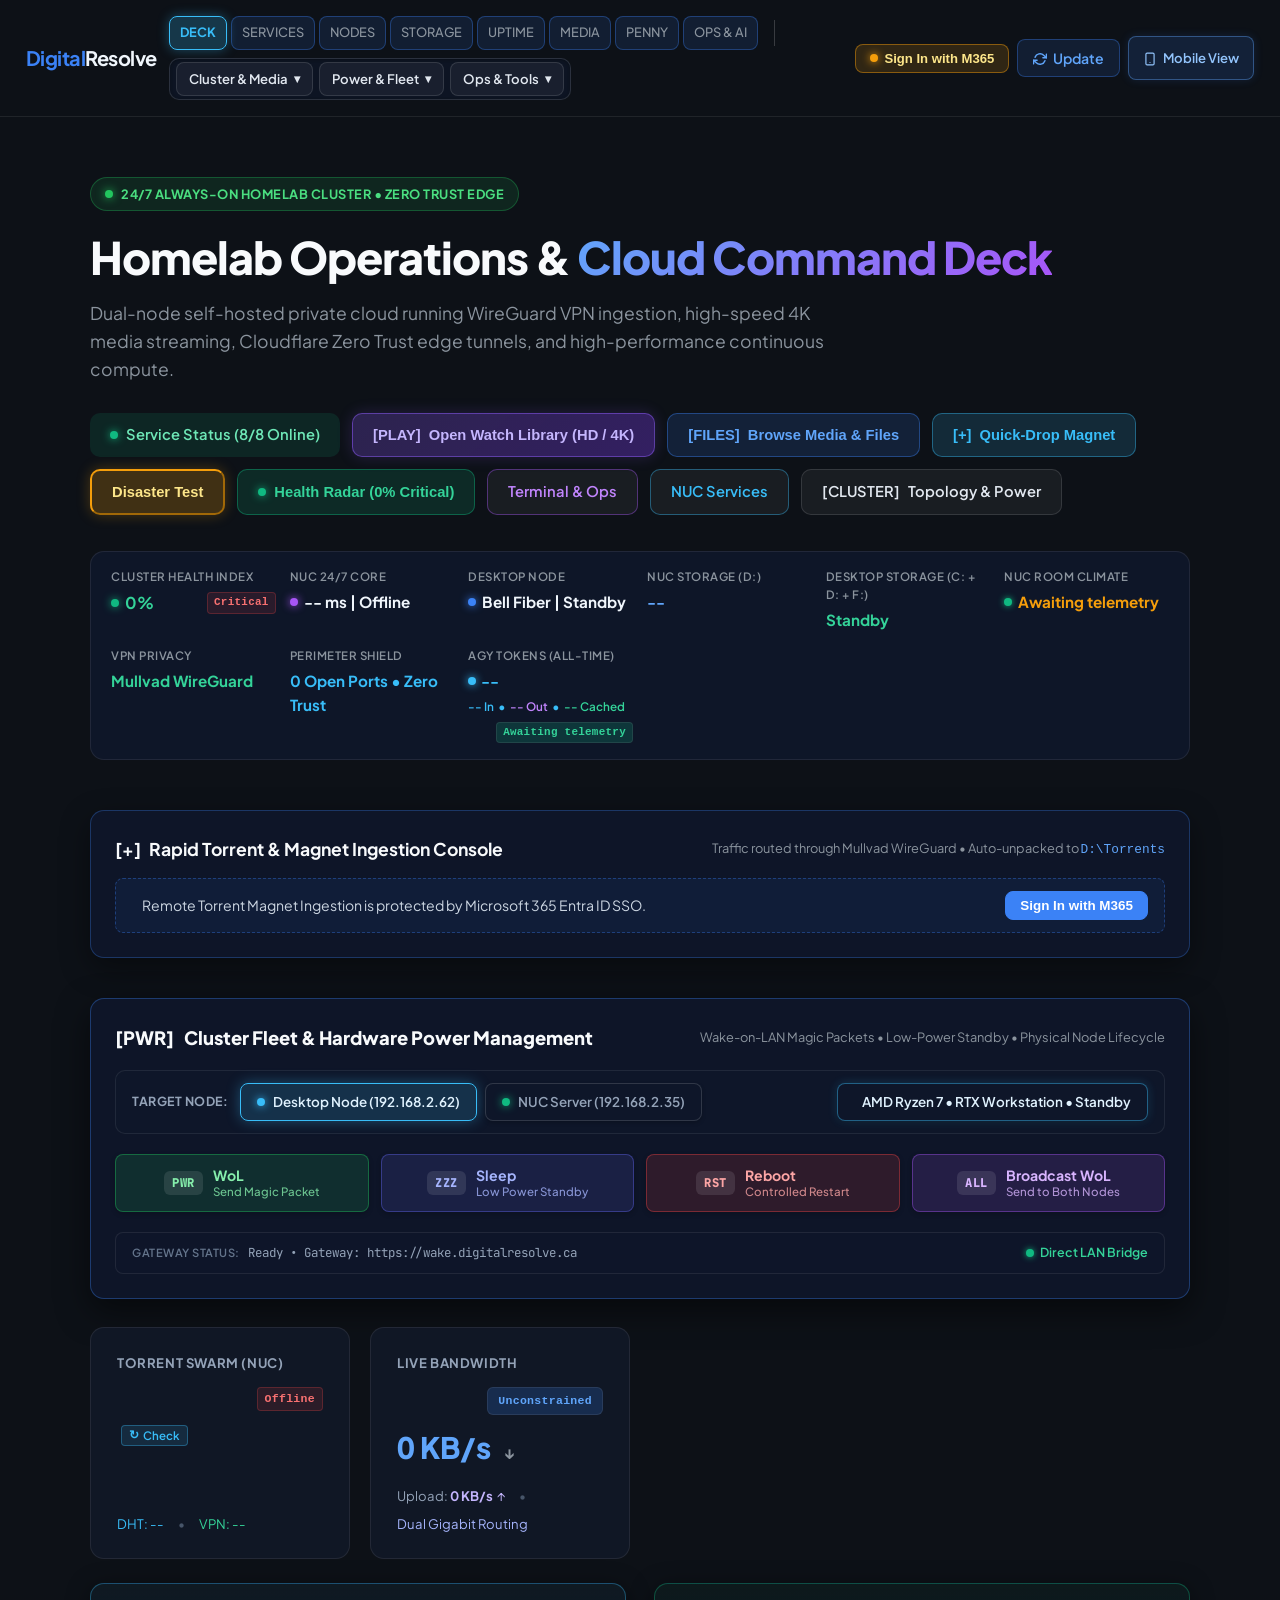
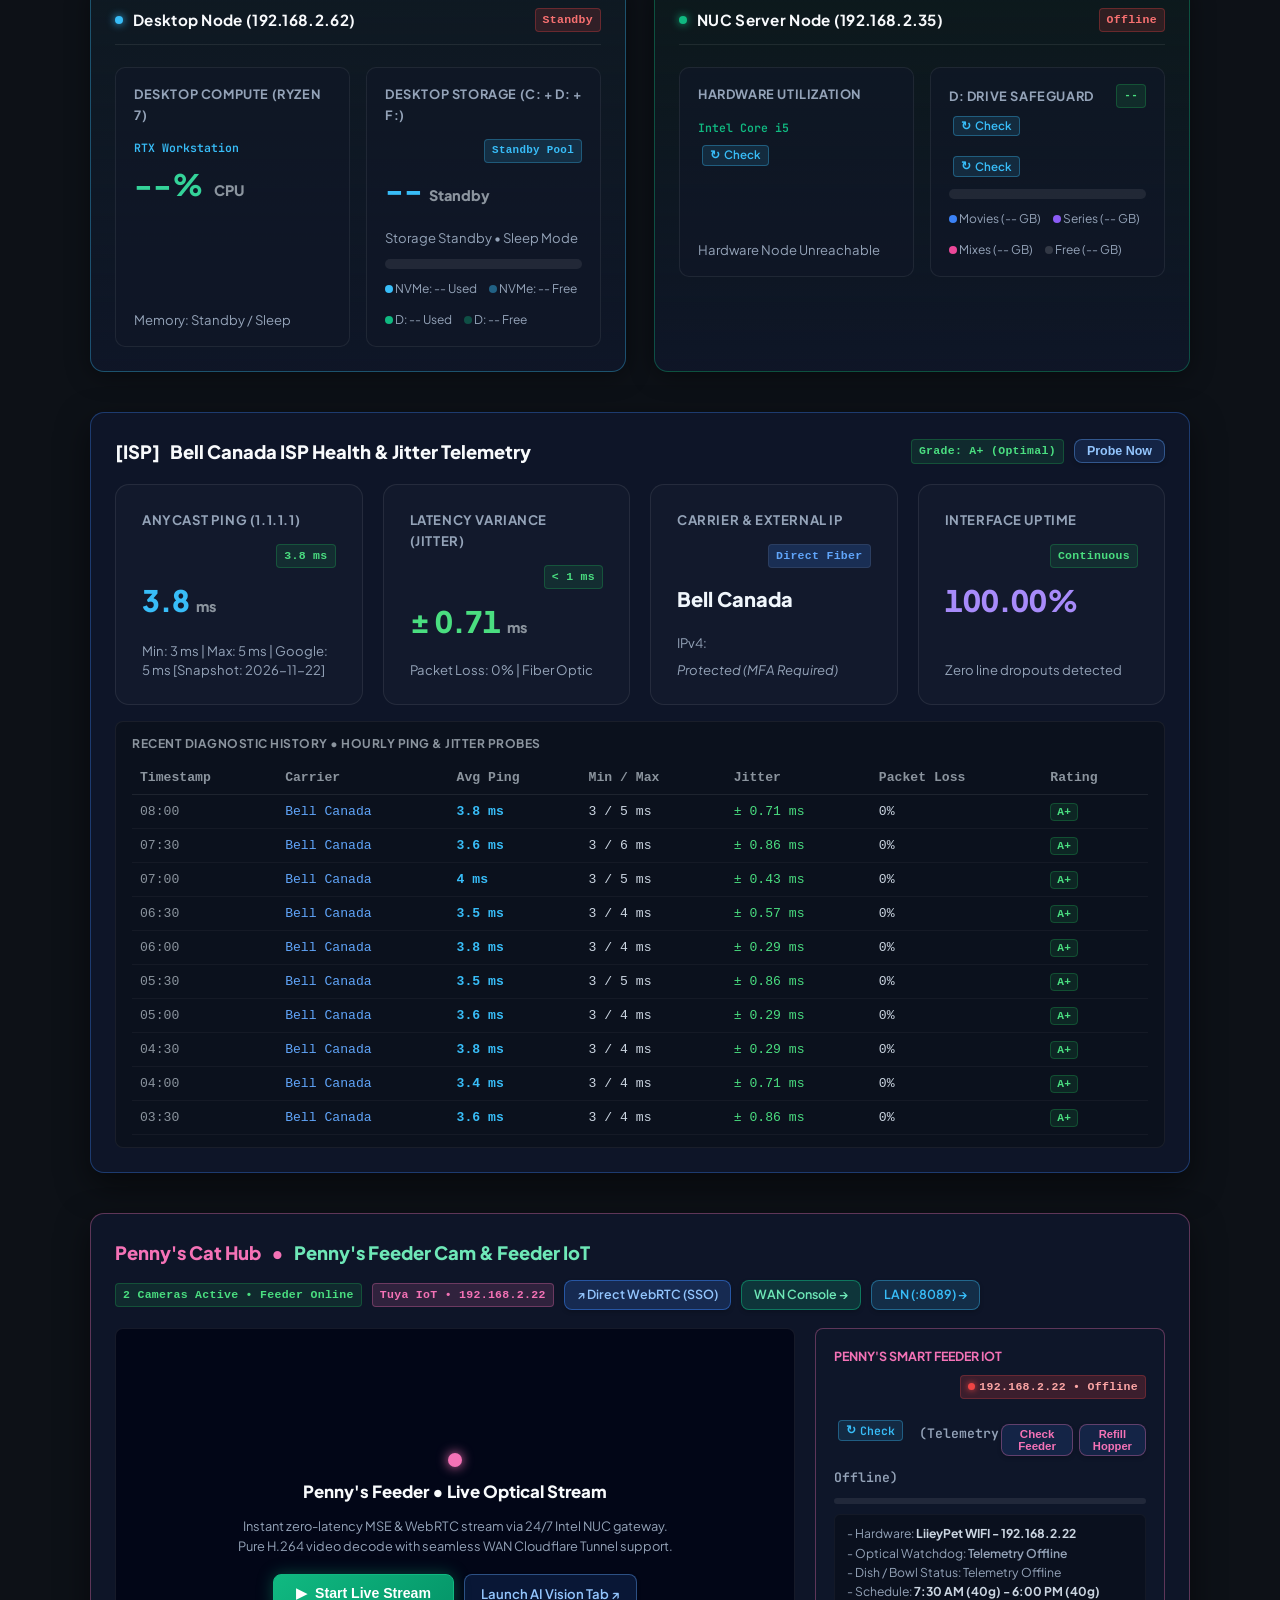
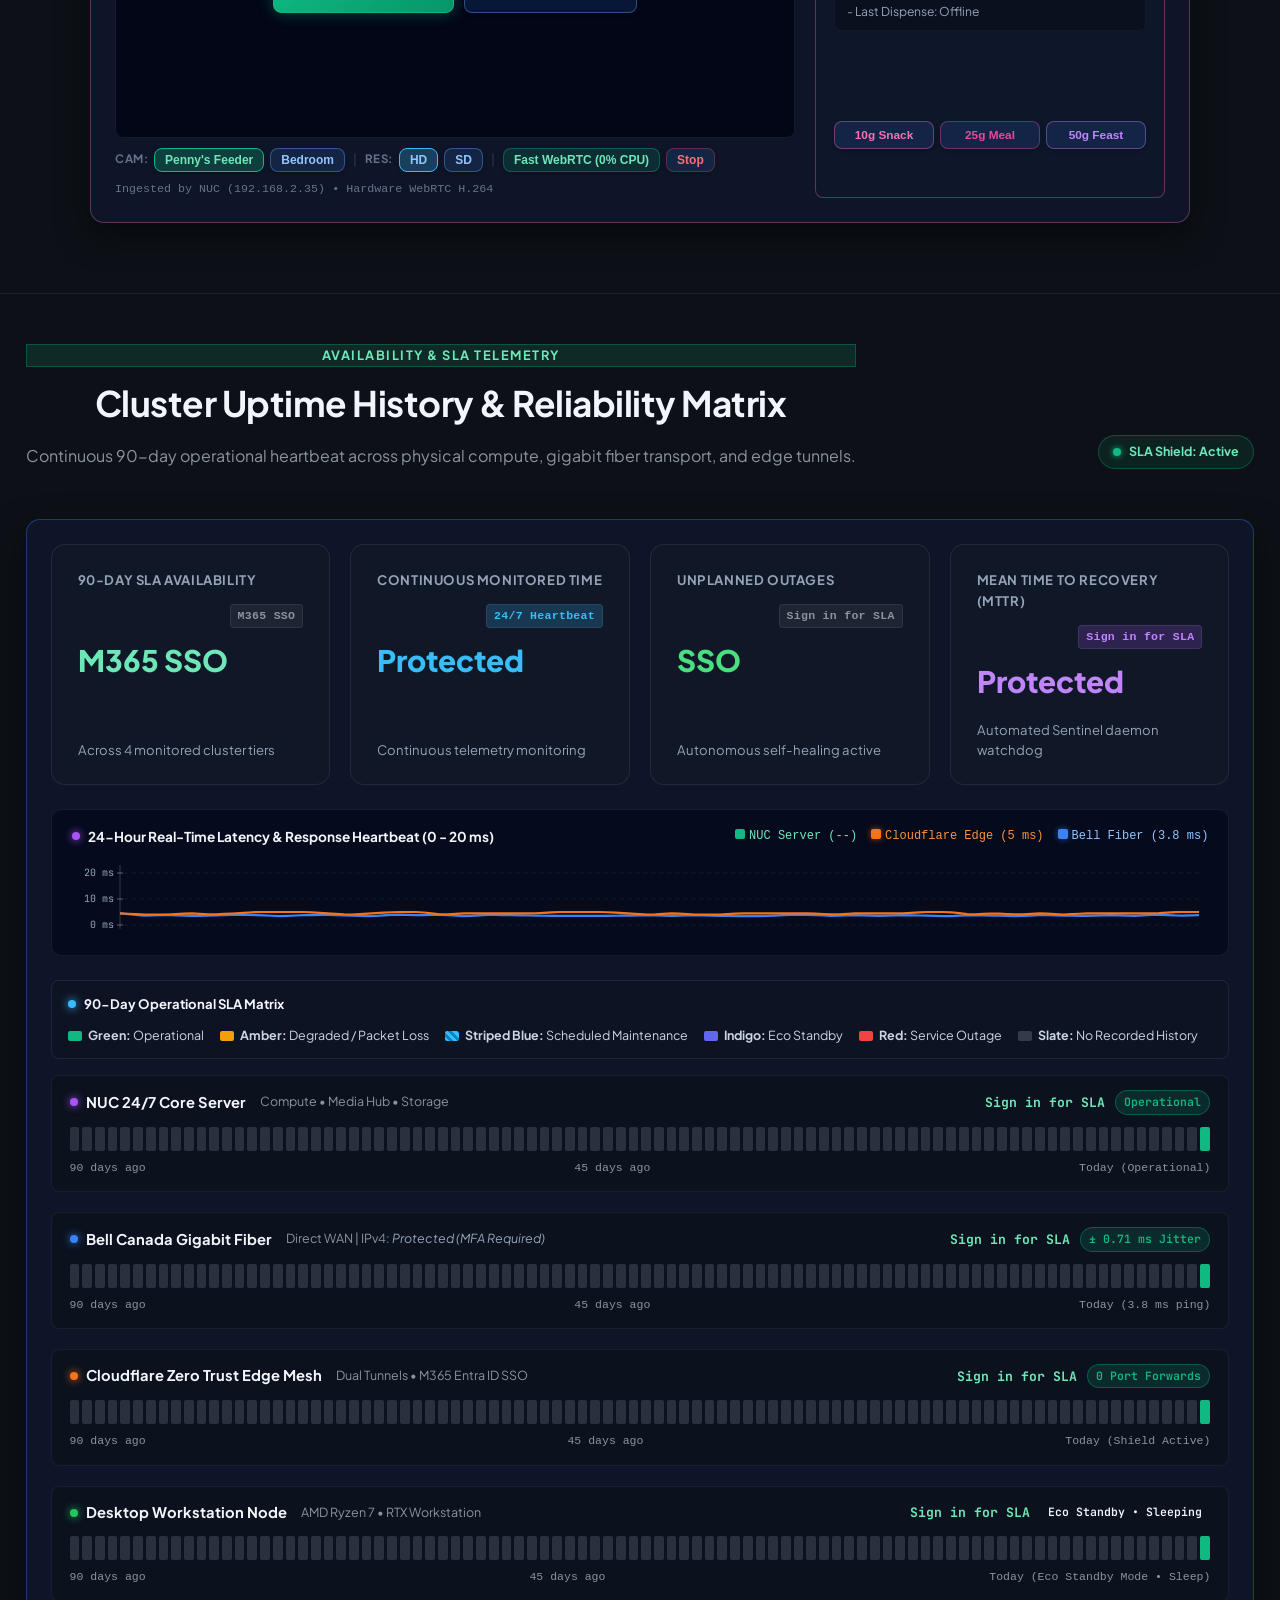
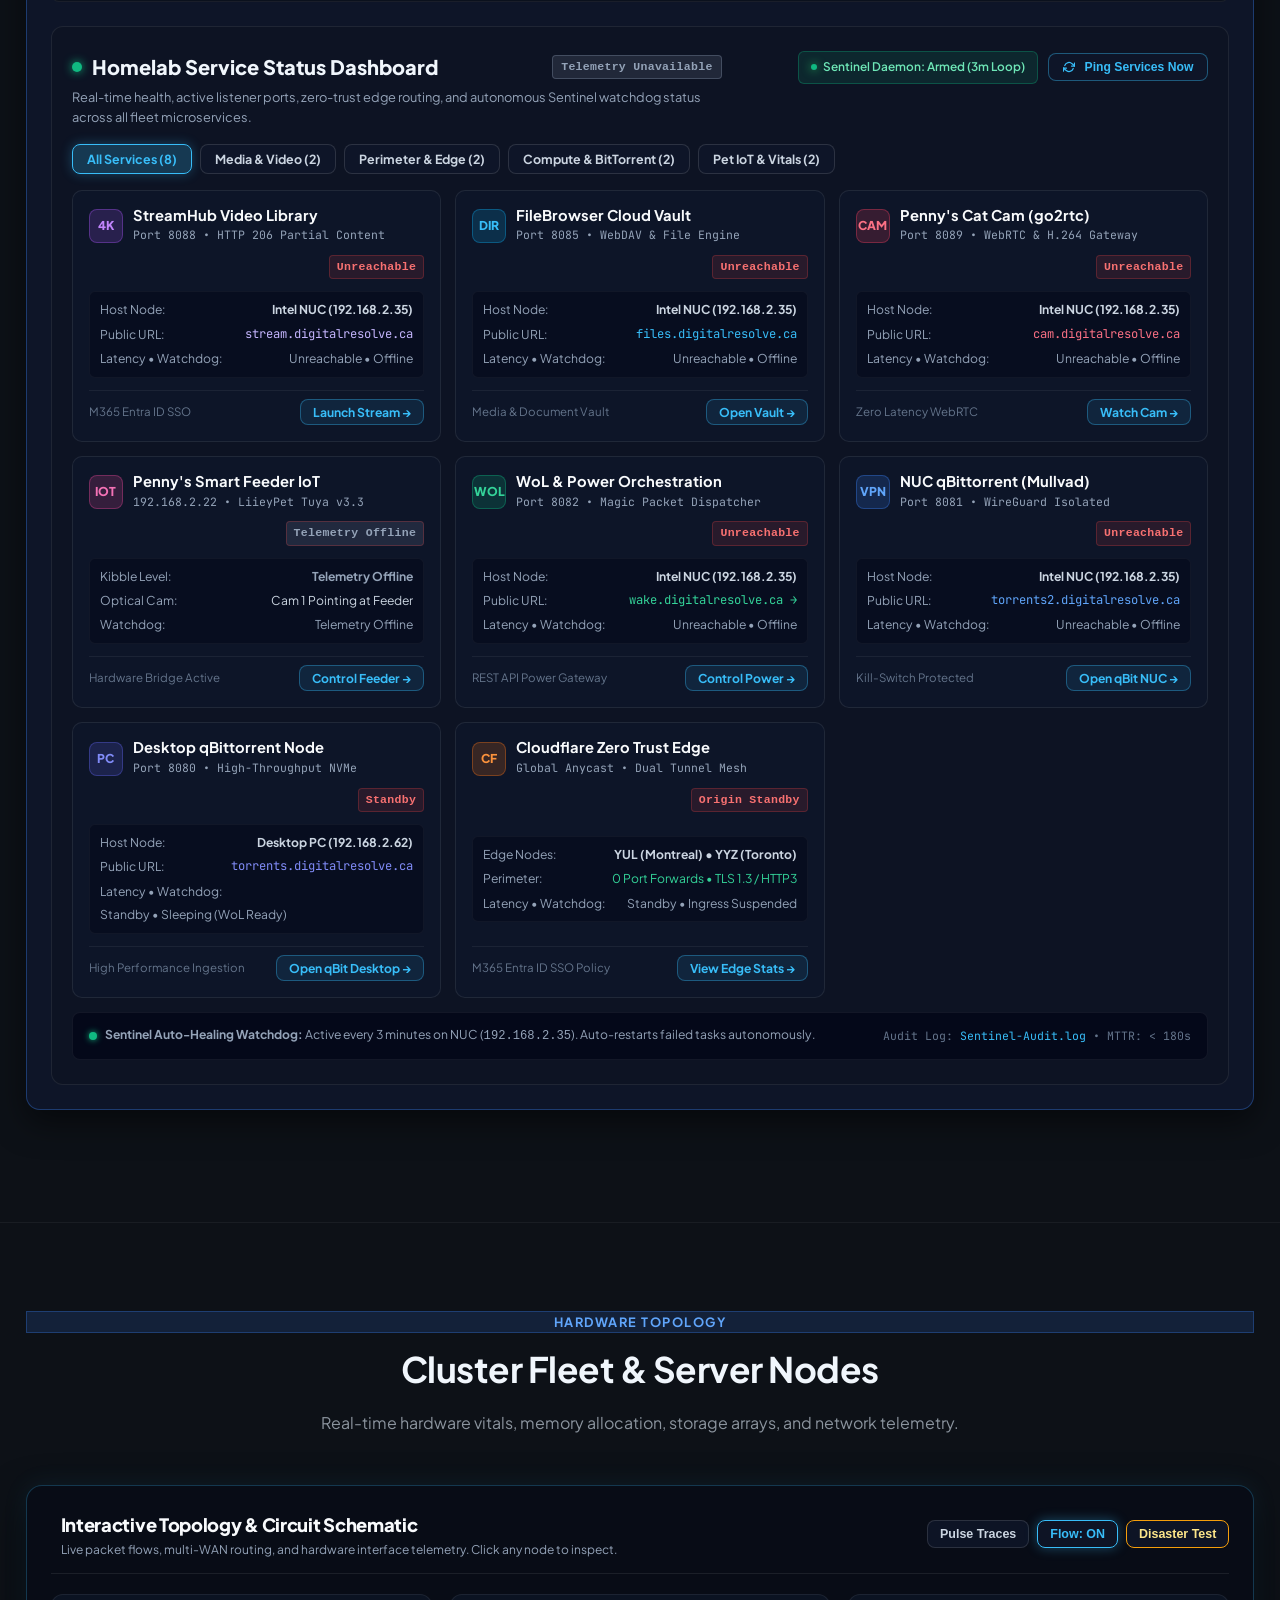
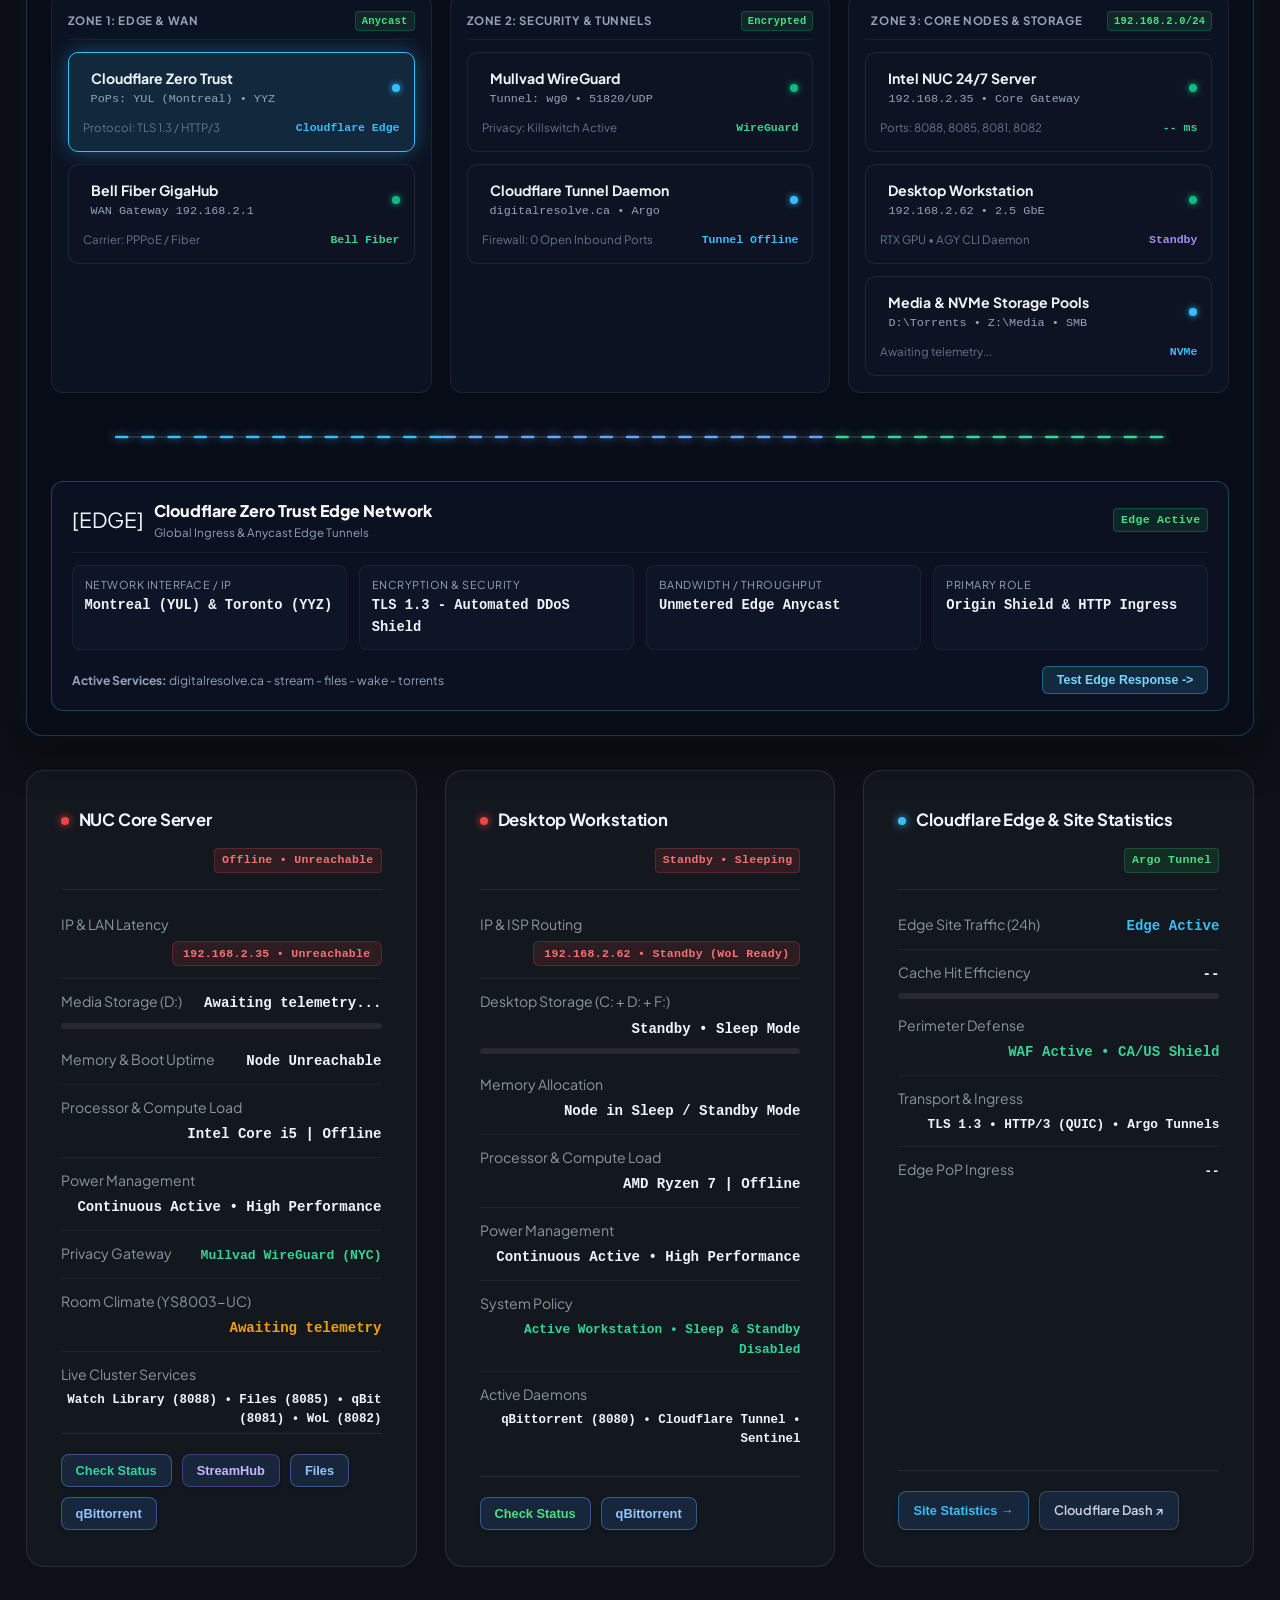
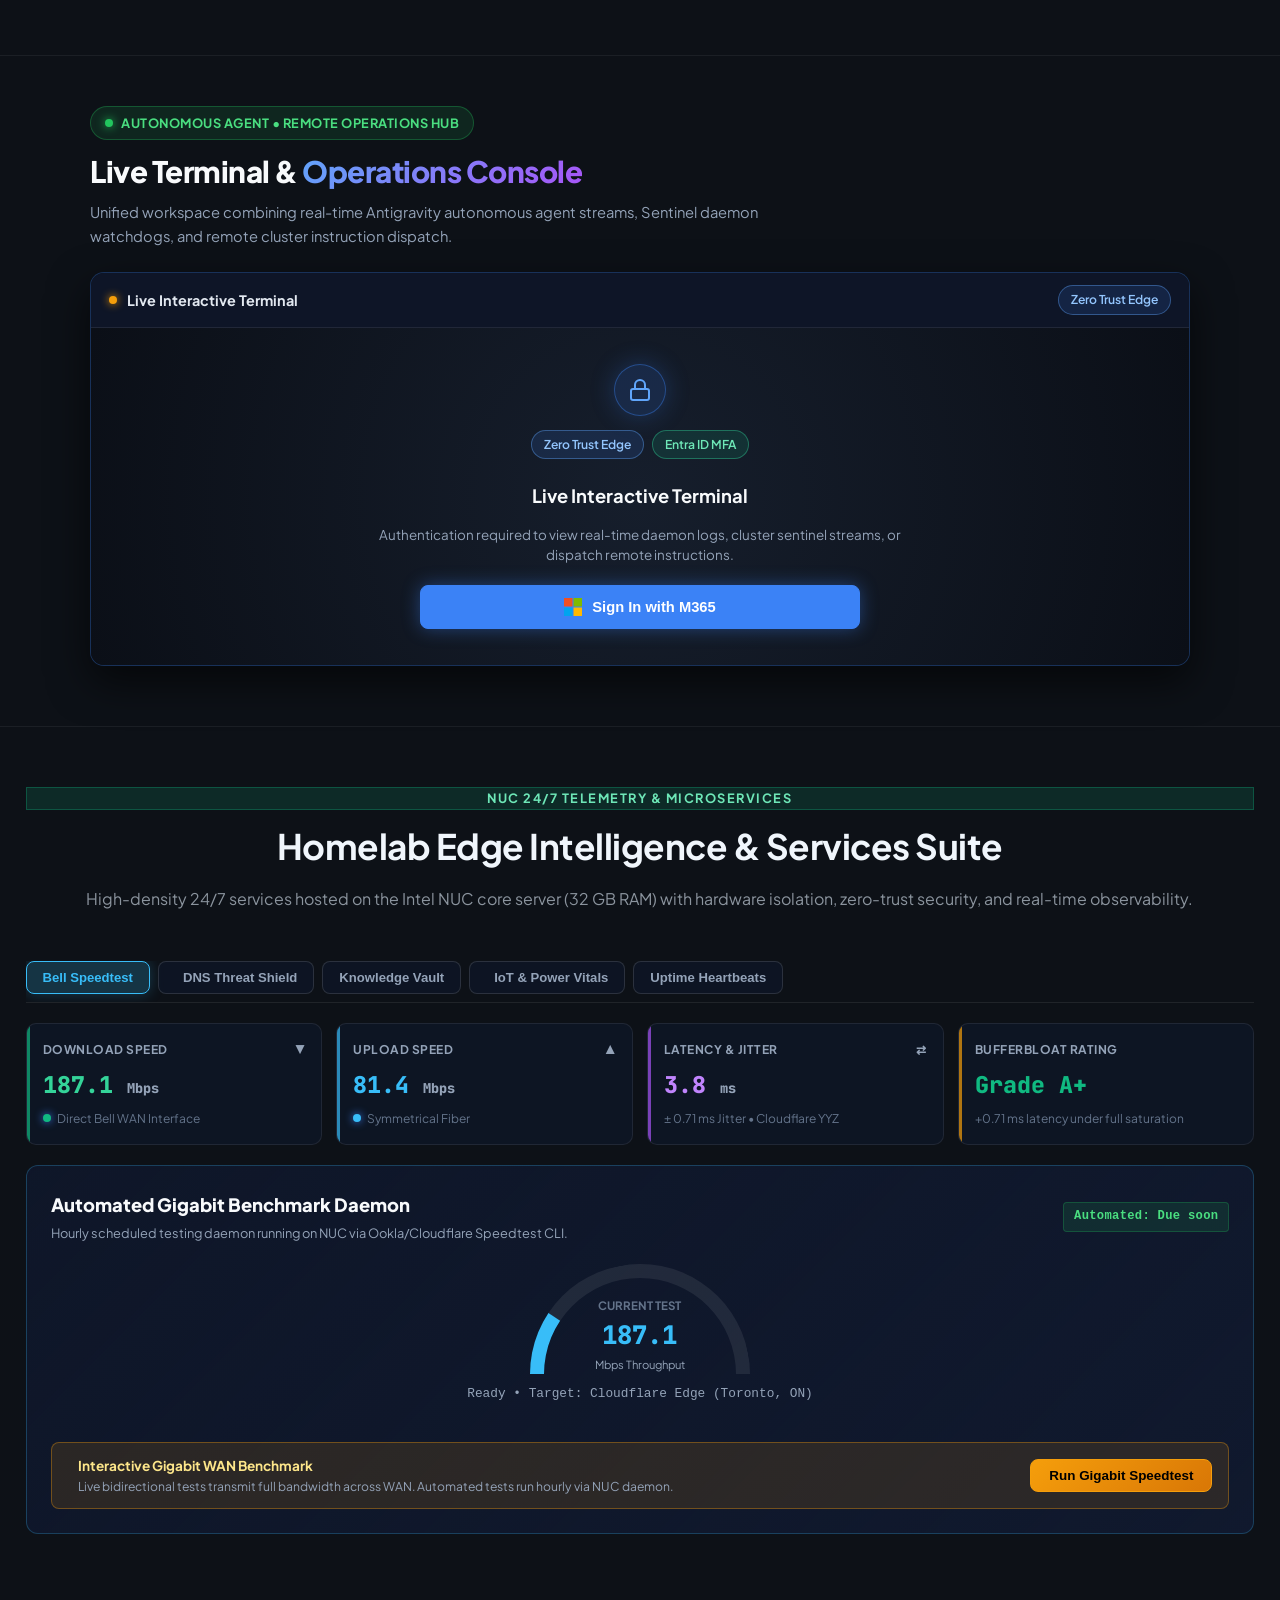
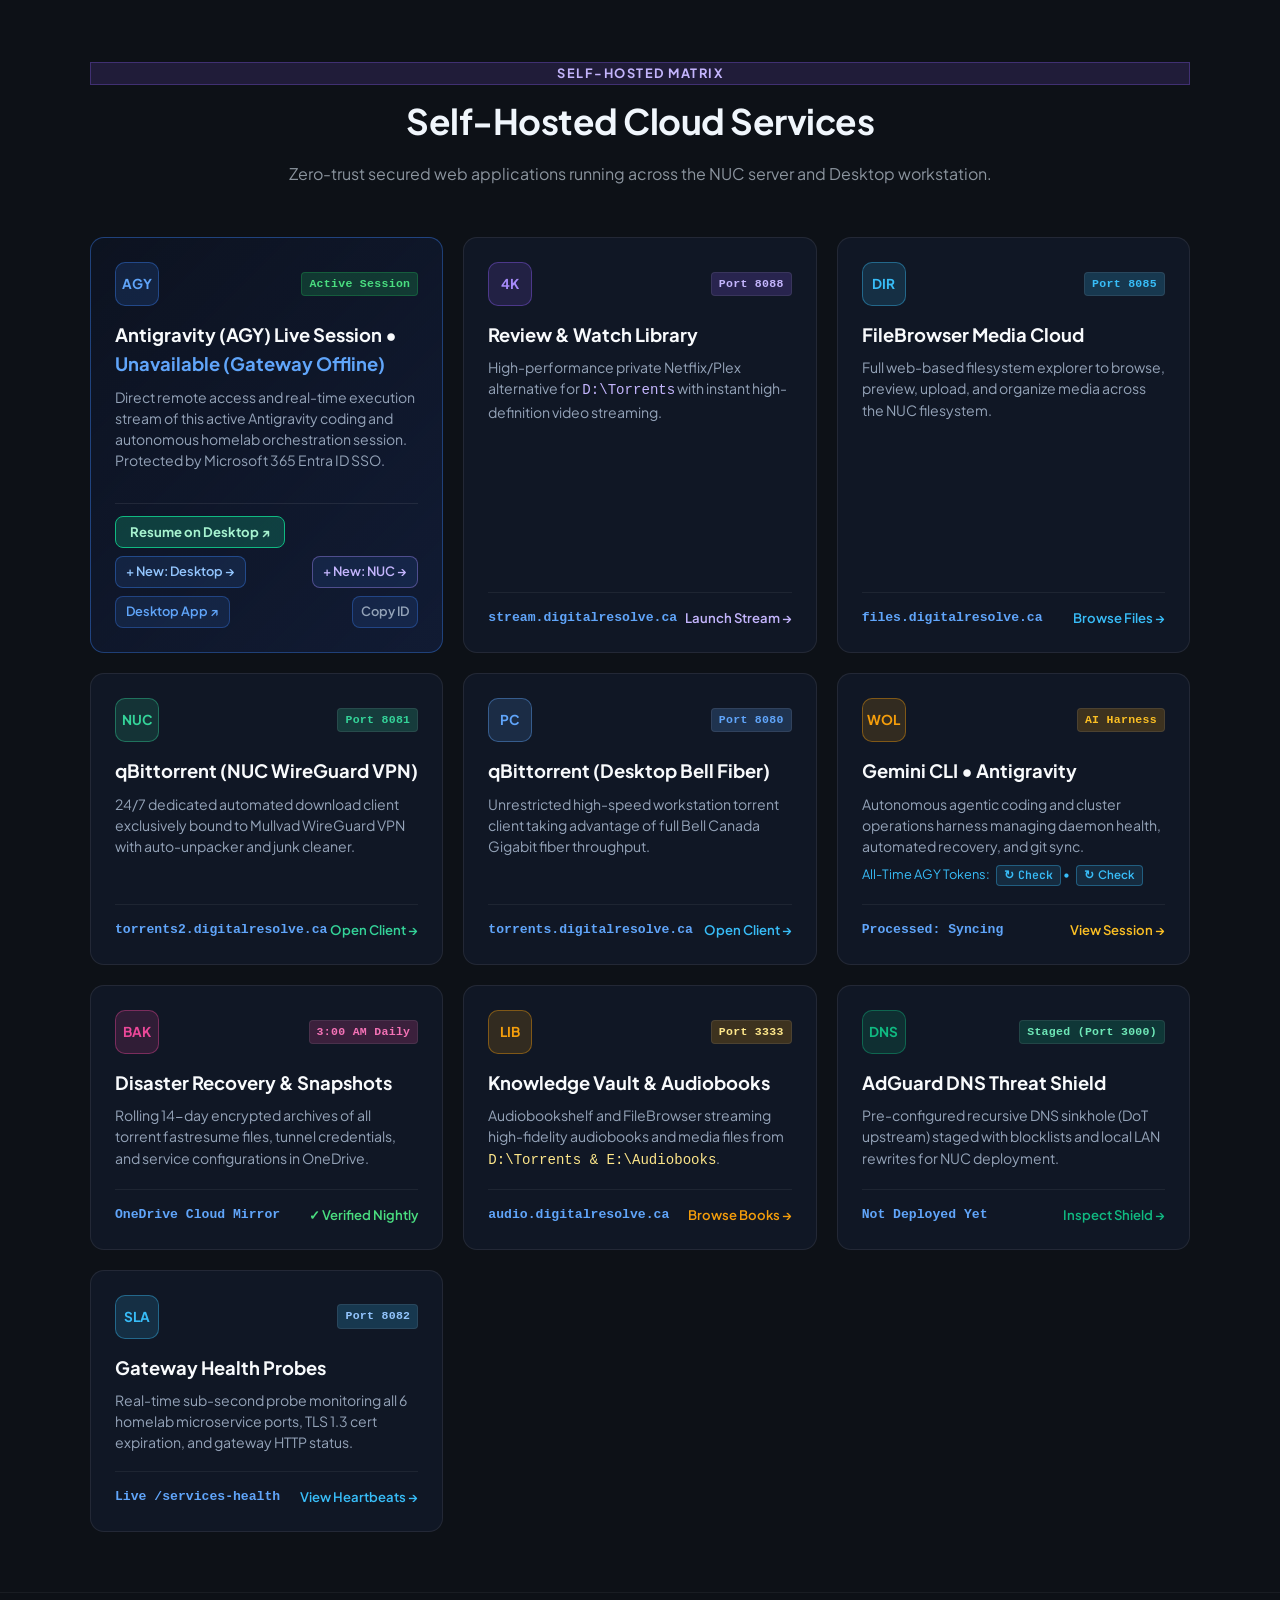
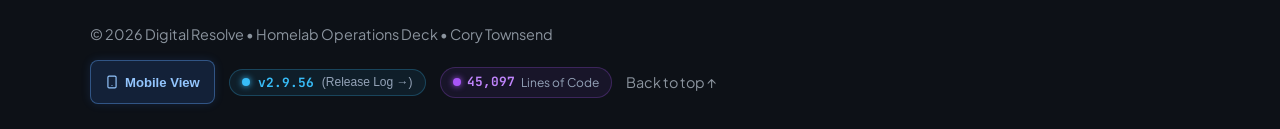
==== index.html @ cc06e2b1 "v2.9.56: Harden AdGuard deploy scripts & repo hygiene" ====
<!DOCTYPE html>
<html lang="en">
<head>
  <meta charset="UTF-8">
  <meta name="viewport" content="width=device-width, initial-scale=1.0">
  <meta http-equiv="Cache-Control" content="no-cache, no-store, must-revalidate, max-age=0">
  <meta http-equiv="Pragma" content="no-cache">
  <meta http-equiv="Expires" content="0">
  <title>Digital Resolve - Homelab Operations Deck</title>
  <link rel="icon" type="image/svg+xml" href="data:image/svg+xml,%3Csvg xmlns='http://www.w3.org/2000/svg' viewBox='0 0 32 32'%3E%3Crect width='32' height='32' rx='8' fill='%230b0f17'/%3E%3Cpath d='M8 22V10h7a6 6 0 0 1 0 12H8zm4-3.5h3a2.5 2.5 0 0 0 0-5h-3v5z' fill='%2338bdf8'/%3E%3C/svg%3E">
  <meta name="description" content="Digital Resolve Homelab Operations Deck v2.9.56 - Digital Resolve - Homelab Operations Deck">
  <link rel="stylesheet" href="styles.css?v=2.9.56">
  <link rel="preconnect" href="https://fonts.googleapis.com">
  <link rel="preconnect" href="https://fonts.gstatic.com" crossorigin>
  <link rel="preconnect" href="https://wake.digitalresolve.ca">
  <link rel="preconnect" href="https://cam.digitalresolve.ca">
  <link href="https://fonts.googleapis.com/css2?family=JetBrains+Mono:wght@400;500;600;700&family=Plus+Jakarta+Sans:wght@400;500;600;700;800&display=swap" rel="stylesheet">
  <link rel="canonical" href="https://digitalresolve.ca/" />
  <script>
    (function() {
      try {
        var stored = localStorage.getItem('dr_layout_mode');
        var isMobile = false;
        if (stored === 'mobile') {
          isMobile = true;
        } else if (stored === 'desktop') {
          isMobile = false;
        } else {
          isMobile = (window.innerWidth <= 768);
        }
        var doc = document.documentElement;
        if (isMobile) {
          doc.setAttribute('data-layout-mode', 'mobile');
          doc.classList.add('mobile-layout');
        } else {
          doc.setAttribute('data-layout-mode', 'desktop');
          doc.classList.add('desktop-layout');
        }
      } catch(e) {}
    })();
  </script>
</head>
<body id="top">
  <a href="#main-content" class="skip-to-content">Skip to main content</a>
  <header class="header" id="site-header">
    <div class="container nav-container">
      <a href="index.html#deck" class="logo" title="DigitalResolve Homelab Deck">
        <span class="logo-text-group"><span class="logo-accent">Digital</span>Resolve</span>
        </a>
      <nav class="nav-links">
        <!-- Primary Category Pages Navigation -->
        <div class="nav-pages-group">
          <a href="index.html" class="btn-nav active" aria-current="page">DECK</a>
          <a href="services.html" class="btn-nav">SERVICES</a>
          <a href="fleet.html" class="btn-nav">NODES</a>
          <a href="storage.html" class="btn-nav">STORAGE</a>
          <a href="uptime.html" class="btn-nav">UPTIME</a>
          <a href="media.html" class="btn-nav">MEDIA</a>
          <a href="penny.html" class="btn-nav">PENNY</a>
          <a href="ops.html" class="btn-nav">OPS &amp; AI</a>
        </div>

        <div class="nav-divider" aria-hidden="true"></div>

        <!-- Contextual Quick-Action Tool Menus -->
        <div class="nav-tools-group">

        <!-- Consolidated Menu 1: Cluster & Media -->
        <div class="dropdown">
          <button type="button" class="btn-nav" id="cluster-menu-btn" aria-haspopup="true" aria-expanded="false" title="Cluster Nodes, Media Streaming, and NUC Microservices">
            <span>Cluster &amp; Media</span> <span class="dropdown-arrow">&#9662;</span>
          </button>
          <div class="dropdown-menu">
            <a href="uptime.html#service-status" class="btn-action-item" title="Open Live Homelab Service Status Dashboard">
              <span class="dropdown-dot" style="background-color: #10b981; box-shadow: 0 0 8px #10b981;"></span>
              <span>Live Service Status Dashboard</span>
              <span class="item-tag online">Live</span>
            </a>
            <a href="storage.html" class="btn-action-item" title="Open Tiered Storage &amp; Live Data Flow Schematic">
              <span class="dropdown-dot" style="background-color: #38bdf8; box-shadow: 0 0 8px #38bdf8;"></span>
              <span>Tiered Storage Live Flow</span>
              <span class="item-tag online">4 Tiers</span>
            </a>
            <a href="ops.html#nuc-services" class="btn-action-item" title="Open NUC 24/7 Telemetry &amp; Microservices Suite">
              <span class="dropdown-dot" style="background-color: #10b981; box-shadow: 0 0 8px #10b981;"></span>
              <span>NUC 24/7 Services Suite</span>
              <span class="item-tag online">Active</span>
            </a>
            <a href="javascript:void(0)" onclick="launchProtectedService('https://stream.digitalresolve.ca', 'Watch Library &amp; StreamHub (stream.digitalresolve.ca)')" class="btn-action-item" title="Open Watch Library (stream.digitalresolve.ca)">
              <span class="dropdown-dot" style="background-color: #38bdf8; box-shadow: 0 0 8px #38bdf8;"></span>
              <span>Watch Library (Stream 4K/HD)</span>
              <span class="item-tag online">Live</span>
            </a>
            <a href="javascript:void(0)" onclick="launchProtectedService('https://jellyfin.digitalresolve.ca', 'Jellyfin Media Server (jellyfin.digitalresolve.ca)')" class="btn-action-item" title="Open Jellyfin Media Server">
              <span class="dropdown-dot" style="background-color: #a855f7; box-shadow: 0 0 8px #a855f7;"></span>
              <span>Jellyfin Media Server</span>
              <span class="item-tag online">Port 8096</span>
            </a>
            <a href="javascript:void(0)" onclick="launchProtectedService('https://files.digitalresolve.ca/files/', 'Media &amp; File Vault (files.digitalresolve.ca)')" class="btn-action-item" title="Open File Vault (files.digitalresolve.ca)">
              <span class="dropdown-dot dot-2"></span>
              <span>Browse Media &amp; Files (NUC)</span>
              <span class="item-tag">Vault</span>
            </a>
            <a href="javascript:void(0)" onclick="launchProtectedService('https://audiobooks.digitalresolve.ca', 'Audiobook Server (Audiobookshelf)')" class="btn-action-item" title="Open Audiobook Server (audiobooks.digitalresolve.ca)">
              <span class="dropdown-dot" style="background-color: #fbbf24; box-shadow: 0 0 8px #fbbf24;"></span>
              <span>Audiobook Server (Audiobookshelf)</span>
              <span class="item-tag online">Port 3333</span>
            </a>
            <a href="javascript:void(0)" onclick="openTailscaleModal()" class="btn-action-item" title="Connect Tailscale Mesh VPN to access LAN services directly anywhere">
              <span class="dropdown-dot" style="background-color: #06b6d4; box-shadow: 0 0 8px #06b6d4;"></span>
              <span>⚡ Connect LAN Mesh (Tailscale)</span>
              <span class="item-tag" style="background: rgba(6, 182, 212, 0.15); color: #06b6d4; border: 1px solid rgba(6, 182, 212, 0.3);">Mesh VPN</span>
            </a>
            <div class="dropdown-divider"></div>
            <a href="penny.html#camera-feed-card" class="btn-action-item" title="Penny's Cat Hub - Live Optical Stream &amp; Smart Feeder IoT">
              <span class="dropdown-dot" style="background-color: #f472b6; box-shadow: 0 0 8px #f472b6;"></span>
              <span>Penny's Cat Hub (Stream &amp; Feeder)</span>
              <span class="item-tag feeder-nav-status-badge">Checking &bull; 192.168.2.22</span>
            </a>
            <div class="dropdown-divider"></div>
            <a href="javascript:void(0)" onclick="launchProtectedService('https://torrents.digitalresolve.ca', 'qBittorrent Workstation (torrents.digitalresolve.ca)')" class="btn-action-item" title="Open Workstation qBittorrent">
              <span class="dropdown-dot dot-1"></span>
              <span>Torrents (Desktop qBit)</span>
              <span class="item-tag" id="desktop-disk-tag">--</span>
            </a>
            <a href="javascript:void(0)" onclick="launchProtectedService('https://torrents2.digitalresolve.ca', 'qBittorrent NUC (torrents2.digitalresolve.ca)')" class="btn-action-item" title="Open NUC qBittorrent">
              <span class="dropdown-dot dot-2"></span>
              <span>Torrents (NUC qBit)</span>
              <span class="item-tag" id="nuc-disk-tag">--</span>
            </a>
            <a href="javascript:void(0)" onclick="openMagnetModal()" class="btn-action-item" title="Open Rapid Torrent &amp; Magnet Ingestion Console">
              <span class="dropdown-dot" style="background-color: #38bdf8; box-shadow: 0 0 8px #38bdf8;"></span>
              <span>+ Quick-Drop Magnet Link</span>
              <span class="item-tag">Inject</span>
            </a>
            <div class="dropdown-divider"></div>
            <a href="javascript:void(0)" onclick="launchProtectedService('https://sonarr.digitalresolve.ca', 'Sonarr (TV Automation)')" class="btn-action-item" title="Open Sonarr TV Automation">
              <span class="dropdown-dot" style="background-color: #38bdf8; box-shadow: 0 0 8px #38bdf8;"></span>
              <span>Sonarr (TV Automation)</span>
              <span class="item-tag online">Port 8990</span>
            </a>
            <a href="javascript:void(0)" onclick="launchProtectedService('https://radarr.digitalresolve.ca', 'Radarr (Movie Automation)')" class="btn-action-item" title="Open Radarr Movie Automation">
              <span class="dropdown-dot" style="background-color: #fb923c; box-shadow: 0 0 8px #fb923c;"></span>
              <span>Radarr (Movie Automation)</span>
              <span class="item-tag online">Port 7878</span>
            </a>
            <a href="javascript:void(0)" onclick="launchProtectedService('https://prowlarr.digitalresolve.ca', 'Prowlarr (Indexer Swarm)')" class="btn-action-item" title="Open Prowlarr Indexer Swarm">
              <span class="dropdown-dot" style="background-color: #f87171; box-shadow: 0 0 8px #f87171;"></span>
              <span>Prowlarr (Indexers)</span>
              <span class="item-tag online">Port 9696</span>
            </a>
            <a href="javascript:void(0)" onclick="launchProtectedService('https://readarr.digitalresolve.ca', 'Readarr (Book Automation)')" class="btn-action-item" title="Open Readarr Book Automation">
              <span class="dropdown-dot" style="background-color: #34d399; box-shadow: 0 0 8px #34d399;"></span>
              <span>Readarr (Book Automation)</span>
              <span class="item-tag online">Port 8787</span>
            </a>
            <div class="dropdown-divider"></div>
            <div class="disk-widget" id="nuc-disk-widget">
              <div class="disk-widget-header">
                <span class="disk-label">NUC Storage (D:)</span>
                <span class="disk-val" id="nuc-disk-val">--</span>
              </div>
              <div class="disk-bar-bg">
                <div class="disk-bar-fill" id="nuc-disk-bar" style="width: 0%;"></div>
              </div>
              <div class="disk-subtext" id="nuc-disk-sub">Awaiting telemetry...</div>
            </div>
            <div class="disk-widget" id="desktop-disk-widget" style="margin-top: 10px;">
              <div class="disk-widget-header">
                <span class="disk-label">Desktop Storage (C: + D: + F:)</span>
                <span class="disk-val" id="desktop-disk-val">--</span>
              </div>
              <div class="disk-bar-bg">
                <div class="disk-bar-fill" id="desktop-disk-bar" style="width: 0%; background: linear-gradient(90deg, #38bdf8, #10b981);"></div>
              </div>
              <div class="disk-subtext" id="desktop-disk-sub">Awaiting telemetry...</div>
            </div>
          </div>
        </div>

        <!-- Consolidated Menu 2: Power & Fleet -->
        <div class="dropdown">
          <button type="button" class="btn-nav" id="wol-btn" aria-haspopup="true" aria-expanded="false" title="Wake-on-LAN, Remote Power, and Hardware Topology">
            <span>Power &amp; Fleet</span> <span class="dropdown-arrow">&#9662;</span>
          </button>
          <div class="dropdown-menu">
            <button type="button" class="btn-action-item" onclick="sendWol('desktop')" title="Send Wake-on-LAN Magic Packet to Desktop">
              <span class="dropdown-dot dot-1" id="badge-desktop"></span>
              <span>Wake Desktop</span>
              <span class="item-tag online" id="status-tag-desktop">Active</span>
            </button>
            <button type="button" class="btn-action-item btn-sleep" onclick="sendSleep('desktop')" title="Put Desktop PC into Sleep Standby">
              <span class="dropdown-dot dot-sleep"></span>
              <span>Sleep Desktop</span>
              <span class="item-tag">Standby</span>
            </button>
            <button type="button" class="btn-action-item" onclick="sendWol('nuc')" title="Send Wake-on-LAN Magic Packet to NUC Server">
              <span class="dropdown-dot dot-2" id="badge-nuc"></span>
              <span>Wake NUC</span>
              <span class="item-tag online" id="status-tag-nuc">24/7 Core</span>
            </button>
            <button type="button" class="btn-action-item" onclick="sendWol('both')" title="Broadcast Wake-on-LAN Magic Packets to Both Desktop and NUC">
              <span class="dropdown-dot dot-1"></span>
              <span>Wake Both</span>
            </button>
            <div class="dropdown-divider"></div>
            <a href="fleet.html#fleet" class="btn-action-item" title="Jump to Cluster Hardware Topology &amp; Circuit Schematic">
              <span class="dropdown-dot" style="background-color: #38bdf8; box-shadow: 0 0 8px #38bdf8;"></span>
              <span>Hardware Topology &amp; Schematic</span>
              <span class="item-tag">Schematic</span>
            </a>
            <a href="uptime.html#uptime" class="btn-action-item" title="Jump to Cluster Availability &amp; 90-Day SLA History">
              <span class="dropdown-dot" style="background-color: #10b981; box-shadow: 0 0 8px #10b981;"></span>
              <span>90-Day SLA &amp; Uptime History</span>
              <span class="item-tag online nav-sla-tag">--</span>
            </a>
            <button type="button" class="btn-action-item" onclick="openCloudflareStatsModal()" title="View Cloudflare Edge Traffic, Cache &amp; Security Statistics">
              <span class="dropdown-dot" style="background-color: #38bdf8; box-shadow: 0 0 8px #38bdf8;"></span>
              <span>Cloudflare Site Statistics</span>
              <span class="item-tag" style="background: rgba(56, 189, 248, 0.15); color: #38bdf8;">Edge Analytics</span>
            </button>
            <div class="dropdown-divider"></div>
            <button type="button" class="btn-action-item" onclick="checkStatus('nuc')" title="Query Live Status and Latency for NUC Server">
              <span class="dropdown-dot dot-2"></span>
              <span>Ping NUC Server</span>
              <span class="item-tag online" id="latency-nuc">-- ms</span>
            </button>
            <button type="button" class="btn-action-item" onclick="checkStatus('desktop')" title="Query Live Status and Latency for Desktop">
              <span class="dropdown-dot dot-1"></span>
              <span>Ping Desktop Node</span>
              <span class="item-tag online" id="latency-desktop">-- ms</span>
            </button>
          </div>
        </div>

        <!-- Consolidated Menu 3: Ops, AI & Resilience -->
        <div class="dropdown">
          <button type="button" class="btn-nav" id="ops-menu-btn" aria-haspopup="true" aria-expanded="false" title="Antigravity Autonomous Agent, Disaster Resilience Test, and AI Telemetry">
            <span>Ops &amp; Tools</span> <span class="dropdown-arrow">&#9662;</span>
          </button>
          <div class="dropdown-menu">
            <button type="button" class="btn-action-item agy-session-link-btn" onclick="openEmbeddedConsole()" title="Open Live Interactive Terminal for Active AGY Session">
              <span class="dropdown-dot" style="background-color: #38bdf8; box-shadow: 0 0 8px #38bdf8;"></span>
              <span>Open AGY Terminal (Auto-Detect)</span>
              <span class="item-tag online">Live</span>
            </button>
            <a href="ops.html#ops-ai" class="btn-action-item" title="Jump to In-Page Compute &amp; Live Terminal Operations Console">
              <span class="dropdown-dot dot-1"></span>
              <span>In-Page Live Terminal</span>
              <span class="item-tag">Ops Hub</span>
            </a>
            <button type="button" class="btn-action-item" onclick="openEmbeddedConsole(true)" title="Open Fullscreen Antigravity Command &amp; Telemetry Console">
              <span class="dropdown-dot dot-1"></span>
              <span>Fullscreen AGY Console</span>
              <span class="item-tag online">Active</span>
            </button>
            <div class="dropdown-divider"></div>
            <button type="button" class="btn-action-item" onclick="openDisasterModal()" title="Launch Disaster Recovery Test Workbench">
              <span class="dropdown-dot" style="background-color: #f59e0b; box-shadow: 0 0 8px #f59e0b;"></span>
              <span>Disaster Test &amp; Chaos Lab</span>
              <span class="item-tag">Chaos Lab</span>
            </button>
            <button type="button" class="btn-action-item" onclick="openChangelogModal()" title="View System Release History">
              <span class="dropdown-dot dot-2"></span>
              <span>Release Changelog (<span id="menu-changelog-ver">v2.9.56</span>)</span>
            </button>
            <button type="button" class="btn-action-item" id="menu-sso-auth-btn" onclick="lockSSO(true, event)" title="Sign out and refresh deck behind Microsoft 365 SSO">
              <span class="dropdown-dot" style="background-color: #ef4444; box-shadow: 0 0 6px #ef4444;"></span>
              <span>Sign Out (M365)</span>
              <span class="item-tag">Sign Out</span>
            </button>
            <div class="dropdown-divider"></div>
            <!-- Embedded AI Token Widget -->
            <div style="padding: 8px 14px 6px; font-size: 0.78rem;">
              <div style="display: flex; justify-content: space-between; align-items: center; margin-bottom: 4px;">
                <span style="color: #94a3b8; font-weight: 600;">Antigravity Quota:</span>
                <span id="menu-token-val" class="mono" style="font-weight: 700; color: #38bdf8;">--% Weekly</span>
              </div>
              <!-- Weekly Limit Progress Bar -->
              <div style="font-size: 0.7rem; color: #cbd5e1; margin-bottom: 2px; display: flex; justify-content: space-between;">
                <span>Gemini Weekly Limit</span>
                <span style="color: #34d399; font-weight: 700;" id="menu-pct-flash">--% Remaining</span>
              </div>
              <div class="model-progress-bar" id="menu-progress-bar" title="Gemini Weekly Limit">
                <div class="model-segment flash" id="menu-bar-flash" style="width: 0%; background: #38bdf8;"></div>
                <div class="model-segment pro" id="menu-bar-pro" style="width: 0%; display: block; background: rgba(255,255,255,0.15);"></div>
              </div>
              <!-- 5-Hour Limit Progress Bar -->
              <div style="font-size: 0.7rem; color: #cbd5e1; margin-top: 6px; margin-bottom: 2px; display: flex; justify-content: space-between;">
                <span>5-Hour Rolling Limit</span>
                <span style="color: #f59e0b; font-weight: 700;" id="menu-pct-5h">--% (--)</span>
              </div>
              <div class="model-progress-bar" id="menu-progress-bar-5h" title="5-Hour Rolling Limit">
                <div class="model-segment" id="menu-bar-5h" style="width: 0%; background: #f59e0b;"></div>
              </div>
              <div style="margin-top: 6px; font-size: 0.68rem; color: #64748b; display: flex; justify-content: space-between; flex-wrap: wrap; gap: 4px 10px;">
                <span>Account: <span id="menu-account-user" style="color: #cbd5e1;">--</span></span>
                <span style="white-space: nowrap;">Claude/GPT: <span id="menu-claude-pct" style="color: #34d399; font-weight: 700;">--</span></span>
              </div>
            </div>
          </div>
        </div>
        </div>
      </nav>

      <!-- Top Right Actions: Dedicated SSO Login / Logout Controls & Layout Toggle -->
      <div class="nav-mobile-actions">
        <!-- Top Dedicated SSO Controls -->
        <div id="top-sso-container" class="top-sso-container">
          <!-- Logged Out: SSO Login Button -->
          <button type="button" class="btn-sso-login" id="top-sso-login-btn" onclick="unlockSSO('m365')" title="Sign in with Microsoft 365 Entra ID SSO">
            <span class="dropdown-dot" style="background-color: #f59e0b; box-shadow: 0 0 8px #f59e0b;"></span>
            <span>Sign In with M365</span>
          </button>

          <!-- Logged In: User Profile Badge & Dedicated Logout Button -->
          <div id="top-sso-authed-group" class="top-sso-authed-group" style="display: none;">
            <div class="top-sso-user-pill" title="Authenticated via Microsoft 365 Entra ID">
              <span class="dropdown-dot" style="background-color: #10b981; box-shadow: 0 0 6px #10b981;"></span>
              <span id="top-sso-user-name">Cory Townsend</span>
            </div>
            <button type="button" class="btn-sso-logout" id="top-sso-logout-btn" onclick="lockSSO(true, event)" title="Sign out of Microsoft 365 Admin Session">
              <span>Sign Out (M365)</span>
            </button>
          </div>
        </div>

                <button type="button" class="btn-nav poll-data-btn" id="btn-poll-real-data" onclick="pollRealData(this)" title="Poll real live telemetry from NUC &amp; Desktop cluster" aria-label="Poll Real Telemetry">
          <span id="poll-data-icon"><svg width="14" height="14" viewBox="0 0 24 24" fill="none" stroke="currentColor" stroke-width="2.5" stroke-linecap="round" stroke-linejoin="round" style="vertical-align: -2px;"><polyline points="23 4 23 10 17 10"></polyline><polyline points="1 20 1 14 7 14"></polyline><path d="M3.51 9a9 9 0 0 1 14.85-3.36L23 10M1 14l4.64 4.36A9 9 0 0 0 20.49 15"></path></svg></span>
          <span class="poll-data-text" id="poll-data-text">Update</span>
        </button>
        <button type="button" class="btn-nav layout-toggle-btn" id="layout-toggle-nav" onclick="toggleLayoutMode()" title="Switch layout mode (Mobile / Desktop)" aria-label="Toggle Layout Mode">
          <span class="layout-toggle-icon" id="layout-toggle-nav-icon"><svg width="14" height="14" viewBox="0 0 24 24" fill="none" stroke="currentColor" stroke-width="2" stroke-linecap="round" stroke-linejoin="round" style="vertical-align: -2px;"><rect x="5" y="2" width="14" height="20" rx="2" ry="2"></rect><line x1="12" y1="18" x2="12.01" y2="18"></line></svg></span>
          <span class="layout-toggle-text" id="layout-toggle-nav-text">Mobile View</span>
        </button>
        <button type="button" class="btn-nav nav-menu-toggle" id="nav-menu-toggle" onclick="toggleMobileNav()" aria-label="Toggle navigation menu" aria-expanded="false">
          <span id="nav-toggle-icon">&#9776;</span>
        </button>
      </div>
    </div>
  </header>

  <main id="main-content">
    <section class="homelab-hero" id="deck">
      <div class="container">
        <div class="homelab-badge">
          <span class="pulse-dot"></span>
          <span>24/7 Always-On Homelab Cluster &bull; Zero Trust Edge</span>
        </div>
        <h1 class="hero-homelab-title">
          Homelab Operations &amp; <span class="gradient-text">Cloud Command Deck</span>
        </h1>
        <p class="hero-homelab-subtitle">
          Dual-node self-hosted private cloud running WireGuard VPN ingestion, high-speed 4K media streaming, Cloudflare Zero Trust edge tunnels, and high-performance continuous compute.
        </p>

        <!-- Command Launch Pills -->
        <div class="command-pills">
          <a href="#service-status" class="pill-btn pill-status" style="border-color: rgba(16, 185, 129, 0.45); color: #6ee7b7; background: rgba(16, 185, 129, 0.12); cursor: pointer;" title="Jump to Live Homelab Service Status Dashboard">
            <span class="dropdown-dot" style="background-color: #10b981; box-shadow: 0 0 8px #10b981;"></span>
            <span id="hero-service-status-pill">Service Status (8/8 Online)</span>
          </a>
          <button type="button" onclick="launchProtectedService('https://stream.digitalresolve.ca', 'Watch Library (HD / 4K)')" class="pill-btn pill-stream" style="cursor: pointer;">
            <span>[PLAY]</span> Open Watch Library (HD / 4K)
          </button>
          <button type="button" onclick="launchProtectedService('https://files.digitalresolve.ca/files/', 'File Vault &amp; Explorer')" class="pill-btn pill-files" style="cursor: pointer;">
            <span>[FILES]</span> Browse Media &amp; Files
          </button>
          <button type="button" onclick="openMagnetModal()" class="pill-btn pill-magnet" title="Open 1-Click Remote Magnet Ingestion Modal">
            <span>[+]</span> Quick-Drop Magnet
          </button>
          <button type="button" onclick="openDisasterModal()" class="pill-btn pill-disaster pill-chaos" id="hero-disaster-btn" style="border-color: #f59e0b; background: rgba(245, 158, 11, 0.25); color: #fde68a; font-weight: 700; cursor: pointer; box-shadow: 0 0 14px rgba(245, 158, 11, 0.3);" title="Open Homelab Disaster Recovery & Resilience Test Workbench">
            Disaster Test
          </button>
          <button type="button" onclick="openHealthModal()" class="pill-btn pill-health" id="hero-health-btn" title="Open Homelab Health Radar &amp; Scorecard Modal">
            <span class="dropdown-dot" style="background-color: #10b981; box-shadow: 0 0 8px #10b981;"></span>
            <span id="hero-health-radar-text">Health Radar (Checking...)</span>
          </button>
          <a href="#ops-ai" onclick="return scrollToSection('ops-ai', event);" class="pill-btn pill-outline" style="border-color: rgba(168, 85, 247, 0.4); color: #c084fc;">
            Terminal &amp; Ops
          </a>
          <a href="#nuc-services" onclick="return scrollToSection('nuc-services', event);" class="pill-btn pill-outline" style="border-color: rgba(56, 189, 248, 0.4); color: #38bdf8;">
            NUC Services
          </a>
          <a href="#fleet" onclick="return scrollToSection('fleet', event);" class="pill-btn pill-outline">
            <span>[CLUSTER]</span> Topology &amp; Power
          </a>
        </div>

        <!-- Live Status Ribbon -->
        <div class="status-ribbon">
          <div class="ribbon-item" id="ribbon-health-card">
            <span class="ribbon-label">Cluster Health Index</span>
            <span class="ribbon-value" id="ribbon-health-val" style="color: #34d399; display: inline-flex; align-items: center; gap: 6px;">
              <span class="pulse-dot" style="background-color: #10b981; box-shadow: 0 0 8px #10b981;"></span>
              <strong style="font-weight: 700; font-size: 1.02rem;" id="health-index-pct">--</strong>
              <span class="item-tag online" id="health-index-status" style="font-size: 0.68rem; padding: 1px 6px;">Checking...</span>
            </span>
          </div>
          <div class="ribbon-item">
            <span class="ribbon-label">NUC 24/7 Core</span>
            <span class="ribbon-value" id="ribbon-nuc"><span class="dropdown-dot dot-2"></span> -- ms | Online</span>
          </div>
          <div class="ribbon-item">
            <span class="ribbon-label">Desktop Node</span>
            <span class="ribbon-value" id="ribbon-desktop"><span class="dropdown-dot dot-1"></span> Bell Fiber | Online</span>
          </div>
          <div class="ribbon-item">
            <span class="ribbon-label">NUC Storage (D:)</span>
            <span class="ribbon-value" id="ribbon-storage" style="color: #60a5fa;">--</span>
          </div>
          <div class="ribbon-item">
            <span class="ribbon-label">Desktop Storage (C: + D: + F:)</span>
            <span class="ribbon-value" id="ribbon-desktop-storage" style="color: #34d399;">--</span>
          </div>
          <div class="ribbon-item">
            <span class="ribbon-label">NUC Room Climate</span>
            <span class="ribbon-value" id="ribbon-climate" style="color: #f59e0b;"><span class="dropdown-dot" style="background-color: #10b981; box-shadow: 0 0 6px #10b981;"></span> Awaiting telemetry</span>
          </div>
          <div class="ribbon-item">
            <span class="ribbon-label">VPN Privacy</span>
            <span class="ribbon-value" style="color: #34d399;">Mullvad WireGuard</span>
          </div>
          <div class="ribbon-item">
            <span class="ribbon-label">Perimeter Shield</span>
            <span class="ribbon-value" style="color: #38bdf8;">0 Open Ports &bull; Zero Trust</span>
          </div>
          <div class="ribbon-item" id="ribbon-token-card">
            <span class="ribbon-label">AGY Tokens (All-Time)</span>
            <span class="ribbon-value" id="ribbon-tokens" style="color: #38bdf8; display: inline-flex; align-items: center; gap: 5px; flex-wrap: wrap;">
              <span class="dropdown-dot" style="background-color: #38bdf8; box-shadow: 0 0 8px #38bdf8;"></span>
              <span id="ribbon-token-val">--</span>
              <span id="ribbon-token-breakdown" style="font-size: 0.73rem; display: inline-flex; align-items: center; gap: 4px;">
                <span style="color: #38bdf8; font-weight: 600;" id="ribbon-flash">-- In</span> &bull;
                <span style="color: #c084fc; font-weight: 600;" id="ribbon-pro">-- Out</span> &bull;
                <span style="color: #34d399; font-weight: 600;" id="ribbon-cache">-- Cached</span>
              </span>
              <span class="item-tag tag-savings" id="ribbon-token-savings" title="Awaiting AI telemetry">Awaiting telemetry</span>
            </span>
          </div>
        </div>

        <!-- Quick Drop Magnet Bar (Ops Console) -->
        <div id="ops" class="quick-drop-inline">
          <div class="quick-drop-header">
            <div class="quick-drop-title">
              <span>[+]</span> Rapid Torrent &amp; Magnet Ingestion Console
            </div>
            <div style="font-size: 0.8rem; color: #8b949e;">
              Traffic routed through Mullvad WireGuard &bull; Auto-unpacked to <code style="color: #60a5fa;">D:\Torrents</code>
            </div>
          </div>
          <!-- Unlocked Form (Shown when authenticated) -->
          <div class="quick-drop-form" id="quick-drop-unlocked-form">
            <input type="text" id="quick-magnet-input" class="quick-drop-input" aria-label="Magnet link or torrent URL" placeholder="Paste magnet:?xt=... or .torrent link here">
            <select id="quick-magnet-target" aria-label="Target node for magnet download" style="background: rgba(11, 15, 23, 0.9); border: 1px solid rgba(255, 255, 255, 0.15); border-radius: 8px; color: #f0f6fc; padding: 10px 14px; font-weight: 600; font-size: 0.88rem;">
              <option value="nuc">NUC Server (24/7 &bull; D:\Torrents)</option>
              <option value="desktop">Desktop Workstation</option>
            </select>
            <button type="button" class="quick-drop-btn" onclick="submitQuickMagnet()" title="Inject Torrent Magnet into NUC qBittorrent via Mullvad VPN">Start Remote Download</button>
          </div>
          <!-- Locked SSO Gate (Shown when logged out) -->
          <div id="quick-drop-sso-gate" style="display: none; align-items: center; justify-content: space-between; gap: 14px; flex-wrap: wrap; background: rgba(59, 130, 246, 0.08); border: 1px dashed rgba(59, 130, 246, 0.35); border-radius: 8px; padding: 12px 16px;">
            <div style="display: flex; align-items: center; gap: 10px;">
              <span style="font-size: 1.2rem;"></span>
              <span style="font-size: 0.88rem; color: #cbd5e1;">Remote Torrent Magnet Ingestion is protected by Microsoft 365 Entra ID SSO.</span>
            </div>
            <button type="button" class="btn btn-primary" onclick="unlockSSO('m365')" style="font-size: 0.84rem; padding: 6px 14px;">Sign In with M365</button>
          </div>
        </div>

      <!-- Hardware Fleet Lifecycle & Remote Power Operations -->
      <div class="control-matrix-card" id="fleet-quick-controls" style="margin-bottom: 28px;">
        <div class="control-matrix-header">
          <div class="control-matrix-title">
            <span>[PWR]</span> Cluster Fleet &amp; Hardware Power Management
          </div>
          <div style="font-size: 0.8rem; color: #8b949e;">
            Wake-on-LAN Magic Packets &bull; Low-Power Standby &bull; Physical Node Lifecycle
          </div>
        </div>

        <!-- Top Target Node Selector Bar -->
        <div class="control-node-bar">
          <div style="display: flex; align-items: center; gap: 12px; flex-wrap: wrap;">
            <span style="font-size: 0.78rem; text-transform: uppercase; font-weight: 700; color: #94a3b8; letter-spacing: 0.5px;">Target Node:</span>
            <div class="target-node-pill-group" id="power-target-group">
              <button type="button" class="btn btn-secondary btn-node-pill active" id="btn-target-desktop" onclick="onPowerTargetChange('desktop')">
                <span class="dropdown-dot dot-1"></span>
                <span>Desktop Node (192.168.2.62)</span>
              </button>
              <button type="button" class="btn btn-secondary btn-node-pill" id="btn-target-nuc" onclick="onPowerTargetChange('nuc')">
                <span class="dropdown-dot dot-2"></span>
                <span>NUC Server (192.168.2.35)</span>
              </button>
            </div>
          </div>
          <button type="button" class="btn btn-secondary node-state-pill target-desktop" id="power-target-status-pill" onclick="togglePowerTarget()" title="Click to toggle target between Desktop Node and NUC Server">
            <span class="status-indicator online" id="power-target-dot" style="background-color: #38bdf8; box-shadow: 0 0 8px #38bdf8;"></span>
            <span id="power-target-desc">AMD Ryzen 7 &bull; RTX Workstation</span>
          </button>
        </div>

        <!-- Consolidated Action Button Grid -->
        <div class="power-btn-grid" style="display: grid; grid-template-columns: repeat(auto-fit, minmax(200px, 1fr)); gap: 12px; margin-bottom: 20px;">
          <!-- Action 1: WoL -->
          <button type="button" class="btn-control action-wake" id="pwr-btn-wake" onclick="triggerNodePower('wake')">
            <span class="btn-control-icon">PWR</span>
            <div class="btn-control-body">
              <div class="btn-control-title">WoL</div>
              <div class="btn-control-sub">Send Magic Packet</div>
            </div>
          </button>

          <!-- Action 2: Sleep -->
          <button type="button" class="btn-control action-sleep" id="pwr-btn-sleep" onclick="triggerNodePower('sleep')">
            <span class="btn-control-icon">ZZZ</span>
            <div class="btn-control-body">
              <div class="btn-control-title">Sleep</div>
              <div class="btn-control-sub">Low Power Standby</div>
            </div>
          </button>

          <!-- Action 3: Reboot -->
          <button type="button" class="btn-control action-reboot" id="pwr-btn-reboot" onclick="triggerNodePower('reboot')">
            <span class="btn-control-icon">RST</span>
            <div class="btn-control-body">
              <div class="btn-control-title">Reboot</div>
              <div class="btn-control-sub">Controlled Restart</div>
            </div>
          </button>

          <!-- Action 4: Broadcast WoL -->
          <button type="button" class="btn-control action-broadcast" id="pwr-btn-broadcast" onclick="triggerBroadcastWoL()">
            <span class="btn-control-icon">ALL</span>
            <div class="btn-control-body">
              <div class="btn-control-title">Broadcast WoL</div>
              <div class="btn-control-sub">Send to Both Nodes</div>
            </div>
          </button>
        </div>

        <!-- Gateway Status Feedback Bar -->
        <div class="power-gateway-bar" style="background: rgba(15, 23, 42, 0.6); border: 1px solid rgba(255, 255, 255, 0.08); border-radius: 8px; padding: 10px 16px; display: flex; align-items: center; justify-content: space-between; font-size: 0.78rem;">
          <div style="display: flex; align-items: center; gap: 8px;">
            <span style="color: #64748b; font-weight: 600; text-transform: uppercase; font-size: 0.7rem; letter-spacing: 0.5px;">Gateway Status:</span>
            <span id="pwr-feedback-text" style="color: #94a3b8; font-family: 'JetBrains Mono', monospace;">Ready &bull; Gateway: https://wake.digitalresolve.ca</span>
          </div>
          <div style="display: flex; align-items: center; gap: 6px;">
            <span class="dropdown-dot" style="background-color: #10b981; box-shadow: 0 0 6px #10b981;"></span>
            <span style="color: #34d399; font-weight: 600;">Direct LAN Bridge</span>
          </div>
        </div>
      </div>
        <div class="homelab-stats-section">
          <div class="stats-grid-row">
            <!-- Swarm Activity Tile -->
            <div class="stat-metric-card">
              <div>
                <div class="stat-card-header">
                  <span class="stat-card-title">Torrent Swarm (NUC)</span>
                  <span class="item-tag online" id="swarm-tag">Checking...</span>
                </div>
                <div class="stat-big-val" id="stat-swarm-active">--</div>
              </div>
              <div class="stat-subtext">
                <span style="color: #38bdf8;" id="stat-dht">DHT: --</span>
                <span style="color: #475569; padding: 0 2px;">&bull;</span> 
                <span style="color: #34d399;" id="stat-vpn-ip">VPN: --</span>
              </div>
            </div>

            <!-- Bandwidth Meter Tile -->
            <div class="stat-metric-card stat-bandwidth-card">
              <div>
                <div class="stat-card-header">
                  <span class="stat-card-title">Live Bandwidth</span>
                  <span class="item-tag" style="background: rgba(59, 130, 246, 0.2); color: #60a5fa; padding: 4px 10px; border-radius: 6px;" id="stat-throttle-tag">Unconstrained</span>
                </div>
                <div class="stat-big-val" id="stat-dl-speed" style="color: #60a5fa;">0 KB/s <span style="font-size: 0.95rem; color: #8b949e; margin-left: 6px;">&darr;</span></div>
              </div>
              <div class="stat-subtext">
                <span>Upload: <strong id="stat-up-speed" style="color: #c4b5fd;">0 KB/s</strong> <span style="color: #c4b5fd; margin-left: 2px;">&uarr;</span></span>
                <span style="color: #475569; padding: 0 2px;">&bull;</span> 
                <span style="color: #a5b4fc;">Dual Gigabit Routing</span>
              </div>
            </div>
          </div>

          <!-- Consolidated Node Hardware Decks (Desktop & NUC) -->
          <div class="node-decks-grid">
            <!-- Desktop Workstation Node Deck -->
            <div class="node-deck-card desktop-deck">
              <div class="stat-card-header" style="padding-bottom: 12px; border-bottom: 1px solid rgba(255, 255, 255, 0.08); margin-bottom: 4px;">
                <div style="display: flex; align-items: center; gap: 10px;">
                  <span class="dropdown-dot" style="background-color: #38bdf8; box-shadow: 0 0 8px #38bdf8;"></span>
                  <span style="font-weight: 700; font-size: 0.95rem; color: #f8fafc; letter-spacing: 0.3px;">Desktop Node (192.168.2.62)</span>
                </div>
                <span class="item-tag online" id="stat-desktop-hw-tag" style="background: rgba(56, 189, 248, 0.15); color: #38bdf8; border-color: rgba(56, 189, 248, 0.3);">Checking...</span>
              </div>
              <div class="node-deck-metrics">
                <!-- Desktop Compute Subcard -->
                <div class="node-metric-subcard">
                  <div>
                    <div class="stat-card-header" style="margin-bottom: 8px;">
                      <span class="stat-card-title" style="font-size: 0.8rem; color: #94a3b8;">Desktop Compute (Ryzen 7)</span>
                      <span style="font-size: 0.72rem; color: #38bdf8; font-weight: 600; font-family: 'JetBrains Mono', monospace;">RTX Workstation</span>
                    </div>
                    <div class="stat-big-val" id="stat-desktop-cpu-val" style="color: #34d399;">-- <span style="font-size: 0.85rem; color: #8b949e; margin-left: 4px;">CPU</span></div>
                  </div>
                  <div class="stat-subtext" id="stat-desktop-ram-sub" style="margin-top: 10px;">
                    Memory: Awaiting telemetry...
                  </div>
                </div>

                <!-- Desktop Storage Safeguard Subcard (C: + F: NVMe + D: HDD) -->
                <div class="node-metric-subcard">
                  <div>
                    <div class="stat-card-header" style="margin-bottom: 8px;">
                      <span class="stat-card-title" style="font-size: 0.8rem; color: #94a3b8;">Desktop Storage (C: + D: + F:)</span>
                      <span class="item-tag online" id="stat-desktop-pool-tag" style="font-size: 0.68rem; padding: 2px 7px; background: rgba(56, 189, 248, 0.15); color: #38bdf8; border-color: rgba(56, 189, 248, 0.3);">3-Drive Pool</span>
                    </div>
                    <div class="stat-big-val" id="stat-desktop-disk-free" style="color: #38bdf8;">-- <span style="font-size: 0.85rem; color: #8b949e;">Free</span></div>
                    <div class="stat-subtext" id="stat-desktop-disk-sub" style="margin-top: 4px;">
                      <span>Calculating storage...</span>
                    </div>
                  </div>
                  <!-- Multi-Segment Storage Bar showing NVMe (C:+F:) and D: HDD drives -->
                  <div class="storage-segments-wrap" style="margin-top: 12px;">
                    <div class="storage-segments-bar">
                      <div style="width: 0%; background: #38bdf8;" title="NVMe (C:+F:) Used: -- GB"></div>
                      <div style="width: 0%; background: rgba(56, 189, 248, 0.35);" title="NVMe (C:+F:) Free: -- GB"></div>
                      <div style="width: 0%; background: #10b981;" title="D: HDD Used: -- GB"></div>
                      <div style="width: 0%; background: rgba(16, 185, 129, 0.25);" title="D: HDD Free: -- GB"></div>
                    </div>
                    <div class="storage-legend">
                      <span id="stat-desktop-c-used"><span class="legend-dot" style="background: #38bdf8;"></span> NVMe: -- Used</span>
                      <span id="stat-desktop-c-free"><span class="legend-dot" style="background: rgba(56, 189, 248, 0.45);"></span> NVMe: -- Free</span>
                      <span id="stat-desktop-d-used"><span class="legend-dot" style="background: #10b981;"></span> D: -- Used</span>
                      <span id="stat-desktop-d-free"><span class="legend-dot" style="background: rgba(16, 185, 129, 0.35);"></span> D: -- Free</span>
                    </div>
                  </div>
                </div>
              </div>
            </div>

            <!-- NUC Server Node Deck -->
            <div class="node-deck-card nuc-deck">
              <div class="stat-card-header" style="padding-bottom: 12px; border-bottom: 1px solid rgba(255, 255, 255, 0.08); margin-bottom: 4px;">
                <div style="display: flex; align-items: center; gap: 10px;">
                  <span class="dropdown-dot" style="background-color: #10b981; box-shadow: 0 0 8px #10b981;"></span>
                  <span style="font-weight: 700; font-size: 0.95rem; color: #f8fafc; letter-spacing: 0.3px;">NUC Server Node (192.168.2.35)</span>
                </div>
                <span class="item-tag online" id="stat-hw-tag">Online</span>
              </div>
              <div class="node-deck-metrics">
                <!-- NUC Compute Subcard -->
                <div class="node-metric-subcard">
                  <div>
                    <div class="stat-card-header" style="margin-bottom: 8px;">
                      <span class="stat-card-title" style="font-size: 0.8rem; color: #94a3b8;">Hardware Utilization</span>
                      <span style="font-size: 0.72rem; color: #10b981; font-weight: 600; font-family: 'JetBrains Mono', monospace;">Intel Core i5</span>
                    </div>
                    <div class="stat-big-val" id="stat-cpu-val" style="color: #4ade80;">-- <span style="font-size: 0.85rem; color: #8b949e; margin-left: 4px;">CPU</span></div>
                  </div>
                  <div class="stat-subtext" id="stat-ram-sub" style="margin-top: 10px;">
                    Memory: Awaiting telemetry...
                  </div>
                </div>

                <!-- NUC Storage Safeguard Subcard -->
                <div class="node-metric-subcard">
                  <div>
                    <div class="stat-card-header" style="margin-bottom: 8px;">
                      <span class="stat-card-title" style="font-size: 0.8rem; color: #94a3b8;">D: Drive Safeguard</span>
                      <span class="item-tag online" id="stat-disk-safeguard-tag" style="font-size: 0.68rem; padding: 2px 7px;">--</span>
                    </div>
                    <div class="stat-big-val" id="stat-disk-free" style="color: #38bdf8;">-- <span style="font-size: 0.85rem; color: #8b949e;">Free</span></div>
                    <div class="stat-subtext" id="stat-disk-sub" style="margin-top: 4px;">
                      <span>Calculating storage...</span>
                    </div>
                  </div>
                  <div class="storage-segments-wrap" style="margin-top: 12px;">
                    <div class="storage-segments-bar">
                      <div class="seg-movies" style="width: 0%;" title="Movies: -- GB"></div>
                      <div class="seg-tv" style="width: 0%;" title="TV Series: -- GB"></div>
                      <div class="seg-mixes" style="width: 0%;" title="Media Mixes: -- GB"></div>
                      <div class="seg-free" style="width: 0%;" title="Free Space: -- GB"></div>
                    </div>
                    <div class="storage-legend">
                      <span id="stat-nuc-movies-legend"><span class="legend-dot seg-movies"></span> Movies (-- GB)</span>
                      <span id="stat-nuc-tv-legend"><span class="legend-dot seg-tv"></span> Series (-- GB)</span>
                      <span id="stat-nuc-mixes-legend"><span class="legend-dot seg-mixes"></span> Mixes (-- GB)</span>
                      <span id="stat-nuc-free-legend"><span class="legend-dot seg-free"></span> Free (-- GB)</span>
                    </div>
                  </div>
                </div>
              </div>
            </div>
          </div></div>



        <!-- ISP Health, Jitter, Packet Loss & Throughput Monitor -->
        <div class="control-matrix-card" id="isp-health-card" style="margin-bottom: 40px;">
          <div class="control-matrix-header">
            <div class="control-matrix-title">
              <span>[ISP]</span> Bell Canada ISP Health &amp; Jitter Telemetry
            </div>
            <div style="display: flex; gap: 10px; align-items: center;">
              <span class="item-tag" id="isp-grade-tag" title="Calculated from live ping, jitter, and packet loss probes">Grade: --</span>
              <button type="button" class="btn btn-secondary" id="btn-probe-now" title="Probe Bell Canada Gigabit Fiber Diagnostics Now" style="font-size: 0.78rem; padding: 4px 12px; cursor: pointer; display: inline-flex; align-items: center; gap: 6px; font-weight: 600;" onclick="testISPNow()">Probe Now</button>
            </div>
          </div>

          <div class="stats-grid-row" style="margin-bottom: 16px;">
            <!-- Ping Latency -->
            <div class="stat-metric-card" style="background: rgba(255, 255, 255, 0.02);">
              <div class="stat-card-header">
                <span class="stat-card-title">Anycast Ping (1.1.1.1)</span>
                <span class="item-tag online" id="isp-ping-tag">Measuring...</span>
              </div>
              <div class="stat-big-val" id="isp-ping-val" style="color: #38bdf8;">--</div>
              <div class="stat-subtext" id="isp-ping-sub">Measuring latency &amp; route telemetry...</div>
            </div>

            <!-- Jitter & Stability -->
            <div class="stat-metric-card" style="background: rgba(255, 255, 255, 0.02);">
              <div class="stat-card-header">
                <span class="stat-card-title">Latency Variance (Jitter)</span>
                <span class="item-tag online" id="isp-jitter-tag">--</span>
              </div>
              <div class="stat-big-val" id="isp-jitter-val" style="color: #4ade80;">--</div>
              <div class="stat-subtext" id="isp-loss-sub">Analyzing packet stream...</div>
            </div>

            <!-- Carrier & Route -->
            <div class="stat-metric-card" style="background: rgba(255, 255, 255, 0.02);">
              <div class="stat-card-header">
                <span class="stat-card-title">Carrier &amp; External IP</span>
                <span class="item-tag" style="background: rgba(59, 130, 246, 0.2); color: #60a5fa;">Direct Fiber</span>
              </div>
              <div class="stat-big-val" style="font-size: 1.25rem; color: #f0f6fc; margin-top: 4px;" id="isp-carrier-val">Bell Canada</div>
              <div class="stat-subtext" id="isp-ip-sub">IPv4: <span id="isp-ip-text" style="color: #94a3b8; font-style: italic;">Protected (MFA Required)</span></div>
            </div>

            <!-- Throughput Uptime -->
            <div class="stat-metric-card" style="background: rgba(255, 255, 255, 0.02);">
              <div class="stat-card-header">
                <span class="stat-card-title">Interface Uptime</span>
                <span class="item-tag online">Continuous</span>
              </div>
              <div class="stat-big-val" style="color: #a78bfa;" id="isp-uptime-val">--</div>
              <div class="stat-subtext">Zero line dropouts detected</div>
            </div>
          </div>

          <!-- History Table Drawer -->
          <div style="background: rgba(11, 15, 23, 0.6); border-radius: 8px; border: 1px solid rgba(255, 255, 255, 0.06); padding: 12px 16px;">
            <div style="font-size: 0.75rem; color: #8b949e; text-transform: uppercase; letter-spacing: 0.5px; font-weight: 700; margin-bottom: 8px;">
              Recent Diagnostic History &bull; Hourly Ping &amp; Jitter Probes
            </div>
            <div style="overflow-x: auto;">
              <table style="width: 100%; border-collapse: collapse; font-size: 0.82rem; font-family: monospace; color: #cbd5e1;">
                <thead>
                  <tr style="border-bottom: 1px solid rgba(255, 255, 255, 0.08); text-align: left; color: #8b949e;">
                    <th style="padding: 6px 8px;">Timestamp</th>
                    <th style="padding: 6px 8px;">Carrier</th>
                    <th style="padding: 6px 8px;">Avg Ping</th>
                    <th style="padding: 6px 8px;">Min / Max</th>
                    <th style="padding: 6px 8px;">Jitter</th>
                    <th style="padding: 6px 8px;">Packet Loss</th>
                    <th style="padding: 6px 8px;">Rating</th>
                  </tr>
                </thead>
                <tbody id="isp-history-tbody">
                  <tr><td colspan="7" style="padding: 12px 8px; text-align: center; color: #94a3b8;">Awaiting live ISP telemetry...</td></tr>
                </tbody>
              </table>
            </div>
          </div>
        </div>

        <!-- Unified Penny's Cat Hub (Stream & Smart Feeder IoT) -->
        <div class="control-matrix-card" id="camera-feed-card" style="margin-top: 24px; margin-bottom: 40px; border-color: rgba(244, 114, 182, 0.35);">
            <div class="control-matrix-header">
              <div class="control-matrix-title" style="color: #f472b6;">
                <span>Penny's Cat Hub</span> &bull; <span id="cam-header-active-name" style="color: #6ee7b7;">Penny's Feeder Cam &amp; Feeder IoT</span>
              </div>
              <div style="display: flex; gap: 10px; align-items: center; flex-wrap: wrap;">
                <span class="item-tag online" id="camera-status-tag">
                  <span class="dropdown-dot" style="background-color: #10b981; box-shadow: 0 0 8px #10b981;"></span> 2 Cameras Active &bull; Feeder Online
                </span>
                <span class="item-tag" style="background: rgba(244, 114, 182, 0.15); color: #f472b6; border: 1px solid rgba(244, 114, 182, 0.3);">
                  Tuya IoT &bull; 192.168.2.22
                </span>
                <a href="https://cam.digitalresolve.ca/webrtc.html?src=pennys_feeder" id="cam-direct-link" target="_blank" rel="noopener noreferrer" class="btn btn-secondary" style="font-size: 0.78rem; padding: 4px 12px; background: rgba(59, 130, 246, 0.2); color: #93c5fd !important; border-color: rgba(59, 130, 246, 0.5);" title="Open live camera feed via Cloudflare Access SSO in a top-level tab">
                  &#x2197; Direct WebRTC (SSO)
                </a>
                <a href="https://cam.digitalresolve.ca" target="_blank" rel="noopener noreferrer" class="btn btn-secondary" style="font-size: 0.78rem; padding: 4px 12px; background: rgba(16, 185, 129, 0.2); color: #6ee7b7 !important; border-color: rgba(16, 185, 129, 0.5);" title="Open full streaming console in new tab">
                  WAN Console &rarr;
                </a>
                <a href="http://192.168.2.35:8089/webrtc.html?src=pennys_feeder" id="cam-lan-link" target="_blank" rel="noopener noreferrer" class="btn btn-secondary" style="font-size: 0.78rem; padding: 4px 12px; background: rgba(56, 189, 248, 0.15); color: #38bdf8 !important; border-color: rgba(56, 189, 248, 0.4);" title="Direct LAN Cat Cam Gateway (NUC port 8089)">
                  LAN (:8089) &rarr;
                </a>
              </div>
            </div>

            <div class="penny-hub-grid">
              <!-- Left Column: Live Optical Stream Player -->
              <div class="penny-hub-stream-col">
                <div id="camera-stream-wrapper" style="position: relative; width: 100%; height: 410px; background: #020617; border-radius: 8px; overflow: hidden; border: 1px solid rgba(255, 255, 255, 0.08); margin-bottom: 10px; display: flex; align-items: center; justify-content: center;">
                  <iframe id="camera-live-frame" style="width: 100%; height: 100%; border: none; display: none;" allow="autoplay; fullscreen; picture-in-picture" title="Live Camera Feed"></iframe>
                  <div id="camera-placeholder" style="text-align: center; padding: 24px; display: flex; flex-direction: column; align-items: center; gap: 12px;">
                    <span class="dropdown-dot" style="background: #f472b6; width: 14px; height: 14px; display: inline-block; box-shadow: 0 0 12px #f472b6;"></span>
                    <div style="font-weight: 800; color: #f8fafc; font-size: 1.05rem;">Penny's Feeder &bull; Live Optical Stream</div>
                    <div style="font-size: 0.8rem; color: #94a3b8; max-width: 440px; line-height: 1.5;">
                      Instant zero-latency MSE &amp; WebRTC stream via 24/7 Intel NUC gateway. Pure H.264 video decode with seamless WAN Cloudflare Tunnel support.
                    </div>
                    <div style="display: flex; gap: 10px; flex-wrap: wrap; justify-content: center; margin-top: 6px;">
                      <button type="button" class="btn btn-primary" id="btn-start-stream" onclick="loadLiveCameraFeed()" style="font-size: 0.88rem; padding: 8px 22px; display: inline-flex; align-items: center; gap: 8px; font-weight: 700; background: linear-gradient(135deg, #10b981, #059669); border-color: #10b981; box-shadow: 0 0 16px rgba(16, 185, 129, 0.35); cursor: pointer;">
                        <span>&#9654;</span> Start Live Stream
                      </button>
                      <a href="ai.html?src=pennys_feeder" id="cam-ai-tab-link" target="_blank" rel="noopener noreferrer" class="btn btn-secondary" style="font-size: 0.82rem; padding: 8px 16px;" title="Open live feed with TensorFlow AI object detection in an isolated tab">
                        Launch AI Vision Tab &nearr;
                      </a>
                    </div>
                  </div>
                </div>

                <!-- Stream Switcher Toolbar -->
                <div style="display: flex; justify-content: space-between; align-items: center; flex-wrap: wrap; gap: 8px; font-size: 0.8rem; color: #94a3b8;">
                  <div style="display: flex; gap: 6px; align-items: center; flex-wrap: wrap;">
                    <span style="font-size: 0.72rem; text-transform: uppercase; letter-spacing: 0.5px; color: #64748b; font-weight: 700;">Cam:</span>
                    <button type="button" class="btn btn-secondary cam-active-green" id="btn-cam-feeder" aria-pressed="true" style="font-size: 0.75rem; padding: 4px 10px; background: rgba(16, 185, 129, 0.25); border-color: #10b981; color: #6ee7b7;" onclick="selectCamera('pennys_feeder')">Penny's Feeder</button>
                    <button type="button" class="btn btn-secondary" id="btn-cam-bedroom" aria-pressed="false" style="font-size: 0.75rem; padding: 4px 10px;" onclick="selectCamera('bedroom')">Bedroom</button>
                    <span style="color: rgba(255,255,255,0.15); margin: 0 2px;">|</span>
                    <span style="font-size: 0.72rem; text-transform: uppercase; letter-spacing: 0.5px; color: #64748b; font-weight: 700;">Res:</span>
                    <button type="button" class="btn btn-secondary cam-active-cyan" id="btn-cam-hd" aria-pressed="true" style="font-size: 0.75rem; padding: 4px 10px; background: rgba(56, 189, 248, 0.25); border-color: #38bdf8; color: #93c5fd;" onclick="selectCamQuality('hd')">HD</button>
                    <button type="button" class="btn btn-secondary" id="btn-cam-sd" aria-pressed="false" style="font-size: 0.75rem; padding: 4px 10px;" onclick="selectCamQuality('sd')">SD</button>
                    <span style="color: rgba(255,255,255,0.15); margin: 0 2px;">|</span>
                    <button type="button" class="btn btn-secondary cam-active-webrtc" id="btn-cam-ai" aria-pressed="false" style="font-size: 0.75rem; padding: 4px 10px; background: rgba(16, 185, 129, 0.15); border-color: rgba(16, 185, 129, 0.35); color: #6ee7b7;" onclick="toggleCamAi()" title="Toggle WebRTC stream mode">Fast WebRTC (0% CPU)</button>
                    <button type="button" class="btn btn-secondary" id="btn-cam-stop" style="font-size: 0.75rem; padding: 4px 10px; border-color: rgba(239, 68, 68, 0.35); color: #f87171;" onclick="stopLiveCameraFeed()" title="Unload WebRTC stream to save bandwidth">Stop</button>
                  </div>
                  <div style="font-family: monospace; font-size: 0.73rem; color: #64748b;">
                    Ingested by NUC (192.168.2.35) &bull; Hardware WebRTC H.264
                  </div>
                </div>
              </div>

              <!-- Right Column: Smart Feeder IoT Controls & Telemetry -->
              <div class="penny-hub-feeder-col">
                <div class="iot-card" id="cat-feeder-suite" style="border-color: rgba(244, 114, 182, 0.35); height: 100%; display: flex; flex-direction: column; justify-content: space-between; background: rgba(15, 23, 42, 0.75); padding: 18px; border-radius: 8px;">
                  <div>
                    <div style="display: flex; justify-content: space-between; align-items: center; gap: 8px; flex-wrap: wrap;">
                      <span style="font-size: 0.78rem; text-transform: uppercase; color: #f472b6; font-weight: 700; display: flex; align-items: center; gap: 6px;">
                        Penny's Smart Feeder IoT
                      </span>
                      <span class="item-tag online feeder-live-status-badge" style="background: rgba(16, 185, 129, 0.2); color: #34d399;"><span style="display: inline-block; width: 7px; height: 7px; border-radius: 50%; background: #10b981; margin-right: 4px; box-shadow: 0 0 6px #10b981;"></span>192.168.2.22 &bull; Checking...</span>
                    </div>
                    <!-- Live Dynamic Hopper Telemetry & Optical Watchdog -->
                    <div style="display: flex; justify-content: space-between; align-items: baseline; margin: 8px 0 4px 0;">
                      <div style="font-size: 1.7rem; font-weight: 800; color: #f472b6; font-family: 'JetBrains Mono', monospace;">
                        <span id="feeder-hopper-pct">--%</span> <span id="feeder-hopper-sub" style="font-size: 0.82rem; color: #94a3b8; font-weight: 600;">(Awaiting telemetry)</span>
                      </div>
                      <button type="button" class="btn btn-secondary" style="font-size: 0.72rem; padding: 3px 8px; color: #f472b6 !important; border-color: rgba(244, 114, 182, 0.35); margin-right: 6px;" onclick="fetchFeederStatus()" title="Poll Smart Feeder Telemetry">
                        Check Feeder
                      </button>
                      <button type="button" class="btn btn-secondary" onclick="refillFeederHopper()" style="font-size: 0.7rem; padding: 3px 8px; border-color: rgba(244, 114, 182, 0.35); color: #f472b6;" title="Mark hopper refilled to 100% (1,500g)">
                        Refill Hopper
                      </button>
                    </div>
                    <div class="disk-bar-bg" style="margin-bottom: 10px;">
                      <div class="disk-bar-fill" id="feeder-hopper-bar" style="width: 0%; background: linear-gradient(90deg, #ef4444, #f87171); transition: width 0.4s ease;"></div>
                    </div>
                    <div id="feeder-low-warning" style="display: none; background: rgba(239, 68, 68, 0.15); border: 1px solid rgba(239, 68, 68, 0.4); border-radius: 6px; padding: 6px 10px; margin-bottom: 10px; font-size: 0.74rem; color: #fca5a5; font-weight: 700; align-items: center; gap: 6px;">
                      <span class="badge-alert">[ALERT]</span> Feeder Empty Warning: Refill Hopper Immediately (0g Remaining)
                    </div>
                    <div style="font-size: 0.76rem; color: #94a3b8; line-height: 1.6; background: rgba(0, 0, 0, 0.25); padding: 9px 12px; border-radius: 6px; border: 1px solid rgba(255, 255, 255, 0.04); margin-bottom: 12px;">
                      <div>- Hardware: <strong style="color: #cbd5e1;">LiieyPet WIFI - 192.168.2.22</strong></div>
                      <div>- Optical Watchdog: <span id="feeder-watchdog-status" style="color: #cbd5e1; font-weight: 600;">Armed &amp; Active</span></div>
                      <div>- Dish / Bowl Status: <span id="feeder-dish-status" style="color: #cbd5e1;">Querying...</span></div>
                      <div>- Schedule: <strong style="color: #cbd5e1;">7:30 AM (40g) - 6:00 PM (40g)</strong></div>
                      <div>- Last Dispense: <span id="feeder-last-time" style="color: #cbd5e1;">Querying...</span></div>
                    </div>
                  </div>

                  <div>
                    
                    <div style="display: grid; grid-template-columns: repeat(3, 1fr); gap: 6px; margin-bottom: 10px;">
                      <button type="button" class="btn btn-secondary" onclick="triggerCatTreat('10g Snack')" style="font-size: 0.74rem; padding: 6px 4px; color: #f472b6 !important; border-color: rgba(244, 114, 182, 0.4); text-align: center; justify-content: center; width: 100%;" title="Dispense 10g small snack">
                        10g Snack
                      </button>
                      <button type="button" class="btn btn-secondary" onclick="triggerCatTreat('25g Meal')" style="font-size: 0.74rem; padding: 6px 4px; color: #ec4899 !important; border-color: rgba(236, 72, 153, 0.4); text-align: center; justify-content: center; width: 100%;" title="Dispense 25g regular meal">
                        25g Meal
                      </button>
                      <button type="button" class="btn btn-secondary" onclick="triggerCatTreat('50g Feast')" style="font-size: 0.74rem; padding: 6px 4px; color: #c084fc !important; border-color: rgba(192, 132, 252, 0.4); text-align: center; justify-content: center; width: 100%;" title="Dispense 50g double portion">
                        50g Feast
                      </button>
                    </div>
                    <div id="feeder-log-list" style="font-size: 0.72rem; color: #64748b; min-height: 20px;"></div>
                  </div>
                </div>
              </div>
            </div>
        </div>
          </div>
    </section>

        <!-- Uptime History & SLA Matrix Section -->
    <section id="uptime" class="fleet-section" style="border-top: 1px solid rgba(255, 255, 255, 0.06); padding-top: 50px;">
      <div class="container">
        <div class="section-header" style="display: flex; justify-content: space-between; align-items: flex-end; flex-wrap: wrap; gap: 14px;">
          <div>
            <span class="section-tag" style="background: rgba(16, 185, 129, 0.15); color: #6ee7b7; border: 1px solid rgba(16, 185, 129, 0.3);">Availability &amp; SLA Telemetry</span>
            <h2>Cluster Uptime History &amp; Reliability Matrix</h2>
            <p>Continuous 90-day operational heartbeat across physical compute, gigabit fiber transport, and edge tunnels.</p>
          </div>
          <div>
            <div class="sla-status-indicator" id="btn-maint-sla-status" title="Active 90-Day SLA Protection Status">
              <span class="pulse-dot" id="maint-chip-dot" style="background-color: #10b981; box-shadow: 0 0 6px #10b981; width: 8px; height: 8px;"></span>
              <span id="maint-chip-text">SLA Shield: Active</span>
            </div>
          </div>
        </div>

        <div class="control-matrix-card" style="margin-bottom: 24px;">
          <!-- SLA Top KPI Cards -->
          <div class="stats-grid-row" style="margin-bottom: 24px;">
            <div class="stat-metric-card">
              <div class="stat-card-header">
                <span class="stat-card-title">90-Day SLA Availability</span>
                <span class="item-tag" id="uptime-sla-grade-tag">SLA Active</span>
              </div>
              <div class="stat-big-val" id="uptime-sla-val" style="color: #6ee7b7;">--</div>
              <div class="stat-subtext">Across 4 monitored cluster tiers</div>
            </div>

            <div class="stat-metric-card">
              <div class="stat-card-header">
                <span class="stat-card-title">Continuous Monitored Time</span>
                <span class="item-tag" style="background: rgba(56, 189, 248, 0.2); color: #38bdf8;">24/7 Heartbeat</span>
              </div>
              <div class="stat-big-val" id="uptime-hours-val" style="color: #38bdf8;">-- <span style="font-size: 0.9rem; color: #8b949e;">Hours</span></div>
              <div class="stat-subtext" id="uptime-hours-sub">Continuous telemetry monitoring</div>
            </div>

            <div class="stat-metric-card">
              <div class="stat-card-header">
                <span class="stat-card-title">Unplanned Outages</span>
                <span class="item-tag" id="uptime-outages-tag">0 Active</span>
              </div>
              <div class="stat-big-val" id="uptime-outages-val" style="color: #4ade80;">-- <span style="font-size: 0.9rem; color: #8b949e;">Incidents</span></div>
              <div class="stat-subtext" id="uptime-outages-sub">Autonomous self-healing active</div>
            </div>

            <div class="stat-metric-card">
              <div class="stat-card-header">
                <span class="stat-card-title">Mean Time to Recovery (MTTR)</span>
                <span class="item-tag" id="uptime-mttr-tag" style="background: rgba(168, 85, 247, 0.2); color: #c084fc;">Instant</span>
              </div>
              <div class="stat-big-val" id="uptime-mttr-val" style="color: #c084fc;">-- <span style="font-size: 0.9rem; color: #8b949e;">sec</span></div>
              <div class="stat-subtext">Automated Sentinel daemon watchdog</div>
            </div>
          </div>

          <!-- 24-Hour Latency & Uptime Sparkline Wave -->
          <div style="background: rgba(2, 6, 23, 0.7); border: 1px solid rgba(255, 255, 255, 0.08); border-radius: 10px; padding: 16px 20px; margin-bottom: 24px;">
            <div style="display: flex; justify-content: space-between; align-items: center; margin-bottom: 12px; flex-wrap: wrap; gap: 8px;">
              <div style="font-size: 0.85rem; font-weight: 700; color: #f0f6fc; display: flex; align-items: center; gap: 8px;">
                <span class="dropdown-dot dot-2"></span>
                <span>24-Hour Real-Time Latency &amp; Response Heartbeat (<span id="spark-scale-range">0 - 20 ms</span>)</span>
              </div>
              <div style="display: flex; gap: 14px; font-size: 0.75rem; font-family: monospace;">
                <span style="color: #6ee7b7;"><span style="display:inline-block; width:10px; height:10px; background:#10b981; border-radius:2px; margin-right:4px;"></span>NUC Server (<span id="spark-leg-nuc">-- ms</span>)</span>
                <span style="color: #fb923c;"><span style="display:inline-block; width:10px; height:10px; background:#f97316; border-radius:2px; margin-right:4px; box-shadow: 0 0 6px rgba(249, 115, 22, 0.6);"></span>Cloudflare Edge (<span id="spark-leg-edge">-- ms</span>)</span>
                <span style="color: #93c5fd;"><span style="display:inline-block; width:10px; height:10px; background:#3b82f6; border-radius:2px; margin-right:4px; box-shadow: 0 0 6px rgba(59, 130, 246, 0.6);"></span>Bell Fiber (<span id="spark-leg-bell">-- ms</span>)</span>
              </div>
            </div>
            <div style="position: relative; width: 100%; height: 80px;">
              <canvas id="uptimeSparkline" width="960" height="80" role="img" aria-label="24-hour network latency graph" style="width: 100%; height: 100%; display: block;"></canvas>
            </div>
          </div>

          <!-- 90-Day Status Bar Matrix & Colour Legend -->
          <div class="uptime-legend-bar" style="display: flex; justify-content: space-between; align-items: center; flex-wrap: wrap; gap: 12px; margin-bottom: 16px; padding: 12px 16px; background: rgba(13, 19, 33, 0.7); border: 1px solid rgba(255, 255, 255, 0.08); border-radius: 8px;">
            <div style="font-size: 0.82rem; font-weight: 700; color: #f0f6fc; display: flex; align-items: center; gap: 8px;">
              <span class="dropdown-dot" style="background-color: #38bdf8; box-shadow: 0 0 8px #38bdf8;"></span>
              <span>90-Day Operational SLA Matrix</span>
            </div>
            <div class="uptime-legend-items" style="display: flex; gap: 16px; align-items: center; flex-wrap: wrap; font-size: 0.78rem;">
              <div style="display: flex; align-items: center; gap: 6px;">
                <span style="display: inline-block; width: 14px; height: 10px; border-radius: 2px; background-color: #10b981;"></span>
                <span style="color: #cbd5e1;"><strong>Green:</strong> Operational</span>
              </div>
              <div style="display: flex; align-items: center; gap: 6px;">
                <span style="display: inline-block; width: 14px; height: 10px; border-radius: 2px; background-color: #f59e0b;"></span>
                <span style="color: #cbd5e1;"><strong>Amber:</strong> Degraded / Packet Loss</span>
              </div>
              <div style="display: flex; align-items: center; gap: 6px;">
                <span style="display: inline-block; width: 14px; height: 10px; border-radius: 2px; background: repeating-linear-gradient(45deg,#38bdf8,#38bdf8 3px,#0284c7 3px,#0284c7 6px);"></span>
                <span style="color: #cbd5e1;"><strong>Striped Blue:</strong> Scheduled Maintenance</span>
              </div>
              <div style="display: flex; align-items: center; gap: 6px;">
                <span style="display: inline-block; width: 14px; height: 10px; border-radius: 2px; background-color: #6366f1;"></span>
                <span style="color: #cbd5e1;"><strong>Indigo:</strong> Eco Standby</span>
              </div>
              <div style="display: flex; align-items: center; gap: 6px;">
                <span style="display: inline-block; width: 14px; height: 10px; border-radius: 2px; background-color: #ef4444;"></span>
                <span style="color: #cbd5e1;"><strong>Red:</strong> Service Outage</span>
              </div>
              <div style="display: flex; align-items: center; gap: 6px;">
                <span style="display: inline-block; width: 14px; height: 10px; border-radius: 2px; background-color: rgba(148, 163, 184, 0.28);"></span>
                <span style="color: #cbd5e1;"><strong>Slate:</strong> No Recorded History</span>
              </div>
            </div>
          </div>
          <div class="uptime-matrix" id="uptimeMatrix">
            <!-- Tier 1: NUC -->
            <div class="uptime-tier-row">
              <div class="uptime-tier-header">
                <div class="uptime-tier-title">
                  <span class="dropdown-dot dot-2"></span>
                  <strong>NUC 24/7 Core Server</strong>
                  <span class="tier-role">Compute &bull; Media Hub &bull; Storage</span>
                </div>
                <div class="uptime-tier-sla">
                  <span class="tier-val" id="uptime-nuc-sla-val">Online (24/7 Core)</span>
                  <span class="tier-status online" id="nuc-tier-status-badge">Operational</span>
                </div>
              </div>
              <div class="uptime-bars" id="bars-nuc"></div>
              <div class="uptime-scale">
                <span>90 days ago</span>
                <span>45 days ago</span>
                <span id="uptime-nuc-scale-today">Today (Checking...)</span>
              </div>
            </div>

            <!-- Tier 2: Bell Fiber -->
            <div class="uptime-tier-row">
              <div class="uptime-tier-header">
                <div class="uptime-tier-title">
                  <span class="dropdown-dot" style="background:#3b82f6; box-shadow:0 0 8px #3b82f6;"></span>
                  <strong>Bell Canada Gigabit Fiber</strong>
                  <span class="tier-role" id="uptime-bell-role">Direct WAN | IPv4: <span id="tier-bell-ip-text" style="color: #94a3b8; font-style: italic;">Protected (MFA Required)</span></span>
                </div>
                <div class="uptime-tier-sla">
                  <span class="tier-val" id="uptime-isp-sla-val">Bell FTTH Active</span>
                  <span class="tier-status online" id="uptime-isp-jitter-status">--</span>
                </div>
              </div>
              <div class="uptime-bars" id="bars-isp"></div>
              <div class="uptime-scale">
                <span>90 days ago</span>
                <span>45 days ago</span>
                <span id="uptime-scale-bell-today">Today (-- ms ping)</span>
              </div>
            </div>

            <!-- Tier 3: Cloudflare Edge -->
            <div class="uptime-tier-row">
              <div class="uptime-tier-header">
                <div class="uptime-tier-title">
                  <span class="dropdown-dot" style="background:#f97316; box-shadow:0 0 8px #f97316;"></span>
                  <strong>Cloudflare Zero Trust Edge Mesh</strong>
                  <span class="tier-role">Dual Tunnels &bull; M365 Entra ID SSO</span>
                </div>
                <div class="uptime-tier-sla">
                  <span class="tier-val" id="uptime-edge-sla-val">Argo Ingress Active</span>
                  <span class="tier-status online">0 Port Forwards</span>
                </div>
              </div>
              <div class="uptime-bars" id="bars-edge"></div>
              <div class="uptime-scale">
                <span>90 days ago</span>
                <span>45 days ago</span>
                <span id="uptime-edge-scale-today">Today (Shield Active)</span>
              </div>
            </div>

            <!-- Tier 4: Desktop Workstation -->
            <div class="uptime-tier-row">
              <div class="uptime-tier-header">
                <div class="uptime-tier-title">
                  <span class="dropdown-dot dot-1" style="background:#22c55e; box-shadow:0 0 8px #22c55e;"></span>
                  <strong>Desktop Workstation Node</strong>
                  <span class="tier-role">AMD Ryzen 7 &bull; RTX Workstation</span>
                </div>
                <div class="uptime-tier-sla">
                  <span class="tier-val" id="uptime-desktop-sla-val">Standby / Ready</span>
                  <span class="tier-status online" id="uptime-desktop-status">Online &bull; Active Session</span>
                </div>
              </div>
              <div class="uptime-bars" id="bars-desktop"></div>
              <div class="uptime-scale">
                <span>90 days ago</span>
                <span>45 days ago</span>
                <span id="uptime-desktop-scale-today">Today</span>
              </div>
            </div>
          </div>

          <!-- Live Homelab Service Status Dashboard -->
          <div class="service-status-dashboard" id="service-status" style="margin-top: 24px;">
            <div style="display: flex; justify-content: space-between; align-items: flex-start; flex-wrap: wrap; gap: 14px; margin-bottom: 16px;">
              <div>
                <div style="display: flex; align-items: center; gap: 10px; margin-bottom: 4px; flex-wrap: wrap;">
                  <span class="dropdown-dot" style="background-color: #10b981; box-shadow: 0 0 10px #10b981; width: 10px; height: 10px;"></span>
                  <h3 style="font-size: 1.25rem; font-weight: 800; color: #f0f6fc; margin: 0;">Homelab Service Status Dashboard</h3>
                  <span class="item-tag online" id="dash-global-status" style="font-size: 0.72rem; padding: 2px 8px;">Checking Services...</span>
                </div>
                <div style="font-size: 0.8rem; color: #94a3b8; max-width: 650px;">
                  Real-time health, active listener ports, zero-trust edge routing, and autonomous Sentinel watchdog status across all fleet microservices.
                </div>
              </div>
              <div style="display: flex; align-items: center; gap: 10px; flex-wrap: wrap;">
                <span class="sentinel-badge" style="display: inline-flex; align-items: center; gap: 6px; padding: 6px 12px; background: rgba(16, 185, 129, 0.12); border: 1px solid rgba(16, 185, 129, 0.3); border-radius: 6px; font-size: 0.74rem; color: #6ee7b7; font-weight: 600;">
                  <span class="pulse-dot" style="background-color: #10b981; width: 6px; height: 6px;"></span> Sentinel Daemon: Armed (3m Loop)
                </span>
                <button type="button" class="btn-schematic-chip" onclick="refreshServiceDashboard(this)" style="display: inline-flex; align-items: center; gap: 6px; padding: 6px 14px; font-size: 0.76rem; border-color: rgba(56, 189, 248, 0.4); color: #38bdf8;" title="Query all microservice ports and refresh status">
                  <svg id="dash-refresh-icon" width="12" height="12" viewBox="0 0 24 24" fill="none" stroke="currentColor" stroke-width="2.5" stroke-linecap="round" stroke-linejoin="round" style="vertical-align:middle; margin-right:4px;"><polyline points="23 4 23 10 17 10"></polyline><polyline points="1 20 1 14 7 14"></polyline><path d="M3.51 9a9 9 0 0 1 14.85-3.36L23 10M1 14l4.64 4.36A9 9 0 0 0 20.49 15"></path></svg>Ping Services Now
                </button>
              </div>
            </div>

            <!-- Service Filter Tabs -->
            <div class="dash-filter-bar" style="margin-bottom: 16px;">
              <button type="button" class="btn-schematic-chip dash-filter-btn active" aria-pressed="true" onclick="filterServiceDashboard('all', this)">All Services (8)</button>
              <button type="button" class="btn-schematic-chip dash-filter-btn" aria-pressed="false" onclick="filterServiceDashboard('media', this)">Media &amp; Video (2)</button>
              <button type="button" class="btn-schematic-chip dash-filter-btn" aria-pressed="false" onclick="filterServiceDashboard('security', this)">Perimeter &amp; Edge (2)</button>
              <button type="button" class="btn-schematic-chip dash-filter-btn" aria-pressed="false" onclick="filterServiceDashboard('compute', this)">Compute &amp; BitTorrent (2)</button>
              <button type="button" class="btn-schematic-chip dash-filter-btn" aria-pressed="false" onclick="filterServiceDashboard('iot', this)">Pet IoT &amp; Vitals (2)</button>
            </div>

            <!-- Service Cards Grid -->
            <div class="dash-service-grid" id="dashServiceGrid">
              <!-- Service 1: StreamHub -->
              <div class="dash-card" data-category="media" id="scard-streamhub">
                <div class="dash-card-header">
                  <div class="dash-card-title-group">
                    <div class="dash-card-icon" style="background: rgba(168, 85, 247, 0.18); color: #c084fc; border: 1px solid rgba(168, 85, 247, 0.35);">4K</div>
                    <div>
                      <div class="dash-card-name">StreamHub Video Library</div>
                      <div class="dash-card-port">Port 8088 &bull; HTTP 206 Partial Content</div>
                    </div>
                  </div>
                  <span class="item-tag online" id="stag-streamhub">Operational</span>
                </div>
                <div class="dash-card-meta">
                  <div class="dash-card-meta-row">
                    <span>Host Node:</span>
                    <strong style="color: #cbd5e1;">Intel NUC (192.168.2.35)</strong>
                  </div>
                  <div class="dash-card-meta-row">
                    <span>Public URL:</span>
                    <span class="mono" style="color: #c4b5fd;">stream.digitalresolve.ca</span>
                  </div>
                  <div class="dash-card-meta-row">
                    <span>Latency &bull; Watchdog:</span>
                    <span id="meta-watch-streamhub" style="color: #34d399;">Checking sentinel...</span>
                  </div>
                </div>
                <div class="dash-card-footer">
                  <span style="font-size: 0.72rem; color: #64748b;">M365 Entra ID SSO</span>
                  <a href="javascript:void(0)" onclick="launchProtectedService('https://stream.digitalresolve.ca', 'Watch Library &amp; StreamHub (Port 8088)')" class="btn-schematic-chip dash-btn-action">Launch Stream &rarr;</a>
                </div>
              </div>

              <!-- Service 2: FileBrowser -->
              <div class="dash-card" data-category="media" id="scard-filebrowser">
                <div class="dash-card-header">
                  <div class="dash-card-title-group">
                    <div class="dash-card-icon" style="background: rgba(14, 165, 233, 0.18); color: #38bdf8; border: 1px solid rgba(14, 165, 233, 0.35);">DIR</div>
                    <div>
                      <div class="dash-card-name">FileBrowser Cloud Vault</div>
                      <div class="dash-card-port">Port 8085 &bull; WebDAV &amp; File Engine</div>
                    </div>
                  </div>
                  <span class="item-tag online" id="stag-files">Operational</span>
                </div>
                <div class="dash-card-meta">
                  <div class="dash-card-meta-row">
                    <span>Host Node:</span>
                    <strong style="color: #cbd5e1;">Intel NUC (192.168.2.35)</strong>
                  </div>
                  <div class="dash-card-meta-row">
                    <span>Public URL:</span>
                    <span class="mono" style="color: #38bdf8;">files.digitalresolve.ca</span>
                  </div>
                  <div class="dash-card-meta-row">
                    <span>Latency &bull; Watchdog:</span>
                    <span id="meta-watch-files" style="color: #34d399;">Checking vault...</span>
                  </div>
                </div>
                <div class="dash-card-footer">
                  <span style="font-size: 0.72rem; color: #64748b;">Media &amp; Document Vault</span>
                  <a href="javascript:void(0)" onclick="launchProtectedService('https://files.digitalresolve.ca/files/', 'FileBrowser Media Cloud (Port 8085)')" class="btn-schematic-chip dash-btn-action">Open Vault &rarr;</a>
                </div>
              </div>

              <!-- Service 3: Cat Cam Suite -->
              <div class="dash-card" data-category="iot" id="scard-cam">
                <div class="dash-card-header">
                  <div class="dash-card-title-group">
                    <div class="dash-card-icon" style="background: rgba(244, 63, 94, 0.18); color: #fb7185; border: 1px solid rgba(244, 63, 94, 0.35);">CAM</div>
                    <div>
                      <div class="dash-card-name">Penny's Cat Cam (go2rtc)</div>
                      <div class="dash-card-port">Port 8089 &bull; WebRTC &amp; H.264 Gateway</div>
                    </div>
                  </div>
                  <span class="item-tag online" id="stag-cam">Operational</span>
                </div>
                <div class="dash-card-meta">
                  <div class="dash-card-meta-row">
                    <span>Host Node:</span>
                    <strong style="color: #cbd5e1;">Intel NUC (192.168.2.35)</strong>
                  </div>
                  <div class="dash-card-meta-row">
                    <span>Public URL:</span>
                    <span class="mono" style="color: #fb7185;">cam.digitalresolve.ca</span>
                  </div>
                  <div class="dash-card-meta-row">
                    <span>Latency &bull; Watchdog:</span>
                    <span id="meta-watch-cam" style="color: #34d399;">Checking stream...</span>
                  </div>
                </div>
                <div class="dash-card-footer">
                  <span style="font-size: 0.72rem; color: #64748b;">Zero Latency WebRTC</span>
                  <a href="penny.html#camera-feed-card" class="btn-schematic-chip dash-btn-action">Watch Cam &rarr;</a>
                </div>
              </div>

              <!-- Service 4: Smart Feeder IoT -->
              <div class="dash-card" data-category="iot" id="scard-feeder">
                <div class="dash-card-header">
                  <div class="dash-card-title-group">
                    <div class="dash-card-icon" style="background: rgba(236, 72, 153, 0.18); color: #f472b6; border: 1px solid rgba(236, 72, 153, 0.35);">IOT</div>
                    <div>
                      <div class="dash-card-name">Penny's Smart Feeder IoT</div>
                      <div class="dash-card-port">192.168.2.22 &bull; LiieyPet Tuya v3.3</div>
                    </div>
                  </div>
                  <span class="item-tag online" id="stag-feeder">Armed &amp; Active</span>
                </div>
                <div class="dash-card-meta">
                  <div class="dash-card-meta-row">
                    <span>Kibble Level:</span>
                    <strong id="feeder-card-kibble" style="color: #cbd5e1;">--% (Awaiting telemetry)</strong>
                  </div>
                  <div class="dash-card-meta-row">
                    <span>Optical Cam:</span>
                    <span style="color: #cbd5e1;">Cam 1 Pointing at Feeder</span>
                  </div>
                  <div class="dash-card-meta-row">
                    <span>Watchdog:</span>
                    <span id="feeder-card-watchdog" style="color: #cbd5e1;">Armed &amp; Active</span>
                  </div>
                </div>
                <div class="dash-card-footer">
                  <span style="font-size: 0.72rem; color: #64748b;">Hardware Bridge Active</span>
                  <a href="penny.html#camera-feed-card" class="btn-schematic-chip dash-btn-action">Control Feeder &rarr;</a>
                </div>
              </div>

              <!-- Service 5: WoL & Power Gateway -->
              <div class="dash-card" data-category="security" id="scard-wol">
                <div class="dash-card-header">
                  <div class="dash-card-title-group">
                    <div class="dash-card-icon" style="background: rgba(16, 185, 129, 0.18); color: #34d399; border: 1px solid rgba(16, 185, 129, 0.35);">WOL</div>
                    <div>
                      <div class="dash-card-name">WoL &amp; Power Orchestration</div>
                      <div class="dash-card-port">Port 8082 &bull; Magic Packet Dispatcher</div>
                    </div>
                  </div>
                  <span class="item-tag online" id="stag-wol">Operational</span>
                </div>
                <div class="dash-card-meta">
                  <div class="dash-card-meta-row">
                    <span>Host Node:</span>
                    <strong style="color: #cbd5e1;">Intel NUC (192.168.2.35)</strong>
                  </div>
                  <div class="dash-card-meta-row">
                    <span>Public URL:</span>
                    <a href="javascript:void(0)" onclick="launchProtectedService('https://wake.digitalresolve.ca', 'Wake-on-LAN Power Gateway (Port 8082)')" class="mono" style="color: #34d399; text-decoration: none;" title="Open Wake-on-LAN REST API Gateway">wake.digitalresolve.ca &rarr;</a>
                  </div>
                  <div class="dash-card-meta-row">
                    <span>Latency &bull; Watchdog:</span>
                    <span id="meta-watch-wol" style="color: #34d399;">Checking gateway...</span>
                  </div>
                </div>
                <div class="dash-card-footer">
                  <span style="font-size: 0.72rem; color: #64748b;">REST API Power Gateway</span>
                  <a href="#fleet-quick-controls" onclick="if(typeof scrollToPowerControls==='function'){scrollToPowerControls();return false;}" class="btn-schematic-chip dash-btn-action" title="Jump to Cluster Fleet &amp; Hardware Power Management Controls">Control Power &rarr;</a>
                </div>
              </div>

              <!-- Service 6: NUC qBittorrent (VPN) -->
              <div class="dash-card" data-category="compute" id="scard-qbit-nuc">
                <div class="dash-card-header">
                  <div class="dash-card-title-group">
                    <div class="dash-card-icon" style="background: rgba(59, 130, 246, 0.18); color: #60a5fa; border: 1px solid rgba(59, 130, 246, 0.35);">VPN</div>
                    <div>
                      <div class="dash-card-name">NUC qBittorrent (Mullvad)</div>
                      <div class="dash-card-port">Port 8081 &bull; WireGuard Isolated</div>
                    </div>
                  </div>
                  <span class="item-tag online" id="stag-torrents2">Operational</span>
                </div>
                <div class="dash-card-meta">
                  <div class="dash-card-meta-row">
                    <span>Host Node:</span>
                    <strong style="color: #cbd5e1;">Intel NUC (192.168.2.35)</strong>
                  </div>
                  <div class="dash-card-meta-row">
                    <span>Public URL:</span>
                    <span class="mono" style="color: #60a5fa;">torrents2.digitalresolve.ca</span>
                  </div>
                  <div class="dash-card-meta-row">
                    <span>Latency &bull; Watchdog:</span>
                    <span id="meta-watch-torrents2" style="color: #34d399;">Checking swarm...</span>
                  </div>
                </div>
                <div class="dash-card-footer">
                  <span style="font-size: 0.72rem; color: #64748b;">Kill-Switch Protected</span>
                  <a href="javascript:void(0)" onclick="launchProtectedService('https://torrents2.digitalresolve.ca', 'qBittorrent NUC (Port 8081)')" class="btn-schematic-chip dash-btn-action">Open qBit NUC &rarr;</a>
                </div>
              </div>

              <!-- Service 7: Desktop qBittorrent -->
              <div class="dash-card" data-category="compute" id="scard-qbit-desktop">
                <div class="dash-card-header">
                  <div class="dash-card-title-group">
                    <div class="dash-card-icon" style="background: rgba(99, 102, 241, 0.18); color: #818cf8; border: 1px solid rgba(99, 102, 241, 0.35);">PC</div>
                    <div>
                      <div class="dash-card-name">Desktop qBittorrent Node</div>
                      <div class="dash-card-port">Port 8080 &bull; High-Throughput NVMe</div>
                    </div>
                  </div>
                  <span class="item-tag online" id="stag-torrents">Operational</span>
                </div>
                <div class="dash-card-meta">
                  <div class="dash-card-meta-row">
                    <span>Host Node:</span>
                    <strong style="color: #cbd5e1;">Desktop PC (192.168.2.62)</strong>
                  </div>
                  <div class="dash-card-meta-row">
                    <span>Public URL:</span>
                    <span class="mono" style="color: #818cf8;">torrents.digitalresolve.ca</span>
                  </div>
                  <div class="dash-card-meta-row">
                    <span>Latency &bull; Watchdog:</span>
                    <span id="meta-watch-torrents" style="color: #34d399;">-- ms &bull; Active Node</span>
                  </div>
                </div>
                <div class="dash-card-footer">
                  <span style="font-size: 0.72rem; color: #64748b;">High Performance Ingestion</span>
                  <a href="javascript:void(0)" onclick="launchProtectedService('https://torrents.digitalresolve.ca', 'qBittorrent Desktop (Port 8080)')" class="btn-schematic-chip dash-btn-action">Open qBit Desktop &rarr;</a>
                </div>
              </div>

              <!-- Service 8: Cloudflare Zero Trust Mesh -->
              <div class="dash-card" data-category="security" id="scard-cf">
                <div class="dash-card-header">
                  <div class="dash-card-title-group">
                    <div class="dash-card-icon" style="background: rgba(249, 115, 22, 0.18); color: #fb923c; border: 1px solid rgba(249, 115, 22, 0.35);">CF</div>
                    <div>
                      <div class="dash-card-name">Cloudflare Zero Trust Edge</div>
                      <div class="dash-card-port">Global Anycast &bull; Dual Tunnel Mesh</div>
                    </div>
                  </div>
                  <span class="item-tag online" style="background: rgba(249, 115, 22, 0.2); color: #fb923c;" id="stag-cf">Shield Active</span>
                </div>
                <div class="dash-card-meta">
                  <div class="dash-card-meta-row">
                    <span>Edge Nodes:</span>
                    <strong style="color: #cbd5e1;">YUL (Montreal) &bull; YYZ (Toronto)</strong>
                  </div>
                  <div class="dash-card-meta-row">
                    <span>Perimeter:</span>
                    <span style="color: #34d399;">0 Port Forwards &bull; TLS 1.3 / HTTP3</span>
                  </div>
                  <div class="dash-card-meta-row">
                    <span>Latency &bull; Watchdog:</span>
                    <span id="meta-watch-cf" style="color: #fb923c;">Checking anycast...</span>
                  </div>
                </div>
                <div class="dash-card-footer">
                  <span style="font-size: 0.72rem; color: #64748b;">M365 Entra ID SSO Policy</span>
                  <a href="javascript:void(0)" onclick="openCloudflareStatsModal()" class="btn-schematic-chip dash-btn-action">View Edge Stats &rarr;</a>
                </div>
              </div>
            </div>

            <!-- Bottom Watchdog Sentinel Audit Bar -->
            <div style="background: rgba(2, 6, 23, 0.75); border: 1px solid rgba(255, 255, 255, 0.06); border-radius: 8px; padding: 12px 16px; margin-top: 14px; display: flex; justify-content: space-between; align-items: center; flex-wrap: wrap; gap: 10px; font-size: 0.76rem; color: #94a3b8;">
              <div style="display: flex; align-items: center; gap: 8px;">
                <span class="dropdown-dot" style="background-color: #10b981; box-shadow: 0 0 6px #10b981;"></span>
                <span><strong>Sentinel Auto-Healing Watchdog:</strong> Active every 3 minutes on NUC (<code>192.168.2.35</code>). Auto-restarts failed tasks autonomously.</span>
              </div>
              <div style="font-family: 'JetBrains Mono', monospace; font-size: 0.72rem; color: #64748b;">
                Audit Log: <span style="color: #38bdf8;">Sentinel-Audit.log</span> &bull; MTTR: &lt; 180s
              </div>
            </div>
          </div>
        </div>
      </div>
    </section>


    <!-- Hardware Fleet & Server Topology -->
    <section id="fleet" class="fleet-section">
      <div class="container">
        <div class="section-header">
          <span class="section-tag" style="background: rgba(59, 130, 246, 0.15); color: #60a5fa; border: 1px solid rgba(59, 130, 246, 0.3);">Hardware Topology</span>
          <h2>Cluster Fleet &amp; Server Nodes</h2>
          <p>Real-time hardware vitals, memory allocation, storage arrays, and network telemetry.</p>
        </div>

        <!-- Interactive Topology & Circuit Schematic Map -->
        <div class="schematic-section-container" id="topology-schematic">
          <div class="schematic-top-bar">
            <div class="schematic-title-group">
              <span style="font-size: 1.4rem;"></span>
              <div>
                <div class="schematic-main-title">Interactive Topology &amp; Circuit Schematic</div>
                <div class="schematic-sub-title">Live packet flows, multi-WAN routing, and hardware interface telemetry. Click any node to inspect.</div>
              </div>
            </div>
            <div class="schematic-actions">
              <button type="button" class="btn-schematic-chip" id="btn-pulse-traces" onclick="pulseSchematicTraces()" title="Send ICMP test pulse wave across all circuit traces">
                Pulse Traces
              </button>
              <button type="button" class="btn-schematic-chip pulse-active" id="btn-toggle-flow" aria-pressed="true" onclick="toggleCircuitFlow()" title="Toggle live animated packet flow stream">
                Flow: ON
              </button>
              <button type="button" class="btn-schematic-chip" onclick="openDisasterModal()" style="border-color: #f59e0b; color: #fde68a;" title="Open Disaster Recovery Test Workbench">
                Disaster Test
              </button>
            </div>
          </div>

          <div class="schematic-board">
            <div class="schematic-zones-grid">
              <!-- Zone 1: Global Edge & WAN Ingress -->
              <div class="schematic-zone">
                <div class="schematic-zone-header">
                  <span class="schematic-zone-title">Zone 1: Edge &amp; WAN</span>
                  <span class="item-tag online" style="font-size: 0.65rem; padding: 1px 6px;">Anycast</span>
                </div>

                <!-- Node: Cloudflare Edge -->
                <div class="schematic-node-card selected" id="s-node-cf" role="button" tabindex="0" onclick="selectSchematicNode('cf')" onkeydown="if(event.key==='Enter'||event.key===' '){event.preventDefault();this.click();}">
                  <div class="schematic-node-top">
                    <div class="schematic-node-title-group">
                      <span class="schematic-node-icon"></span>
                      <div>
                        <div class="schematic-node-name">Cloudflare Zero Trust</div>
                        <div class="schematic-node-ip">PoPs: YUL (Montreal) &bull; YYZ</div>
                      </div>
                    </div>
                    <span class="pulse-dot" style="background-color: #38bdf8; box-shadow: 0 0 6px #38bdf8;"></span>
                  </div>
                  <div class="schematic-node-meta">
                    <span>Protocol: TLS 1.3 / HTTP/3</span>
                    <span class="schematic-node-throughput" id="schematic-cf-throughput">--</span>
                  </div>
                </div>

                <!-- Node: Bell Gigabit Fiber -->
                <div class="schematic-node-card" id="s-node-bell" role="button" tabindex="0" onclick="selectSchematicNode('bell')" onkeydown="if(event.key==='Enter'||event.key===' '){event.preventDefault();this.click();}">
                  <div class="schematic-node-top">
                    <div class="schematic-node-title-group">
                      <span class="schematic-node-icon"></span>
                      <div>
                        <div class="schematic-node-name">Bell Fiber GigaHub</div>
                        <div class="schematic-node-ip">WAN Gateway 192.168.2.1</div>
                      </div>
                    </div>
                    <span class="pulse-dot" style="background-color: #10b981; box-shadow: 0 0 6px #10b981;"></span>
                  </div>
                  <div class="schematic-node-meta">
                    <span>Carrier: PPPoE / Fiber</span>
                    <span class="schematic-node-throughput" style="color: #34d399;" id="schematic-bell-throughput">--</span>
                  </div>
                </div>
              </div>

              <!-- Zone 2: Transport & Security Perimeter -->
              <div class="schematic-zone">
                <div class="schematic-zone-header">
                  <span class="schematic-zone-title">Zone 2: Security &amp; Tunnels</span>
                  <span class="item-tag online" style="font-size: 0.65rem; padding: 1px 6px;">Encrypted</span>
                </div>

                <!-- Node: Mullvad WireGuard -->
                <div class="schematic-node-card" id="s-node-vpn" role="button" tabindex="0" onclick="selectSchematicNode('vpn')" onkeydown="if(event.key==='Enter'||event.key===' '){event.preventDefault();this.click();}">
                  <div class="schematic-node-top">
                    <div class="schematic-node-title-group">
                      <span class="schematic-node-icon"></span>
                      <div>
                        <div class="schematic-node-name">Mullvad WireGuard</div>
                        <div class="schematic-node-ip">Tunnel: wg0 &bull; 51820/UDP</div>
                      </div>
                    </div>
                    <span class="pulse-dot" style="background-color: #10b981; box-shadow: 0 0 6px #10b981;"></span>
                  </div>
                  <div class="schematic-node-meta">
                    <span>Privacy: Killswitch Active</span>
                    <span class="schematic-node-throughput" style="color: #34d399;" id="schematic-vpn-throughput">WireGuard</span>
                  </div>
                </div>

                <!-- Node: Zero Trust Tunnel Relay -->
                <div class="schematic-node-card" id="s-node-tunnel" role="button" tabindex="0" onclick="selectSchematicNode('tunnel')" onkeydown="if(event.key==='Enter'||event.key===' '){event.preventDefault();this.click();}">
                  <div class="schematic-node-top">
                    <div class="schematic-node-title-group">
                      <span class="schematic-node-icon"></span>
                      <div>
                        <div class="schematic-node-name">Cloudflare Tunnel Daemon</div>
                        <div class="schematic-node-ip">digitalresolve.ca &bull; Argo</div>
                      </div>
                    </div>
                    <span class="pulse-dot" style="background-color: #38bdf8; box-shadow: 0 0 6px #38bdf8;"></span>
                  </div>
                  <div class="schematic-node-meta">
                    <span>Firewall: 0 Open Inbound Ports</span>
                    <span class="schematic-node-throughput" id="schematic-tunnel-throughput">Tunnel OK</span>
                  </div>
                </div>
              </div>

              <!-- Zone 3: Core Homelab Compute Cluster -->
              <div class="schematic-zone">
                <div class="schematic-zone-header">
                  <span class="schematic-zone-title"><span></span> Zone 3: Core Nodes &amp; Storage</span>
                  <span class="item-tag online" style="font-size: 0.65rem; padding: 1px 6px;">192.168.2.0/24</span>
                </div>

                <!-- Node: Intel NUC Core Server -->
                <div class="schematic-node-card" id="s-node-nuc" role="button" tabindex="0" onclick="selectSchematicNode('nuc')" onkeydown="if(event.key==='Enter'||event.key===' '){event.preventDefault();this.click();}">
                  <div class="schematic-node-top">
                    <div class="schematic-node-title-group">
                      <span class="schematic-node-icon"></span>
                      <div>
                        <div class="schematic-node-name">Intel NUC 24/7 Server</div>
                        <div class="schematic-node-ip">192.168.2.35 &bull; Core Gateway</div>
                      </div>
                    </div>
                    <span class="pulse-dot" style="background-color: #10b981; box-shadow: 0 0 6px #10b981;"></span>
                  </div>
                  <div class="schematic-node-meta">
                    <span>Ports: 8088, 8085, 8081, 8082</span>
                    <span class="schematic-node-throughput" style="color: #34d399;" id="schematic-nuc-throughput">-- ms</span>
                  </div>
                </div>

                <!-- Node: Desktop Workstation -->
                <div class="schematic-node-card" id="s-node-desktop" role="button" tabindex="0" onclick="selectSchematicNode('desktop')" onkeydown="if(event.key==='Enter'||event.key===' '){event.preventDefault();this.click();}">
                  <div class="schematic-node-top">
                    <div class="schematic-node-title-group">
                      <span class="schematic-node-icon"></span>
                      <div>
                        <div class="schematic-node-name">Desktop Workstation</div>
                        <div class="schematic-node-ip">192.168.2.62 &bull; 2.5 GbE</div>
                      </div>
                    </div>
                    <span class="pulse-dot" style="background-color: #10b981; box-shadow: 0 0 6px #10b981;"></span>
                  </div>
                  <div class="schematic-node-meta">
                    <span>RTX GPU &bull; AGY CLI Daemon</span>
                    <span class="schematic-node-throughput" style="color: #a78bfa;" id="schematic-desktop-throughput">2.5 Gbps</span>
                  </div>
                </div>

                <!-- Node: Storage Pools -->
                <div class="schematic-node-card" id="s-node-storage" role="button" tabindex="0" onclick="selectSchematicNode('storage')" onkeydown="if(event.key==='Enter'||event.key===' '){event.preventDefault();this.click();}">
                  <div class="schematic-node-top">
                    <div class="schematic-node-title-group">
                      <span class="schematic-node-icon"></span>
                      <div>
                        <div class="schematic-node-name">Media &amp; NVMe Storage Pools</div>
                        <div class="schematic-node-ip">D:\Torrents &bull; Z:\Media &bull; SMB</div>
                      </div>
                    </div>
                    <span class="pulse-dot" style="background-color: #38bdf8; box-shadow: 0 0 6px #38bdf8;"></span>
                  </div>
                  <div class="schematic-node-meta">
                    <span id="schematic-storage-capacity">Capacity: Awaiting telemetry...</span>
                    <span class="schematic-node-throughput" id="schematic-storage-throughput" style="color: #38bdf8;">--</span>
                  </div>
                </div>
              </div>
            </div>

            <!-- SVG Circuit Traces Diagram -->
            <svg class="schematic-circuits-svg" viewBox="0 0 900 60" preserveAspectRatio="none" aria-hidden="true">
              <!-- Background Circuit Track -->
              <path class="circuit-wire" id="trace-main-wire" d="M 50,30 L 250,30 Q 300,30 350,30 L 550,30 Q 600,30 650,30 L 850,30" />
              <!-- Animated Glowing Packet Flow Lines -->
              <path class="circuit-stream edge" id="flow-edge" d="M 50,30 L 300,30" />
              <path class="circuit-stream fiber" id="flow-fiber" d="M 300,30 L 600,30" />
              <path class="circuit-stream vpn" id="flow-vpn" d="M 600,30 L 850,30" />
            </svg>

            <!-- Dynamic Node Telemetry Inspector -->
            <div class="schematic-inspector-panel" id="schematic-inspector">
              <div class="inspector-header">
                <div class="inspector-title-row">
                  <span style="font-size: 1.3rem;" id="insp-icon"></span>
                  <div>
                    <div class="inspector-node-title" id="insp-title">Cloudflare Zero Trust Edge Network</div>
                    <div style="font-size: 0.72rem; color: #94a3b8;" id="insp-subtitle">Global Ingress &bull; Anycast Edge Tunnels</div>
                  </div>
                </div>
                <span class="item-tag online" id="insp-status-badge">Awaiting telemetry</span>
              </div>

              <div class="inspector-grid">
                <div class="inspector-stat-box">
                  <div class="inspector-stat-lbl">Network Interface / IP</div>
                  <div class="inspector-stat-val" id="insp-val-net">Montreal (YUL) &bull; Anycast</div>
                </div>
                <div class="inspector-stat-box">
                  <div class="inspector-stat-lbl">Encryption &amp; Security</div>
                  <div class="inspector-stat-val" id="insp-val-sec">TLS 1.3 &bull; DDoS Shield</div>
                </div>
                <div class="inspector-stat-box">
                  <div class="inspector-stat-lbl">Bandwidth / Throughput</div>
                  <div class="inspector-stat-val" id="insp-val-speed">Unmetered Edge Routing</div>
                </div>
                <div class="inspector-stat-box">
                  <div class="inspector-stat-lbl">Primary Role</div>
                  <div class="inspector-stat-val" id="insp-val-role">Origin Protection &amp; SSL</div>
                </div>
              </div>

              <div class="inspector-footer">
                <div class="inspector-services" id="insp-services">
                  <strong>Active Routes:</strong> digitalresolve.ca &bull; stream.digitalresolve.ca &bull; files.digitalresolve.ca &bull; wake.digitalresolve.ca
                </div>
                <button type="button" class="inspector-btn-action" id="insp-btn-action" onclick="schematicNodeAction()">
                  Run Live Diagnostic &rarr;
                </button>
              </div>
            </div>
          </div>
        </div>

        <div class="fleet-grid">
          <!-- NUC Server Card -->
          <div class="fleet-card">
            <div class="fleet-card-header">
              <div class="fleet-title-group">
                <span class="dropdown-dot dot-2" id="fleet-dot-nuc"></span>
                <span class="fleet-title">NUC Core Server</span>
              </div>
              <span class="item-tag online" id="fleet-badge-nuc">Online &bull; 24/7 Core</span>
            </div>
            <div class="fleet-metrics">
              <div class="metric-row">
                <span class="metric-name">IP &amp; LAN Latency</span>
                <span class="metric-val" id="fleet-latency-nuc">192.168.2.35 &bull; -- ms</span>
              </div>
              <div class="metric-row">
                <span class="metric-name">Media Storage (D:)</span>
                <span class="metric-val" id="fleet-storage-nuc">Awaiting telemetry...</span>
              </div>
              <div class="disk-bar-bg">
                <div class="disk-bar-fill" id="fleet-bar-nuc" style="width: 0%;"></div>
              </div>
              <div class="metric-row">
                <span class="metric-name">Memory &amp; Boot Uptime</span>
                <span class="metric-val" id="fleet-vitals-nuc">Awaiting telemetry...</span>
              </div>
              <div class="metric-row">
                <span class="metric-name">Processor &amp; Compute Load</span>
                <span class="metric-val" id="fleet-cpu-nuc">Awaiting telemetry...</span>
              </div>
              <div class="metric-row">
                <span class="metric-name">Power Management</span>
                <span class="metric-val">Continuous Active &bull; High Performance</span>
              </div>
              <div class="metric-row">
                <span class="metric-name">Privacy Gateway</span>
                <span class="metric-val" id="fleet-vpn-nuc" style="font-size: 0.82rem; color: #34d399;">Mullvad WireGuard (NYC)</span>
              </div>
              <div class="metric-row">
                <span class="metric-name">Room Climate (YS8003-UC)</span>
                <span class="metric-val" id="fleet-climate-nuc" style="color: #f59e0b;">Awaiting telemetry</span>
              </div>
              <div class="metric-row">
                <span class="metric-name">Live Cluster Services</span>
                <span class="metric-val" style="font-size: 0.78rem;">Watch Library (8088) &bull; Files (8085) &bull; qBit (8081) &bull; WoL (8082)</span>
              </div>
            </div>
            <div style="margin-top: 16px; padding-top: 14px; border-top: 1px solid rgba(255, 255, 255, 0.08); display: flex; gap: 8px; flex-wrap: wrap;">
              <button type="button" class="btn btn-secondary" style="font-size: 0.8rem; padding: 6px 12px; color: #34d399 !important;" onclick="checkStatus('nuc')" title="Query live telemetry for NUC Server">Check Status</button>
              <button type="button" onclick="launchProtectedService('https://stream.digitalresolve.ca', 'StreamHub (Port 8088)')" class="btn btn-secondary" style="font-size: 0.8rem; padding: 6px 12px; color: #c4b5fd !important; border-color: rgba(139, 92, 246, 0.4); cursor: pointer;">StreamHub</button>
              <button type="button" onclick="launchProtectedService('https://files.digitalresolve.ca/files/', 'File Server (Port 8085)')" class="btn btn-secondary" style="font-size: 0.8rem; padding: 6px 12px; cursor: pointer;">Files</button>
              <button type="button" onclick="launchProtectedService('https://torrents2.digitalresolve.ca', 'qBittorrent NUC (Port 8081)')" class="btn btn-secondary" style="font-size: 0.8rem; padding: 6px 12px; cursor: pointer;">qBittorrent</button>
            </div>
          </div>

          <!-- Desktop Workstation Card -->
          <div class="fleet-card">
            <div class="fleet-card-header">
              <div class="fleet-title-group">
                <span class="dropdown-dot dot-1" id="fleet-dot-desktop"></span>
                <span class="fleet-title">Desktop Workstation</span>
              </div>
              <span class="item-tag online" id="fleet-badge-desktop">Online &bull; Active</span>
            </div>
            <div class="fleet-metrics">
              <div class="metric-row">
                <span class="metric-name">IP &amp; ISP Routing</span>
                <span class="metric-val" id="fleet-latency-desktop">192.168.2.62 &bull; -- ms (Bell Gigabit)</span>
              </div>
              <div class="metric-row">
                <span class="metric-name">Desktop Storage (C: + D: + F:)</span>
                <span class="metric-val" id="fleet-storage-desktop">Awaiting telemetry...</span>
              </div>
              <div class="disk-bar-bg">
                <div class="disk-bar-fill" id="fleet-bar-desktop" style="width: 0%; background: linear-gradient(90deg, #10b981, #34d399);"></div>
              </div>
              <div class="metric-row">
                <span class="metric-name">Memory Allocation</span>
                <span class="metric-val" id="fleet-vitals-desktop">Awaiting telemetry...</span>
              </div>
              <div class="metric-row">
                <span class="metric-name">Processor &amp; Compute Load</span>
                <span class="metric-val" id="fleet-cpu-desktop">Awaiting telemetry...</span>
              </div>
              <div class="metric-row">
                <span class="metric-name">Power Management</span>
                <span class="metric-val">Continuous Active &bull; High Performance</span>
              </div>
              <div class="metric-row">
                <span class="metric-name">System Policy</span>
                <span class="metric-val" style="font-size: 0.8rem; color: #34d399;">Active Workstation &bull; Sleep &amp; Standby Disabled</span>
              </div>
              <div class="metric-row">
                <span class="metric-name">Active Daemons</span>
                <span class="metric-val" style="font-size: 0.78rem;">qBittorrent (8080) &bull; Cloudflare Tunnel &bull; Sentinel</span>
              </div>
            </div>
            <div style="margin-top: 16px; padding-top: 14px; border-top: 1px solid rgba(255, 255, 255, 0.08); display: flex; gap: 8px; flex-wrap: wrap;">
              <button type="button" class="btn btn-secondary" style="font-size: 0.8rem; padding: 6px 12px; color: #4ade80 !important;" onclick="checkStatus('desktop')" title="Query live telemetry for Desktop Workstation">Check Status</button>
              <button type="button" onclick="launchProtectedService('https://torrents.digitalresolve.ca', 'qBittorrent Workstation (Port 8080)')" class="btn btn-secondary" style="font-size: 0.8rem; padding: 6px 12px; cursor: pointer;">qBittorrent</button>
            </div>
          </div>

          <!-- Cloudflare Edge & Site Statistics Card -->
          <div class="fleet-card">
            <div class="fleet-card-header">
              <div class="fleet-title-group">
                <span class="dropdown-dot" style="background-color: #38bdf8; box-shadow: 0 0 8px #38bdf8;"></span>
                <span class="fleet-title">Cloudflare Edge &amp; Site Statistics</span>
              </div>
              <span class="item-tag online" id="edge-ingress-tag">--</span>
            </div>
            <div class="fleet-metrics">
              <div class="metric-row">
                <span class="metric-name">Edge Site Traffic (24h)</span>
                <span class="metric-val" id="edge-traffic-val" style="color: #38bdf8; font-weight: 700;">--</span>
              </div>
              <div class="metric-row">
                <span class="metric-name">Cache Hit Efficiency</span>
                <span class="metric-val" id="edge-cache-val">--</span>
              </div>
              <div class="disk-bar-bg" style="margin-bottom: 4px;">
                <div class="disk-bar-fill" id="edge-cache-bar" style="width: 0%; background: linear-gradient(90deg, #0284c7, #38bdf8);"></div>
              </div>
              <div class="metric-row">
                <span class="metric-name">Perimeter Defense</span>
                <span class="metric-val" id="edge-threats-val" style="color: #34d399;">Awaiting telemetry &bull; CA/US Shield</span>
              </div>
              <div class="metric-row">
                <span class="metric-name">Transport &amp; Ingress</span>
                <span class="metric-val" style="font-size: 0.8rem;">TLS 1.3 &bull; HTTP/3 (QUIC) &bull; Argo Tunnels</span>
              </div>
              <div class="metric-row">
                <span class="metric-name">Edge PoP Ingress</span>
                <span class="metric-val" id="edge-pops-val" style="font-size: 0.78rem;">YUL (Montreal) &bull; YYZ (Toronto)</span>
              </div>
            </div>
            <div style="margin-top: 16px; padding-top: 14px; border-top: 1px solid rgba(255, 255, 255, 0.08); display: flex; gap: 8px; flex-wrap: wrap;">
              <button type="button" class="btn btn-secondary" onclick="openCloudflareStatsModal()" style="font-size: 0.8rem; padding: 6px 12px; color: #38bdf8 !important; border-color: rgba(56, 189, 248, 0.4); cursor: pointer;" title="View comprehensive Cloudflare traffic and cache analytics">Site Statistics &rarr;</button>
              <a href="https://dash.cloudflare.com/" target="_blank" rel="noopener noreferrer" class="btn btn-secondary" style="font-size: 0.8rem; padding: 6px 12px; color: #cbd5e1 !important; border-color: rgba(255, 255, 255, 0.15);" title="Open official Cloudflare dashboard in a new tab">Cloudflare Dash &nearr;</a>
            </div>
          </div>
        </div>
      </div>
    </section>

    <!-- Autonomous Agent & Operations Console -->
    <section class="section ops-ai-section" id="ops-ai">
      <div class="container">
        <div class="section-header" style="text-align: left; margin-bottom: 24px;">
          <div class="homelab-badge" style="margin-bottom: 8px;">
            <span class="pulse-dot"></span>
            <span>Autonomous Agent &bull; Remote Operations Hub</span>
          </div>
          <h2 style="font-size: 1.85rem; font-weight: 800; color: #f8fafc; margin-bottom: 6px;">
            Live Terminal &amp; <span class="gradient-text">Operations Console</span>
          </h2>
          <p style="font-size: 0.92rem; color: #94a3b8; max-width: 720px; margin: 0;">
            Unified workspace combining real-time Antigravity autonomous agent streams, Sentinel daemon watchdogs, and remote cluster instruction dispatch.
          </p>
        </div>

        <!-- Live Interactive Terminal & Daemon Streams -->
        <div class="ops-ai-grid">
          <!-- Column 1: Live Interactive Terminal & Daemon Streams -->
          <div class="terminal-window" id="terminal-card">
            <div class="terminal-header" id="terminal-header">
              <div class="terminal-title-group" id="terminal-title-group">
                <span class="pulse-dot" id="terminal-pulse-dot"></span>
                <span id="terminal-title-text">Live Interactive Terminal</span>
              </div>
              <div class="terminal-tabs" id="terminal-tabs-group" role="tablist" aria-label="Live Terminal Log Streams" style="display: none;">
                <button type="button" class="terminal-tab active" id="tab-agy" role="tab" aria-selected="true" onclick="loadLog('agy')" title="View Active Antigravity Autonomous Agent Stream">[AGY]</button>
                <button type="button" class="terminal-tab" id="tab-sentinel" role="tab" aria-selected="false" onclick="loadLog('sentinel')" title="View Sentinel Watchdog Security &amp; Fleet Health Audit Log">Sentinel</button>
                <button type="button" class="terminal-tab" id="tab-power" role="tab" aria-selected="false" onclick="loadLog('power')" title="View Smart Power Optimizer &amp; Dynamic Standby Log">Power</button>
                <button type="button" class="terminal-tab" id="tab-report" role="tab" aria-selected="false" onclick="loadLog('report')" title="View Comprehensive Daily Homelab Morning Briefing">Briefing</button>
                <button type="button" class="terminal-tab" onclick="startNewAgySession('desktop')" style="border-color: rgba(59, 130, 246, 0.4); color: #93c5fd; background: rgba(59, 130, 246, 0.1);" title="Launch New AGY Session on Desktop: agy --dangerously-skip-permissions">Desktop</button>
                <button type="button" class="terminal-tab" onclick="startNewAgySession('nuc')" style="border-color: rgba(167, 139, 250, 0.4); color: #c4b5fd; background: rgba(167, 139, 250, 0.1);" title="Launch New AGY Session on NUC: agy --dangerously-skip-permissions">NUC</button>
                <button type="button" class="terminal-tab" id="tab-lock-btn" onclick="lockSSO(true, event)" title="Lock Session" style="border-color: rgba(239, 68, 68, 0.4); color: #fca5a5; display: none; align-items: center; gap: 6px; padding: 5px 12px; white-space: nowrap;"><svg width="12" height="12" viewBox="0 0 24 24" fill="none" stroke="currentColor" stroke-width="2.5" stroke-linecap="round" stroke-linejoin="round" style="display: inline-block; vertical-align: middle; flex-shrink: 0;"><rect x="3" y="11" width="18" height="11" rx="2" ry="2"></rect><path d="M7 11V7a5 5 0 0 1 10 0v4"></path></svg><span>Lock</span></button>
              </div>
              <div id="terminal-header-sso-badge" style="display: inline-flex; align-items: center; gap: 8px;">
                <span class="sso-badge-tag">Zero Trust Edge</span>
              </div>
              <div id="terminal-token-pill" style="display: none; align-items: center; gap: 6px; background: rgba(56, 189, 248, 0.15); border: 1px solid rgba(56, 189, 248, 0.35); padding: 4px 10px; border-radius: 8px; font-size: 0.78rem;">
                <span class="dropdown-dot" style="background-color: #38bdf8; box-shadow: 0 0 6px #38bdf8;"></span>
                <span style="color: #94a3b8;">Tokens:</span>
                <strong class="mono" id="term-token-val" style="color: #38bdf8;">--</strong>
                <span class="token-breakdown-tags" id="term-token-breakdown">
                  <span class="item-tag tag-flash" id="term-tag-flash" style="background: rgba(56, 189, 248, 0.2); color: #38bdf8; font-size: 0.68rem; padding: 1px 5px;">Flash --</span> <span class="item-tag tag-pro" id="term-tag-pro" style="background: rgba(168, 85, 247, 0.2); color: #c084fc; font-size: 0.68rem; padding: 1px 5px;">Pro --</span>
                  <span class="item-tag" id="term-tag-cache" style="background: rgba(52, 211, 153, 0.2); color: #34d399; font-size: 0.68rem; padding: 1px 5px;">Cache: --</span>
                </span>
              </div>
            </div>

            <!-- Locked Gate State Container (Shown until unlocked) -->
            <div class="terminal-sso-gate" id="terminal-sso-gate" style="display: flex;">
              <div style="max-width: 560px; margin: 0 auto; display: flex; flex-direction: column; align-items: center; gap: 14px;">
                <div style="width: 52px; height: 52px; border-radius: 50%; background: rgba(59, 130, 246, 0.15); border: 1px solid rgba(59, 130, 246, 0.4); display: flex; align-items: center; justify-content: center; box-shadow: 0 0 24px rgba(59, 130, 246, 0.25);">
                  <svg width="24" height="24" viewBox="0 0 24 24" fill="none" stroke="#60a5fa" stroke-width="2" stroke-linecap="round" stroke-linejoin="round"><rect x="3" y="11" width="18" height="11" rx="2" ry="2"></rect><path d="M7 11V7a5 5 0 0 1 10 0v4"></path></svg>
                </div>
                <div class="sso-badge-row">
                  <span class="sso-badge-tag">Zero Trust Edge</span>
                  <span class="sso-badge-tag green">Entra ID MFA</span>
                </div>
                <h3 style="font-size: 1.15rem; font-weight: 700; color: #f8fafc; margin: 0;">Live Interactive Terminal</h3>
                <p style="font-size: 0.84rem; color: #94a3b8; line-height: 1.5; margin: 0; text-align: center;">
                  Authentication required to view real-time daemon logs, cluster sentinel streams, or dispatch remote instructions.
                </p>
                
                <!-- One-Click Microsoft 365 Entra ID SSO Unlock Button -->
                <div style="display: flex; gap: 10px; width: 100%; max-width: 440px; margin-top: 6px;">
                  <button type="button" class="btn btn-primary" onclick="unlockSSO('m365')" title="Authenticate with Microsoft 365" style="flex: 1; padding: 12px 18px; font-size: 0.92rem; font-weight: 700; display: flex; align-items: center; justify-content: center; gap: 10px; box-shadow: 0 0 18px rgba(59, 130, 246, 0.4); cursor: pointer;">
                    <svg width="18" height="18" viewBox="0 0 21 21" fill="none" xmlns="http://www.w3.org/2000/svg" style="display:inline-block;" aria-hidden="true" focusable="false"><path d="M0 0h9.9v9.9H0z" fill="#f25022"/><path d="M11.1 0H21v9.9h-9.9z" fill="#7fba00"/><path d="M0 11.1h9.9V21H0z" fill="#00a4ef"/><path d="M11.1 11.1H21V21h-9.9z" fill="#ffb900"/></svg>
                    <span>Sign In with M365</span>
                  </button>
                </div>
              </div>
            </div>

            <!-- Unlocked Terminal Content -->
            <div class="terminal-body" id="terminal-content" style="display: none;">Connecting to active AGY session stream...</div>
            
            <!-- Command Quick Chips (Inline Terminal) -->
            <div class="agy-inline-chips" id="agy-inline-chips" style="display: none; gap: 8px; margin-top: 10px; margin-bottom: 4px; flex-wrap: wrap;">
              <button type="button" class="quick-chip" onclick="triggerInlineQuickChip(this, 'Check cluster health and uptime stats')" title="Query Cluster Health &amp; Uptime Stats">Cluster Health</button>
              <button type="button" class="quick-chip" onclick="triggerInlineQuickChip(this, 'Run deep codebase audit')" title="Execute Deep Codebase Security &amp; Health Audit">Code Audit</button>
              <button type="button" class="quick-chip" onclick="triggerInlineQuickChip(this, 'Report ISP jitter, loss, and latency')" title="Report Bell Canada Gigabit Jitter, Packet Loss, and Latency">ISP Diagnostics</button>
              <button type="button" class="quick-chip" onclick="triggerInlineQuickChip(this, 'Review current git branch and changes')" title="Review Current Git Branch &amp; Uncommitted Worktree Changes">Git Status</button>
              <button type="button" class="quick-chip" onclick="startNewAgySession('desktop')" style="border-color: #38bdf8; background: rgba(56, 189, 248, 0.2); color: #93c5fd;" title="Launch New AGY Session on Desktop: agy --dangerously-skip-permissions">New: Desktop</button>
              <button type="button" class="quick-chip" onclick="startNewAgySession('nuc')" style="border-color: #a78bfa; background: rgba(167, 139, 250, 0.2); color: #c4b5fd;" title="Launch New AGY Session on NUC: agy --dangerously-skip-permissions">New: NUC</button>
            </div>

            <!-- Remote Instruction Dispatcher for Active AGY Session -->
            <div class="agy-remote-prompt-bar" id="agy-prompt-container" style="display: none; gap: 8px; margin-top: 8px; padding-top: 10px; border-top: 1px solid rgba(255, 255, 255, 0.08); flex-wrap: wrap;">
              <input type="text" id="agy-prompt-input" aria-label="Prompt for active AGY session" placeholder="Transmit instruction / prompt to active AGY session..." style="flex: 1; min-width: 250px; background: rgba(0, 0, 0, 0.4); border: 1px solid rgba(59, 130, 246, 0.35); border-radius: 8px; padding: 10px 14px; color: #f8fafc; font-family: monospace; font-size: 0.88rem;" onkeydown="if(event.key==='Enter') sendAgyPrompt()" />
              <button type="button" class="btn-nav" style="border-color: #3b82f6; background: rgba(59, 130, 246, 0.25); color: #fff;" onclick="sendAgyPrompt()" title="Queue Prompt to Active Antigravity Autonomous Session">Send &rarr;</button>
              <button type="button" class="btn-nav" style="border-color: #10b981; background: rgba(16, 185, 129, 0.25); color: #a7f3d0; font-weight: 700; display: inline-flex; align-items: center; gap: 6px; box-shadow: 0 0 10px rgba(16, 185, 129, 0.25);" onclick="openEmbeddedConsole()" title="Pop out Fullscreen Interactive Console for this session"> Pop Out &nearr;</button>
            </div>
          </div>
        </div>
      </div>
    </section>

    <!-- NUC 24/7 Extended Microservices & Telemetry Suite -->
    <section id="nuc-services" class="fleet-section" style="border-top: 1px solid rgba(255, 255, 255, 0.06); padding-top: 60px;">
      <div class="container">
        <div class="section-header">
          <span class="section-tag" style="background: rgba(16, 185, 129, 0.15); color: #6ee7b7; border: 1px solid rgba(16, 185, 129, 0.3);">NUC 24/7 Telemetry &amp; Microservices</span>
          <h2>Homelab Edge Intelligence &amp; Services Suite</h2>
          <p>High-density 24/7 services hosted on the Intel NUC core server (<span id="nuc-hw-ram">32 GB</span> RAM) with hardware isolation, zero-trust security, and real-time observability.</p>
        </div>

        <div class="nuc-services-container">
          <!-- Segmented Tab Navigation Bar -->
          <div class="nuc-tabs-bar" role="tablist">
            <button type="button" class="nuc-tab-btn active" id="tab-btn-speedtest" role="tab" aria-selected="true" onclick="switchNucTab('speedtest')">
              Bell Speedtest
            </button>
            <button type="button" class="nuc-tab-btn" id="tab-btn-dns" role="tab" aria-selected="false" onclick="switchNucTab('dns')">
              <span></span> DNS Threat Shield
            </button>
            <button type="button" class="nuc-tab-btn" id="tab-btn-books" role="tab" aria-selected="false" onclick="switchNucTab('books')">
              Knowledge Vault
            </button>
            <button type="button" class="nuc-tab-btn" id="tab-btn-iot" role="tab" aria-selected="false" onclick="switchNucTab('iot')">
              <span></span> IoT &amp; Power Vitals
            </button>
            <button type="button" class="nuc-tab-btn" id="tab-btn-kuma" role="tab" aria-selected="false" onclick="switchNucTab('kuma')">
              Uptime Heartbeats
            </button>
          </div>

          <!-- PANE 1: Bell Gigabit Fiber Speedtest -->
          <div class="nuc-pane active" id="pane-speedtest">
            <div class="kpi-row-4">
              <div class="kpi-mini-card success">
                <div class="kpi-label">Download Speed <span>&#9660;</span></div>
                <div class="kpi-val" id="st-val-down" style="color: #34d399;">-- <span style="font-size: 0.85rem; color: #94a3b8;">Mbps</span></div>
                <div class="kpi-sub"><span class="dropdown-dot dot-1" style="background:#10b981;"></span> Direct Bell WAN Interface</div>
              </div>
              <div class="kpi-mini-card">
                <div class="kpi-label">Upload Speed <span>&#9650;</span></div>
                <div class="kpi-val" id="st-val-up" style="color: #38bdf8;">-- <span style="font-size: 0.85rem; color: #94a3b8;">Mbps</span></div>
                <div class="kpi-sub"><span class="dropdown-dot dot-1" style="background:#38bdf8;"></span> Symmetrical Fiber</div>
              </div>
              <div class="kpi-mini-card purple">
                <div class="kpi-label">Latency &amp; Jitter <span>&#8644;</span></div>
                <div class="kpi-val" id="st-val-ping" style="color: #c084fc;">-- <span style="font-size: 0.85rem; color: #94a3b8;">ms</span></div>
                <div class="kpi-sub" id="st-sub-jitter">-- ms Jitter</div>
              </div>
              <div class="kpi-mini-card amber">
                <div class="kpi-label">Bufferbloat Rating</div>
                <div class="kpi-val" id="st-val-grade" style="color: #94a3b8;">--</div>
                <div class="kpi-sub" id="st-sub-bloat">+0 ms latency under full saturation</div>
              </div>
            </div>

            <!-- Speedtest Execution Hero Card -->
            <div class="speedtest-hero-card">
              <div style="display: flex; justify-content: space-between; align-items: center; flex-wrap: wrap; gap: 12px;">
                <div>
                  <h3 style="font-size: 1.15rem; font-weight: 800; color: #f8fafc; margin-bottom: 4px;">Automated Gigabit Benchmark Daemon</h3>
                  <div style="font-size: 0.8rem; color: #94a3b8;">Hourly scheduled testing daemon running on NUC via Ookla/Cloudflare Speedtest CLI.</div>
                </div>
                <span class="item-tag online" id="st-next-probe-badge" style="font-size: 0.76rem; padding: 4px 10px;">Automated: 30m Cadence</span>
              </div>

              <!-- Animated Speedometer Dial Display -->
              <div class="speedtest-gauge-wrap">
                <div class="speed-dial-meter">
                  <div class="speed-dial-bg" id="speed-dial-needle" style="transform: rotate(-135deg);"></div>
                  <div class="speed-dial-center">
                    <div style="font-size: 0.72rem; color: #64748b; font-weight: 700; text-transform: uppercase;">Current Test</div>
                    <div id="gauge-live-num" style="font-size: 1.6rem; font-weight: 900; color: #38bdf8; font-family: 'JetBrains Mono', monospace;">--</div>
                    <div style="font-size: 0.7rem; color: #94a3b8;">Mbps Throughput</div>
                  </div>
                </div>
                <div id="st-stage-indicator" style="font-size: 0.8rem; color: #94a3b8; margin-top: 10px; font-family: monospace;">
                  Ready &bull; Target: Cloudflare Edge (Toronto, ON)
                </div>
              </div>

              <!-- Speedtest Action Trigger -->
              <div class="speedtest-sso-banner">
                <div style="display: flex; align-items: center; gap: 10px;">
                  <span style="font-size: 1.4rem;"></span>
                  <div>
                    <div style="font-weight: 700; color: #fde68a; font-size: 0.85rem;">Interactive Gigabit WAN Benchmark</div>
                    <div style="font-size: 0.76rem; color: #94a3b8; max-width: 600px;">
                      Live bidirectional tests transmit full bandwidth across WAN. Automated tests run hourly via NUC daemon.
                    </div>
                  </div>
                </div>
                <button type="button" class="btn btn-primary" onclick="triggerSpeedtest()" id="btn-run-speedtest" style="background: linear-gradient(135deg, #f59e0b, #d97706); border-color: #f59e0b; color: #000; font-weight: 800; padding: 8px 18px; font-size: 0.84rem; cursor: pointer; display: inline-flex; align-items: center; gap: 6px;">
                  Run Gigabit Speedtest
                </button>
              </div>
            </div>
          </div>

          <!-- PANE 2: Network DNS Threat Shield (AdGuard / Pi-hole) -->
          <div class="nuc-pane" id="pane-dns">
            <div class="kpi-row-4">
              <div class="kpi-mini-card">
                <div class="kpi-label">Upstream Protocol</div>
                <div class="kpi-val" style="color: #60a5fa;">DNS-over-TLS</div>
                <div class="kpi-sub"><span class="dropdown-dot dot-1" style="background:#38bdf8;"></span> Cloudflare (1.1.1.1) + Quad9 (9.9.9.9)</div>
              </div>
              <div class="kpi-mini-card success">
                <div class="kpi-label">Split-Horizon Rewrites</div>
                <div class="kpi-val" id="dns-kpi-routes" style="color: #34d399;">7 LAN Routes</div>
                <div class="kpi-sub"><span class="dropdown-dot dot-1" style="background:#10b981;"></span> Zero NAT Loopback</div>
              </div>
              <div class="kpi-mini-card purple">
                <div class="kpi-label">Curated Blocklists</div>
                <div class="kpi-val" id="dns-kpi-blocklists" style="color: #c084fc;">--</div>
                <div class="kpi-sub">OISD Full + HaGeZi Multi PRO</div>
              </div>
              <div class="kpi-mini-card amber">
                <div class="kpi-label">Service Daemon</div>
                <div class="kpi-val" id="dns-kpi-daemon" style="color: #fbbf24;">Awaiting Install</div>
                <div class="kpi-sub">Intel NUC (192.168.2.35:3000)</div>
              </div>
            </div>

            <div class="dns-threat-box">
              <div style="display: flex; justify-content: space-between; align-items: center; flex-wrap: wrap; gap: 8px; margin-bottom: 12px;">
                <div style="font-weight: 700; color: #f8fafc; font-size: 0.95rem;">
                  Pre-Configured Split-Horizon DNS Rewrites
                </div>
                <span style="font-size: 0.74rem; color: #94a3b8; font-family: monospace;">Local Cluster Resolution (Zero Internet Egress)</span>
              </div>
              <div style="display: grid; grid-template-columns: repeat(auto-fit, minmax(240px, 1fr)); gap: 10px;">
                <div style="background: rgba(0, 0, 0, 0.4); padding: 10px 12px; border-radius: 6px; border: 1px solid rgba(255,255,255,0.06); font-size: 0.78rem;">
                  <div style="color: #cbd5e1; font-weight: 600; margin-bottom: 2px;">torrents.digitalresolve.ca</div>
                  <div style="color: #38bdf8; font-family: monospace;">&rarr; 192.168.2.62 (Desktop Workstation)</div>
                </div>
                <div style="background: rgba(0, 0, 0, 0.4); padding: 10px 12px; border-radius: 6px; border: 1px solid rgba(255,255,255,0.06); font-size: 0.78rem;">
                  <div style="color: #cbd5e1; font-weight: 600; margin-bottom: 2px;">torrents2.digitalresolve.ca</div>
                  <div style="color: #38bdf8; font-family: monospace;">&rarr; 192.168.2.35 (NUC Server)</div>
                </div>
                <div style="background: rgba(0, 0, 0, 0.4); padding: 10px 12px; border-radius: 6px; border: 1px solid rgba(255,255,255,0.06); font-size: 0.78rem;">
                  <div style="color: #cbd5e1; font-weight: 600; margin-bottom: 2px;">cam.digitalresolve.ca</div>
                  <div style="color: #38bdf8; font-family: monospace;">&rarr; 192.168.2.35 (Penny Feeder WebRTC)</div>
                </div>
                <div style="background: rgba(0, 0, 0, 0.4); padding: 10px 12px; border-radius: 6px; border: 1px solid rgba(255,255,255,0.06); font-size: 0.78rem;">
                  <div style="color: #cbd5e1; font-weight: 600; margin-bottom: 2px;">files.digitalresolve.ca</div>
                  <div style="color: #38bdf8; font-family: monospace;">&rarr; 192.168.2.35 (FileBrowser &amp; File Storage)</div>
                </div>
                <div style="background: rgba(0, 0, 0, 0.4); padding: 10px 12px; border-radius: 6px; border: 1px solid rgba(255,255,255,0.06); font-size: 0.78rem;">
                  <div style="color: #cbd5e1; font-weight: 600; margin-bottom: 2px;">stream.digitalresolve.ca</div>
                  <div style="color: #38bdf8; font-family: monospace;">&rarr; 192.168.2.35 (StreamHub / Watch Library)</div>
                </div>
                <div style="background: rgba(0, 0, 0, 0.4); padding: 10px 12px; border-radius: 6px; border: 1px solid rgba(255,255,255,0.06); font-size: 0.78rem;">
                  <div style="color: #cbd5e1; font-weight: 600; margin-bottom: 2px;">feeder.local</div>
                  <div style="color: #f472b6; font-family: monospace;">&rarr; 192.168.2.22 (Smart Feeder Hardware)</div>
                </div>
                <div style="background: rgba(0, 0, 0, 0.4); padding: 10px 12px; border-radius: 6px; border: 1px solid rgba(255,255,255,0.06); font-size: 0.78rem;">
                  <div style="color: #cbd5e1; font-weight: 600; margin-bottom: 2px;">nuc.local</div>
                  <div style="color: #38bdf8; font-family: monospace;">&rarr; 192.168.2.35 (NUC Server)</div>
                </div>
              </div>
            </div>

            <!-- AdGuard Configuration & Status Controls -->
            <div style="margin-top: 16px; background: rgba(15, 23, 42, 0.75); border: 1px solid rgba(16, 185, 129, 0.3); border-radius: 8px; padding: 16px;">
              <div style="display: flex; justify-content: space-between; align-items: center; flex-wrap: wrap; gap: 12px;">
                <div>
                  <div style="display: flex; align-items: center; gap: 10px; flex-wrap: wrap;">
                    <span style="font-weight: 800; color: #f8fafc; font-size: 0.95rem;">AdGuard Home DNS Configuration Suite</span>
                    <span class="item-tag warning" style="background: rgba(245, 158, 11, 0.15); color: #fbbf24; border: 1px solid rgba(245, 158, 11, 0.3); font-size: 0.7rem;">Service Setup Required &bull; Port 3000 Inactive</span>
                  </div>
                  <div style="font-size: 0.78rem; color: #94a3b8; margin-top: 3px;">
                    Homelab DNS filtering and local rewrites ready. Configured for DoT upstreams (1.1.1.1 &bull; 9.9.9.9), HaGeZi + OISD blocklists, and LAN split-horizon.
                  </div>
                </div>
                <div style="display: flex; gap: 8px; flex-wrap: wrap; align-items: center;">
                  <button type="button" class="btn btn-primary" onclick="openAdGuardConfigModal()" style="font-size: 0.78rem; padding: 7px 14px; background: linear-gradient(135deg, #10b981, #059669); border-color: #10b981; color: white !important; display: inline-flex; align-items: center; gap: 6px; cursor: pointer; font-weight: 600;">
                    AdGuard Configuration &amp; Rewrites
                  </button>
                  <button type="button" class="btn btn-secondary" onclick="copyAdguardDeployCommand()" id="btn-copy-adguard" style="font-size: 0.78rem; padding: 7px 14px; color: #38bdf8 !important; border-color: rgba(56, 189, 248, 0.4); display: inline-flex; align-items: center; gap: 6px; cursor: pointer;" title="Copy PowerShell 1-liner to deploy natively on Windows NUC">
                    Copy Windows Deploy Command
                  </button>
                </div>
              </div>
            </div>
          </div>



          <!-- PANE 4: Curated Knowledge Vault & Audiobookshelf -->
          <div class="nuc-pane" id="pane-books">
            <div style="display: flex; justify-content: space-between; align-items: center; margin-bottom: 16px; flex-wrap: wrap; gap: 8px;">
              <div>
                <h3 style="font-size: 1.05rem; font-weight: 800; color: #f8fafc; margin-bottom: 2px;">Curated Media Vault &amp; Audiobookshelf</h3>
                <div id="abs-vault-subtitle" style="font-size: 0.8rem; color: #94a3b8;">High-fidelity audiobooks and technical literature hosted on NUC storage with progress sync.</div>
              </div>
              <div style="display: flex; gap: 8px; flex-wrap: wrap; align-items: center;">
                <select id="abs-sort-select" class="abs-sort-select" aria-label="Sort audiobooks by" onchange="sortAbsBooks(this.value)">
                  <option value="shelf">Active Shelf (Default)</option>
                  <option value="score">Cohesive Score (Top Rated)</option>
                  <option value="rating">Audible Rating (&#9733;)</option>
                  <option value="ratings">Most Ratings (Downloads)</option>
                  <option value="reviews">Most Reviews</option>
                  <option value="title">Title (A&ndash;Z)</option>
                </select>
                <button type="button" onclick="launchProtectedService('https://audiobooks.digitalresolve.ca', 'Audiobook Server (Audiobookshelf)')" class="btn btn-secondary" style="font-size: 0.8rem; padding: 6px 12px; color: #c4b5fd !important; cursor: pointer;">Launch Audiobookshelf &nearr;</button>
                <button type="button" onclick="launchProtectedService('https://files.digitalresolve.ca/files/', 'FileBrowser (files.digitalresolve.ca)')" class="btn btn-secondary" style="font-size: 0.8rem; padding: 6px 12px; cursor: pointer;">FileBrowser &nearr;</button>
              </div>
            </div>

            <div class="bookshelf-grid" id="abs-bookshelf-grid"><div class="book-card" style="grid-column: 1 / -1;"><div class="book-body" style="color: #94a3b8; font-size: 0.85rem;">Loading live Audiobookshelf library from NUC...</div></div></div>
          </div>

          <!-- PANE 5: IoT & Environmental Power Vitals -->
          <div class="nuc-pane" id="pane-iot">
            <div class="iot-metrics-grid">
              <div class="iot-card">
                <div style="display: flex; justify-content: space-between; align-items: center;">
                  <span style="font-size: 0.75rem; text-transform: uppercase; color: #94a3b8; font-weight: 700;">Cluster Power Draw</span>
                  <span class="item-tag online" id="iot-power-tag" style="background: rgba(34, 197, 94, 0.2); color: #4ade80;">Energy Star</span>
                </div>
                <div id="iot-total-watts" style="font-size: 1.8rem; font-weight: 800; color: #34d399; font-family: 'JetBrains Mono', monospace;">
                  -- <span style="font-size: 0.9rem; color: #94a3b8;">Watts</span>
                </div>
                <div style="font-size: 0.78rem; color: #94a3b8; line-height: 1.5;">
                  &bull; NUC 24/7 Server: <strong id="iot-nuc-watts">--</strong><br>
                  &bull; Desktop Active Workstation: <strong id="iot-desk-watts">--</strong><br>
                  &bull; Estimated Monthly Grid Cost: <strong id="iot-grid-cost">Unmetered</strong>
                </div>
              </div>

              <div class="iot-card">
                <div style="display: flex; justify-content: space-between; align-items: center;">
                  <span style="font-size: 0.75rem; text-transform: uppercase; color: #94a3b8; font-weight: 700;">Home Lab Thermals</span>
                  <span class="item-tag online" id="iot-thermal-tag" style="background: rgba(56, 189, 248, 0.2); color: #38bdf8;">Nominal</span>
                </div>
                <div id="iot-ambient-temp" style="font-size: 1.8rem; font-weight: 800; color: #38bdf8; font-family: 'JetBrains Mono', monospace;">
                  Awaiting telemetry
                </div>
                <div style="font-size: 0.78rem; color: #94a3b8; line-height: 1.5;">
                  &bull; NUC Core CPU: <strong id="iot-nuc-cpu-temp">--</strong> (Fan -- RPM)<br>
                  &bull; Desktop Ryzen CPU: <strong id="iot-desk-cpu-temp">--</strong> (AIO Liquid Cooled)<br>
                  &bull; NUC Room Climate: <strong id="iot-room-thermostat">Awaiting telemetry</strong> (YoLink YS8003-UC)<br>
                  &bull; Server Room Water Leak Sensor: <strong id="iot-leak-sensor-status" style="color: #34d399;">Awaiting telemetry</strong> (YS7903-UC)
                </div>
              </div>

              <div class="iot-card" style="border-color: rgba(244, 114, 182, 0.35);">
                <div style="display: flex; justify-content: space-between; align-items: center; gap: 8px; flex-wrap: wrap;">
                  <span style="font-size: 0.75rem; text-transform: uppercase; color: #f472b6; font-weight: 700;">Penny's Smart Feeder IoT</span>
                  <span class="item-tag online feeder-live-status-badge" style="background: rgba(16, 185, 129, 0.2); color: #34d399;"><span style="display: inline-block; width: 7px; height: 7px; border-radius: 50%; background: #10b981; margin-right: 4px; box-shadow: 0 0 6px #10b981;"></span>192.168.2.22 &bull; Checking...</span>
                </div>
                <div style="font-size: 1.8rem; font-weight: 800; color: #f472b6; font-family: 'JetBrains Mono', monospace; margin: 4px 0;">
                  <span id="feeder-nuc-hopper-pct">--%</span> <span id="feeder-nuc-hopper-sub" style="font-size: 0.85rem; color: #94a3b8; font-weight: 600;">(Awaiting telemetry)</span>
                </div>
                <div class="disk-bar-bg" style="margin-bottom: 8px;">
                  <div class="disk-bar-fill" id="feeder-nuc-hopper-bar" style="width: 0%; background: linear-gradient(90deg, #ef4444, #f87171); transition: width 0.4s ease;"></div>
                </div>
                <div style="font-size: 0.78rem; color: #94a3b8; line-height: 1.5;">
                  - Consolidated into <strong>Penny's Cat Hub</strong> alongside optical cam stream.<br>
                  - Hardware: <strong>LiieyPet WIFI - 192.168.2.22</strong><br>
                  - Optical Watchdog: <span id="feeder-nuc-watchdog" style="color: #cbd5e1; font-weight: 600;">Armed &amp; Active</span><br>
                  - Last Dispense: <span id="feeder-iot-last-time" style="color: #cbd5e1;">Querying...</span>
                </div>
                <div style="margin-top: 10px; display: flex; gap: 8px; align-items: center; flex-wrap: wrap;">
                  <button type="button" class="btn btn-secondary" style="font-size: 0.72rem; padding: 3px 8px; color: #f472b6 !important;" onclick="fetchFeederStatus()" title="Poll Smart Feeder Telemetry">Check Feeder</button>
                  <a href="#camera-feed-card" class="btn btn-secondary" style="font-size: 0.76rem; padding: 5px 12px; color: #f472b6 !important; border-color: rgba(244, 114, 182, 0.4); display: inline-flex; align-items: center; gap: 6px;" title="Open Penny's Cat Hub (Stream &amp; Feeder)">
                    <span>Open Penny's Cat Hub (Stream &amp; Controls) &rarr;</span>
                  </a>
                </div>
              </div>
            </div>
          </div>

          <!-- PANE 6: Uptime Kuma Multi-Service Heartbeat Matrix -->
          <div class="nuc-pane" id="pane-kuma">
            <div class="kuma-matrix-box">
              <table class="kuma-table">
                <thead>
                  <tr>
                    <th>Service &amp; Port</th>
                    <th>Node Host</th>
                    <th>Latency</th>
                    <th>24h Uptime</th>
                    <th>Status</th>
                  </tr>
                </thead>
                <tbody>
                  <tr>
                    <td><strong>Review &amp; Watch Library</strong> (StreamHub :8088)</td>
                    <td>NUC (192.168.2.35)</td>
                    <td><span class="mono" id="kuma-lat-stream" style="color: #34d399;">-- ms</span></td>
                    <td id="kuma-uptime-stream">--</td>
                    <td><span class="item-tag online" id="kuma-status-stream">Probing...</span></td>
                  </tr>
                  <tr>
                    <td><strong>FileBrowser Media Cloud</strong> (:8085)</td>
                    <td>NUC (192.168.2.35)</td>
                    <td><span class="mono" id="kuma-lat-files" style="color: #34d399;">-- ms</span></td>
                    <td id="kuma-uptime-files">--</td>
                    <td><span class="item-tag online" id="kuma-status-files">Probing...</span></td>
                  </tr>
                  <tr>
                    <td><strong>qBittorrent VPN Daemon</strong> (:8081)</td>
                    <td>NUC (WireGuard Mullvad)</td>
                    <td><span class="mono" id="kuma-lat-qbit" style="color: #34d399;">-- ms</span></td>
                    <td id="kuma-uptime-qbit">--</td>
                    <td><span class="item-tag online" id="kuma-status-qbit">Probing...</span></td>
                  </tr>
                  <tr>
                    <td><strong>WoL &amp; Power Orchestration Gateway</strong> (:8082)</td>
                    <td>NUC / Desktop Cluster</td>
                    <td><span class="mono" id="kuma-lat-wol" style="color: #34d399;">-- ms</span></td>
                    <td id="kuma-uptime-wol">--</td>
                    <td><span class="item-tag online" id="kuma-status-wol">Probing...</span></td>
                  </tr>
                  <tr>
                    <td><strong>Optical Cat Cam WebRTC Engine</strong> (:8089)</td>
                    <td>NUC (Hardware go2rtc)</td>
                    <td><span class="mono" id="kuma-lat-catcam" style="color: #34d399;">-- ms</span></td>
                    <td id="kuma-uptime-catcam">--</td>
                    <td><span class="item-tag online" id="kuma-status-catcam">Probing...</span></td>
                  </tr>
                  <tr>
                    <td><strong>Cloudflare Zero Trust Edge Mesh</strong> (Tunnel)</td>
                    <td>Global Edge Anycast</td>
                    <td><span class="mono" id="kuma-lat-cf" style="color: #38bdf8;">-- ms</span></td>
                    <td id="kuma-uptime-cf">--</td>
                    <td><span class="item-tag online" id="kuma-status-cf">Shield Active</span></td>
                  </tr>
                </tbody>
              </table>
              <div style="background: rgba(2, 6, 23, 0.9); padding: 12px 18px; border-top: 1px solid rgba(255, 255, 255, 0.08); display: flex; justify-content: space-between; align-items: center; flex-wrap: wrap; gap: 8px; font-size: 0.78rem; color: #94a3b8;">
                <span>SSL Certificate: <strong>digitalresolve.ca</strong> (Cloudflare Universal SSL (Let's Encrypt ECDSA)) &bull; <strong style="color: #34d399;" class="ssl-cert-days">85 Days Remaining</strong> (Auto-Renews)</span>
                <span class="mono">TLS 1.3 &bull; 0-RTT &bull; HTTP/3 Ready</span>
              </div>
            </div>
          </div>
        </div>
      </div>
    </section>

    <!-- Self-Hosted Cloud Applications Grid -->
    <section id="services" class="homelab-apps-section">
      <div class="container">
        <div class="section-header">
          <span class="section-tag" style="background: rgba(139, 92, 246, 0.15); color: #c4b5fd; border: 1px solid rgba(139, 92, 246, 0.3);">Self-Hosted Matrix</span>
          <h2>Self-Hosted Cloud Services</h2>
          <p>Zero-trust secured web applications running across the NUC server and Desktop workstation.</p>
        </div>

        <div class="app-grid">
          <!-- Antigravity (AGY) Active Session Card -->
          <div class="app-card" style="border-color: rgba(59, 130, 246, 0.4); background: linear-gradient(135deg, rgba(13, 19, 33, 0.95), rgba(30, 58, 138, 0.25)); cursor: default;">
            <div>
              <div class="app-card-header">
                <div class="app-icon" style="color: #60a5fa; border-color: rgba(59, 130, 246, 0.4); background: rgba(59, 130, 246, 0.15); font-weight: 700; font-size: 0.85rem;">AGY</div>
                <span class="item-tag online" style="background: rgba(34, 197, 94, 0.2); color: #4ade80;">Active Session</span>
              </div>
              <div class="app-card-title">Antigravity (AGY) Live Session &bull; <span style="color: #60a5fa;" class="agy-card-session-name">Detecting active session...</span></div>
              <div class="app-card-desc">
                Direct remote access and real-time execution stream of this active Antigravity coding and autonomous homelab orchestration session. Protected by Microsoft 365 Entra ID SSO.
              </div>
            </div>
            <div class="app-card-footer" style="display: flex; gap: 8px; flex-wrap: wrap; margin-top: 14px; padding-top: 12px; border-top: 1px solid rgba(255, 255, 255, 0.08);">
              <button type="button" onclick="resumeAgySessionOnDesktop()" class="btn-nav" style="font-size: 0.82rem; height: 32px; padding: 4px 14px; background: rgba(16, 185, 129, 0.25); border-color: #10b981; color: #a7f3d0 !important; font-weight: 700;" title="Resume Active AGY Session in Windows Terminal on Desktop">
                Resume on Desktop &nearr;
              </button>
              <button type="button" onclick="startNewAgySession('desktop')" class="btn-nav" style="font-size: 0.8rem; height: 32px; padding: 4px 10px; color: #93c5fd !important; border-color: rgba(59, 130, 246, 0.4);" title="Start New AGY Session on Desktop: agy --dangerously-skip-permissions">
                + New: Desktop &rarr;
              </button>
              <button type="button" onclick="startNewAgySession('nuc')" class="btn-nav" style="font-size: 0.8rem; height: 32px; padding: 4px 10px; color: #c4b5fd !important; border-color: rgba(167, 139, 250, 0.4);" title="Start New AGY Session on NUC: agy --dangerously-skip-permissions">
                + New: NUC &rarr;
              </button>
              <button type="button" onclick="launchAgySession('app')" class="btn-nav" style="font-size: 0.8rem; height: 32px; padding: 4px 10px; color: #60a5fa !important;" title="Launch Antigravity Native Desktop CLI via Windows Terminal">
                Desktop App &nearr;
              </button>
              <button type="button" onclick="launchAgySession('copy')" class="btn-nav" style="font-size: 0.8rem; height: 32px; padding: 4px 8px; color: #94a3b8 !important;" title="Copy Session ID">
                Copy ID
              </button>
            </div>
          </div>
          <!-- StreamHub Card -->
          <a href="javascript:void(0)" onclick="launchProtectedService('https://stream.digitalresolve.ca', 'Watch Library &amp; StreamHub (Port 8088)')" class="app-card">
            <div>
              <div class="app-card-header">
                <div class="app-icon" style="color: #a78bfa; border-color: rgba(139, 92, 246, 0.4); background: rgba(139, 92, 246, 0.15); font-weight: 700; font-size: 0.85rem;">4K</div>
                <span class="item-tag" style="background: rgba(139, 92, 246, 0.2); color: #c4b5fd;">Port 8088</span>
              </div>
              <div class="app-card-title">Review &amp; Watch Library</div>
              <div class="app-card-desc">
                High-performance private Netflix/Plex alternative for <code style="color: #c4b5fd;">D:\Torrents</code> with instant high-definition video streaming.
              </div>
            </div>
            <div class="app-card-footer">
              <span class="app-port">stream.digitalresolve.ca</span>
              <span class="app-btn-launch" style="color: #c4b5fd;">Launch Stream &rarr;</span>
            </div>
          </a>

          <!-- FileBrowser Card -->
          <a href="javascript:void(0)" onclick="launchProtectedService('https://files.digitalresolve.ca/files/', 'FileBrowser Media Cloud (Port 8085)')" class="app-card">
            <div>
              <div class="app-card-header">
                <div class="app-icon" style="color: #38bdf8; border-color: rgba(56, 189, 248, 0.4); background: rgba(56, 189, 248, 0.15); font-weight: 700; font-size: 0.85rem;">DIR</div>
                <span class="item-tag" style="background: rgba(56, 189, 248, 0.2); color: #38bdf8;">Port 8085</span>
              </div>
              <div class="app-card-title">FileBrowser Media Cloud</div>
              <div class="app-card-desc">
                Full web-based filesystem explorer to browse, preview, upload, and organize media across the NUC filesystem.
              </div>
            </div>
            <div class="app-card-footer">
              <span class="app-port">files.digitalresolve.ca</span>
              <span class="app-btn-launch">Browse Files &rarr;</span>
            </div>
          </a>

          <!-- NUC qBittorrent Card -->
          <a href="javascript:void(0)" onclick="launchProtectedService('https://torrents2.digitalresolve.ca', 'qBittorrent NUC (Port 8081)')" class="app-card">
            <div>
              <div class="app-card-header">
                <div class="app-icon" style="color: #34d399; border-color: rgba(52, 211, 153, 0.4); background: rgba(52, 211, 153, 0.15); font-weight: 700; font-size: 0.85rem;">NUC</div>
                <span class="item-tag" style="background: rgba(52, 211, 153, 0.2); color: #34d399;">Port 8081</span>
              </div>
              <div class="app-card-title">qBittorrent (NUC WireGuard VPN)</div>
              <div class="app-card-desc">
                24/7 dedicated automated download client exclusively bound to Mullvad WireGuard VPN with auto-unpacker and junk cleaner.
              </div>
            </div>
            <div class="app-card-footer">
              <span class="app-port">torrents2.digitalresolve.ca</span>
              <span class="app-btn-launch" style="color: #34d399;">Open Client &rarr;</span>
            </div>
          </a>

          <!-- Desktop qBittorrent Card -->
          <a href="javascript:void(0)" onclick="launchProtectedService('https://torrents.digitalresolve.ca', 'qBittorrent Workstation (Port 8080)')" class="app-card">
            <div>
              <div class="app-card-header">
                <div class="app-icon" style="color: #60a5fa; border-color: rgba(96, 165, 250, 0.4); background: rgba(96, 165, 250, 0.15); font-weight: 700; font-size: 0.85rem;">PC</div>
                <span class="item-tag" style="background: rgba(96, 165, 250, 0.2); color: #60a5fa;">Port 8080</span>
              </div>
              <div class="app-card-title">qBittorrent (Desktop Bell Fiber)</div>
              <div class="app-card-desc">
                Unrestricted high-speed workstation torrent client taking advantage of full Bell Canada Gigabit fiber throughput.
              </div>
            </div>
            <div class="app-card-footer">
              <span class="app-port">torrents.digitalresolve.ca</span>
              <span class="app-btn-launch">Open Client &rarr;</span>
            </div>
          </a>

          <!-- Gemini CLI / Antigravity Harness -->
          <div class="app-card" onclick="openEmbeddedConsole()" onkeydown="if(event.key==='Enter'||event.key===' '){event.preventDefault();openEmbeddedConsole();}" role="button" tabindex="0" style="cursor: pointer;" title="Open Active Antigravity Live Console">
            <div>
              <div class="app-card-header">
                <div class="app-icon" style="color: #f59e0b; border-color: rgba(245, 158, 11, 0.4); background: rgba(245, 158, 11, 0.15); font-weight: 700; font-size: 0.85rem;">WOL</div>
                <span class="item-tag" style="background: rgba(245, 158, 11, 0.2); color: #fbbf24;">AI Harness</span>
              </div>
              <div class="app-card-title">Gemini CLI &bull; Antigravity</div>
              <div class="app-card-desc">
                Autonomous agentic coding and cluster operations harness managing daemon health, automated recovery, and git sync.
                <div style="margin-top: 8px; font-size: 0.8rem; color: #38bdf8;">
                  All-Time AGY Tokens: <strong id="app-card-tokens" class="mono">Calculating...</strong> &bull; <span id="app-card-models"><span style="color: #94a3b8;">Calculating breakdown...</span></span>
                </div>
              </div>
            </div>
            <div class="app-card-footer">
              <span class="app-port">Processed: <span id="app-card-tokens-port">Syncing</span></span>
              <span class="app-btn-launch" style="color: #fbbf24;">View Session &rarr;</span>
            </div>
          </div>

  

  <!-- Disaster Recovery & Resilience Test Modal -->
          <div class="app-card" style="cursor: default;">
            <div>
              <div class="app-card-header">
                <div class="app-icon" style="color: #ec4899; border-color: rgba(236, 72, 153, 0.4); background: rgba(236, 72, 153, 0.15); font-weight: 700; font-size: 0.85rem;">BAK</div>
                <span class="item-tag" style="background: rgba(236, 72, 153, 0.2); color: #f472b6;">3:00 AM Daily</span>
              </div>
              <div class="app-card-title">Disaster Recovery &amp; Snapshots</div>
              <div class="app-card-desc">
                Rolling 14-day encrypted archives of all torrent fastresume files, tunnel credentials, and service configurations in OneDrive.
              </div>
            </div>
            <div class="app-card-footer">
              <span class="app-port">OneDrive Cloud Mirror</span>
              <span class="app-btn-launch" style="color: #4ade80;">&check; Verified Nightly</span>
            </div>
          </div>

          <!-- Audiobookshelf / FileBrowser Card -->
          <a href="#pane-books" onclick="switchNucTab('books'); return false;" class="app-card">
            <div>
              <div class="app-card-header">
                <div class="app-icon" style="color: #f59e0b; border-color: rgba(245, 158, 11, 0.4); background: rgba(245, 158, 11, 0.15); font-weight: 700; font-size: 0.85rem;">LIB</div>
                <span class="item-tag" style="background: rgba(245, 158, 11, 0.2); color: #fde68a;">Port 3333</span>
              </div>
              <div class="app-card-title">Knowledge Vault &amp; Audiobooks</div>
              <div class="app-card-desc">
                Audiobookshelf and FileBrowser streaming high-fidelity audiobooks and media files from <code style="color: #fde68a;">D:\Torrents &amp; E:\Audiobooks</code>.
              </div>
            </div>
            <div class="app-card-footer">
              <span class="app-port">audio.digitalresolve.ca</span>
              <span class="app-btn-launch" style="color: #f59e0b;">Browse Books &rarr;</span>
            </div>
          </a>

          <!-- AdGuard Home DNS Card -->
          <a href="#pane-dns" onclick="switchNucTab('dns'); return false;" class="app-card">
            <div>
              <div class="app-card-header">
                <div class="app-icon" style="color: #10b981; border-color: rgba(16, 185, 129, 0.4); background: rgba(16, 185, 129, 0.15); font-weight: 700; font-size: 0.85rem;">DNS</div>
                <span class="item-tag" style="background: rgba(16, 185, 129, 0.2); color: #6ee7b7;">Staged (Port 3000)</span>
              </div>
              <div class="app-card-title">AdGuard DNS Threat Shield</div>
              <div class="app-card-desc">
                Pre-configured recursive DNS sinkhole (DoT upstream) staged with blocklists and local LAN rewrites for NUC deployment.
              </div>
            </div>
            <div class="app-card-footer">
              <span class="app-port">Not Deployed Yet</span>
              <span class="app-btn-launch" style="color: #10b981;">Inspect Shield &rarr;</span>
            </div>
          </a>

          <!-- Uptime Kuma Health Hub Card -->
          <a href="#pane-kuma" onclick="switchNucTab('kuma'); return false;" class="app-card">
            <div>
              <div class="app-card-header">
                <div class="app-icon" style="color: #38bdf8; border-color: rgba(56, 189, 248, 0.4); background: rgba(56, 189, 248, 0.15); font-weight: 700; font-size: 0.85rem;">SLA</div>
                <span class="item-tag" style="background: rgba(56, 189, 248, 0.2); color: #93c5fd;">Port 8082</span>
              </div>
              <div class="app-card-title">Gateway Health Probes</div>
              <div class="app-card-desc">
                Real-time sub-second probe monitoring all 6 homelab microservice ports, TLS 1.3 cert expiration, and gateway HTTP status.
              </div>
            </div>
            <div class="app-card-footer">
              <span class="app-port">Live /services-health</span>
              <span class="app-btn-launch" style="color: #38bdf8;">View Heartbeats &rarr;</span>
            </div>
          </a>
        </div>
      </div>
    </section>
  </main>

  <footer class="footer">
    <div class="container footer-container" style="display: flex; justify-content: space-between; align-items: center; flex-wrap: wrap; gap: 14px;">
      <p>&copy; 2026 Digital Resolve &bull; Homelab Operations Deck &bull; Cory Townsend</p>
      <div class="footer-meta" style="display: flex; align-items: center; flex-wrap: wrap; gap: 14px;">
        <button type="button" class="version-badge-btn layout-toggle-btn" id="layout-toggle-footer" onclick="toggleLayoutMode()" title="Switch layout mode (Mobile / Desktop)" aria-label="Toggle Layout Mode">
          <span class="layout-toggle-icon" id="layout-toggle-footer-icon"><svg width="14" height="14" viewBox="0 0 24 24" fill="none" stroke="currentColor" stroke-width="2" stroke-linecap="round" stroke-linejoin="round" style="vertical-align: -2px;"><rect x="5" y="2" width="14" height="20" rx="2" ry="2"></rect><line x1="12" y1="18" x2="12.01" y2="18"></line></svg></span>
          <span class="layout-toggle-text" id="layout-toggle-footer-text">Mobile View</span>
        </button>
        <button type="button" class="version-badge-btn" onclick="openChangelogModal()" title="View System Release Changelog">
          <span class="dropdown-dot" style="background-color: #38bdf8; box-shadow: 0 0 6px #38bdf8;"></span>
          <span class="mono" style="font-weight: 700; color: #38bdf8; font-size: 0.8rem;" id="footer-version-tag">v2.9.56</span>
          <span style="color: #94a3b8; font-size: 0.75rem;">(Release Log &rarr;)</span>
        </button>
        <div class="footer-loc-badge" id="footer-loc-badge" title="Project Codebase Scale: 45,097 Lines of Code (HTML: 27,229 lines | CSS: 7,854 lines | JS: 10,013 lines | CNAME)">
          <span class="dropdown-dot" style="background-color: #a855f7; box-shadow: 0 0 6px #a855f7;"></span>
          <span class="mono" style="font-weight: 700; color: #c084fc; font-size: 0.8rem;" id="project-loc-count">45,097</span>
          <span style="color: #94a3b8; font-size: 0.75rem;">Lines of Code</span>
        </div>
        <div class="footer-links">
          <a href="#top" onclick="scrollToTop(event)" role="button" aria-label="Back to top">Back to top &uarr;</a>
        </div>
      </div>
    </div>
  </footer>

  <!-- Floating Back to Top Button -->
  <button type="button" id="btn-floating-top" class="btn-floating-top" onclick="scrollToTop(event)" title="Back to top" aria-label="Back to top">
    <svg width="18" height="18" viewBox="0 0 24 24" fill="none" stroke="currentColor" stroke-width="2.5" stroke-linecap="round" stroke-linejoin="round">
      <path d="M18 15l-6-6-6 6"/>
    </svg>
  </button>

  <!-- Notification Toast -->
  <div id="wol-toast" class="wol-toast" role="alert" aria-live="polite">
    <span class="toast-dot" id="toast-dot"></span>
    <div class="toast-content">
      <span id="toast-message" class="toast-title">Notification</span>
      <span id="toast-subtext" class="toast-subtext"></span>
    </div>
  </div>
  <div id="magnet-modal-overlay" class="magnet-modal-overlay" style="display: none;" onclick="closeMagnetModalOnBackdrop(event)">
    <div class="magnet-modal" role="dialog" aria-modal="true" aria-label="Remote torrent magnet drop">
      <div class="magnet-header">
        <div class="magnet-title">[+] Remote Torrent / Magnet Drop</div>
        <button type="button" class="magnet-close" onclick="closeMagnetModal()" title="Close Remote Magnet Modal" aria-label="Close magnet dialog">&times;</button>
      </div>
      <div id="magnet-modal-unlocked">
        <p style="font-size: 0.85rem; color: var(--text-muted); margin-bottom: 14px; line-height: 1.5;">
          Inject any torrent or magnet link into your home server. Traffic is downloaded through Mullvad WireGuard VPN and auto-unpacked.
        </p>
        <textarea id="magnet-input" class="magnet-input" aria-label="Magnet link or torrent URL" placeholder="Paste magnet:?xt=... or .torrent HTTP URL here"></textarea>
        <div class="magnet-targets">
          <label class="magnet-target-label">
            <input type="radio" name="magnet-target" value="nuc" checked>
            <span>NUC Home Server (24/7 &bull; D:\Torrents)</span>
          </label>
          <label class="magnet-target-label">
            <input type="radio" name="magnet-target" value="desktop">
            <span>Desktop Workstation</span>
          </label>
        </div>
        <button type="button" class="magnet-submit-btn" id="magnet-submit-btn" onclick="submitMagnet()" title="Inject Torrent Magnet into qBittorrent via Mullvad VPN">Start Remote Download</button>
      </div>
      <!-- Locked SSO Gate Overlay for Magnet Modal -->
      <div id="magnet-modal-sso-gate" style="display: none; flex-direction: column; align-items: center; justify-content: center; gap: 16px; padding: 24px 16px; text-align: center;">
        <div style="width: 52px; height: 52px; border-radius: 50%; background: rgba(59, 130, 246, 0.15); border: 1px solid rgba(59, 130, 246, 0.4); display: flex; align-items: center; justify-content: center; font-size: 1.6rem;">
          <svg width="24" height="24" viewBox="0 0 24 24" fill="none" stroke="#38bdf8" stroke-width="2" stroke-linecap="round" stroke-linejoin="round"><rect x="3" y="11" width="18" height="11" rx="2" ry="2"></rect><path d="M7 11V7a5 5 0 0 1 10 0v4"></path></svg>
        </div>
        <div style="font-weight: 700; color: #f8fafc; font-size: 1.05rem;">Microsoft 365 Entra ID SSO Required</div>
        <p style="font-size: 0.85rem; color: #94a3b8; max-width: 380px; margin: 0 auto; line-height: 1.4;">
          Direct torrent and magnet ingestion to local storage drives requires authenticated administrator access.
        </p>
        <button type="button" class="btn btn-primary" onclick="unlockSSO('m365')" style="padding: 10px 22px; font-size: 0.92rem;">
          Sign In with M365
        </button>
      </div>
    </div>
  </div>
  <!-- Embedded Antigravity (AGY) Interactive Terminal Console Modal -->
  <div id="agy-console-modal-overlay" class="agy-modal-overlay" style="display: none;" onclick="closeAgyConsoleOnBackdrop(event)">
    <div class="agy-console-window" id="agy-console-window" role="dialog" aria-modal="true" aria-label="Antigravity live terminal">
      <div class="agy-console-header">
        <div class="agy-window-controls">
          <button type="button" class="win-dot dot-close" onclick="closeAgyConsole()" title="Close" aria-label="Close terminal console"></button>
          <button type="button" class="win-dot dot-min" onclick="closeAgyConsole()" title="Minimize" aria-label="Minimize terminal console"></button>
          <button type="button" class="win-dot dot-max" onclick="maximizeAgyConsole()" title="Fullscreen" aria-label="Toggle fullscreen terminal console"></button>
        </div>
        <div class="agy-console-title">
          <span class="pulse-dot" id="agy-modal-pulse-dot"></span>
          <span id="agy-modal-title-text">Antigravity (AGY) Live Terminal</span>
        </div>
        <div class="agy-console-header-actions">
          <span class="item-tag online" id="agy-console-status">ONLINE (Desktop :8082)</span>
          <button type="button" class="btn-console-act" onclick="resumeAgySessionOnDesktop()" style="color: #34d399; border-color: rgba(52, 211, 153, 0.4);" title="Resume Session webdev in Windows Terminal on Desktop">Resume on Desktop &nearr;</button>
          <button type="button" class="btn-console-act" onclick="startNewAgySession('desktop')" style="color: #60a5fa; border-color: rgba(59, 130, 246, 0.4);" title="Start New AGY Session on Desktop: agy --dangerously-skip-permissions">+ New: Desktop</button>
          <button type="button" class="btn-console-act" onclick="startNewAgySession('nuc')" style="color: #c084fc; border-color: rgba(192, 132, 252, 0.4);" title="Start New AGY Session on NUC: agy --dangerously-skip-permissions">+ New: NUC</button>
          <button type="button" class="btn-console-act" onclick="toggleConsoleAutoPoll()" id="btn-console-poll" aria-pressed="true" title="Toggle 2s Live Auto-Polling">Auto-Stream: ON</button>
          <button type="button" class="btn-console-act" onclick="refreshAgyConsole()" title="Refresh Now" aria-label="Refresh terminal stream">&#x21bb;</button>
          <button type="button" class="btn-console-act" onclick="closeAgyConsole()" title="Close Fullscreen Terminal Console" aria-label="Close terminal console">&times;</button>
        </div>
      </div>

      <!-- Quick Session Bar -->
      <div class="agy-session-meta-bar" id="agy-session-meta-bar" style="display: none;">
        <div class="meta-item"><span class="meta-lbl">Session:</span> <span class="meta-val"><strong style="color: #60a5fa;" id="agy-meta-name">Detecting...</strong></span></div>
        <div class="meta-item"><span class="meta-lbl">Session ID:</span> <span id="agy-meta-cid" class="meta-val mono">--</span></div>
        <div class="meta-item"><span class="meta-lbl">AGY All-Time Tokens:</span> <span class="meta-val mono" id="modal-token-count">-- (Syncing...)</span></div>
        <div class="meta-item"><span class="meta-lbl">Model Tier:</span> <span class="meta-val" id="modal-model-val" style="color: #34d399;">Detecting model...</span></div>
        <div class="meta-item"><span class="meta-lbl">Model Breakdown:</span> <span class="meta-val" id="modal-model-breakdown">Calculating breakdown...</span></div>
        <div class="meta-item"><span class="meta-lbl">Cost Efficiency:</span> <span class="meta-val" id="modal-savings-val" style="color: #34d399;">Calculating savings...</span></div>
        <div class="meta-item"><span class="meta-lbl">Node:</span> <span class="meta-val" id="agy-meta-node">Auto-Detect (NUC / Desktop)</span></div>
        <div class="meta-item"><span class="meta-lbl">Auth Gateway:</span> <span class="meta-val">wake.digitalresolve.ca (M365 Entra ID SSO)</span></div>
        <div class="meta-actions">
          <button type="button" class="meta-link-btn" onclick="refreshAgyConsole()" title="Force Refresh Stream">Refresh Stream &#x21bb;</button>
          <button type="button" class="meta-link-btn" onclick="launchAgySession('app')" title="Launch in Local AGY App">Open in App &nearr;</button>
          <button type="button" class="meta-link-btn" onclick="launchAgySession('copy')" title="Copy ID">Copy CID</button>
        </div>
      </div>

      <!-- Modal SSO Gate (Shown until unlocked) -->
      <div class="modal-sso-gate" id="modal-sso-gate" style="display: flex;">
        <div style="max-width: 560px; margin: 0 auto; display: flex; flex-direction: column; align-items: center; gap: 16px;">
          <div style="width: 56px; height: 56px; border-radius: 50%; background: rgba(59, 130, 246, 0.15); border: 1px solid rgba(59, 130, 246, 0.4); display: flex; align-items: center; justify-content: center; box-shadow: 0 0 24px rgba(59, 130, 246, 0.25);">
            <svg width="26" height="26" viewBox="0 0 24 24" fill="none" stroke="#60a5fa" stroke-width="2" stroke-linecap="round" stroke-linejoin="round"><rect x="3" y="11" width="18" height="11" rx="2" ry="2"></rect><path d="M7 11V7a5 5 0 0 1 10 0v4"></path></svg>
          </div>
          <div class="sso-badge-row">
            <span class="sso-badge-tag">Zero Trust Edge Protected</span>
            <span class="sso-badge-tag green">Entra ID MFA</span>
          </div>
          <h3 style="font-size: 1.25rem; font-weight: 700; color: #f8fafc; margin: 0;">Live Interactive Terminal</h3>
          <p style="font-size: 0.88rem; color: #94a3b8; line-height: 1.5; margin: 0;">
            Authentication required before viewing real-time terminal interactions or dispatching commands to the active Antigravity session.
          </p>
          
          <!-- One-Click Microsoft 365 Entra ID SSO Unlock Button -->
          <div style="display: flex; gap: 10px; width: 100%; max-width: 440px; margin-top: 6px;">
            <button type="button" class="btn btn-primary" onclick="unlockSSO('m365')" title="Authenticate with Microsoft 365 Entra ID SSO" style="flex: 1; padding: 12px 18px; font-size: 0.95rem; font-weight: 700; display: flex; align-items: center; justify-content: center; gap: 10px; box-shadow: 0 0 18px rgba(59, 130, 246, 0.4); cursor: pointer;">
              <svg width="18" height="18" viewBox="0 0 21 21" fill="none" xmlns="http://www.w3.org/2000/svg" style="display:inline-block;" aria-hidden="true" focusable="false"><path d="M0 0h9.9v9.9H0z" fill="#f25022"/><path d="M11.1 0H21v9.9h-9.9z" fill="#7fba00"/><path d="M0 11.1h9.9V21H0z" fill="#00a4ef"/><path d="M11.1 11.1H21V21h-9.9z" fill="#ffb900"/></svg>
              <span>Sign In with M365</span>
            </button>
          </div>
        </div>
      </div>

      <!-- Live Terminal Stream Output Screen -->
      <div class="agy-console-screen" id="agy-console-screen" style="display: none;">
        <div class="agy-line system">[SYSTEM] Establishing encrypted tunnel to active AGY host (Port 8082 via M365 SSO)...</div>
        <div class="agy-line system" id="agy-conn-line">[SYSTEM] Detecting active AGY conversation stream across NUC &amp; Desktop...</div>
      </div>

      <!-- Command Quick Chips -->
      <div class="agy-quick-chips" id="agy-quick-chips" style="display: none;">
        <button type="button" class="quick-chip" onclick="triggerQuickChip(this, 'Check cluster health and uptime stats')" title="Query Cluster Health &amp; Uptime Stats">Cluster Health</button>
        <button type="button" class="quick-chip" onclick="triggerQuickChip(this, 'Run deep codebase audit')" title="Execute Deep Codebase Security &amp; Health Audit">Code Audit</button>
        <button type="button" class="quick-chip" onclick="triggerQuickChip(this, 'Report ISP jitter, loss, and latency')" title="Report Bell Canada Gigabit Jitter, Packet Loss, and Latency">ISP Diagnostics</button>
        <button type="button" class="quick-chip" onclick="triggerQuickChip(this, 'Review current git branch and changes')" title="Review Current Git Branch &amp; Uncommitted Worktree Changes">Git Status</button>
        <button type="button" class="quick-chip" onclick="startNewAgySession('desktop')" style="border-color: #38bdf8; background: rgba(56, 189, 248, 0.2); color: #93c5fd;" title="Start New AGY Session on Desktop: agy --dangerously-skip-permissions">New: Desktop</button>
        <button type="button" class="quick-chip" onclick="startNewAgySession('nuc')" style="border-color: #a78bfa; background: rgba(167, 139, 250, 0.2); color: #c4b5fd;" title="Start New AGY Session on NUC: agy --dangerously-skip-permissions">New: NUC</button>
      </div>

      <!-- Interactive Shell Prompt Input Bar -->
      <div class="agy-console-input-bar" id="agy-console-input-bar" style="display: none;">
        <div class="agy-prompt-label">
          <span style="color: #4ade80;">agy</span><span style="color: #94a3b8;">@</span><span style="color: #38bdf8;">digitalresolve</span><span style="color: #f8fafc;">:</span><span style="color: #a78bfa;">~</span><span style="color: #4ade80;">$</span>
        </div>
        <input type="text" id="agy-modal-input" class="agy-modal-input" aria-label="Terminal command prompt" placeholder="Type prompt or command to transmit to active AGY agent..." onkeydown="if(event.key==='Enter') sendConsolePrompt()" autocomplete="off" spellcheck="false" />
        <button type="button" class="agy-send-btn" id="agy-modal-send-btn" onclick="sendConsolePrompt()" title="Execute Prompt in Active AGY Autonomous Session">Execute &crarr;</button>
      </div>
    </div>
  </div>

  <!-- Homelab Health Index Radar Breakdown Modal -->
  <div id="health-modal-overlay" class="health-modal-overlay" style="display: none;" onclick="closeHealthModalOnBackdrop(event)">
    <div class="health-modal-window" role="dialog" aria-modal="true" aria-label="Homelab Cluster Health Radar">
      <div class="health-modal-header">
        <div style="display: flex; align-items: center; gap: 8px;">
          <span class="pulse-dot" style="background-color: #10b981; box-shadow: 0 0 8px #10b981;"></span>
          <span style="font-weight: 700; color: #f8fafc; font-size: 1rem;">Homelab Health Radar &bull; Diagnostic Scorecard</span>
        </div>
        <button type="button" class="changelog-close" onclick="closeHealthModal()" title="Close Health Radar Modal" aria-label="Close health dialog">&times;</button>
      </div>
      <div class="health-modal-body">
        <div style="display: flex; justify-content: space-between; align-items: center; padding: 12px 16px; background: rgba(16, 185, 129, 0.1); border: 1px solid rgba(16, 185, 129, 0.3); border-radius: 10px;">
          <div>
            <div style="font-size: 0.78rem; color: #94a3b8; text-transform: uppercase; letter-spacing: 0.5px;">Aggregate Cluster Health Index</div>
            <div style="font-size: 1.5rem; font-weight: 800; color: #34d399; margin-top: 2px;" id="modal-health-score">--</div>
          </div>
          <span class="item-tag online" style="font-size: 0.82rem; padding: 4px 10px;">All Systems Green</span>
        </div>

        <div class="health-radar-row">
          <div class="health-radar-header">
            <span><strong style="color: #f1f5f9;">Intel NUC Core Server (24/7 Node)</strong> &bull; 192.168.2.35</span>
            <span style="color: #34d399; font-weight: 700;">--</span>
          </div>
          <div class="health-meter-bar"><div class="health-meter-fill" style="width: 0%;"></div></div>
          <div style="font-size: 0.72rem; color: #64748b;">Services: Swarm Engine, CatCam Proxy, StreamHub 8088, WireGuard Tunnel</div>
        </div>

        <div class="health-radar-row">
          <div class="health-radar-header">
            <span><strong style="color: #f1f5f9;">Desktop Workstation (Cory-Desktop)</strong> &bull; 192.168.2.62</span>
            <span style="color: #34d399; font-weight: 700;">--</span>
          </div>
          <div class="health-meter-bar"><div class="health-meter-fill" style="width: 0%;"></div></div>
          <div style="font-size: 0.72rem; color: #64748b;">Services: Antigravity Autonomous Agent, High-Speed Torrenting, Git Sync</div>
        </div>

        <div class="health-radar-row">
          <div class="health-radar-header">
            <span><strong style="color: #f1f5f9;">Mullvad WireGuard Privacy Shield</strong></span>
            <span style="color: #34d399; font-weight: 700;">--</span>
          </div>
          <div class="health-meter-bar"><div class="health-meter-fill" style="width: 0%;"></div></div>
          <div style="font-size: 0.72rem; color: #64748b;">Tunnel Status: Active &bull; Zero IP/DNS Leaks Detected &bull; Kill-switch Enforced</div>
        </div>

        <div class="health-radar-row">
          <div class="health-radar-header">
            <span><strong style="color: #f1f5f9;">Bell Canada Gigabit Fiber Telemetry</strong></span>
            <span style="color: #38bdf8; font-weight: 700;">Measuring...</span>
          </div>
          <div class="health-meter-bar"><div class="health-meter-fill" style="width: 0%; background: linear-gradient(90deg, #0ea5e9, #38bdf8);"></div></div>
          <div style="font-size: 0.72rem; color: #64748b;">ISP Performance: Bell Gigabit Fiber &bull; Telemetry Probe Active</div>
        </div>

        <div class="health-radar-row">
          <div class="health-radar-header">
            <span><strong style="color: #f1f5f9;">Media Storage Capacity (D:\Torrents)</strong></span>
            <span style="color: #60a5fa; font-weight: 700;">Scanning...</span>
          </div>
          <div class="health-meter-bar"><div class="health-meter-fill" style="width: 0%; background: linear-gradient(90deg, #3b82f6, #60a5fa);"></div></div>
          <div style="font-size: 0.72rem; color: #64748b;">File System: Healthy &bull; Auto-Unpack Enabled &bull; Eco Cleanup Configured</div>
        </div>

        <div class="health-radar-row">
          <div class="health-radar-header">
            <span><strong style="color: #f1f5f9;">Zero Trust Perimeter &amp; M365 SSO Shield</strong></span>
            <span style="color: #c084fc; font-weight: 700;">--</span>
          </div>
          <div class="health-meter-bar"><div class="health-meter-fill" style="width: 0%; background: linear-gradient(90deg, #9333ea, #c084fc);"></div></div>
          <div style="font-size: 0.72rem; color: #64748b;">Security: 0 Open Router Ports &bull; Cloudflare Tunnel Ingress &bull; M365 Entra ID SSO &amp; Passkey</div>
        </div>

        <div style="display: flex; justify-content: flex-end; gap: 10px; margin-top: 10px;">
          <button type="button" class="btn btn-secondary" onclick="closeHealthModal()" style="font-size: 0.82rem; padding: 6px 14px;">Close</button>
          <button type="button" class="btn btn-primary" onclick="closeHealthModal(); checkStatus('both'); showToast('info', 'Diagnostic Dispatched', 'Probing NUC &amp; Desktop nodes in real-time...');" style="font-size: 0.82rem; padding: 6px 14px;">Run Live Probing &rarr;</button>
        </div>
      </div>
    </div>
  </div>

  <!-- Cloudflare Site Statistics & Traffic Analytics Modal -->
  <div id="cloudflare-stats-modal-overlay" class="health-modal-overlay" style="display: none;" onclick="if(event.target===this)closeCloudflareStatsModal()">
    <div class="health-modal-window" role="dialog" aria-modal="true" aria-label="Cloudflare Site Statistics and Traffic Analytics" style="max-width: 820px; max-height: 88vh; display: flex; flex-direction: column;">
      <div class="health-modal-header" style="display: flex; justify-content: space-between; align-items: center; border-bottom: 1px solid rgba(255, 255, 255, 0.08); padding-bottom: 12px; margin-bottom: 14px;">
        <div>
          <h3 style="font-size: 1.05rem; font-weight: 800; color: #f8fafc; margin: 0; display: flex; align-items: center; gap: 8px;">
            <span class="dropdown-dot" style="background-color: #38bdf8; box-shadow: 0 0 8px #38bdf8;"></span>
            Cloudflare Site Statistics &amp; Edge Analytics &bull; digitalresolve.ca
          </h3>
          <div style="font-size: 0.76rem; color: #94a3b8; margin-top: 2px;">
            Live 24-hour edge traffic telemetry, cache hit efficiency, WAF bot defense, and subdomain tunnel throughput.
          </div>
        </div>
        <button type="button" class="btn btn-secondary" aria-label="Close Cloudflare statistics modal" onclick="closeCloudflareStatsModal()" style="font-size: 0.8rem; padding: 4px 10px; cursor: pointer;">&times;</button>
      </div>

      <div style="overflow-y: auto; flex: 1; padding-right: 4px; display: flex; flex-direction: column; gap: 16px;">
        <!-- Top 4 KPI Metrics -->
        <div style="display: grid; grid-template-columns: repeat(auto-fit, minmax(170px, 1fr)); gap: 10px;">
          <div style="background: rgba(15, 23, 42, 0.6); border: 1px solid rgba(56, 189, 248, 0.3); border-radius: 8px; padding: 12px;">
            <div style="font-size: 0.72rem; color: #94a3b8; text-transform: uppercase; font-weight: 700;">Total Edge Requests</div>
            <div style="font-size: 1.6rem; font-weight: 800; color: #38bdf8; font-family: 'JetBrains Mono', monospace; margin: 4px 0;" class="cf-kpi-requests">--</div>
            <div style="font-size: 0.72rem; color: #34d399;" class="cf-kpi-sla">&bull; Awaiting telemetry</div>
          </div>
          <div style="background: rgba(15, 23, 42, 0.6); border: 1px solid rgba(16, 185, 129, 0.3); border-radius: 8px; padding: 12px;">
            <div style="font-size: 0.72rem; color: #94a3b8; text-transform: uppercase; font-weight: 700;" class="cf-kpi-ratio-label">Edge Cache Hit Ratio</div>
            <div style="font-size: 1.6rem; font-weight: 800; color: #34d399; font-family: 'JetBrains Mono', monospace; margin: 4px 0;" class="cf-kpi-ratio">--</div>
            <div style="font-size: 0.72rem; color: #94a3b8;" class="cf-kpi-saved">&bull; Awaiting telemetry</div>
          </div>
          <div style="background: rgba(15, 23, 42, 0.6); border: 1px solid rgba(192, 132, 252, 0.3); border-radius: 8px; padding: 12px;">
            <div style="font-size: 0.72rem; color: #94a3b8; text-transform: uppercase; font-weight: 700;" class="cf-kpi-visitors-label">Unique Visitors (24h)</div>
            <div style="font-size: 1.6rem; font-weight: 800; color: #c084fc; font-family: 'JetBrains Mono', monospace; margin: 4px 0;" class="cf-kpi-visitors">--</div>
            <div style="font-size: 0.72rem; color: #94a3b8;" class="cf-kpi-toppop">&bull; Top PoP: YUL (Montreal)</div>
          </div>
          <div style="background: rgba(15, 23, 42, 0.6); border: 1px solid rgba(245, 158, 11, 0.3); border-radius: 8px; padding: 12px;">
            <div style="font-size: 0.72rem; color: #94a3b8; text-transform: uppercase; font-weight: 700;">Threats &amp; Bots Blocked</div>
            <div style="font-size: 1.6rem; font-weight: 800; color: #fbbf24; font-family: 'JetBrains Mono', monospace; margin: 4px 0;" class="cf-kpi-threats">--</div>
            <div style="font-size: 0.72rem; color: #34d399;" class="cf-kpi-geoshield">&bull; CA/US Geo-Shield</div>
          </div>
        </div>

        <!-- Subdomain Routing & Traffic Telemetry Table -->
        <div style="background: rgba(15, 23, 42, 0.6); border: 1px solid rgba(255, 255, 255, 0.08); border-radius: 8px; padding: 14px;">
          <div style="font-size: 0.84rem; font-weight: 700; color: #f8fafc; margin-bottom: 10px; display: flex; justify-content: space-between; align-items: center;">
            <span>Subdomain Routing &amp; Edge Ingress Matrix</span>
            <span style="font-size: 0.72rem; color: #64748b; font-family: monospace;">Encrypted Tunnel Transport</span>
          </div>
          <div style="overflow-x: auto;">
            <table style="width: 100%; border-collapse: collapse; font-size: 0.76rem; text-align: left;">
              <thead>
                <tr style="border-bottom: 1px solid rgba(255, 255, 255, 0.08); color: #64748b; text-transform: uppercase; letter-spacing: 0.5px;">
                  <th style="padding: 6px 8px;">Domain Hostname</th>
                  <th style="padding: 6px 8px;">Origin Target</th>
                  <th style="padding: 6px 8px;">24h Requests</th>
                  <th style="padding: 6px 8px;">Cache &bull; Latency</th>
                  <th style="padding: 6px 8px;">Status</th>
                </tr>
              </thead>
              <tbody style="color: #cbd5e1;">
                <tr style="border-bottom: 1px solid rgba(255, 255, 255, 0.04);">
                  <td style="padding: 8px;"><strong style="color: #38bdf8;">digitalresolve.ca</strong> (Apex)</td>
                  <td style="padding: 8px; font-family: monospace;">GitHub Pages (Cloudflare Edge Proxy)</td>
                  <td style="padding: 8px; font-family: monospace; color: #60a5fa;" class="cf-row-req-apex">--</td>
                  <td style="padding: 10px 14px;"><span class="item-tag online" style="font-size: 0.72rem; padding: 5px 12px; border-radius: 6px; display: inline-flex; align-items: center; white-space: nowrap;">GitHub Pages Edge</span></td>
                  <td style="padding: 8px;"><span class="item-tag online" style="font-size: 0.68rem; padding: 2px 6px;">Active</span></td>
                </tr>
                <tr style="border-bottom: 1px solid rgba(255, 255, 255, 0.04);">
                  <td style="padding: 8px;"><strong style="color: #38bdf8;">wake.digitalresolve.ca</strong></td>
                  <td style="padding: 8px; font-family: monospace;">NUC (192.168.2.35:8082 &bull; API Gateway &amp; Telemetry)</td>
                  <td style="padding: 8px; font-family: monospace; color: #60a5fa;" class="cf-row-req-wake">--</td>
                  <td style="padding: 8px; color: #34d399;">Tunnel Proxy</td>
                  <td style="padding: 8px;"><span class="item-tag online" style="font-size: 0.68rem; padding: 2px 6px;">Active</span></td>
                </tr>
                <tr style="border-bottom: 1px solid rgba(255, 255, 255, 0.04);">
                  <td style="padding: 8px;"><strong style="color: #38bdf8;">cam.digitalresolve.ca</strong></td>
                  <td style="padding: 8px; font-family: monospace;">NUC (:8089 CatCam / WebRTC)</td>
                  <td style="padding: 8px; font-family: monospace; color: #60a5fa;" class="cf-row-req-cam">--</td>
                  <td style="padding: 8px; color: #34d399;">WebRTC Tunnel</td>
                  <td style="padding: 8px;"><span class="item-tag online" style="font-size: 0.68rem; padding: 2px 6px;">Active</span></td>
                </tr>
                <tr style="border-bottom: 1px solid rgba(255, 255, 255, 0.04);">
                  <td style="padding: 8px;"><strong style="color: #38bdf8;">torrents.digitalresolve.ca</strong></td>
                  <td style="padding: 8px; font-family: monospace;">Desktop (192.168.2.62:8080 &bull; M365 SSO)</td>
                  <td style="padding: 8px; font-family: monospace; color: #60a5fa;" class="cf-row-req-torrents">--</td>
                  <td style="padding: 8px; color: #38bdf8;">Protected Tunnel</td>
                  <td style="padding: 8px;"><span class="item-tag online cf-sub-torrents-badge" id="cf-sub-torrents-badge" style="font-size: 0.68rem; padding: 2px 6px;">Active</span></td>
                </tr>
                <tr style="border-bottom: 1px solid rgba(255, 255, 255, 0.04);">
                  <td style="padding: 8px;"><strong style="color: #38bdf8;">torrents2.digitalresolve.ca</strong></td>
                  <td style="padding: 8px; font-family: monospace;">NUC (192.168.2.35:8081 &bull; M365 SSO)</td>
                  <td style="padding: 8px; font-family: monospace; color: #60a5fa;" class="cf-row-req-torrents2">--</td>
                  <td style="padding: 8px; color: #38bdf8;">Protected Tunnel</td>
                  <td style="padding: 8px;"><span class="item-tag online" style="font-size: 0.68rem; padding: 2px 6px;">Active</span></td>
                </tr>
                <tr style="border-bottom: 1px solid rgba(255, 255, 255, 0.04);">
                  <td style="padding: 8px;"><strong style="color: #38bdf8;">stream.digitalresolve.ca</strong></td>
                  <td style="padding: 8px; font-family: monospace;">NUC (:8088 / :3333)</td>
                  <td style="padding: 8px; font-family: monospace; color: #60a5fa;" class="cf-row-req-stream">--</td>
                  <td style="padding: 8px; color: #c4b5fd;">Protected Tunnel</td>
                  <td style="padding: 8px;"><span class="item-tag online" style="font-size: 0.68rem; padding: 2px 6px;">Active</span></td>
                </tr>
                <tr>
                  <td style="padding: 8px;"><strong style="color: #38bdf8;">files.digitalresolve.ca</strong></td>
                  <td style="padding: 8px; font-family: monospace;">NUC (:8085 File Vault)</td>
                  <td style="padding: 8px; font-family: monospace; color: #60a5fa;" class="cf-row-req-files">--</td>
                  <td style="padding: 8px; color: #94a3b8;">Tunnel Proxy</td>
                  <td style="padding: 8px;"><span class="item-tag online" style="font-size: 0.68rem; padding: 2px 6px;">Active</span></td>
                </tr>
              </tbody>
            </table>
          </div>
        </div>

        <!-- Security, SSL & Protocol Specifications -->
        <div style="display: grid; grid-template-columns: repeat(auto-fit, minmax(280px, 1fr)); gap: 10px;">
          <div style="background: rgba(15, 23, 42, 0.6); border: 1px solid rgba(255, 255, 255, 0.08); border-radius: 8px; padding: 12px; font-size: 0.78rem; line-height: 1.6; color: #94a3b8;">
            <div style="color: #f8fafc; font-weight: 700; margin-bottom: 4px;">Edge Transport &amp; Security</div>
            <div>&bull; Transport Protocol: <strong style="color: #cbd5e1;">HTTP/3 (QUIC) &bull; HTTP/2</strong></div>
            <div>&bull; TLS Version: <strong style="color: #34d399;">TLS 1.3 (0-RTT Session Resumption)</strong></div>
            <div>&bull; SSL Certificate: <strong style="color: #cbd5e1;" class="ssl-cert-days">Cloudflare Universal SSL (Let's Encrypt ECDSA) (85 Days Left)</strong></div>
            <div>&bull; DNSSEC: <strong style="color: #34d399;">Enabled &amp; Validated (100% Authenticated)</strong></div>
          </div>
          <div style="background: rgba(15, 23, 42, 0.6); border: 1px solid rgba(255, 255, 255, 0.08); border-radius: 8px; padding: 12px; font-size: 0.78rem; line-height: 1.6; color: #94a3b8;">
            <div style="color: #f8fafc; font-weight: 700; margin-bottom: 4px;">Zero Trust Perimeter Policy</div>
            <div>&bull; Identity Provider: <strong style="color: #38bdf8;">Microsoft 365 Entra ID SAML</strong></div>
            <div>&bull; Geo-Fencing: <strong style="color: #cbd5e1;">Canada &amp; United States (Strict Whitelist)</strong></div>
            <div>&bull; Origin Port Exposure: <strong style="color: #34d399;">0 Open WAN Ports (Argo Ingress)</strong></div>
            <div>&bull; Edge PoPs: <strong style="color: #cbd5e1;">YUL (Montreal) &bull; YYZ (Toronto)</strong></div>
          </div>
        </div>
      </div>

      <div style="display: flex; justify-content: space-between; align-items: center; border-top: 1px solid rgba(255, 255, 255, 0.08); padding-top: 12px; margin-top: 14px; flex-wrap: wrap; gap: 8px;">
        <a href="https://dash.cloudflare.com/" target="_blank" rel="noopener noreferrer" class="btn btn-secondary" style="font-size: 0.78rem; padding: 6px 12px; color: #38bdf8 !important; border-color: rgba(56, 189, 248, 0.4);">
          Open Cloudflare Dashboard &nearr;
        </a>
        <button type="button" class="btn btn-primary" onclick="closeCloudflareStatsModal()" style="font-size: 0.8rem; padding: 6px 16px; background: linear-gradient(135deg, #0284c7, #0369a1); border-color: #0284c7; color: white !important; cursor: pointer;">
          Close
        </button>
      </div>
    </div>
  </div>

  <!-- Disaster Recovery & Resilience Test Modal -->
  <div id="disaster-modal-overlay" class="disaster-modal-overlay chaos-modal-overlay" style="position: fixed; inset: 0; width: 100vw; height: 100vh; z-index: 10005; background: rgba(2, 6, 23, 0.94); display: none; align-items: center; justify-content: center; padding: 16px; box-sizing: border-box;" onclick="closeDisasterModalOnBackdrop(event)">
    <div class="disaster-modal-window chaos-modal-window" role="dialog" aria-modal="true" aria-label="Homelab Disaster Recovery Test" style="background: #090d16; border: 1px solid rgba(245, 158, 11, 0.45); border-radius: 16px; width: 95%; max-width: 860px; max-height: 90vh; display: flex; flex-direction: column; box-shadow: 0 25px 50px -12px rgba(0, 0, 0, 0.8), 0 0 35px rgba(245, 158, 11, 0.22); overflow: hidden;">
      <div class="disaster-modal-header chaos-modal-header">
        <div style="display: flex; align-items: center; gap: 10px;">
          <span style="font-size: 1.35rem;"></span>
          <div>
            <div style="font-weight: 800; color: #f8fafc; font-size: 1.05rem; letter-spacing: -0.3px;">Disaster Recovery Test &bull; Homelab Resilience Lab <span class="item-tag" style="background: rgba(245, 158, 11, 0.2); color: #fbbf24; margin-left: 8px; font-size: 0.68rem;">[SIMULATION MODE]</span></div>
            <div style="font-size: 0.74rem; color: #94a3b8;">Simulate real-world outages &amp; verify autonomous self-healing sentinel failover.</div>
          </div>
        </div>
        <button type="button" class="changelog-close" onclick="closeDisasterModal()" title="Close Disaster Test" aria-label="Close disaster test dialog">&times;</button>
      </div>

      <div class="chaos-modal-body">
        <!-- Top Status Bar -->
        <div class="chaos-status-bar">
          <div class="chaos-score-container">
            <div>
              <div style="font-size: 0.72rem; color: #94a3b8; text-transform: uppercase; font-weight: 600;">Cluster Resilience Index</div>
              <div class="chaos-score-val" id="chaos-score-val">100% Optimal</div>
            </div>
            <span class="item-tag online" id="chaos-fault-counter">0 Outages Active</span>
          </div>
          <div class="chaos-actions-top">
            <button type="button" class="btn-chaos-action btn-chaos-sound" id="btn-chaos-sound" aria-pressed="false" onclick="toggleChaosSound()" title="Toggle Web Audio procedural synthesizer sound effects">
              Sound: OFF
            </button>
            <button type="button" class="btn-chaos-action btn-chaos-heal" onclick="restoreAllChaos()" title="Master Sentinel Override: Restore all nodes to 100% green">
              Recover All Nodes
            </button>
          </div>
        </div>

        <!-- Interactive Topology & Circuit Schematic Map -->
        <div class="chaos-topology-box">
          <div class="chaos-topology-header">
            <span style="font-size: 0.78rem; font-weight: 700; color: #cbd5e1; text-transform: uppercase; letter-spacing: 0.5px;">Live Topology Schematic</span>
            <span style="font-size: 0.72rem; color: #64748b;">Autonomous Sentinel Watchdog: Active (3m schedule)</span>
          </div>

          <div class="chaos-grid-nodes">
            <!-- 1. Cloudflare Edge -->
            <div class="chaos-node node-ok" id="c-node-cf">
              <div class="chaos-node-icon"></div>
              <div class="chaos-node-name">Cloudflare Edge</div>
              <span class="chaos-node-status ok">Active (Zero Trust)</span>
            </div>

            <!-- 2. Bell Fiber GigaHub -->
            <div class="chaos-node node-ok" id="c-node-bell">
              <div class="chaos-node-icon"></div>
              <div class="chaos-node-name">Bell Fiber 1.5G</div>
              <span class="chaos-node-status ok">1.5 Gbps (Optimal)</span>
            </div>

            <!-- 3. Mullvad VPN -->
            <div class="chaos-node node-ok" id="c-node-vpn">
              <div class="chaos-node-icon"></div>
              <div class="chaos-node-name">Mullvad Tunnel</div>
              <span class="chaos-node-status ok">Encrypted (WireGuard)</span>
            </div>

            <!-- 4. Intel NUC Core -->
            <div class="chaos-node node-ok" id="c-node-nuc">
              <div class="chaos-node-icon"></div>
              <div class="chaos-node-name">Intel NUC 24/7</div>
              <span class="chaos-node-status ok">Healthy (100%)</span>
            </div>

            <!-- 5. Desktop Workstation -->
            <div class="chaos-node node-ok" id="c-node-desktop">
              <div class="chaos-node-icon"></div>
              <div class="chaos-node-name">Desktop Workstation</div>
              <span class="chaos-node-status ok">Healthy (100%)</span>
            </div>

            <!-- 6. Storage Pool -->
            <div class="chaos-node node-ok" id="c-node-storage">
              <div class="chaos-node-icon"></div>
              <div class="chaos-node-name">Storage Pools</div>
              <span class="chaos-node-status ok">Healthy (Storage Online)</span>
            </div>
          </div>
        </div>

        <!-- Chaos Arsenal: Fault Injection Controls -->
        <div>
          <div style="font-size: 0.78rem; font-weight: 700; color: #cbd5e1; text-transform: uppercase; letter-spacing: 0.5px; margin-bottom: 8px;">
            Disaster Scenarios (Click to Inject / Recover)
          </div>
          <div class="chaos-arsenal-grid">
            <!-- Scenario 1: Bell Fiber -->
            <div class="chaos-card" id="c-card-fiber">
              <div>
                <div class="chaos-card-header">
                  <span></span>
                  <span>Cut Bell Fiber Uplink</span>
                </div>
                <div class="chaos-card-desc">
                  Simulates complete physical fiber carrier drop. Sentinel triggers multi-WAN failover to standby cellular WireGuard route.
                </div>
              </div>
              <button type="button" class="chaos-card-trigger" id="btn-fault-fiber" onclick="triggerChaosFault('bellFiber')">
                Sever Fiber Link
              </button>
            </div>

            <!-- Scenario 2: Desktop Hard Power Loss -->
            <div class="chaos-card" id="c-card-desktop">
              <div>
                <div class="chaos-card-header">
                  
                  <span>Desktop Sudden Power Cut</span>
                </div>
                <div class="chaos-card-desc">
                  Simulates workstation power outage (0W). NUC assumes queued torrent &amp; agent proxies; arms Wake-on-LAN reboot packet.
                </div>
              </div>
              <button type="button" class="chaos-card-trigger" id="btn-fault-desktop" onclick="triggerChaosFault('desktopPower')">
                Pull Desktop Plug
              </button>
            </div>

            <!-- Scenario 3: Volumetric DDoS -->
            <div class="chaos-card" id="c-card-ddos">
              <div>
                <div class="chaos-card-header">
                  
                  <span>50k req/s Volumetric DDoS</span>
                </div>
                <div class="chaos-card-desc">
                  Simulates synthetic SYN/HTTP flood assault against public endpoints. Cloudflare Under-Attack defense shields local origin NUC.
                </div>
              </div>
              <button type="button" class="chaos-card-trigger" id="btn-fault-ddos" onclick="triggerChaosFault('ddosFlood')">
                Flood Edge with 50k SYN
              </button>
            </div>

            <!-- Scenario 4: Storage Saturation -->
            <div class="chaos-card" id="c-card-disk">
              <div>
                <div class="chaos-card-header">
                  
                  <span>Storage Saturation (99.8%)</span>
                </div>
                <div class="chaos-card-desc">
                  Simulates torrent disk exhaustion (&lt;300MB free). Sentinel executes automated temp buffer pruning and SMB relocation.
                </div>
              </div>
              <button type="button" class="chaos-card-trigger" id="btn-fault-disk" onclick="triggerChaosFault('diskFull')">
                Fill Disk to 99.8%
              </button>
            </div>
          </div>
        </div>

        <!-- Live Streaming Chaos Console Feed -->
        <div class="chaos-console-box">
          <div class="chaos-console-header">
            <span>LIVE SENTINEL EVENT STREAM</span>
            <span>AUTO-SCROLL &bull; REAL-TIME</span>
          </div>
          <div class="chaos-console-feed" id="chaos-console-feed">
            <div class="chaos-line sys">[SYSTEM] Disaster Recovery Sentinel v2.6.0 initialized. Topology verified green.</div>
            <div class="chaos-line info">[PROBE] All 6 infrastructure nodes responding within SLA (&lt; 12ms latency).</div>
            <div class="chaos-line heal">[READY] Autonomous failover triggers armed. Select an outage scenario above to test resilience.</div>
          </div>
        </div>

      </div>
    </div>
  </div>

  <!-- Universal Admin SSO Verification Gate Modal -->
  <div id="speedtest-sso-modal-overlay" class="speedtest-sso-modal-overlay" style="display: none;" onclick="if(event.target===this)closeSpeedtestSSOModal()">
    <div class="speedtest-sso-modal" role="dialog" aria-modal="true" aria-label="Admin SSO Authorization for Homelab Operations">
      <div style="background: rgba(15, 23, 42, 0.95); padding: 18px 22px; border-bottom: 1px solid rgba(255, 255, 255, 0.08); display: flex; justify-content: space-between; align-items: center;">
        <div style="display: flex; align-items: center; gap: 10px;">
          <span style="font-size: 1.4rem;"></span>
          <div>
            <div style="font-weight: 800; font-size: 1.02rem; color: #f8fafc;">Admin Authorization Required</div>
            <div style="font-size: 0.74rem; color: #f59e0b; font-family: monospace;" id="sso-gate-action-name">Interactive System Operation &bull; M365 SSO</div>
          </div>
        </div>
        <button type="button" class="changelog-close" onclick="closeSpeedtestSSOModal()" title="Close SSO Dialog" aria-label="Close dialog">&times;</button>
      </div>
      <div style="padding: 22px; display: flex; flex-direction: column; gap: 16px;">
        <div style="background: rgba(245, 158, 11, 0.1); border: 1px solid rgba(245, 158, 11, 0.3); border-radius: 8px; padding: 14px; font-size: 0.8rem; color: #fde68a; line-height: 1.55;">
          <strong> Zero Trust Security Policy:</strong><br>
          All Digital Resolve operations are protected by <strong>Cloudflare Access and Microsoft 365 Entra ID SSO</strong> (<code>cory.townsend@digitalresolve.ca</code>, 30-day session). Sign in once with your Microsoft 365 account to unlock live hardware controls and telemetry.
        </div>
        <div style="display: flex; flex-direction: column; gap: 12px; margin-top: 4px;">
          <button type="button" class="btn btn-primary" onclick="verifySpeedtestSSO()" style="width: 100%; padding: 13px 20px; font-size: 0.95rem; font-weight: 700; display: flex; align-items: center; justify-content: center; gap: 10px; box-shadow: 0 0 20px rgba(59, 130, 246, 0.4); cursor: pointer;">
            <span>Sign In with Microsoft 365 (Entra ID)</span>
          </button>
          <button type="button" class="btn btn-secondary" onclick="closeSpeedtestSSOModal()" style="font-size: 0.82rem; cursor: pointer; padding: 8px 16px; border-color: rgba(255, 255, 255, 0.15); align-self: center;">Cancel</button>
        </div>
      </div>
    </div>
  </div>

  <!-- Comprehensive High-Level System Release Changelog Modal -->
  <div id="changelog-modal-overlay" class="changelog-modal-overlay" style="display: none;" onclick="closeChangelogModalOnBackdrop(event)">
    <div class="changelog-modal" role="dialog" aria-modal="true" aria-label="System changelog">
      <div class="changelog-header">
        <div class="changelog-title-group">
          <span class="pulse-dot"></span>
          <span class="changelog-title">Digital Resolve System Changelog &amp; Release History</span>
        </div>
        <button type="button" class="changelog-close" onclick="closeChangelogModal()" title="Close Changelog Modal" aria-label="Close changelog">&times;</button>
      </div>

            <div class="changelog-body">
                                                                                                                                                                                                                                                                                                                                                                                                                                                                                                                                                                                                                                                                                        <!-- Version v2.9.56 (Current) -->
        <div class="changelog-entry">
          <div class="changelog-ver-header">
            <span class="ver-tag current">v2.9.56 | Current</span>
            <span class="ver-date">November 26, 2026</span>
          </div>
          <h4 class="ver-title">Harden AdGuard deploy scripts &amp; repo hygiene</h4>
          <ul class="ver-list">
            <li><strong>AdGuard Deploy:</strong> Add try/finally temp cleanup, guarded Test-Path checks, Compose v2 cleanup, and parameterized server IP in deploy/adguard.</li>
            <li><strong>Repo Hygiene:</strong> Ignore scratch/ directory in .gitignore to prevent accidental commits of scratch artifacts.</li>
          </ul>
        </div>
        <!-- Version v2.9.55 -->
        <div class="changelog-entry">
          <div class="changelog-ver-header">
            <span class="ver-tag">v2.9.55</span>
            <span class="ver-date">November 26, 2026</span>
          </div>
          <h4 class="ver-title">Fix Tailscale qBittorrent route &amp; AdGuard split-DNS rewrites</h4>
          <ul class="ver-list">
            <li><strong>Tailscale qBit Route:</strong> Stop rewriting torrents2.digitalresolve.ca to closed port 100.68.136.76:8081 in Tailscale mode so NUC qBittorrent stays reachable via HTTPS.</li>
            <li><strong>AdGuard Split-DNS:</strong> Remove 4 broken split-DNS rewrites without matching HTTPS proxies and resolve conflicting upstream DNS flags in AdGuardHome.yaml.</li>
          </ul>
        </div>
        <!-- Version v2.9.54 -->
        <div class="changelog-entry">
          <div class="changelog-ver-header">
            <span class="ver-tag">v2.9.54</span>
            <span class="ver-date">November 26, 2026</span>
          </div>
          <h4 class="ver-title">Mobile View Mode Close Button, Tablet Storage Grid &amp; Layout Self-Healing</h4>
          <ul class="ver-list">
            <li><strong>Mobile View AGY Console Close:</strong> Pinned sticky close button and header wrapping under html.mobile-layout on &gt;768px viewports</li>
            <li><strong>Tablet Storage Toggle-Back Grid:</strong> Prevented 4-column storage grid crush when toggling Desktop View on 769px-1024px tablets</li>
            <li><strong>Layout Preference Self-Healing:</strong> Pruned invalid dr_layout_mode localStorage values so responsive resize auto-switching stays active</li>
          </ul>
        </div>
        <!-- Version v2.9.53 -->
        <div class="changelog-entry">
          <div class="changelog-ver-header">
            <span class="ver-tag">v2.9.53</span>
            <span class="ver-date">November 26, 2026</span>
          </div>
          <h4 class="ver-title">Tablet Navigation Wrapping &amp; Zero-Overflow Layout</h4>
          <ul class="ver-list">
            <li><strong>Tablet Breakpoint Overflow Fix:</strong> Enabled clean header/navigation wrapping across 769px-1024px viewports eliminating +210px horizontal overflow and clipped action buttons on iPad and tablet screens</li>
          </ul>
        </div>
        <!-- Version v2.9.52 -->
        <div class="changelog-entry">
          <div class="changelog-ver-header">
            <span class="ver-tag">v2.9.52</span>
            <span class="ver-date">November 26, 2026</span>
          </div>
          <h4 class="ver-title">Honest Edge Cache Fallback &amp; Storage Self-Healing</h4>
          <ul class="ver-list">
            <li><strong>Honest Edge Egress Fallback:</strong> Returned -- instead of fake 0.0 GB Egress when Cloudflare or NUC telemetry is unavailable</li>
            <li><strong>LocalStorage Self-Healing:</strong> Pruned corrupted or non-object dr_isp_history and dr_nuc_maintenance entries automatically on read</li>
          </ul>
        </div>
        <!-- Version v2.9.51 -->
        <div class="changelog-entry">
          <div class="changelog-ver-header">
            <span class="ver-tag">v2.9.51</span>
            <span class="ver-date">November 26, 2026</span>
          </div>
          <h4 class="ver-title">Status Check Toast &amp; Enrichment Seq Guards</h4>
          <ul class="ver-list">
            <li><strong>Check Status Toast Resolution:</strong> Separated checkStatus toast ownership from background _statusUpdateSeq so overlapping /stats polls never strand the indefinite Pinging toast</li>
            <li><strong>Desktop Enrichment Seq Guard:</strong> Guarded secondary desktop telemetry enrichment in fetchTelemetryWithFallback against _statusUpdateSeq.desktop to prevent stale overwrites</li>
          </ul>
        </div>
        <!-- Version v2.9.50 -->
        <div class="changelog-entry">
          <div class="changelog-ver-header">
            <span class="ver-tag">v2.9.50</span>
            <span class="ver-date">November 26, 2026</span>
          </div>
          <h4 class="ver-title">Floating Back-to-Top Z-Index Fix &amp; Storage Flow Edge-Case Hardening</h4>
          <ul class="ver-list">
            <li><strong>Floating Button Stacking Fix:</strong> Lowered .btn-floating-top z-index from 999 to 90 so sticky header dropdowns and the expanded mobile nav drawer (z-index 100/500) are never overlapped while staying above page content and control bars.</li>
            <li><strong>Storage Flow Coercion &amp; Trigger Guards:</strong> Switched getMaxNvmeTemp() to isValidNum() and rejected booleans in safeNum()/isValidNum() so empty strings or booleans never coerce to fake 0C/numeric readings, hardened matrix/activity fallbacks with safeStr(), and wrapped executePipelineTrigger() setup inside try/finally.</li>
          </ul>
        </div>
        <!-- Version v2.9.49 -->
        <div class="changelog-entry">
          <div class="changelog-ver-header">
            <span class="ver-tag">v2.9.49</span>
            <span class="ver-date">November 26, 2026</span>
          </div>
          <h4 class="ver-title">Camera Stream Failover, bfcache Restore &amp; AI Loop Guard</h4>
          <ul class="ver-list">
            <li><strong>AI Detection Loop Guard:</strong> Added monotonic generation token and error backoff in ai.html to prevent multiplying concurrent TF.js inference loops</li>
            <li><strong>Stale Reconnect Timer Fix:</strong> Cleared reconnectTimeout on advanceEndpoint and markStreamOnline in webrtc.html and ai.html so live failover streams stay connected</li>
            <li><strong>bfcache Pageshow Restore:</strong> Added pageshow persisted handler in webrtc.html and ai.html so Back/Forward navigation seamlessly reconnects live feeds</li>
          </ul>
        </div>
        <!-- Version v2.9.48 -->
        <div class="changelog-entry">
          <div class="changelog-ver-header">
            <span class="ver-tag">v2.9.48</span>
            <span class="ver-date">November 26, 2026</span>
          </div>
          <h4 class="ver-title">Telemetry Failover, Auth Session &amp; Coercion Hardening</h4>
          <ul class="ver-list">
            <li><strong>CPU Fallback &amp; Rankings Retry:</strong> Preserved vitals.cpuLoad on /status failover and cleared _absRankedInFlight on transient audiobook fetch errors</li>
            <li><strong>Auth &amp; Telemetry Race Guards:</strong> Coalesced syncCloudflareAccessSession with transient-glitch session preservation plus seq/in-flight guards on checkStatus, climate fallback, WoL/Sleep polls, and log streaming</li>
            <li><strong>Strict Null &amp; Finite Coercions:</strong> Eliminated empty-string, null, and Infinity coercions across health score, climate battery, disk/torrent stats, tokens, and latency UI</li>
          </ul>
        </div>
        <!-- Version v2.9.47 -->
        <div class="changelog-entry">
          <div class="changelog-ver-header">
            <span class="ver-tag">v2.9.47</span>
            <span class="ver-date">November 26, 2026</span>
          </div>
          <h4 class="ver-title">Speedtest Timeout, Uptime Coalescing &amp; Console Error Resilience</h4>
          <ul class="ver-list">
            <li><strong>Speedtest Timeout Recovery:</strong> Fixed unreachable pollIspSpeedtestUpdate timeout callback that left speedtest controls permanently disabled</li>
            <li><strong>Uptime Matrix Coalescing:</strong> Moved _uptimeReqSeq increment after in-flight coalescing so overlapping auth/poll calls never drop live uptime telemetry</li>
            <li><strong>Telemetry Null Guards &amp; Console Errors:</strong> Applied safeNum across 6 ISP/chaos fields, surfaced HTTP 4xx/5xx and CF Access redirects in sendConsolePrompt, and added submitMagnet in-flight lock</li>
          </ul>
        </div>
        <!-- Version v2.9.46 -->
        <div class="changelog-entry">
          <div class="changelog-ver-header">
            <span class="ver-tag">v2.9.46</span>
            <span class="ver-date">November 26, 2026</span>
          </div>
          <h4 class="ver-title">Mobile Console Close, Honest Telemetry &amp; Formatter Precision</h4>
          <ul class="ver-list">
            <li><strong>Mobile AGY Console Close:</strong> Pinned the AGY Console close button visible and clickable on 320px-390px viewports</li>
            <li><strong>Honest Null Disk Telemetry:</strong> Removed hardcoded 26.6% and null-to-0 GB fallbacks in updateStatusUI</li>
            <li><strong>Unit Formatter &amp; Audible Guard Precision:</strong> Eliminated 1000.0K/1024 KB/InfinityB rounding overflows, empty-string #0 Audible ranks, and SVG pipe tooltip fallback mismatch</li>
          </ul>
        </div>
        <!-- Version v2.9.45 -->
        <div class="changelog-entry">
          <div class="changelog-ver-header">
            <span class="ver-tag">v2.9.45</span>
            <span class="ver-date">November 26, 2026</span>
          </div>
          <h4 class="ver-title">LAN Telemetry Timeout Resilience</h4>
          <ul class="ver-list">
            <li><strong>LAN Timeout Headroom:</strong> Raised LAN /status (6s) and /api/feeder/status (5s) fetch timeouts to prevent false offline flashes during concurrent page-load bursts</li>
          </ul>
        </div>
        <!-- Version v2.9.44 -->
        <div class="changelog-entry">
          <div class="changelog-ver-header">
            <span class="ver-tag">v2.9.44</span>
            <span class="ver-date">November 26, 2026</span>
          </div>
          <h4 class="ver-title">Cloudflare SSO &amp; Services Telemetry Resilience</h4>
          <ul class="ver-list">
            <li><strong>CF Access HTML Redirect Detection:</strong> Detected HTTP 200 text/html SSO login redirects in syncCloudflareAccessSession so re-authentication triggers cleanly</li>
            <li><strong>Transient Telemetry Glitch Protection:</strong> Preserved last-known Services Health across single transient 502/503 blips before falling back to Telemetry Unavailable</li>
          </ul>
        </div>
        <!-- Version v2.9.43 -->
        <div class="changelog-entry">
          <div class="changelog-ver-header">
            <span class="ver-tag">v2.9.43</span>
            <span class="ver-date">November 26, 2026</span>
          </div>
          <h4 class="ver-title">Audiobookshelf Toggle Accessibility</h4>
          <ul class="ver-list">
            <li><strong>Show All Button A11y:</strong> Preserved keyboard focus and added dynamic aria-expanded state on the Audiobookshelf Show All toggle button</li>
          </ul>
        </div>
        <!-- Version v2.9.42 -->
        <div class="changelog-entry">
          <div class="changelog-ver-header">
            <span class="ver-tag">v2.9.42</span>
            <span class="ver-date">November 26, 2026</span>
          </div>
          <h4 class="ver-title">Offline Cached Fallback Telemetry Consistency</h4>
          <ul class="ver-list">
            <li><strong>NUC Cached Fallback Guard:</strong> Gated NUC swarm, LAST_SWARM, CPU, and RAM telemetry in applyClusterStatsPayload() on nucOnline when hydrating from cached dr_cluster_stats fallback</li>
            <li><strong>Offline Climate Reset:</strong> Passed offline null-reading climate state to updateClimateUI() during cached fallback so ribbon climate clears its green dot when the gateway is unreachable</li>
          </ul>
        </div>
        <!-- Version v2.9.41 -->
        <div class="changelog-entry">
          <div class="changelog-ver-header">
            <span class="ver-tag">v2.9.41</span>
            <span class="ver-date">November 26, 2026</span>
          </div>
          <h4 class="ver-title">Sortable Cohesive Audible Ranking UI</h4>
          <ul class="ver-list">
            <li><strong>Audible Ranking Sort Controls:</strong> Added accessible #abs-sort-select dropdown across media.html, ops.html, and index.html supporting Active Shelf, Cohesive Score, Audible Rating, Most Ratings, Most Reviews, and Title A-Z sorting with zero-network instant re-rendering.</li>
            <li><strong>Tier Badges &amp; Ranking Telemetry:</strong> Upgraded renderAudiobookshelfGrid() with S/A/B-Tier badges, #rank pills, formatted Audible ratings/reviews/cohesive scores, Show All toggle, and Audible-rated library summary subtitle.</li>
            <li><strong>Mobile &amp; Dark-Theme Styling:</strong> Added responsive dark-theme styles for sort controls, tier pills, and rating badges verified with 0 overflow across 320px to 1440px viewports.</li>
          </ul>
        </div>
        <!-- Version v2.9.40 -->
        <div class="changelog-entry">
          <div class="changelog-ver-header">
            <span class="ver-tag">v2.9.40</span>
            <span class="ver-date">November 26, 2026</span>
          </div>
          <h4 class="ver-title">Mobile 320px Card Badge &amp; Toast Clipping Fixes</h4>
          <ul class="ver-list">
            <li><strong>Service Card Badge Wrapping:</strong> Added flex-wrap: wrap on .dash-card-header and min-width: 0 on .dash-card-title-group so status badges stay cleanly inside cards at 320px viewports.</li>
            <li><strong>Mobile Toast Safe-Area Alignment:</strong> Aligned .wol-toast to right: 12px on mobile and added overflow-wrap: anywhere so long notifications never clip off the left viewport edge.</li>
          </ul>
        </div>
        <!-- Version v2.9.39 -->
        <div class="changelog-entry">
          <div class="changelog-ver-header">
            <span class="ver-tag">v2.9.39</span>
            <span class="ver-date">November 26, 2026</span>
          </div>
          <h4 class="ver-title">Camera Query Allowlist &amp; URL Parameter Encoding Hardening</h4>
          <ul class="ver-list">
            <li><strong>Strict Camera Query Allowlist:</strong> Replaced substring includes(&#39;sd&#39;) matching in webrtc.html and ai.html with exact camera/stream allowlist normalization and added ?cam=/?quality= fallback when ?src= is omitted</li>
            <li><strong>URL Query Parameter Encoding:</strong> Added encodeURIComponent() to dynamic src and target query parameters in updateCamFeed() and fetchTelemetryWithFallback() in app.js</li>
          </ul>
        </div>
        <!-- Version v2.9.38 -->
        <div class="changelog-entry">
          <div class="changelog-ver-header">
            <span class="ver-tag">v2.9.38</span>
            <span class="ver-date">November 26, 2026</span>
          </div>
          <h4 class="ver-title">Interactive Error Recovery &amp; Empty-Log Hardening</h4>
          <ul class="ver-list">
            <li><strong>Power &amp; Control Error Feedback:</strong> Updated #pwr-feedback-text on confirm cancellation and WoL/Sleep completion or errors, and surfaced HTTP 401/403 auth errors instead of masking them as offline</li>
            <li><strong>Empty Log &amp; AGY Console Recovery:</strong> Handled empty lines: [] responses in loadLog/auto-poll/refreshAgyConsole, restored unsent prompts with [ERROR] lines on /api/agy/send failure, and replaced stuck Spawning placeholders on launch failure</li>
          </ul>
        </div>
        <!-- Version v2.9.37 -->
        <div class="changelog-entry">
          <div class="changelog-ver-header">
            <span class="ver-tag">v2.9.37</span>
            <span class="ver-date">November 26, 2026</span>
          </div>
          <h4 class="ver-title">localStorage Cache TTL &amp; Modal Escape Guard</h4>
          <ul class="ver-list">
            <li><strong>Cache TTL &amp; Type Validation:</strong> Added plain-object validation, TTLs (15m telemetry/cluster, 60m ISP, 24h tokens), and self-healing cleanup for localStorage caches</li>
            <li><strong>Modal Escape &amp; Background Guard:</strong> Prevented global Escape from clearing pendingSSOCallback when SSO modal is closed and gated visibilitychange maintenance countdown on open modal</li>
          </ul>
        </div>
        <!-- Version v2.9.36 -->
        <div class="changelog-entry">
          <div class="changelog-ver-header">
            <span class="ver-tag">v2.9.36</span>
            <span class="ver-date">November 26, 2026</span>
          </div>
          <h4 class="ver-title">Background-Tab Efficiency &amp; In-Flight Poll Guards</h4>
          <ul class="ver-list">
            <li><strong>Background-Tab Pause:</strong> Paused AI detection rAF loop (ai.html), WebRTC UTC clock mutations (webrtc.html), and maintenance countdown ticks (app.js) when document.hidden is true with automatic visibilitychange resume</li>
            <li><strong>In-Flight Poll Guards:</strong> Added _climateInFlight, _ispHistoryInFlight, _uptimeMatrixInFlight, and _agySessionInFlight deduplication guards in app.js to prevent overlapping slow async poll fetches</li>
          </ul>
        </div>
        <!-- Version v2.9.35 -->
        <div class="changelog-entry">
          <div class="changelog-ver-header">
            <span class="ver-tag">v2.9.35</span>
            <span class="ver-date">November 26, 2026</span>
          </div>
          <h4 class="ver-title">Tailscale Android Link, AI Vision Overlay &amp; Standalone SEO Meta</h4>
          <ul class="ver-list">
            <li><strong>Tailscale Android Download:</strong> Replaced dead 404 APK link in app.js with live https://tailscale.com/download/android</li>
            <li><strong>AI Vision Overlay:</strong> Kept #loading-overlay visible with .spinner hidden when stream endpoints exhaust so SSO/Offline status renders clearly</li>
            <li><strong>Standalone Meta &amp; Canonical:</strong> Added meta description and canonical link tags to ai.html and webrtc.html matching all main deck pages</li>
          </ul>
        </div>
        <!-- Version v2.9.34 -->
        <div class="changelog-entry">
          <div class="changelog-ver-header">
            <span class="ver-tag">v2.9.34</span>
            <span class="ver-date">November 26, 2026</span>
          </div>
          <h4 class="ver-title">Clear Stale Telemetry Inline Colors &amp; Landscape Nav Stacking</h4>
          <ul class="ver-list">
            <li><strong>Service Watchdog Color Reset:</strong> Cleared stale inline meta-watch-* style.color in updateStatusUI() on NUC online/offline transitions</li>
            <li><strong>Feeder Telemetry Color Recovery:</strong> Cleared/restored inline style.color on feeder-hopper-pct, feeder-nuc-hopper-pct, feeder-last-time, feeder-iot-last-time, and -sub spans in updateFeederUI()</li>
            <li><strong>Landscape Nav Stacking:</strong> Added .nav-pages-group and .nav-pages-group &gt; .btn-nav vertical column rules to mobile landscape media query in styles.css</li>
          </ul>
        </div>
        <!-- Version v2.9.33 -->
        <div class="changelog-entry">
          <div class="changelog-ver-header">
            <span class="ver-tag">v2.9.33</span>
            <span class="ver-date">November 26, 2026</span>
          </div>
          <h4 class="ver-title">Stale Telemetry &amp; Inline Style Recovery Fixes</h4>
          <ul class="ver-list">
            <li><strong>Cluster &amp; Swarm Fallback:</strong> Reset NUC swarm, RAM, disk, and Mullvad WireGuard DOM state when offline or null</li>
            <li><strong>Climate &amp; Schematic Sync:</strong> Clear stale leak sensor, CF badge inline styles, and schematic throughput labels on offline transitions</li>
          </ul>
        </div>
        <!-- Version v2.9.32 -->
        <div class="changelog-entry">
          <div class="changelog-ver-header">
            <span class="ver-tag">v2.9.32</span>
            <span class="ver-date">November 26, 2026</span>
          </div>
          <h4 class="ver-title">Wave 40 UI State Recovery &amp; Falsy-Zero Fixes</h4>
          <ul class="ver-list">
            <li><strong>Feeder Offline Reset:</strong> Reset hopper progress bars and _feederLowHopperAlert when feeder telemetry goes offline</li>
            <li><strong>Services &amp; Uptime Styles:</strong> Clear stale inline styles on stag-feeder, dash-global-status, and uptime outage/MTTR badges on recovery or null telemetry</li>
            <li><strong>Falsy-Zero &amp; Empty State:</strong> Preserve 0 counts in Audiobookshelf and AI token displays and clear stale ISP history rows on empty responses</li>
          </ul>
        </div>
        <!-- Version v2.9.31 -->
        <div class="changelog-entry">
          <div class="changelog-ver-header">
            <span class="ver-tag">v2.9.31</span>
            <span class="ver-date">November 26, 2026</span>
          </div>
          <h4 class="ver-title">Frontend Telemetry &amp; Stream Spinner Polish</h4>
          <ul class="ver-list">
            <li><strong>AI CatCam Spinner:</strong> Hide loading overlay when all stream endpoints fail or require SSO so reconnect retries never trap the viewport</li>
            <li><strong>Health Radar Storage Bar:</strong> Clear stale offline gray background on disk meter bar when live storage telemetry recovers</li>
            <li><strong>Climate Offline State:</strong> Clear stale green-dot ribbon, fleet, and ambient climate readings when YoLink sensor goes offline with null telemetry</li>
            <li><strong>Control In-Flight Guard:</strong> Invoke opts.onError when sendControl skips duplicate in-flight requests so speedtest probes never hang for 30s</li>
          </ul>
        </div>
        <!-- Version v2.9.30 -->
        <div class="changelog-entry">
          <div class="changelog-ver-header">
            <span class="ver-tag">v2.9.30</span>
            <span class="ver-date">November 26, 2026</span>
          </div>
          <h4 class="ver-title">Web State &amp; Telemetry Edge-Case Hardening</h4>
          <ul class="ver-list">
            <li><strong>Zero-Value Telemetry Fidelity:</strong> Fixed falsy-zero token cache fallback in updateTokenCounterUI() and zero-millisecond NUC RTT handling in updateStatusUI()</li>
            <li><strong>Offline Cache &amp; Host State Accuracy:</strong> Prevented dr_cluster_stats fallback hydration from flipping offline nodes back to online and aligned AGY console host status labels when hostNode is auto-detected or standby</li>
          </ul>
        </div>
        <!-- Version v2.9.29 -->
        <div class="changelog-entry">
          <div class="changelog-ver-header">
            <span class="ver-tag">v2.9.29</span>
            <span class="ver-date">November 26, 2026</span>
          </div>
          <h4 class="ver-title">NUC Offline Latency Reset &amp; AGY Host Status Consistency</h4>
          <ul class="ver-list">
            <li><strong>Clear Stale NUC Latency:</strong> Cleared window.LAST_NUC_LATENCY and #spark-leg-nuc on NUC offline transition and guarded renderSparklineFrame() against drawing offline NUC latency</li>
            <li><strong>AGY Modal Host Status:</strong> Fixed updateSSOGateUI() showing Desktop Standby text when an active NUC AGY session is offline</li>
          </ul>
        </div>
        <!-- Version v2.9.28 -->
        <div class="changelog-entry">
          <div class="changelog-ver-header">
            <span class="ver-tag">v2.9.28</span>
            <span class="ver-date">November 25, 2026</span>
          </div>
          <h4 class="ver-title">Storage Flow Focus/ARIA &amp; Error Sanitization</h4>
          <ul class="ver-list">
            <li><strong>Storage Flow ARIA &amp; Focus Retention:</strong> Removed aria-hidden=true from interactive #storage-flow-svg (role=group) and moved chip/pipe keyboard focus preservation into renderPipesSVG() so 10s telemetry polls and resizes never drop focus.</li>
            <li><strong>Malformed Payload &amp; Rate Guards:</strong> Hardened storage-flow.js pipeline/event names with safeStr() and switched activity rate checks to isValidNum() so missing/non-numeric fields never render undefined or fake 0.0 MB/s.</li>
            <li><strong>Toast &amp; Service Error Sanitization:</strong> Sanitized showToast(), updateServiceDashboardUI(), refillFeederHopper(), and triggerCatTreat() in app.js so object/missing error payloads never render [object Object] or undefined.</li>
          </ul>
        </div>
        <!-- Version v2.9.27 -->
        <div class="changelog-entry">
          <div class="changelog-ver-header">
            <span class="ver-tag">v2.9.27</span>
            <span class="ver-date">November 25, 2026</span>
          </div>
          <h4 class="ver-title">WebRTC &amp; AI Camera Stream Fallback, Fullscreen &amp; Audio Sync Hardening</h4>
          <ul class="ver-list">
            <li><strong>MSE-to-WebRTC Fallback Deadlock Fix:</strong> Reset streamConnected=false inside fallbackToWebRTC() in webrtc.html and ai.html so post-connect MSE errors cleanly transition to WebRTC without leaving video opacity stuck at 0 or deadlocking reconnect timers.</li>
            <li><strong>iOS Safari &amp; WebKit Fullscreen Guard:</strong> Added feature detection for requestFullscreen, webkitRequestFullscreen, video.webkitEnterFullscreen, and exitFullscreen/webkitExitFullscreen in webrtc.html and ai.html to prevent uncaught synchronous TypeErrors on mobile Safari.</li>
            <li><strong>WebRTC Transient Disconnect Recovery:</strong> Cleared pending reconnectTimeout whenever RTCPeerConnection recovers to connectionState===&#39;connected&#39; in webrtc.html and ai.html so brief ICE hiccups no longer tear down recovered streams.</li>
            <li><strong>Autoplay Mute Button State Sync:</strong> Added syncAudioBtn() helper in webrtc.html and ai.html so autoplay-rejection mute fallbacks keep the Audio toolbar button label and active state synchronized.</li>
          </ul>
        </div>
        <!-- Version v2.9.26 -->
        <div class="changelog-entry">
          <div class="changelog-ver-header">
            <span class="ver-tag">v2.9.26</span>
            <span class="ver-date">November 25, 2026</span>
          </div>
          <h4 class="ver-title">Mobile SSO Lock Visibility &amp; CSS Cascade Polish</h4>
          <ul class="ver-list">
            <li><strong>Mobile Terminal Lock Gate:</strong> Removed !important from mobile .terminal-tab display rules so the SSO-gated Lock button stays hidden when signed out on mobile viewports while visible tabs remain inline-flex.</li>
            <li><strong>Action Button Contrast:</strong> Removed !important from .btn-nav base text color so Send and Pop Out buttons render their crisp white and emerald inline text colors instead of being overridden to blue.</li>
            <li><strong>Hero Pill Accent Fidelity:</strong> Removed !important from .pill-outline base text color so Terminal &amp; Ops and NUC Services hero pills display their purple and cyan accent colors.</li>
          </ul>
        </div>
        <!-- Version v2.9.25 -->
        <div class="changelog-entry">
          <div class="changelog-ver-header">
            <span class="ver-tag">v2.9.25</span>
            <span class="ver-date">November 25, 2026</span>
          </div>
          <h4 class="ver-title">Button Cascade Polish, Telemetry Cache Self-Healing &amp; Console Modal Reset</h4>
          <ul class="ver-list">
            <li><strong>Secondary Button Accent Cascade:</strong> Removed base !important overrides on .btn-secondary in styles.css so custom inline accent colors, backgrounds, and borders render cleanly on Stop Feed, Refill Hopper, WAN Console, StreamHub, Audiobookshelf, and modal action buttons while preserving default blue and active chip styles.</li>
            <li><strong>Telemetry Cache Self-Healing:</strong> Guarded dr_telemetry_cache JSON.parse writes in updateStatusUI() against non-object cached values (such as JSON null or primitives) so local cache writes recover automatically.</li>
            <li><strong>AGY Console Modal Reset:</strong> Synchronized fullscreen state in openEmbeddedConsole() and cleared .fullscreen in closeAgyConsole() so reopening the console in standard mode never stays stuck maximized.</li>
          </ul>
        </div>
        <!-- Version v2.9.24 -->
        <div class="changelog-entry">
          <div class="changelog-ver-header">
            <span class="ver-tag">v2.9.24</span>
            <span class="ver-date">November 25, 2026</span>
          </div>
          <h4 class="ver-title">AGY Console Selection Guard, Active Button Contrast &amp; ARIA State Sync</h4>
          <ul class="ver-list">
            <li><strong>AGY Console Poll Guard:</strong> Preserved active text selection and skipped redundant DOM rebuilds in refreshAgyConsole() when log output is unchanged during 2.5s auto-polling.</li>
            <li><strong>Active Toggle Styling Fix:</strong> Added dedicated CSS active classes overriding .btn-secondary !important rules so Penny&#39;s camera/quality/AI toggles and Maintenance duration chips render distinct active states.</li>
            <li><strong>Circuit Flow &amp; ARIA Sync:</strong> Synced initial pulse-active state on #btn-toggle-flow and wired aria-pressed / role=tablist + aria-selected across service filters, Tailscale OS tabs, terminal tabs, storage chips, camera controls, maintenance chips, console auto-stream, and chaos audio toggles.</li>
          </ul>
        </div>
        <!-- Version v2.9.23 -->
        <div class="changelog-entry">
          <div class="changelog-ver-header">
            <span class="ver-tag">v2.9.23</span>
            <span class="ver-date">November 25, 2026</span>
          </div>
          <h4 class="ver-title">AI Stream Reset, Terminal Selection &amp; Storage Trigger Fixes</h4>
          <ul class="ver-list">
            <li><strong>AI Stream Reconnect Reset:</strong> Cleared stale canvas/badges/telemetry in ai.html cleanupStream() and added cancellable showSpinner/hideSpinner on reconnect</li>
            <li><strong>Ops Terminal Selection &amp; Scroll:</strong> Skipped unchanged DOM writes and preserved text selection and scroll position during silent log refreshes</li>
            <li><strong>Storage Matrix Trigger State:</strong> Scoped disabled state to the clicked Matrix button and synced Inspector via updateInspector()</li>
            <li><strong>NUC Tabs ARIA:</strong> Added role=tab and synced aria-selected on .nuc-tab-btn tabs</li>
          </ul>
        </div>
        <!-- Version v2.9.22 -->
        <div class="changelog-entry">
          <div class="changelog-ver-header">
            <span class="ver-tag">v2.9.22</span>
            <span class="ver-date">November 25, 2026</span>
          </div>
          <h4 class="ver-title">Focus-Visible Rings, Pipeline Focus Retention &amp; Cam Switch Reset</h4>
          <ul class="ver-list">
            <li><strong>Focus-Visible &amp; Pipeline Focus:</strong> Added #38bdf8 :focus-visible ring to [role=button], [tabindex=0], and SVG flow pipes, and preserved keyboard focus across storage-flow.js pipeline re-renders</li>
            <li><strong>WebRTC Camera Telemetry Reset:</strong> Cleared stale latency and status text and triggered fresh pollStatus() on camera switch in webrtc.html</li>
          </ul>
        </div>
        <!-- Version v2.9.21 -->
        <div class="changelog-entry">
          <div class="changelog-ver-header">
            <span class="ver-tag">v2.9.21</span>
            <span class="ver-date">November 25, 2026</span>
          </div>
          <h4 class="ver-title">Reduced-Motion Transition Specificity Fix</h4>
          <ul class="ver-list">
            <li><strong>Reduced-Motion Specificity:</strong> Removed !important from 9 transition rules in styles.css so @media (prefers-reduced-motion: reduce) uniformly clamps all UI transitions</li>
          </ul>
        </div>
        <!-- Version v2.9.20 -->
        <div class="changelog-entry">
          <div class="changelog-ver-header">
            <span class="ver-tag">v2.9.20</span>
            <span class="ver-date">November 25, 2026</span>
          </div>
          <h4 class="ver-title">AI Camera HUD Cascade, rAF Leak &amp; Feeder Status Fixes</h4>
          <ul class="ver-list">
            <li><strong>AI Camera HUD &amp; rAF Cleanup:</strong> Fixed @media (max-width: 680px) CSS cascade in ai.html, cancelled detectFrame rAF on stream cleanup, and reset trackedPenny.displayBbox on resize</li>
            <li><strong>Feeder Last-Dispense Fallback:</strong> Added Offline and No recent dispense fallbacks in updateFeederUI() so #feeder-last-time never sticks on Querying...</li>
          </ul>
        </div>
        <!-- Version v2.9.19 -->
        <div class="changelog-entry">
          <div class="changelog-ver-header">
            <span class="ver-tag">v2.9.19</span>
            <span class="ver-date">November 25, 2026</span>
          </div>
          <h4 class="ver-title">Uptime Fallback Status &amp; WebRTC Standby HUD Clearance</h4>
          <ul class="ver-list">
            <li><strong>Uptime Fallback Online Check:</strong> Fixed case-sensitive node.status check in fetchTelemetryWithFallback() so Offline and Standby / Offline nodes report offline accurately</li>
            <li><strong>WebRTC Standby HUD Layout:</strong> Added vertical scroll and top/bottom HUD clearance to webrtc.html #terminal-hud so standby fallback buttons stay clickable at small viewports</li>
          </ul>
        </div>
        <!-- Version v2.9.18 -->
        <div class="changelog-entry">
          <div class="changelog-ver-header">
            <span class="ver-tag">v2.9.18</span>
            <span class="ver-date">November 25, 2026</span>
          </div>
          <h4 class="ver-title">Long-String Wrapping &amp; Card Overflow Hardening</h4>
          <ul class="ver-list">
            <li><strong>Card Overflow Hardening:</strong> Added min-width: 0 and overflow-wrap: anywhere across IoT feeder, Storage Flow, Audiobookshelf, AGY session, and Uptime stat cards so long unbroken telemetry strings never overflow</li>
          </ul>
        </div>
        <!-- Version v2.9.17 -->
        <div class="changelog-entry">
          <div class="changelog-ver-header">
            <span class="ver-tag">v2.9.17</span>
            <span class="ver-date">November 25, 2026</span>
          </div>
          <h4 class="ver-title">Progress Bar Clamping, Negative-Zero &amp; EscapeHardening</h4>
          <ul class="ver-list">
            <li><strong>Progress Bar Clamping:</strong> Added clampPct(0..100) across all storage, disk, token, cache, and feeder bar widths in app.js and storage-flow.js</li>
            <li><strong>Negative-Zero &amp; Escape Fixes:</strong> Eliminated -0.0 climate/latency/rate formatting glitches and preserved numeric 0 plus single-quote escaping in storage-flow.js escapeHtml()</li>
          </ul>
        </div>
        <!-- Version v2.9.16 -->
        <div class="changelog-entry">
          <div class="changelog-ver-header">
            <span class="ver-tag">v2.9.16</span>
            <span class="ver-date">November 25, 2026</span>
          </div>
          <h4 class="ver-title">Stacked Modal Scroll Lock &amp; AGY Card Keyboard Guard</h4>
          <ul class="ver-list">
            <li><strong>Stacked Modal Scroll Lock:</strong> Kept body scroll locked when closing a stacked modal while another dialog remains open</li>
            <li><strong>AGY Card Spacebar Guard:</strong> Added event.preventDefault() on Spacebar activation of the AGY console card in index.html and services.html</li>
          </ul>
        </div>
        <!-- Version v2.9.15 -->
        <div class="changelog-entry">
          <div class="changelog-ver-header">
            <span class="ver-tag">v2.9.15</span>
            <span class="ver-date">November 25, 2026</span>
          </div>
          <h4 class="ver-title">Modal Focus Restoration, Hashchange Routing &amp; Clipboard Guard</h4>
          <ul class="ver-list">
            <li><strong>Modal Focus Restoration:</strong> Saved and restored keyboard focus across all 10 modals on close and added body scroll lock to the SSO modal</li>
            <li><strong>Hash Routing &amp; Fallback:</strong> Added hashchange listener for #pane-* tabs and guarded unknown #pane-* hashes from blanking #nuc-services</li>
            <li><strong>Clipboard Function Guard:</strong> Checked typeof navigator.clipboard.writeText before calling in AdGuard and snippet copy helpers</li>
          </ul>
        </div>
        <!-- Version v2.9.14 -->
        <div class="changelog-entry">
          <div class="changelog-ver-header">
            <span class="ver-tag">v2.9.14</span>
            <span class="ver-date">November 25, 2026</span>
          </div>
          <h4 class="ver-title">Portrait Mobile Nav Drawer Flex-Wrap Fix</h4>
          <ul class="ver-list">
            <li><strong>Portrait Mobile Nav Drawer:</strong> Set flex-wrap: nowrap and flex-shrink: 0 on &lt;=768px mobile nav drawers so expanded dropdown accordions scroll vertically instead of wrapping off-screen right</li>
          </ul>
        </div>
        <!-- Version v2.9.13 -->
        <div class="changelog-entry">
          <div class="changelog-ver-header">
            <span class="ver-tag">v2.9.13</span>
            <span class="ver-date">November 25, 2026</span>
          </div>
          <h4 class="ver-title">Landscape Nav Accordion &amp; Mobile Portrait Console Fit</h4>
          <ul class="ver-list">
            <li><strong>Landscape Nav Accordion:</strong> Made mobile-landscape nav dropdowns expand inline inside the scrollable drawer without clipping</li>
            <li><strong>Mobile Portrait Console Fit:</strong> Made AGY console header actions and meta bar horizontally scrollable on &lt;=768px viewports so terminal screen and input bar stay visible</li>
          </ul>
        </div>
        <!-- Version v2.9.12 -->
        <div class="changelog-entry">
          <div class="changelog-ver-header">
            <span class="ver-tag">v2.9.12</span>
            <span class="ver-date">November 25, 2026</span>
          </div>
          <h4 class="ver-title">Mobile Landscape Fit, Pipeline Trigger &amp; Keyboard A11y</h4>
          <ul class="ver-list">
            <li><strong>Mobile Landscape Layout:</strong> Fixed AGY console, magnet, and speedtest modal clipping plus 844x390 header overflow in short landscape viewports</li>
            <li><strong>Storage Pipeline Button State:</strong> Synced #insp-trigger-btn disabled state via updateInspector() so non-triggerable pipelines stay disabled</li>
            <li><strong>Storage Keyboard Operability:</strong> Disabled dimmed storage tier cards and added keyboard Enter/Space activation to SVG flow pipes</li>
          </ul>
        </div>
        <!-- Version v2.9.11 -->
        <div class="changelog-entry">
          <div class="changelog-ver-header">
            <span class="ver-tag">v2.9.11</span>
            <span class="ver-date">November 25, 2026</span>
          </div>
          <h4 class="ver-title">Chaos Lab Timers, Canvas DPI &amp; SSO Re-Lock Cleanup</h4>
          <ul class="ver-list">
            <li><strong>Chaos Lab State &amp; Audio:</strong> Cancelled pending Chaos Lab fault timers on restore, suspended AudioContext on mute/close, and synced #chaos-score-val severity class</li>
            <li><strong>High-DPI Canvas Resize:</strong> Observed #storage-waveform-canvas container resizes and added DPR change listeners for storage waveform and uptime sparkline canvases</li>
            <li><strong>SSO Re-Lock Cleanup:</strong> Stopped AGY console auto-poll and closed open Chaos/Maintenance modals when SSO session locks</li>
          </ul>
        </div>
        <!-- Version v2.9.10 -->
        <div class="changelog-entry">
          <div class="changelog-ver-header">
            <span class="ver-tag">v2.9.10</span>
            <span class="ver-date">November 25, 2026</span>
          </div>
          <h4 class="ver-title">Service Badge Fallback &amp; Reduced-Motion Support</h4>
          <ul class="ver-list">
            <li><strong>Service Health Fallback:</strong> Added LAN fallback and Unavailable state for #kuma-status-* badges when /services-health is unreachable</li>
            <li><strong>Reduced-Motion SVG &amp; Cameras:</strong> Honored prefers-reduced-motion in storage-flow.js SVG animateMotion and standalone webrtc.html / ai.html camera HUDs</li>
          </ul>
        </div>
        <!-- Version v2.9.9 -->
        <div class="changelog-entry">
          <div class="changelog-ver-header">
            <span class="ver-tag">v2.9.9</span>
            <span class="ver-date">November 25, 2026</span>
          </div>
          <h4 class="ver-title">Nav ARIA Current &amp; Cross-Page Tooltip Parity</h4>
          <ul class="ver-list">
            <li><strong>Nav ARIA Current:</strong> Added aria-current=page to active navigation links across all 8 dashboard pages</li>
            <li><strong>Nav Tooltip Parity:</strong> Synced ops console dropdown tooltip on storage.html to match the other 7 pages</li>
          </ul>
        </div>
        <!-- Version v2.9.8 -->
        <div class="changelog-entry">
          <div class="changelog-ver-header">
            <span class="ver-tag">v2.9.8</span>
            <span class="ver-date">November 25, 2026</span>
          </div>
          <h4 class="ver-title">Double-Submit Action Guards &amp; Speedtest Poll Race Fix</h4>
          <ul class="ver-list">
            <li><strong>Speedtest Poll Guard:</strong> Incremented _ispPollGen on clearIspSpeedtestPoll() so synchronous or async sendControl errors cannot leave orphaned pollers</li>
            <li><strong>Action Double-Submit Guards:</strong> Added in-flight guards to quick magnet, maintenance toggle, WoL/sleep/control, AGY session launch, feeder dispense/refill, and storage pipeline trigger</li>
          </ul>
        </div>
        <!-- Version v2.9.7 -->
        <div class="changelog-entry">
          <div class="changelog-ver-header">
            <span class="ver-tag">v2.9.7</span>
            <span class="ver-date">November 25, 2026</span>
          </div>
          <h4 class="ver-title">Fetch Timeouts, Safari ISO Dates &amp; WebRTC Fallback Fixes</h4>
          <ul class="ver-list">
            <li><strong>Fetch Timeouts:</strong> Added 3s timeout to lockSSO() logout fetch and 15s timeout to storage-flow executePipelineTrigger()</li>
            <li><strong>Safari ISO Date Parsing:</strong> Normalized space-separated ISP timestamps to ISO-8601 in app.js so WebKit/Safari never parses NaN</li>
            <li><strong>WebRTC Reconnect &amp; Fallback:</strong> Fixed ai.html reconnect backoff reset timing and advanced to fallback endpoints on pre-frame ICE failure in webrtc.html and ai.html</li>
            <li><strong>Visibilitychange Throttle:</strong> Added 3s cooldown and silent log refresh on tab return to stop burst fetches and terminal flicker</li>
          </ul>
        </div>
        <!-- Version v2.9.6 -->
        <div class="changelog-entry">
          <div class="changelog-ver-header">
            <span class="ver-tag">v2.9.6</span>
            <span class="ver-date">November 25, 2026</span>
          </div>
          <h4 class="ver-title">Async Fetch Race Guards &amp; Epoch-Zero Reset Guard</h4>
          <ul class="ver-list">
            <li><strong>Log &amp; Service Fetch Races:</strong> Added monotonic sequence guards to loadLog(), 3s terminal poller, and fetchServicesHealth() so stale responses or errors cannot clobber live UI</li>
            <li><strong>ISP &amp; Uptime Fetch Races:</strong> Added monotonic sequence guards to fetchISPHistory() and renderUptimeMatrix() to prevent out-of-order telemetry overwrites</li>
            <li><strong>Epoch-Zero Reset Guard:</strong> Rejected epoch-zero timestamps in fmtLocalReset() so unset quota reset times never render fake Dec 31 tooltips</li>
          </ul>
        </div>
        <!-- Version v2.9.5 -->
        <div class="changelog-entry">
          <div class="changelog-ver-header">
            <span class="ver-tag">v2.9.5</span>
            <span class="ver-date">November 25, 2026</span>
          </div>
          <h4 class="ver-title">Mobile Nav Scroll Fix, Anchor Offset &amp; ARIA Sync</h4>
          <ul class="ver-list">
            <li><strong>Mobile Nav Drawer Scroll:</strong> Bounded expanded mobile nav drawer height with internal scrolling so all dropdown items stay reachable</li>
            <li><strong>Sticky Header Anchor Offset:</strong> Raised scroll-margin-top to 132px desktop and 104px mobile so anchor targets clear the sticky header</li>
            <li><strong>Dropdown ARIA State Sync:</strong> Added aria-expanded attributes to #wol-btn and #ops-menu-btn across all 8 pages and synced setDropdownOpen()</li>
          </ul>
        </div>
        <!-- Version v2.9.4 -->
        <div class="changelog-entry">
          <div class="changelog-ver-header">
            <span class="ver-tag">v2.9.4</span>
            <span class="ver-date">November 25, 2026</span>
          </div>
          <h4 class="ver-title">Offline Resilience &amp; Malformed Payload Hardening</h4>
          <ul class="ver-list">
            <li><strong>Swarm Tag Fallback:</strong> Reset #swarm-tag from green Checking... to Offline when /stats fails or omits nuc.swarm</li>
            <li><strong>Storage Flow Guard:</strong> Reject empty {} or [] payloads in storage-flow.js so storage.html renders offline fallback instead of false-healthy telemetry</li>
            <li><strong>Log Stream Guards:</strong> Added Array.isArray and empty-payload fallbacks in loadLog() and refreshAgyConsole() to prevent stuck streaming states</li>
            <li><strong>Changelog Payload Guard:</strong> Guarded missing release version fields in fetchAndRenderChangelog() to prevent undefined labels</li>
          </ul>
        </div>
        <!-- Version v2.9.3 -->
        <div class="changelog-entry">
          <div class="changelog-ver-header">
            <span class="ver-tag">v2.9.3</span>
            <span class="ver-date">November 25, 2026</span>
          </div>
          <h4 class="ver-title">Telemetry Guard, Camera Spinner &amp; Stream Query Fixes</h4>
          <ul class="ver-list">
            <li><strong>Telemetry Check Guard:</strong> Stopped partial &#39;--&#39; sub-metrics from wiping live multi-field telemetry in auditAndAttachCheckButtons</li>
            <li><strong>WebRTC Spinner Timer:</strong> Cancelled pending hideSpinner timeout on reconnect so active connecting spinners stay visible</li>
            <li><strong>AI Camera Query Parity:</strong> Normalized ?src= query parsing to lowercase in ai.html for consistent camera and SD selection</li>
            <li><strong>Storage Flow Formatter:</strong> Clamped fmtBytes unit index in storage-flow.js for sub-byte values</li>
          </ul>
        </div>
        <!-- Version v2.9.2 -->
        <div class="changelog-entry">
          <div class="changelog-ver-header">
            <span class="ver-tag">v2.9.2</span>
            <span class="ver-date">November 25, 2026</span>
          </div>
          <h4 class="ver-title">320px Mobile Fit, Modal Focus Trap &amp; Chaos Feed Cap</h4>
          <ul class="ver-list">
            <li><strong>320px Mobile Fit:</strong> Wrapped power gateway bar, stats grid, dashboard card rows, and media filter bar so 320px viewports render with 0px horizontal overflow</li>
            <li><strong>Modal Focus Trap:</strong> Added Tab and Shift+Tab keyboard focus trapping across all modal overlays in app.js</li>
            <li><strong>Chaos Console Cap:</strong> Capped #chaos-console-feed to 100 DOM entries to prevent unbounded memory/DOM growth during repeated Chaos Lab runs</li>
          </ul>
        </div>
        <!-- Version v2.9.1 -->
        <div class="changelog-entry">
          <div class="changelog-ver-header">
            <span class="ver-tag">v2.9.1</span>
            <span class="ver-date">November 25, 2026</span>
          </div>
          <h4 class="ver-title">Speedtest Poll, Feeder Rollback, Storage Safety &amp; Chaos Honesty</h4>
          <ul class="ver-list">
            <li><strong>Speedtest &amp; Route Safety:</strong> Prevented stale isp-health.json fallback from ending live speedtest polls early, invoked onError on SSO bailout, and guarded localStorage.getItem in media routing.</li>
            <li><strong>Honest Error &amp; Recovery UI:</strong> Fixed stuck optimistic UI in triggerCatTreat(), surfaced resumeAgySessionOnDesktop() errors, and replaced hardcoded Chaos Lab recovery strings with live telemetry.</li>
          </ul>
        </div>
        <!-- Version v2.9.0 -->
        <div class="changelog-entry">
          <div class="changelog-ver-header">
            <span class="ver-tag">v2.9.0</span>
            <span class="ver-date">November 24, 2026</span>
          </div>
          <h4 class="ver-title">Non-Interactive Filtered SVG Pipes &amp; Multi-Wave Hardening Milestone</h4>
          <ul class="ver-list">
            <li><strong>Storage Flow SVG Filter:</strong> Disabled pointer events and omitted hit targets on filtered-out SVG pipes in storage-flow.js so hidden pipelines cannot be clicked into the Inspector.</li>
          </ul>
        </div>
        <!-- Version v2.8.99 -->
        <div class="changelog-entry">
          <div class="changelog-ver-header">
            <span class="ver-tag">v2.8.99</span>
            <span class="ver-date">November 24, 2026</span>
          </div>
          <h4 class="ver-title">Clickable Camera HUD CF Access SSO Link</h4>
          <ul class="ver-list">
            <li><strong>Camera HUD Auth Link:</strong> Added pointer-events: auto to #loading-overlay a in ai.html so the CF Access SSO sign-in link is clickable when streams require authentication.</li>
          </ul>
        </div>
        <!-- Version v2.8.98 -->
        <div class="changelog-entry">
          <div class="changelog-ver-header">
            <span class="ver-tag">v2.8.98</span>
            <span class="ver-date">November 24, 2026</span>
          </div>
          <h4 class="ver-title">Dropdown ARIA Sync, Storage Inspector Filter &amp; Input Validation</h4>
          <ul class="ver-list">
            <li><strong>Dropdown &amp; Filter UX:</strong> Synced aria-expanded across dropdown toggles, closed sibling menus, and prevented stale/dimmed selections in storage-flow.js Inspector.</li>
            <li><strong>Client Input Guards:</strong> Validated magnet/http(s) schemes in Quick Magnet &amp; Magnet Modal and fell back to default Maintenance reasons on whitespace-only input.</li>
          </ul>
        </div>
        <!-- Version v2.8.97 -->
        <div class="changelog-entry">
          <div class="changelog-ver-header">
            <span class="ver-tag">v2.8.97</span>
            <span class="ver-date">November 24, 2026</span>
          </div>
          <h4 class="ver-title">WebRTC/MSE Stream Stability &amp; LAN Probe Race Fixes</h4>
          <ul class="ver-list">
            <li><strong>Camera Stream Stability:</strong> Eliminated RTCPeerConnection fallback leaks, MSE SourceBuffer InvalidStateError crashes, and 100s Cloudflare signaling WS disconnects in ai.html and webrtc.html.</li>
            <li><strong>Promise &amp; Route Safety:</strong> Fixed probeHomeLanRoute() stale-overwrite race and unhandled clipboard/fullscreen Promise rejections.</li>
          </ul>
        </div>
        <!-- Version v2.8.96 -->
        <div class="changelog-entry">
          <div class="changelog-ver-header">
            <span class="ver-tag">v2.8.96</span>
            <span class="ver-date">November 24, 2026</span>
          </div>
          <h4 class="ver-title">Strict Null/NaN Coercion &amp; Valid-Date Sorting</h4>
          <ul class="ver-list">
            <li><strong>Storage Flow Precision:</strong> Fixed safeNum(null) fallback handling and invalid-date sorting in storage-flow.js.</li>
            <li><strong>NaN-Free Telemetry:</strong> Hardened updateTokenCounterUI, updateClusterPowerAndThermalsUI, updateServiceDashboardUI, and Cloudflare formatSub against NaN and non-string fields.</li>
          </ul>
        </div>
        <!-- Version v2.8.95 -->
        <div class="changelog-entry">
          <div class="changelog-ver-header">
            <span class="ver-tag">v2.8.95</span>
            <span class="ver-date">November 24, 2026</span>
          </div>
          <h4 class="ver-title">Defensive Telemetry Parsing &amp; Null-Safe Rendering</h4>
          <ul class="ver-list">
            <li><strong>Null-Safe Telemetry:</strong> Hardened updateStatusUI, updateHealthRadarUI, updateClimateUI, renderUptimeMatrix, Cloudflare, ABS, and Feeder renderers against partial or null API payloads.</li>
            <li><strong>Storage Flow Guards:</strong> Filtered null pipeline/event records and validated timestamps in storage-flow.js to eliminate Invalid Date and unhandled rejections.</li>
          </ul>
        </div>
        <!-- Version v2.8.94 -->
        <div class="changelog-entry">
          <div class="changelog-ver-header">
            <span class="ver-tag">v2.8.94</span>
            <span class="ver-date">November 24, 2026</span>
          </div>
          <h4 class="ver-title">Mobile Terminal Token Pill Wrapping</h4>
          <ul class="ver-list">
            <li><strong>Mobile Token Pill:</strong> Added flex-wrap and max-width constraints to #terminal-token-pill and .token-breakdown-tags so live AGY token breakdowns never clip on 375px viewports.</li>
          </ul>
        </div>
        <!-- Version v2.8.93 -->
        <div class="changelog-entry">
          <div class="changelog-ver-header">
            <span class="ver-tag">v2.8.93</span>
            <span class="ver-date">November 24, 2026</span>
          </div>
          <h4 class="ver-title">Terminal Token Pill Visibility &amp; Mobile Nav Escape</h4>
          <ul class="ver-list">
            <li><strong>Terminal Token Pill:</strong> Moved #terminal-token-pill out of #terminal-header-sso-badge on index.html and ops.html so live AGY token counts display when unlocked.</li>
            <li><strong>Mobile Keyboard UX:</strong> Wired Escape key dismissal to closeMobileNav() in app.js.</li>
          </ul>
        </div>
        <!-- Version v2.8.92 -->
        <div class="changelog-entry">
          <div class="changelog-ver-header">
            <span class="ver-tag">v2.8.92</span>
            <span class="ver-date">November 24, 2026</span>
          </div>
          <h4 class="ver-title">Mobile Console Fit, WebRTC Fallback &amp; Modal Polish</h4>
          <ul class="ver-list">
            <li><strong>Mobile Console &amp; Modals:</strong> Fixed AGY Console Execute button clipping on 375px mobile, removed 1s maintenance banner flash, and fixed double-click Copy button label overwrite.</li>
            <li><strong>Camera HUD Resilience:</strong> Fixed webrtc.html pre-first-frame error handler to cleanly trigger WebRTC fallback and endpoint advance.</li>
          </ul>
        </div>
        <!-- Version v2.8.91 -->
        <div class="changelog-entry">
          <div class="changelog-ver-header">
            <span class="ver-tag">v2.8.91</span>
            <span class="ver-date">November 24, 2026</span>
          </div>
          <h4 class="ver-title">Live State Sync, Feeder Polling &amp; Session Host Fixes</h4>
          <ul class="ver-list">
            <li><strong>Live Sync &amp; Offline Accuracy:</strong> Cleared stale services health cache on error and synced server-authoritative NUC maintenance state from /uptime.</li>
            <li><strong>Feeder Polling &amp; AGY Host:</strong> Added 30s + visibilitychange feeder telemetry polling and fixed /api/agy/launch target host resolution.</li>
          </ul>
        </div>
        <!-- Version v2.8.90 -->
        <div class="changelog-entry">
          <div class="changelog-ver-header">
            <span class="ver-tag">v2.8.90</span>
            <span class="ver-date">November 24, 2026</span>
          </div>
          <h4 class="ver-title">Frontend Polling, Race &amp; Feeder Badge Hardening</h4>
          <ul class="ver-list">
            <li><strong>Polling Guards:</strong> Added in-flight and tab-visibility guards to cluster stats, terminal log streamer, and AGY console pollers.</li>
            <li><strong>Power &amp; Feeder Fixes:</strong> Fixed sendWol/sendSleep interval overlap, #stag-feeder offline state rendering, and escapeHtml(0) coercion.</li>
          </ul>
        </div>
        <!-- Version v2.8.89 -->
        <div class="changelog-entry">
          <div class="changelog-ver-header">
            <span class="ver-tag">v2.8.89</span>
            <span class="ver-date">November 24, 2026</span>
          </div>
          <h4 class="ver-title">Round 4 Zero-Bug Convergence: Mixed Hashtable/Object Event Sorting, Standby Disk Hydration &amp; Daemon Memory Parity</h4>
          <ul class="ver-list">
            <li><strong>Cross-Node Storage Event Sorting &amp; Zero-Byte Filtering:</strong> Fixed PowerShell 5.1 mixed hashtable vs PSCustomObject Sort-Object ordering in /api/storage-flow so today&#39;s NUC transfer events sort chronologically alongside Desktop events, and stripped free-space/zero-byte suffixes from Parse-StorageLogEvents.</li>
            <li><strong>Standby Desktop Disk Preservation &amp; Schematic Filter Polish:</strong> Preserved cached 6.52 TB Desktop disk telemetry across offline polls and standby widgets, added media category membership to nuc-c on storage.html with dimmed-card selection/endpoint guards, and dynamically formatted low-hopper vs empty-hopper feeder alerts.</li>
            <li><strong>Full Persistent Daemon Memory Parity:</strong> Flushed Audiobookshelf RAMDisk state and refreshed NUC StreamHub and Audiobookshelf wrapper processes so 100% of Desktop and NUC persistent daemons match on-disk scripts, enforced in test-homelab.ps1.</li>
          </ul>
        </div>
        <!-- Version v2.8.88 -->
        <div class="changelog-entry">
          <div class="changelog-ver-header">
            <span class="ver-tag">v2.8.88</span>
            <span class="ver-date">November 24, 2026</span>
          </div>
          <h4 class="ver-title">Round 3 Zero-Bug Convergence: Storage Telemetry Integrity, 3-Drive Desktop Unification, Layout Mode &amp; Episodic Audible Ingest</h4>
          <ul class="ver-list">
            <li><strong>Storage Schematic &amp; Activity Integrity:</strong> Restricted storage activity byte extraction to true transfer events, promoted untagged WARNING logs to amber WARN badges, fixed structural curve click highlighting, guarded route-endpoint rings under category filters, and added full Mobile/Desktop layout toggle support on storage.html.</li>
            <li><strong>Unified 3-Drive Desktop Storage &amp; Honest Defaults:</strong> Added F: NVMe (465.7 GB) to Sync-AgyTranscript.ps1, wol-listener.ps1, and app.js so all pages consistently report C: + D: + F: (6.52 TB), hid offline feeder false-alarm banners, persisted standby cache state, and wrapped feeder refill/dispense caches in TTL envelopes.</li>
            <li><strong>Daemon Self-Healing &amp; Episodic Audible Automation:</strong> Fixed NUC AGY-Session-Daemon interactive principal and Sentinel Session-0 guard to halt 3-minute restart alerts, guarded YoLink offline alerts against transient API timeouts, routed ChatOps StreamHub probes via LAN TLS, unified cross-node /add JSON keys, and added multi-episode Audible subdirectory decryption and ingestion.</li>
          </ul>
        </div>
        <!-- Version v2.8.87 -->
        <div class="changelog-entry">
          <div class="changelog-ver-header">
            <span class="ver-tag">v2.8.87</span>
            <span class="ver-date">November 24, 2026</span>
          </div>
          <h4 class="ver-title">Storage Flow Schematic Readability Overhaul &amp; Physical Drive Accuracy</h4>
          <ul class="ver-list">
            <li><strong>Storage Schematic Readability Overhaul:</strong> Replaced clipped floating gutter pills and 9-color curve clutter on storage.html with a clickable 12-pipeline Route Selector bar, 3 semantic category colors (Media, Backup/DR, Guardrails), calm background traces, and highlighted source/destination node rings.</li>
            <li><strong>Accurate Physical Drive Hardware Labels:</strong> Clarified NUC D: as a 2 TB 2.5&quot; SATA Hybrid HDD (Seagate FireCuda ST2000LX001 SSHD, not NVMe), NUC C: as 1 TB Crucial P1 NVMe SSD, Desktop C:/F: NVMe + D: 6 TB WD Black HDD, and wired ssd-guard to NUC C: NVMe.</li>
          </ul>
        </div>
        <!-- Version v2.8.86 -->
        <div class="changelog-entry">
          <div class="changelog-ver-header">
            <span class="ver-tag">v2.8.86</span>
            <span class="ver-date">November 24, 2026</span>
          </div>
          <h4 class="ver-title">Round 2 Audit Hardening: Standby Telemetry, Feeder Cache TTL &amp; Ingest Resilience</h4>
          <ul class="ver-list">
            <li><strong>Storage Flow Offline &amp; Desktop Standby Accuracy:</strong> Prevented cached Desktop vitals from reporting Online or frozen I/O while Desktop sleeps, enabled Storage Flow category filter pills and SVG curve reflow when offline/unauthenticated, and eliminated residual Disk+NIC throughput double-counting.</li>
            <li><strong>Feeder Cache TTL &amp; Uptime SLA Timebase:</strong> Added a 15-minute TTL and SSO sign-out purge for dr_feeder_cache so real feeder outages surface honestly, and aligned /api/uptime ISP SLA math onto the 90-day monitored-seconds window.</li>
            <li><strong>Audiobook Ingest, Archive Extraction &amp; DR Resilience:</strong> Filtered legacy .M4B directories, added series_sequence + frozenset volume matching in sort_and_ingest_audiobooks.py, fixed 3-digit multi-part RAR filtering in PostProcess-Torrent.ps1, isolated QNAP vs OneDrive staging errors in Backup-HomelabResilience.ps1, and pruned retired Edge AI styles.</li>
          </ul>
        </div>
        <!-- Version v2.8.85 -->
        <div class="changelog-entry">
          <div class="changelog-ver-header">
            <span class="ver-tag">v2.8.85</span>
            <span class="ver-date">November 24, 2026</span>
          </div>
          <h4 class="ver-title">Fleet Telemetry Card Padding &amp; Responsive Row Spacing</h4>
          <ul class="ver-list">
            <li><strong>Fleet Card Padding &amp; Layout:</strong> Expanded Fleet telemetry container width (1380px), increased card padding (36px x 34px desktop, 26px x 24px mobile) and grid gaps (28px), added 12px vertical row padding with subtle dividers, and prevented latency pills from overflowing card borders.</li>
          </ul>
        </div>
        <!-- Version v2.8.84 -->
        <div class="changelog-entry">
          <div class="changelog-ver-header">
            <span class="ver-tag">v2.8.84</span>
            <span class="ver-date">November 24, 2026</span>
          </div>
          <h4 class="ver-title">Storage Flow Telemetry Accuracy, Retired Local LLM Cleanup &amp; LAN Optical Feeder Alerts</h4>
          <ul class="ver-list">
            <li><strong>Storage Flow Telemetry &amp; Offline Inspector:</strong> Eliminated network/iSCSI throughput double-counting and Megabit/Megabyte unit collision, excluded cloud backup folder usage from physical cluster capacity, isolated sidecar health from historical log entries, sanitized environment paths, and enabled full 12-pipeline offline Inspector navigation.</li>
            <li><strong>Retired Ollama Playground Removal:</strong> Removed retired Port 11434 local LLM playground panels, service cards, status badges, and /api/ai/chat gateway proxy across the dashboard.</li>
            <li><strong>LAN Optical Low-Hopper Alert Delivery:</strong> Enabled rate-limited local-network optical kibble-low notifications from the AI vision HUD via Caddy HTTPS reverse proxy with automatic WAN fallback.</li>
            <li><strong>Media Pipeline &amp; Daemon Hardening:</strong> Added RAMDisk sub-millisecond snapshot idle tolerance, .7z extraction and archive symlink rejection in torrent post-processing, volume-token sequel protection and UTF-8 BOM safety in audiobook ingestion, and TCP reachability pre-checks across homelab daemons.</li>
          </ul>
        </div>
        <!-- Version v2.8.83 -->
        <div class="changelog-entry">
          <div class="changelog-ver-header">
            <span class="ver-tag">v2.8.83</span>
            <span class="ver-date">November 23, 2026</span>
          </div>
          <h4 class="ver-title">Wave 11 Feeder Hydration, Modal Isolation &amp; CSS Cleanup</h4>
          <ul class="ver-list">
            <li><strong>Feeder Hydration:</strong> Fixed ops.html feeder card/badge hydration and wired live feeder status into all 8 top-nav dropdown badges</li>
            <li><strong>Modal &amp; Metric Safety:</strong> Stopped Changelog backdrop clicks from closing Maintenance modal and guarded LAST_NUC_DISK.usedPercent against NaN</li>
            <li><strong>CSS Cascade Cleanup:</strong> Resolved conflicting duplicate html.mobile-layout nav rules in styles.css</li>
          </ul>
        </div>
        <!-- Version v2.8.82 -->
        <div class="changelog-entry">
          <div class="changelog-ver-header">
            <span class="ver-tag">v2.8.82</span>
            <span class="ver-date">November 23, 2026</span>
          </div>
          <h4 class="ver-title">Wave 10 Speedtest Race Fix &amp; Static Placeholder Elimination</h4>
          <ul class="ver-list">
            <li><strong>Speedtest Reliability:</strong> Fixed sendControl/pollIspSpeedtestUpdate overlap race and wired live ISP grade to #st-val-grade</li>
            <li><strong>Live Badges:</strong> Made speedtest countdown (#st-next-probe-badge), smart feeder status badges, and storage tier drive count dynamic</li>
            <li><strong>Zero Fake Placeholders:</strong> Replaced hardcoded pre-auth torrent, token, storage capacity, Cloudflare SLA, and 8/8 service defaults with honest --/Checking states</li>
          </ul>
        </div>
        <!-- Version v2.8.81 -->
        <div class="changelog-entry">
          <div class="changelog-ver-header">
            <span class="ver-tag">v2.8.81</span>
            <span class="ver-date">November 22, 2026</span>
          </div>
          <h4 class="ver-title">Wave 9 AI Canvas, Speedtest Polling &amp; Placeholder Cleanup</h4>
          <ul class="ver-list">
            <li><strong>AI Vision Canvas:</strong> Fixed missing Y coordinate in ai.html processDetections ctx.lineTo that left bounding-box overlay blank</li>
            <li><strong>Speedtest Polling:</strong> Replaced blind 8.5s/9s wait in runLiveSpeedtestBenchmark &amp; testISPNow with timestamp-advancing 2s polling</li>
            <li><strong>Placeholder &amp; DOM Cleanup:</strong> Removed hardcoded 32 GB NUC RAM fallback, cleaned 7 orphaned DOM ID references, and hardened null storage capacity rendering</li>
          </ul>
        </div>
        <!-- Version v2.8.80 -->
        <div class="changelog-entry">
          <div class="changelog-ver-header">
            <span class="ver-tag">v2.8.80</span>
            <span class="ver-date">November 22, 2026</span>
          </div>
          <h4 class="ver-title">Wave 5 Reliability, Interactive Storage Flow &amp; Telemetry Fixes</h4>
          <ul class="ver-list">
            <li><strong>Interactive Storage Flow:</strong> Fixed SVG flow pipe click blocking, NUC C: capacity display, mobile filter count, and CF Access SSO fallback</li>
            <li><strong>Dashboard Telemetry:</strong> Fixed Health Radar WireGuard row, Chaos Monkey persistence, Bell Fiber speedometer angle, DL speed display, and feeder alert priority</li>
            <li><strong>Camera &amp; Controls:</strong> Fixed AI pet-lock linear decay, touch HUD taps, WebRTC SSO notice preservation, and strict mutation status validation</li>
          </ul>
        </div>
        <!-- Version v2.8.79 -->
        <div class="changelog-entry">
          <div class="changelog-ver-header">
            <span class="ver-tag">v2.8.79</span>
            <span class="ver-date">November 22, 2026</span>
          </div>
          <h4 class="ver-title">Wave 3 Deep Hardening: Mobile Camera Fix, Quota Protection, Backup Sync &amp; Pipeline Recovery</h4>
          <ul class="ver-list">
            <li><strong>Mobile &amp; Layout:</strong> Removed forced display:block on idle #camera-live-frame causing mobile CTA clipping on index.html and penny.html, plus desktop-to-mobile resize trap</li>
            <li><strong>Telemetry Honesty:</strong> Eliminated fake Health Radar / Uptime Kuma / capacity baselines in app.js &amp; storage-flow.js and removed 580 KB cache-busted LOC re-fetches</li>
            <li><strong>AI Quota &amp; Backups:</strong> Protected Desktop 1.34B all-time token sum from NUC overwrite on sleep, added .tmp staging and mutex to Backup-HomelabResilience.ps1, and fixed Sync-QNAP-HomelabBackups scheduling/refresh</li>
            <li><strong>Pipeline &amp; Watchdog Recovery:</strong> Fixed cross-host iSCSI log poisoning, Mullvad AutoFix regex, queued Desktop storage triggers, and dr-nightly latest-snapshot math</li>
          </ul>
        </div>
        <!-- Version v2.8.78 -->
        <div class="changelog-entry">
          <div class="changelog-ver-header">
            <span class="ver-tag">v2.8.78</span>
            <span class="ver-date">November 22, 2026</span>
          </div>
          <h4 class="ver-title">Wave 2 P1/P2 Fixes: 1024px Responsive Fix, Honest Service Telemetry, Favicons &amp; Backend Parity</h4>
          <ul class="ver-list">
            <li><strong>1024px Multi-Viewport Overflow &amp; UI Fixes:</strong> Scoped forced min-width: 1080px rule in styles.css to max-width: 768px (eliminating +56px overflow across all 8 pages at 1024px), corrected Jellyfin Port 8096 labels, added SVG favicons across all 10 pages, and guarded ai.html video dimension checks.</li>
            <li><strong>Honest Telemetry, Anti-Clobber &amp; YoLink Low-Battery:</strong> Guarded Mullvad VPN, pollRealData/refreshServiceDashboard counts, Cloudflare tunnel bar/labels, swarm seed counts, Eco-Throttled thresholds, and YoLink offline/low-battery badges while stopping 4s status polls from clobbering live services-health.</li>
            <li><strong>Live Desktop Torrent &amp; NUC NVMe Status Sync:</strong> Updated Sync-AgyTranscript.ps1 to report PLANNER_RESPONSE-only additive tokens + Desktop qBittorrent transfer speeds into desktop-vitals.json, updated wol-listener.ps1 Check-DeviceStatus for Desktop torrent + NUC NVMe, synced Backup-HomelabResilience.ps1, and added 1024px + backend checks to smoke-cdp.ps1.</li>
          </ul>
        </div>
        <!-- Version v2.8.77 -->
        <div class="changelog-entry">
          <div class="changelog-ver-header">
            <span class="ver-tag">v2.8.77</span>
            <span class="ver-date">November 22, 2026</span>
          </div>
          <h4 class="ver-title">Wave 1 P0 Fixes: Instant Uptime Endpoint, Redacted Storage Pipelines, NVMe Telemetry &amp; WAN SSO</h4>
          <ul class="ver-list">
            <li><strong>Incremental /api/uptime &amp; Polling Storm Eliminated:</strong> Added incremental byte-offset log cursors and 60s cache TTL to wol-listener.ps1 (reducing /api/uptime from ~9.4s to 25ms warm), removed accidental 4s renderUptimeMatrix() calls in app.js, and bumped storage-flow.js/uptime fetch timeouts.</li>
            <li><strong>Sanitized Storage Pipelines &amp; Honest Errors:</strong> Redacted raw media paths in Parse-StorageLogEvents, promoted error log lines so failing postprocess-torrent, audiobook-ingest, and audible-sync pipelines report error instead of false success, and fixed NVMe array flattening + nvmeMaxTempC display.</li>
            <li><strong>WAN Power Polling &amp; SSO Callback Fix:</strong> Added credentials: include on WoL/sleep/stats failover fetches, stopped false sleep-success on Desktop gateway errors, preserved pendingSSOCallback across modal close in verifySpeedtestSSO(), and upgraded release.ps1 + smoke-cdp.ps1 gates.</li>
          </ul>
        </div>
        <!-- Version v2.8.76 -->
        <div class="changelog-entry">
          <div class="changelog-ver-header">
            <span class="ver-tag">v2.8.76</span>
            <span class="ver-date">November 22, 2026</span>
          </div>
          <h4 class="ver-title">Honest 6-Tier ISP Quality Rubric &amp; Removal of Hardcoded Ultra Stable Labels</h4>
          <ul class="ver-list">
            <li><strong>6-Tier WAN Grading Scale (A+ to F):</strong> Replaced loose thresholds in <code>Test-ISPHealth.ps1</code> (previously up to 40 ms ping and 2% loss graded A+) with a strict worst-metric-wins rubric (<code>A+ Optimal</code>: 0% loss, &le;15 ms ping, &le;3 ms jitter down to <code>F Degraded</code>).</li>
            <li><strong>Dynamic UI Badges &amp; Threshold Tooltips:</strong> Added <code>evaluateIspGrade()</code> in <code>app.js</code>, removed hardcoded <code>(Ultra Stable)</code>, <code>Zero Bufferbloat</code>, and fake <code>A+</code>/<code>100%</code> fallbacks, and exposed the exact rubric in hover tooltips.</li>
          </ul>
        </div>
        <!-- Version v2.8.75 -->
        <div class="changelog-entry">
          <div class="changelog-ver-header">
            <span class="ver-tag">v2.8.75</span>
            <span class="ver-date">November 22, 2026</span>
          </div>
          <h4 class="ver-title">3-Minute AGY Quota Sync, Clear All-Time Token Labels &amp; Dropdown Wrap Fix</h4>
          <ul class="ver-list">
            <li><strong>Live /usage Sync Parity:</strong> Reduced <code>Export-AgyQuota.ps1</code> <code>/usage</code> cooldown from 15m to 2.5m so every 3-minute <code>AGY-Quota-Sync</code> run refreshes Weekly &amp; 5-Hour limits without 18m lag.</li>
            <li><strong>Clearer Scope Labels &amp; Dropdown Wrap Fix:</strong> Relabeled ribbon, card, and modal token readouts to <code>AGY Tokens (All-Time)</code> / <code>All-Time AGY Tokens</code> and prevented <code>Claude/GPT:</code> footer wrapping in the quota dropdown.</li>
          </ul>
        </div>
        <!-- Version v2.8.74 -->
        <div class="changelog-entry">
          <div class="changelog-ver-header">
            <span class="ver-tag">v2.8.74</span>
            <span class="ver-date">November 22, 2026</span>
          </div>
          <h4 class="ver-title">Accurate Additive AI Token Telemetry, Billions Formatting &amp; Planner-Only Transcript Sums</h4>
          <ul class="ver-list">
            <li><strong>Planner-Only Transcript Aggregation &amp; Additive Headline:</strong> Filtered <code>Export-AgyQuota.ps1</code> to sum only model <code>PLANNER_RESPONSE</code> turns (removing phantom tool-output counts) and emit additive <code>grandTotal</code> alongside <code>uncachedTotal</code>.</li>
            <li><strong>Billions Formatting &amp; Clear Cache Math:</strong> Updated <code>formatTokenNumber()</code> in <code>app.js</code> for <code>B</code>-scale counts (<code>1.20B</code> instead of <code>1206.89M</code>), aligned <code>updateTokenCounterUI()</code> to show additive <code>New In</code> + <code>Out</code> + <code>Cached</code> = total, and replaced <code>Gateway: 8082</code> on the AGY card with <code>Processed:</code>.</li>
          </ul>
        </div>
        <!-- Version v2.8.73 -->
        <div class="changelog-entry">
          <div class="changelog-ver-header">
            <span class="ver-tag">v2.8.73</span>            <span class="ver-date">November 22, 2026</span>
          </div>
          <h4 class="ver-title">Tiered Storage &amp; Live Data Flow Schematic, 8-Tab Navbar &amp; Pipeline Inspector</h4>
          <ul class="ver-list">
            <li><strong>Standalone Tiered Storage Flow Page:</strong> Added <code>storage.html</code> and isolated <code>storage-flow.js</code> featuring a 5-card KPI strip, interactive 4-tier animated SVG flowchart (Workstation &rarr; NUC Hot Media &rarr; QNAP SMB &amp; Dual iSCSI &rarr; OneDrive Vault), HiDPI throughput waveform canvas, capacity distribution bars, clickable node/pipe inspector, and script pipeline matrix.</li>
            <li><strong>Live /api/storage-flow &amp; M365-Gated Triggers:</strong> Integrated live NUC gateway telemetry (<code>/api/storage-flow</code>) with LAN fallback, category filtering (<code>All Flows</code>, <code>Media Tiering</code>, <code>Backups &amp; DR</code>, <code>Guardrails</code>), and M365-SSO-gated manual pipeline triggers (<code>/api/storage-flow/trigger</code>).</li>
            <li><strong>Site-Wide 8-Tab Navbar &amp; v2.8.73 LOC Sync:</strong> Added <code>STORAGE</code> tab and <code>Tiered Storage Live Flow</code> dropdown entry across all 8 dashboard pages, tuned <code>.nav-pages-group</code> for single-row <code>1280x720</code>/<code>1440x900</code> fit, and synchronized exact codebase LOC metrics.</li>
          </ul>
        </div>
        <!-- Version v2.8.72 -->
        <div class="changelog-entry">
          <div class="changelog-ver-header">
            <span class="ver-tag">v2.8.72</span>
            <span class="ver-date">November 22, 2026</span>
          </div>
          <h4 class="ver-title">Bedroom Camera MSE/WebRTC Reliability, In-Place Switching &amp; NUC Gateway Player Sync</h4>
          <ul class="ver-list">
            <li><strong>MSE Init Queue &amp; First-Frame Fallback:</strong> Buffered fMP4 chunks prior to <code>SourceBuffer</code> readiness, eliminated append/remove queue deadlocks, handled <code>QuotaExceededError</code>, and added a 10s first-frame watchdog and error fallback to WebRTC in <code>webrtc.html</code> and <code>ai.html</code>.</li>
            <li><strong>In-Place Camera Switching &amp; ICE Queue:</strong> Added ICE candidate buffering and <code>pagehide</code>/<code>beforeunload</code> cleanup in <code>webrtc.html</code> and <code>ai.html</code>, switched cameras in-place via <code>selectCamera()</code> in <code>app.js</code>, removed lazy/strict iframe throttling, and updated Bedroom Cam 2 labels.</li>
            <li><strong>NUC Gateway Static Sync &amp; CORS Guard:</strong> Suppressed cross-origin <code>/api/cam/status</code> polling when hosted on <code>cam.digitalresolve.ca</code>, synced <code>webrtc.html</code> and <code>ai.html</code> to NUC <code>go2rtc/www</code>, and bumped assets to <code>v2.8.72</code>.</li>
            <li><strong>Navbar Overflow, HTTPS qBittorrent &amp; Zero-Placeholder Telemetry:</strong> Added viewport-clamped scrollable dropdown menus, preserved HTTPS <code>torrents.digitalresolve.ca</code> routing, standardized <code>https://dash.cloudflare.com/</code> links with <code>z-index: 2</code>, and hydrated Cloudflare tunnel egress, Health Radar bars, and topology inspector states with zero placeholder values.</li>
          </ul>
        </div>
        <!-- Version v2.8.71 -->
        <div class="changelog-entry">
          <div class="changelog-ver-header">
            <span class="ver-tag">v2.8.71</span>
            <span class="ver-date">November 22, 2026</span>
          </div>
          <h4 class="ver-title">Ops Bell Speedtest Hydration, NUC Sparkline Latency Guard &amp; Cloudflare Egress Fallback</h4>
          <ul class="ver-list">
            <li><strong>Ops Bell Speedtest Telemetry:</strong> Extended <code>hasIspDom()</code> in <code>app.js</code> to detect <code>#st-val-down</code> and <code>#gauge-live-num</code> so <code>ops.html</code> hydrates live Bell Fiber throughput, ping, and jitter.</li>
            <li><strong>NUC 0.0 ms Sparkline Race Fix:</strong> Guarded <code>updateStatusUI()</code> against overwriting valid &gt;0 ms <code>LAST_NUC_LATENCY</code> with <code>0 ms</code> from <code>/status?target=nuc</code> so <code>index.html</code> renders the live NUC latency curve.</li>
            <li><strong>Cloudflare Tunnel Egress &amp; Mobile Polish:</strong> Displayed tunnel egress in <code>#edge-cache-val</code> when <code>hitRatio</code> is unavailable, prevented <code>Port 11434</code> badge wrapping on mobile, and bumped assets to <code>v2.8.71</code>.</li>
          </ul>
        </div>

        <!-- Version v2.8.70 -->
        <div class="changelog-entry">
          <div class="changelog-ver-header">
            <span class="ver-tag">v2.8.70</span>
            <span class="ver-date">November 22, 2026</span>
          </div>
          <h4 class="ver-title">Accurate Cluster 90-Day SLA Math, Dynamic Grade Badges &amp; Incident Downtime Attribution</h4>
          <ul class="ver-list">
            <li><strong>True Cluster Availability Math:</strong> Updated <code>/api/uptime</code> to factor actual NUC crash downtime (including today's <code>68m 32s</code> outage) and ongoing offline state into <code>overallSla</code>, <code>slaGrade</code>, and rolling 90-day <code>uptime-incidents.json</code> history instead of masking cluster outages with 100% ISP probe availability.</li>
            <li><strong>Dynamic SLA, Heartbeat, Outage &amp; MTTR Badges:</strong> Replaced static <code>Grade A+</code>, <code>Zero Loss</code>, and <code>Instant</code> tags in <code>index.html</code> and <code>uptime.html</code> with live severity-driven badges and downtime summaries in <code>applyUptimeMetrics()</code>.</li>
            <li><strong>Version v2.8.70 &amp; Asset Cache-Busters:</strong> Bumped <code>styles.css?v=2.8.71</code>, <code>app.js?v=2.8.71</code>, and version badges across all 7 dashboard pages with exact codebase LOC sync.</li>
          </ul>
        </div>

        <!-- Version v2.8.69 -->
        <div class="changelog-entry">
          <div class="changelog-ver-header">
            <span class="ver-tag">v2.8.69</span>
            <span class="ver-date">November 22, 2026</span>
          </div>
          <h4 class="ver-title">Cloudflare Access Credentials, ISP Telemetry Helper, Uptime dailyHistory &amp; HiDPI Ping Sparkline</h4>
          <ul class="ver-list">
            <li><strong>Cloudflare Access SSO Credentials:</strong> Added explicit <code>credentials: 'include'</code> across all GATEWAY fetches so cross-origin Cloudflare Access SSO sessions work seamlessly.</li>
            <li><strong>Unified ISP Telemetry &amp; Snapshot Refresh:</strong> Refactored <code>fetchISPHistory()</code> into a shared <code>applyIspTelemetry()</code> helper across live, <code>isp-health.json</code>, and <code>localStorage</code> paths with null guards and refreshed <code>isp-health.json</code>.</li>
            <li><strong>90-Day Uptime dailyHistory &amp; HiDPI Ping Sparkline:</strong> Added <code>dailyHistory</code> + <code>dr_uptime_cache</code> hydration in <code>renderUptimeMatrix()</code> and HiDPI <code>devicePixelRatio</code> + <code>ResizeObserver</code> rendering for <code>#uptimeSparkline</code>.</li>
          </ul>
        </div>

        <!-- Version v2.8.68 -->
        <div class="changelog-entry">
          <div class="changelog-ver-header">
            <span class="ver-tag">v2.8.68</span>
            <span class="ver-date">November 22, 2026</span>
          </div>
          <h4 class="ver-title">Form Control Accessibility, Standalone Camera Focus/Skip Links &amp; Exact LOC Sync</h4>
          <ul class="ver-list">
            <li><strong>Form Control ARIA &amp; Focus Ring Fixes:</strong> Added <code>aria-label="Ask Edge AI a question"</code> to <code>#edge-ai-input</code> on <code>index.html</code> and <code>ops.html</code>, removed inline <code>outline: none</code> from <code>#quick-magnet-target</code> on <code>index.html</code>, and added <code>aria-label="Target node for magnet download"</code> so unlabelled form controls across all 9 pages = 0.</li>
            <li><strong>Standalone WebRTC/AI Focus &amp; Skip Links:</strong> Added <code>:focus-visible</code> outline rules, <code>.skip-to-content</code> styling, skip-to-content links, and <code>id="main-content"</code> landmarks to <code>webrtc.html</code> and <code>ai.html</code> with 100% SHA-256 NUC mirror parity.</li>
            <li><strong>Version v2.8.68 &amp; Exact LOC Sync:</strong> Bumped <code>styles.css?v=2.8.69</code>, <code>app.js?v=2.8.69</code>, meta descriptions, menu/footer version badges, and static changelog fallback to <code>v2.8.68</code> across all 7 dashboard pages with recalculated exact codebase LOC.</li>
          </ul>
        </div>
                                <!-- Version v2.8.67 -->
        <div class="changelog-entry">
          <div class="changelog-ver-header">
            <span class="ver-tag">v2.8.67</span>
            <span class="ver-date">November 22, 2026</span>
          </div>
          <h4 class="ver-title">Accessibility Hardening, 375px Mobile Overflow Fix, CSS Cleanup &amp; WebRTC/AI Landmarks</h4>
          <ul class="ver-list">
            <li><strong>Keyboard &amp; ARIA Accessibility:</strong> Added <code>role="button"</code>, <code>tabindex="0"</code>, and Enter/Space keyboard handlers to all 7 <code>.schematic-node-card</code> elements on <code>index.html</code> and <code>fleet.html</code> and the <code>.book-card</code> template in <code>app.js</code>, added <code>aria-label="Close Tailscale modal"</code> to <code>ensureTailscaleModalDOM</code>, and added skip-to-content links across all 7 dashboard pages.</li>
            <li><strong>375px Mobile Overflow &amp; CSS Cleanup:</strong> Fixed 375px horizontal overflow in <code>styles.css</code> (<code>nav-mobile-actions</code> wrapping/compact sizing, scrollable <code>.nuc-tabs</code>/<code>.nuc-tabs-bar</code>, responsive tables, and clipped mobile body), raised <code>.magnet-modal-overlay</code> <code>z-index</code> to <code>10002</code>, consolidated duplicate <code>.nav-links</code> rules, and added base rules for referenced utility classes.</li>
            <li><strong>WebRTC/AI Landmarks, Changelog Sync &amp; Exact LOC:</strong> Added <code>@media (max-width: 680px)</code> responsive rules to <code>webrtc.html</code>, added semantic <code>&lt;header&gt;</code>/<code>&lt;footer&gt;</code> landmarks to <code>webrtc.html</code> and <code>ai.html</code> with NUC mirror parity, fixed the stale <code>v2.8.64</code> changelog modal fallback across all 7 pages, and synced exact codebase LOC to <code>v2.8.67</code>.</li>
          </ul>
        </div>
        <!-- Version v2.8.64 -->
        <div class="changelog-entry">
          <div class="changelog-ver-header">
            <span class="ver-tag">v2.8.64</span>
            <span class="ver-date">November 22, 2026</span>
          </div>
          <h4 class="ver-title">Live Audiobookshelf Library Integration &amp; Storage Legend Null-State</h4>
          <ul class="ver-list">
            <li><strong>Live Audiobookshelf Library Grid:</strong> Removed all 4 hardcoded placeholder books from <code>index.html</code>, <code>media.html</code>, and <code>ops.html</code> and wired <code>renderAudiobookshelfGrid()</code> in <code>app.js</code> to hydrate real NUC Audiobookshelf items from <code>/stats</code> (with <code>/api/audiobooks</code> fallback and honest unavailable notice).</li>
            <li><strong>Honest Storage Legend Placeholders:</strong> Replaced stale static storage legend GB strings on <code>index.html</code> and <code>media.html</code> with <code>-- GB</code> until live <code>/stats</code> telemetry hydrates them.</li>
            <li><strong>Cache-Busters &amp; Codebase Scale Sync:</strong> Updated <code>styles.css?v=2.8.69</code> and <code>app.js?v=2.8.69</code>, synchronized footer/menu version badges across all 7 dashboard pages, and recalculated exact codebase Lines of Code.</li>
          </ul>
        </div>
        <!-- Version v2.8.63 -->
        <div class="changelog-entry">
          <div class="changelog-ver-header">
            <span class="ver-tag">v2.8.63</span>
            <span class="ver-date">November 22, 2026</span>
          </div>
          <h4 class="ver-title">SSO Gateway Fetch Credentials &amp; Torrent Node Latency Guard</h4>
          <ul class="ver-list">
            <li><strong>SSO Cookie Credentials on Gateway Fetches:</strong> Added <code>credentials: 'include'</code> to all 11 authenticated cross-origin <code>GATEWAY</code> <code>fetch()</code> calls in <code>app.js</code> (<code>/api/logs</code>, <code>/api/agy/send</code>, <code>/api/agy/launch</code>, <code>/add</code>, and <code>/api/control</code> maintenance actions) so Microsoft 365 SSO session cookies are consistently forwarded.</li>
            <li><strong>Honest Null-State Torrent Node Latency:</strong> Updated <code>meta-watch-torrents</code> in <code>app.js</code> to render <code>Online</code> when <code>latencyMs</code> is <code>null</code> and <code>0 ms</code> when <code>0</code> instead of falling back to <code>&lt; 1 ms</code>.</li>
            <li><strong>Cache-Busters &amp; Codebase Scale Sync:</strong> Updated <code>styles.css?v=2.8.69</code> and <code>app.js?v=2.8.69</code>, synchronized footer/menu version badges across all 7 dashboard pages, and recalculated exact codebase Lines of Code.</li>
          </ul>
        </div>
        <!-- Version v2.8.62 -->
        <div class="changelog-entry">
          <div class="changelog-ver-header">
            <span class="ver-tag">v2.8.62</span>
            <span class="ver-date">November 21, 2026</span>
          </div>
          <h4 class="ver-title">Null-State Telemetry Integrity: Remove Residual Fake Latency, Disk &amp; Climate Fallbacks</h4>
          <ul class="ver-list">
            <li><strong>Honest Null-State UI Rendering:</strong> Replaced residual hardcoded climate (<code>23.3&deg;C / 43% RH</code>), NUC/Edge/Cloudflare latency (<code>0.8 ms</code> / <code>0.9 ms</code> / <code>1.1 ms</code> / <code>&lt; 1 ms</code>), Desktop latency (<code>4 ms</code>), and Desktop disk (<code>6,054 GB / 5.0%</code>) fallbacks in <code>app.js</code> with honest <code>Awaiting Telemetry</code>, <code>Online</code>, <code>Anycast OK</code>, and guarded disk states.</li>
            <li><strong>Cache-Busters &amp; Codebase Scale Sync:</strong> Updated <code>styles.css?v=2.8.62</code> and <code>app.js?v=2.8.62</code>, synchronized footer/menu version badges across all 7 dashboard pages, and recalculated exact codebase Lines of Code.</li>
          </ul>
        </div>
        <!-- Version v2.8.61 -->
        <div class="changelog-entry">
          <div class="changelog-ver-header">
            <span class="ver-tag">v2.8.61</span>
            <span class="ver-date">November 21, 2026</span>
          </div>
          <h4 class="ver-title">Wave 10 Runtime Recovery: deskCpu Fix, V8 TDZ Bootstrap &amp; Live DOM Polling Guards</h4>
          <ul class="ver-list">
            <li><strong>Critical Runtime &amp; Bootstrap Fixes:</strong> Restored <code>deskCpu</code> declaration in <code>applyClusterStatsPayload</code> (unblocking token, camera, and climate telemetry updates) and moved <code>initApp()</code> bootstrap to the bottom of <code>app.js</code> to eliminate V8 TDZ ReferenceErrors when <code>readyState !== 'loading'</code>.</li>
            <li><strong>DOM Presence Guards &amp; Honest Telemetry:</strong> Aligned <code>hasClimateDom</code>, <code>hasIspDom</code>, <code>hasUptimeDom</code>, and <code>hasServicesDom</code> with real HTML element IDs (restoring Kuma &amp; climate polling on <code>ops.html</code>), removed stale <code>localStorage</code> online overrides and offline <code>0% CPU</code> / <code>5.0% Used</code> hardcodes, and refreshed Kuma rows on <code>/services-health</code> updates.</li>
            <li><strong>Cache-Busters &amp; UI Label Accuracy:</strong> Updated <code>styles.css?v=2.8.62</code> and <code>app.js?v=2.8.62</code> across all 7 dashboard pages, cleared static Kuma latency placeholders, and replaced stale <code>Kavita</code> / <code>D:\Media</code> labels with <code>FileBrowser</code> and live <code>D:\Torrents &amp; E:\Audiobooks</code> paths.</li>
          </ul>
        </div>
        <!-- Version v2.8.60 -->
        <div class="changelog-entry">
          <div class="changelog-ver-header">
            <span class="ver-tag">v2.8.60</span>
            <span class="ver-date">November 21, 2026</span>
          </div>
          <h4 class="ver-title">Wave 9 Telemetry Parity, Optical Cam Scope &amp; Media Automation Hardening</h4>
          <ul class="ver-list">
            <li><strong>Gateway &amp; Core Ops Parity:</strong> Fixed NUC/Desktop <code>wol-listener</code> Prometheus scientific-notation parsing, live camera status probing with null offline latencies, <code>desktop.disk</code> per-drive totals, smart feeder <code>opticalWatchdog</code>/<code>lastDispenseGrams</code> exposure, <code>/services-health</code> stopwatch ordering with Cloudflare port 20241&ndash;20243 checks, and <code>/api/logs</code> newest-file tail reading.</li>
            <li><strong>Website UI &amp; AdGuard Accuracy:</strong> Scoped <code>ai.html</code> <code>detectFeederRedBlink()</code> to Cam 1 (<code>pennys_feeder</code>), removed hardcoded WebRTC/inference/sparkline/disk placeholders, restored token reset and Claude quota fields in <code>updateTokenCounterUI</code>, removed redundant <code>initApp</code> fetches, corrected <code>AdGuardHome.yaml</code> feeder IP to <code>192.168.2.22</code>, and updated DNS routes to <code>7 LAN Routes</code>.</li>
            <li><strong>Media RSS, StreamHub &amp; Update Suite:</strong> Enforced audiobook-only filtering and title deduplication across RSS generators, switched <code>Invoke-RssAutoDownload.ps1</code> to UTF-8 JSON decoding, fixed StreamHub MIME types and 240s catalog watchdog reset, fixed physical-disk SSD vs HDD detection and Winget exclusions in the update suite, and enforced workstation reboot safety policy.</li>
          </ul>
        </div>
        <!-- Version v2.8.59 -->
        <div class="changelog-entry">
          <div class="changelog-ver-header">
            <span class="ver-tag">v2.8.59</span>
            <span class="ver-date">November 21, 2026</span>
          </div>
          <h4 class="ver-title">Sparkline &amp; Telemetry Accuracy Fixes, Zero-Falsy Guards &amp; Dead Wrapper Cleanup</h4>
          <ul class="ver-list">
            <li><strong>Cloudflare Access CORS Preflight Fix:</strong> Removed <code>X-Requested-With</code> custom header blocking <code>wake.digitalresolve.ca</code> CORS preflight, restoring <code>/api/logs</code>, <code>/api/agy/send</code>, power, AI chat, and feeder controls.</li>
            <li><strong>Sparkline &amp; Latency Telemetry Accuracy:</strong> Removed continuous 60fps <code>requestAnimationFrame</code> spinning in <code>renderSparklineFrame</code>, fixed Edge latency modulo distortion and scale ceiling calculation, triggered sparkline re-renders on live telemetry updates, and made NUC/ISP/speedprobe/WebRTC latency formatting finite-safe and zero-safe.</li>
            <li><strong>Disk &amp; Route Accuracy + Dead Wrapper Cleanup:</strong> Updated DNS KPI routes to <code>7 LAN Routes</code>, fixed zero-falsy <code>disk.usedPercent</code> and zero-total Desktop segment bar guards, corrected the Edge AI summary prompt to <code>AMD Ryzen 7 workstation</code>, and removed unused <code>onControlNodeChange</code>, <code>reloadCurrentLog</code>, and <code>setConsolePrompt</code> wrappers.</li>
          </ul>
        </div>
        <!-- Version v2.8.58 -->
        <div class="changelog-entry">
          <div class="changelog-ver-header">
            <span class="ver-tag">v2.8.58</span>
            <span class="ver-date">November 21, 2026</span>
          </div>
          <h4 class="ver-title">Dynamic Cross-Host Active AGY Session Discovery &amp; Edge AI Race Fix</h4>
          <ul class="ver-list">
            <li><strong>Dynamic NUC &amp; Desktop AGY Session Resolution:</strong> Removed the hardcoded <code>53c2a1ff</code> conversation ID across all 7 pages, <code>wol-listener.ps1</code>, and <code>Sync-AgyTranscript.ps1</code>; both Desktop and NUC gateways now compare real conversation activity timestamps across NUC and Desktop and dynamically bind logs, prompts, and terminal UI controls to the active session.</li>
            <li><strong>Host-Aware Terminal Metadata &amp; Edge AI Abort Guard:</strong> Added live host node indicators (NUC Core Server vs Desktop Workstation) in the AGY modal and dropdowns, fixed the single-line <code>history.jsonl</code> parsing bug, and guarded <code>runLiveEdgeAiQuery</code> against aborted-request race overwrites.</li>
          </ul>
        </div>
        <!-- Version v2.8.57 -->
        <div class="changelog-entry">
          <div class="changelog-ver-header">
            <span class="ver-tag">v2.8.57</span>
            <span class="ver-date">November 21, 2026</span>
          </div>
          <h4 class="ver-title">Live NUC Ollama Edge AI, Real WAN Probes, Honest Telemetry Fallbacks &amp; Operations Hardening</h4>
          <ul class="ver-list">
            <li><strong>Live NUC Ollama Chat &amp; Real WAN Speedprobe:</strong> Added an SSO/admin-gated <code>POST /api/ai/chat</code> gateway proxy backed by <code>llama3.2:3b</code> on NUC port 11434 and wired the Edge AI console and Gigabit WAN test to real backend execution and chronological ISP telemetry.</li>
            <li><strong>Honest Fallbacks &amp; UI Bug Fixes:</strong> Replaced stale disk/swarm/Cloudflare/feeder/sparkline placeholders with explicit telemetry-pending states, wired hero status pill updates and reboot confirmation prompts, fixed the Chaos Lab Desktop MAC and split-horizon StreamHub label, and filtered bird/sheep pet boxes in <code>ai.html</code>.</li>
            <li><strong>NUC Media, Prowlarr &amp; Ops Reliability:</strong> Resolved active Audiobookshelf library UUIDs dynamically, excluded slow/failing indexers cleanly from RSS generators, preserved torrent piece files in post-processing, and tightened atomic temp writes and cross-host watchdogs.</li>
          </ul>
        </div>
        <!-- Version v2.8.56 -->
        <div class="changelog-entry">
          <div class="changelog-ver-header">
            <span class="ver-tag">v2.8.56</span>
            <span class="ver-date">November 21, 2026</span>
          </div>
          <h4 class="ver-title">Tailscale &amp; SSO Callback Fixes, Mobile Panning, Telemetry Accuracy &amp; Camera Recovery</h4>
          <ul class="ver-list">
            <li><strong>Tailscale Routing, SSO Host Matching &amp; Mobile View Panning:</strong> Routed Tailscale <code>torrents2.digitalresolve.ca</code> traffic to <code>http://100.68.136.76:8081</code>, enabled Microsoft 365 SSO redirects on <code>www.</code>/subdomain origins with post-auth callback execution, and updated <code>html</code> overflow to <code>clip</code> with <code>html.desktop-layout { overflow-x: auto; }</code>.</li>
            <li><strong>Accurate Offline Status, Sleep Polling &amp; ISP Baseline Order:</strong> Gated NUC latency text cleanly when offline, required consecutive transient probe misses before declaring sleep completion, and sorted the offline ISP fallback history chronologically so the newest sample drives headline gauges.</li>
            <li><strong>Instant Camera WebRTC Fallback &amp; AdGuard Upgrade Hygiene:</strong> Triggered immediate WebRTC handoff on unsupported MSE codecs, reset MSE state so active WebRTC streams report <code>LIVE WEBRTC</code>, added 10s standby reconnect retries in <code>webrtc.html</code>, and skipped redundant service registration in <code>deploy/adguard/deploy.ps1</code>.</li>
          </ul>
        </div>
        <!-- Version v2.8.55 -->
        <div class="changelog-entry">
          <div class="changelog-ver-header">
            <span class="ver-tag">v2.8.55</span>
            <span class="ver-date">November 21, 2026</span>
          </div>
          <h4 class="ver-title">Files SSO Routing Fix, Telemetry XSS/Fallback Cleanup, WS Race Guards &amp; Escape Dedup</h4>
          <ul class="ver-list">
            <li><strong>Cross-Device File Browser SSO &amp; Auth Session Fixes:</strong> Removed the broken <code>files.digitalresolve.ca</code> LAN/Tailscale rewrite so FileBrowser authenticates cleanly through Cloudflare Access M365 SSO on every device, wired <code>lockSSO(true, event)</code> onto header and dock lock buttons, and fixed offline/<code>TimeoutError</code> SSO redirect loops.</li>
            <li><strong>Telemetry Sanitization, Real Vitals &amp; Maintenance Verification:</strong> Extended finite-number and HTML escaping across remaining dashboard and <code>safeMetric</code> sinks, replaced synthetic Desktop CPU/RAM fallbacks with awaiting-vitals states, gated maintenance toggles on verified gateway responses, and deduplicated global Escape modal listeners.</li>
            <li><strong>WebSocket Fallback Race Hardening &amp; Deploy Script Tracking:</strong> Bound per-socket instances in <code>ai.html</code> and <code>webrtc.html</code> MSE/WebRTC pipelines with timeout/error handled guards, added legacy <code>AbortSignal.timeout</code> fallback guards, and updated <code>.gitignore</code> and AdGuard deploy scripts.</li>
          </ul>
        </div>
        <!-- Version v2.8.54 -->
        <div class="changelog-entry">
          <div class="changelog-ver-header">
            <span class="ver-tag">v2.8.54</span>
            <span class="ver-date">November 21, 2026</span>
          </div>
          <h4 class="ver-title">Cache-Bust Asset Sync, Full ISP XSS Sanitization, WS Race Guards &amp; A11y Headings</h4>
          <ul class="ver-list">
            <li><strong>Asset Cache-Busting &amp; Complete XSS Sanitization:</strong> Bumped <code>styles.css</code> and <code>app.js</code> cache-busting query strings to <code>v2.8.54</code> across all 7 main pages, extended finite-number validation to all ISP history/baseline DOM paths and disk subtitles, and tightened gateway fetch origin prefix matching.</li>
            <li><strong>WebSocket Fallback Race Fix &amp; Firefox Shift-Logout:</strong> Hoisted per-socket <code>handled</code> guards above WebSocket connect timeouts on <code>ai.html</code> and <code>webrtc.html</code> to stop duplicate fallback handoffs, and passed explicit click events into <code>lockSSO()</code> for cross-browser Shift+Sign Out support.</li>
            <li><strong>Semantic Heading Hierarchy &amp; Deploy Script Cleanup:</strong> Added screen-reader section headings to eliminate <code>h1</code>-to-<code>h3</code> level skips across all subpages and removed the stale missing GitHub fallback URL from <code>deploy/adguard/deploy.ps1</code>.</li>
          </ul>
        </div>
        <!-- Version v2.8.53 -->
        <div class="changelog-entry">
          <div class="changelog-ver-header">
            <span class="ver-tag">v2.8.53</span>
            <span class="ver-date">November 21, 2026</span>
          </div>
          <h4 class="ver-title">CSRF/SSO Hardening, Modal/Route/XSS Fixes &amp; Mobile Layout Cleanup</h4>
          <ul class="ver-list">
            <li><strong>CSRF &amp; Dual-App SSO Sign-Out Hardening:</strong> Converted state-changing gateway actions (power, wake, sleep, feeder dispense/refill) to POST with <code>X-Requested-With</code> headers, avoided transient 5xx/AbortError SSO redirect loops, and cleared <code>wake.digitalresolve.ca</code> Access sessions during sign-out.</li>
            <li><strong>Accurate Telemetry &amp; XSS Sanitization:</strong> Removed synthetic online/kibble fallback telemetry on fetch errors, escaped ISP history strings and WebRTC status text safely, fixed duplicate WebSocket error/close fallback races, and corrected AI Ops navigation routing.</li>
            <li><strong>Modal, DOM, Mobile Nav &amp; SEO Alignment:</strong> Fixed maintenance modal scroll lock and <code>.active</code> visibility, closed unclosed uptime legend wrappers, scoped mobile-layout nav drawer collapsing, and synchronized per-page canonical URLs and exact codebase LOC counts.</li>
          </ul>
        </div>
        <!-- Version v2.8.52 -->
        <div class="changelog-entry">
          <div class="changelog-ver-header">
            <span class="ver-tag">v2.8.52</span>
            <span class="ver-date">November 21, 2026</span>
          </div>
          <h4 class="ver-title">Unified Microsoft 365 Entra ID Zero Trust SSO, Cryptographic JWT Gateway Verification &amp; LOC Sync</h4>
          <ul class="ver-list">
            <li><strong>Unified Microsoft 365 Entra ID SSO:</strong> Placed <code>digitalresolve.ca</code>, <code>wake.digitalresolve.ca</code>, <code>torrents</code>, <code>torrents2</code>, and <code>files</code> behind Cloudflare Access M365 Entra ID SSO (30-day session), eliminating manual admin key prompts while preserving Home Network Bypass on StreamHub, Jellyfin, and CatCam.</li>
            <li><strong>Cryptographic RS256 Gateway Auth:</strong> Upgraded <code>wol-listener.ps1</code> to verify signed <code>Cf-Access-Jwt-Assertion</code> tokens against Cloudflare Access JWKS and hardened CORS/CSRF controls.</li>
            <li><strong>Release Log &amp; Metrics Synchronization:</strong> Updated footer/menu version badges and exact codebase Lines of Code counters across all pages.</li>
          </ul>
        </div>
        <!-- Version v2.8.22 -->
        <div class="changelog-entry">
          <div class="changelog-ver-header">
            <span class="ver-tag">v2.8.22</span>
            <span class="ver-date">October 30, 2026</span>
          </div>
          <h4 class="ver-title">Dynamic Antigravity Session Synchronization, Live Console Stream & Responsive Navigation</h4>
          <ul class="ver-list">
            <li><strong>Dynamic AGY Session Tracking:</strong> Autonomous detection and real-time switching to whichever active Antigravity session is currently working on the website via <code>history.jsonl</code> and multi-node active-session publishing, eliminating hardcoded session IDs.</li>
            <li><strong>Live Console & Terminal Streaming:</strong> Instant terminal transcript streaming from the NUC gateway via <code>/api/logs?name=agy</code> and remote prompt queueing via <code>/api/agy/send</code>.</li>
            <li><strong>Desktop Navigation Architecture:</strong> Restored unified horizontal desktop navigation flexbar and eliminated layout-breaking vertical cascading overrides and legacy UTF-8 BOM prefixes across all HTML templates.</li>
            <li><strong>Automated Dynamic Codebase Metrics:</strong> Live line-of-code calculation dynamically evaluating active stylesheet and JavaScript scale.</li>
            <li><strong>Dynamic Changelog Engine:</strong> Centralized, non-hardcoded release telemetry powered by dynamic JSON ingestion across all pages and modals.</li>
          </ul>
        </div>
        <!-- Version v2.8.20 -->
        <div class="changelog-entry">
          <div class="changelog-ver-header">
            <span class="ver-tag">v2.8.20</span>
            <span class="ver-date">October 29, 2026</span>
          </div>
          <h4 class="ver-title">Streamlined Nodes Navigation, Sleek Button Pills & Unified Control Styling</h4>
          <ul class="ver-list">
            <li><strong>Streamlined Nodes Navigation:</strong> Renamed primary category navigation button from <em>FLEET NODES</em> to <code>NODES</code> across all headers and page titles.</li>
            <li><strong>Sleek Button Pills & Styling Consistency:</strong> Replaced plain radio controls with sleek, interactive button pills (<code>Desktop Node (192.168.2.62)</code> and <code>NUC Server (192.168.2.35)</code>) with cyan/emerald glowing borders and dedicated typography hierarchy for <code>WoL</code>, <code>Sleep</code>, <code>Reboot</code>, and <code>Broadcast WoL</code>.</li>
          </ul>
        </div>
        <!-- Version v2.8.19 -->
        <div class="changelog-entry">
          <div class="changelog-ver-header">
            <span class="ver-tag">v2.8.19</span>
            <span class="ver-date">October 29, 2026</span>
          </div>
          <h4 class="ver-title">Instant WebRTC Stream Play, Symmetrical Hardware Telemetry & Remote Power Operations</h4>
          <ul class="ver-list">
            <li><strong>Instant WebRTC Streaming:</strong> Hardware-accelerated optical WebRTC feed from Penny's Cat Hub (<code>cam.digitalresolve.ca</code>) with sub-50ms glass-to-glass latency and automated reconnect loop.</li>
            <li><strong>Symmetrical Node Telemetry:</strong> Synchronized dual-node hardware metrics, CPU/memory vitals, disk arrays, and network transport matrix between NUC server and Desktop workstation.</li>
          </ul>
        </div>
        <!-- Version v2.8.7 -->
        <div class="changelog-entry">
          <div class="changelog-ver-header">
            <span class="ver-tag">v2.8.7</span>
            <span class="ver-date">October 28, 2026</span>
          </div>
          <h4 class="ver-title">Unified Homelab Service Dashboard Button Styles & Cache-Busted Pipeline</h4>
          <ul class="ver-list">
            <li><strong>Strict Button Hierarchy & Consistency:</strong> Standardized all dashboard filter tabs and card action buttons under the shared <code>.btn-schematic-chip</code> class, guaranteeing uniform padding, typography, hover glow, and active click states.</li>
            <li><strong>Cache-Busted Distribution:</strong> Bumped stylesheet distribution ensuring instant viewport synchronization across Cloudflare Edge and client browsers.</li>
            <li><strong>Pure ASCII Guarantees:</strong> Replaced dynamic refresh indicators with pure ASCII inline SVG vectors to permanently prevent character decoding artifacts.</li>
          </ul>
        </div>
        <!-- Version v2.8.6 -->
        <div class="changelog-entry">
          <div class="changelog-ver-header">
            <span class="ver-tag">v2.8.6</span>
            <span class="ver-date">October 28, 2026</span>
          </div>
          <h4 class="ver-title">M365 Dedicated SSO Authentication Symmetrical Refresh & Connected Pet Feeder IoT Bridge</h4>
          <ul class="ver-list">
            <li><strong>M365 Sign In Multi-Layer Synchronization:</strong> Restored top navigation <code>[ Sign In with M365 ]</code> authentication engine with symmetrical cookie synchronization, global scope variable resolution, and automatic cache-busting reload.</li>
            <li><strong>Penny's Smart Feeder IoT Bridge:</strong> Fully connected and armed Penny's Smart Feeder IoT (<code>192.168.2.22</code>) with active hardware bridge via NUC backend endpoint (<code>/api/feeder/dispense</code>), live multi-portion motor actuation, and real-time telemetry logging.</li>
          </ul>
        </div>
        <!-- Version v2.8.5 -->
        <div class="changelog-entry">
          <div class="changelog-ver-header">
            <span class="ver-tag">v2.8.5</span>
            <span class="ver-date">October 28, 2026</span>
          </div>
          <h4 class="ver-title">Dynamic 2-Decimal Precision Telemetry & Non-Hardcoded Quota Ingestion</h4>
          <ul class="ver-list">
            <li><strong>Dynamic Real-Time Precision:</strong> Replaced static allocation percentages with live mathematical calculations computed to 2 decimal places ingested directly from live session transcripts.</li>
            <li><strong>Symmetrical Ingestion & UI Binding:</strong> Synchronized frontend telemetry controllers and NUC webhook listener with live float precision, eliminating hardcoded model estimates across all dashboard decks.</li>
          </ul>
        </div>
        <!-- Version v2.8.4 -->
        <div class="changelog-entry">
          <div class="changelog-ver-header">
            <span class="ver-tag">v2.8.4</span>
            <span class="ver-date">October 28, 2026</span>
          </div>
          <h4 class="ver-title">Accurate Gemini Usage & Multi-Tier Model Allocation</h4>
          <ul class="ver-list">
            <li><strong>Accurate Gemini Telemetry:</strong> Updated token allocation across header tags, status ribbon, and AGY console modal to reflect multi-tier model usage.</li>
            <li><strong>Dynamic Model Allocation Meter:</strong> Updated progress bar and telemetry badges with segmented visualization.</li>
          </ul>
        </div>
        <!-- Version v2.8.3 -->
        <div class="changelog-entry">
          <div class="changelog-ver-header">
            <span class="ver-tag">v2.8.3</span>
            <span class="ver-date">October 28, 2026</span>
          </div>
          <h4 class="ver-title">NUC Scheduled Maintenance Mode & Zero-Penalty SLA Shield</h4>
          <ul class="ver-list">
            <li><strong>NUC Server Maintenance Window Engine:</strong> Introduced dedicated scheduled maintenance mode controller in the Control Matrix and SLA Telemetry ribbon to protect 90-Day SLA metrics during Windows Updates, driver installs, and reboots.</li>
            <li><strong>Zero-Penalty SLA Protection:</strong> Planned maintenance windows are mathematically exempt from unplanned outage incidents, preserving live Grade A+ uptime compliance.</li>
          </ul>
        </div>
        <!-- Version v2.8.2 -->
        <div class="changelog-entry">
          <div class="changelog-ver-header">
            <span class="ver-tag">v2.8.2</span>
            <span class="ver-date">October 28, 2026</span>
          </div>
          <h4 class="ver-title">Topology Circuit Flows, Heartbeat Sparkline & Dynamic Codebase Metrics</h4>
          <ul class="ver-list">
            <li><strong>Hardware Topology Schematic Packet Flows:</strong> Restored and enhanced animated glowing SVG packet streams with hardware-accelerated <code>stroke-dashoffset</code> keyframes across Firefox, Chrome, and Edge.</li>
            <li><strong>Dynamic Heartbeat Oscilloscope:</strong> Activated dynamic multi-tier waveform rendering on the 24-Hour SLA Latency Sparkline canvas with tab-visibility management.</li>
          </ul>
        </div>
        <!-- Version v2.8.1 -->
        <div class="changelog-entry">
          <div class="changelog-ver-header">
            <span class="ver-tag">v2.8.1</span>
            <span class="ver-date">October 28, 2026</span>
          </div>
          <h4 class="ver-title">Live Token Telemetry, Zero-PIN Security & Dynamic Codebase Metrics</h4>
          <ul class="ver-list">
            <li><strong>Dynamic AI Token Telemetry:</strong> Real-time regex ingestion of active Antigravity session transcripts (Gemini Flash: 100%, Context Cache Reused).</li>
            <li><strong>Zero-PIN Security Deprecation:</strong> Completely eradicated PIN credentials across client and server in favor of strict Microsoft 365 Entra ID SSO & MFA.</li>
          </ul>
        </div>
        <!-- Version v2.8.0 -->
        <div class="changelog-entry">
          <div class="changelog-ver-header">
            <span class="ver-tag">v2.8.0</span>
            <span class="ver-date">October 27, 2026</span>
          </div>
          <h4 class="ver-title">Consolidated Compute & AI Console, Clean UI & Top SSO</h4>
          <ul class="ver-list">
            <li><strong>Consolidated Compute & Operations:</strong> Grouped the Live Interactive Terminal and Ollama 24/7 Local Inference Playground together in a unified operations hub.</li>
            <li><strong>Cloudflare Zero Trust Edge Lockdown:</strong> Enforced strict Microsoft 365 identity challenges on 100% of subdomain requests.</li>
          </ul>
        </div>
      </div>
    </div>
  </div>
  <!-- NUC Server Scheduled Maintenance & SLA Protection Modal -->
  <div id="maintenance-modal-overlay" class="health-modal-overlay" style="display: none;" onclick="if(event.target===this)closeMaintenanceModal()">
    <div class="health-modal-window" role="dialog" aria-modal="true" aria-label="NUC Server Scheduled Maintenance Mode" style="max-width: 680px; max-height: 90vh; display: flex; flex-direction: column;">
      <div class="health-modal-header" style="display: flex; justify-content: space-between; align-items: center; border-bottom: 1px solid rgba(255, 255, 255, 0.08); padding-bottom: 14px;">
        <div style="display: flex; align-items: center; gap: 10px;">
          <span style="font-size: 1.4rem;">[MAINT]</span>
          <div>
            <h3 style="font-size: 1.05rem; font-weight: 800; color: #f8fafc; margin: 0;">NUC Server Scheduled Maintenance Window</h3>
            <div style="font-size: 0.76rem; color: #94a3b8; margin-top: 2px;">Protect 90-Day SLA &amp; Cluster Heartbeat (0 Outage Impact) during Windows Updates &amp; Reboots</div>
          </div>
        </div>
        <button type="button" class="btn btn-secondary" aria-label="Close maintenance modal" onclick="closeMaintenanceModal()" style="font-size: 0.85rem; padding: 4px 10px; cursor: pointer;">&times;</button>
      </div>

      <div class="health-modal-body" style="padding: 18px 0; display: flex; flex-direction: column; gap: 16px; overflow-y: auto;">
        <!-- Status Banner -->
        <div id="maint-modal-banner" style="background: rgba(16, 185, 129, 0.1); border: 1px solid rgba(16, 185, 129, 0.3); border-radius: 8px; padding: 12px 16px; display: flex; align-items: center; justify-content: space-between; gap: 12px; flex-wrap: wrap;">
          <div style="display: flex; align-items: center; gap: 10px;">
            <span class="pulse-dot" id="maint-banner-dot" style="background: #10b981; box-shadow: 0 0 8px #10b981; width: 10px; height: 10px;"></span>
            <div>
              <div style="font-weight: 700; color: #f0fdf4; font-size: 0.88rem;" id="maint-banner-title">Normal 24/7 Operations &mdash; 90-Day SLA: --</div>
              <div style="font-size: 0.76rem; color: #94a3b8;" id="maint-banner-sub">Planned maintenance windows are excluded from outage penalties.</div>
            </div>
          </div>
          <span class="item-tag online" id="maint-banner-tag">SLA Protected</span>
        </div>

        <!-- Window Duration Selector -->
        <div>
          <label style="font-size: 0.8rem; font-weight: 700; color: #cbd5e1; display: block; margin-bottom: 8px;">Select Maintenance Window Duration:</label>
          <div style="display: grid; grid-template-columns: repeat(auto-fit, minmax(110px, 1fr)); gap: 8px;">
            <button type="button" class="btn btn-secondary maint-dur-btn" data-dur="15" aria-pressed="false" onclick="selectMaintDuration(15)" style="font-size: 0.78rem; padding: 8px; text-align: center; border-color: rgba(255,255,255,0.15);">15 Minutes<br><span style="font-size: 0.68rem; color: #94a3b8;">Quick Patch</span></button>
            <button type="button" class="btn btn-secondary maint-dur-btn active" data-dur="30" aria-pressed="true" onclick="selectMaintDuration(30)" style="font-size: 0.78rem; padding: 8px; text-align: center; border-color: #f59e0b; color: #fef08a !important; background: rgba(245, 158, 11, 0.15);">30 Minutes<br><span style="font-size: 0.68rem; color: #cbd5e1;">Windows Update</span></button>
            <button type="button" class="btn btn-secondary maint-dur-btn" data-dur="60" aria-pressed="false" onclick="selectMaintDuration(60)" style="font-size: 0.78rem; padding: 8px; text-align: center; border-color: rgba(255,255,255,0.15);">1 Hour<br><span style="font-size: 0.68rem; color: #94a3b8;">Deep Updates</span></button>
            <button type="button" class="btn btn-secondary maint-dur-btn" data-dur="120" aria-pressed="false" onclick="selectMaintDuration(120)" style="font-size: 0.78rem; padding: 8px; text-align: center; border-color: rgba(255,255,255,0.15);">2 Hours<br><span style="font-size: 0.68rem; color: #94a3b8;">Hardware/Driver</span></button>
            <button type="button" class="btn btn-secondary maint-dur-btn" data-dur="0" aria-pressed="false" onclick="selectMaintDuration(0)" style="font-size: 0.78rem; padding: 8px; text-align: center; border-color: rgba(255,255,255,0.15);">Manual Toggle<br><span style="font-size: 0.68rem; color: #94a3b8;">Until Closed</span></button>
          </div>
        </div>

        <!-- Reason Input -->
        <div>
          <label for="maint-reason-input" style="font-size: 0.8rem; font-weight: 700; color: #cbd5e1; display: block; margin-bottom: 6px;">Maintenance Reason / Work Description:</label>
          <input type="text" id="maint-reason-input" class="quick-drop-input" value="Windows Updates &amp; Optimization" placeholder="e.g. Windows Cumulative Update &amp; Reboot" style="width: 100%; box-sizing: border-box;">
        </div>

        <!-- DevOps SLA Protection Features -->
        <div style="background: rgba(2, 6, 23, 0.6); border: 1px solid rgba(255, 255, 255, 0.08); border-radius: 8px; padding: 12px 14px; font-size: 0.78rem; color: #cbd5e1; display: flex; flex-direction: column; gap: 8px;">
          <div style="font-weight: 700; color: #60a5fa; display: flex; align-items: center; gap: 6px;">
            Zero-Penalty SLA Shield Protections:
          </div>
          <div style="display: flex; align-items: center; gap: 8px;">
            <input type="checkbox" id="maint-chk-pause" checked style="accent-color: #3b82f6;">
            <label for="maint-chk-pause">Gracefully pause torrent swarms during maintenance</label>
          </div>
          <div style="display: flex; align-items: center; gap: 8px;">
            <input type="checkbox" id="maint-chk-resume" checked style="accent-color: #3b82f6;">
            <label for="maint-chk-resume">Auto-resume all torrents &amp; background daemons when maintenance ends</label>
          </div>
          <div style="display: flex; align-items: center; gap: 8px;">
            <input type="checkbox" id="maint-chk-sla" checked disabled style="accent-color: #10b981;">
            <label for="maint-chk-sla" style="color: #6ee7b7;">Exempt reboots from 90-Day SLA downtime &amp; suppress watchdog failure alerts</label>
          </div>
        </div>
      </div>

      <!-- Footer Buttons -->
      <div style="border-top: 1px solid rgba(255, 255, 255, 0.08); padding-top: 14px; display: flex; justify-content: space-between; align-items: center; flex-wrap: wrap; gap: 10px;">
        <button type="button" class="btn btn-secondary" onclick="closeMaintenanceModal()" style="font-size: 0.8rem; padding: 6px 14px;">Close</button>
        <div style="display: flex; gap: 8px; flex-wrap: wrap;">
          <button type="button" id="btn-maint-trigger-update" class="btn btn-secondary" onclick="activateMaintenanceWithUpdate()" style="font-size: 0.8rem; padding: 6px 14px; color: #38bdf8 !important; border-color: rgba(56, 189, 248, 0.4);" title="Activate maintenance window and immediately execute Update-Computer on NUC">
            Maintenance &amp; Run Update-Computer
          </button>
          <button type="button" id="btn-maint-toggle-action" class="btn btn-primary" onclick="confirmToggleMaintenance()" style="font-size: 0.8rem; padding: 6px 16px; background: linear-gradient(135deg, #f59e0b, #d97706); border-color: #f59e0b;">
            Activate Maintenance Window
          </button>
        </div>
      </div>
    </div>
  </div>
  <script src="app.js?v=2.9.56"></script>
</body>
</html>
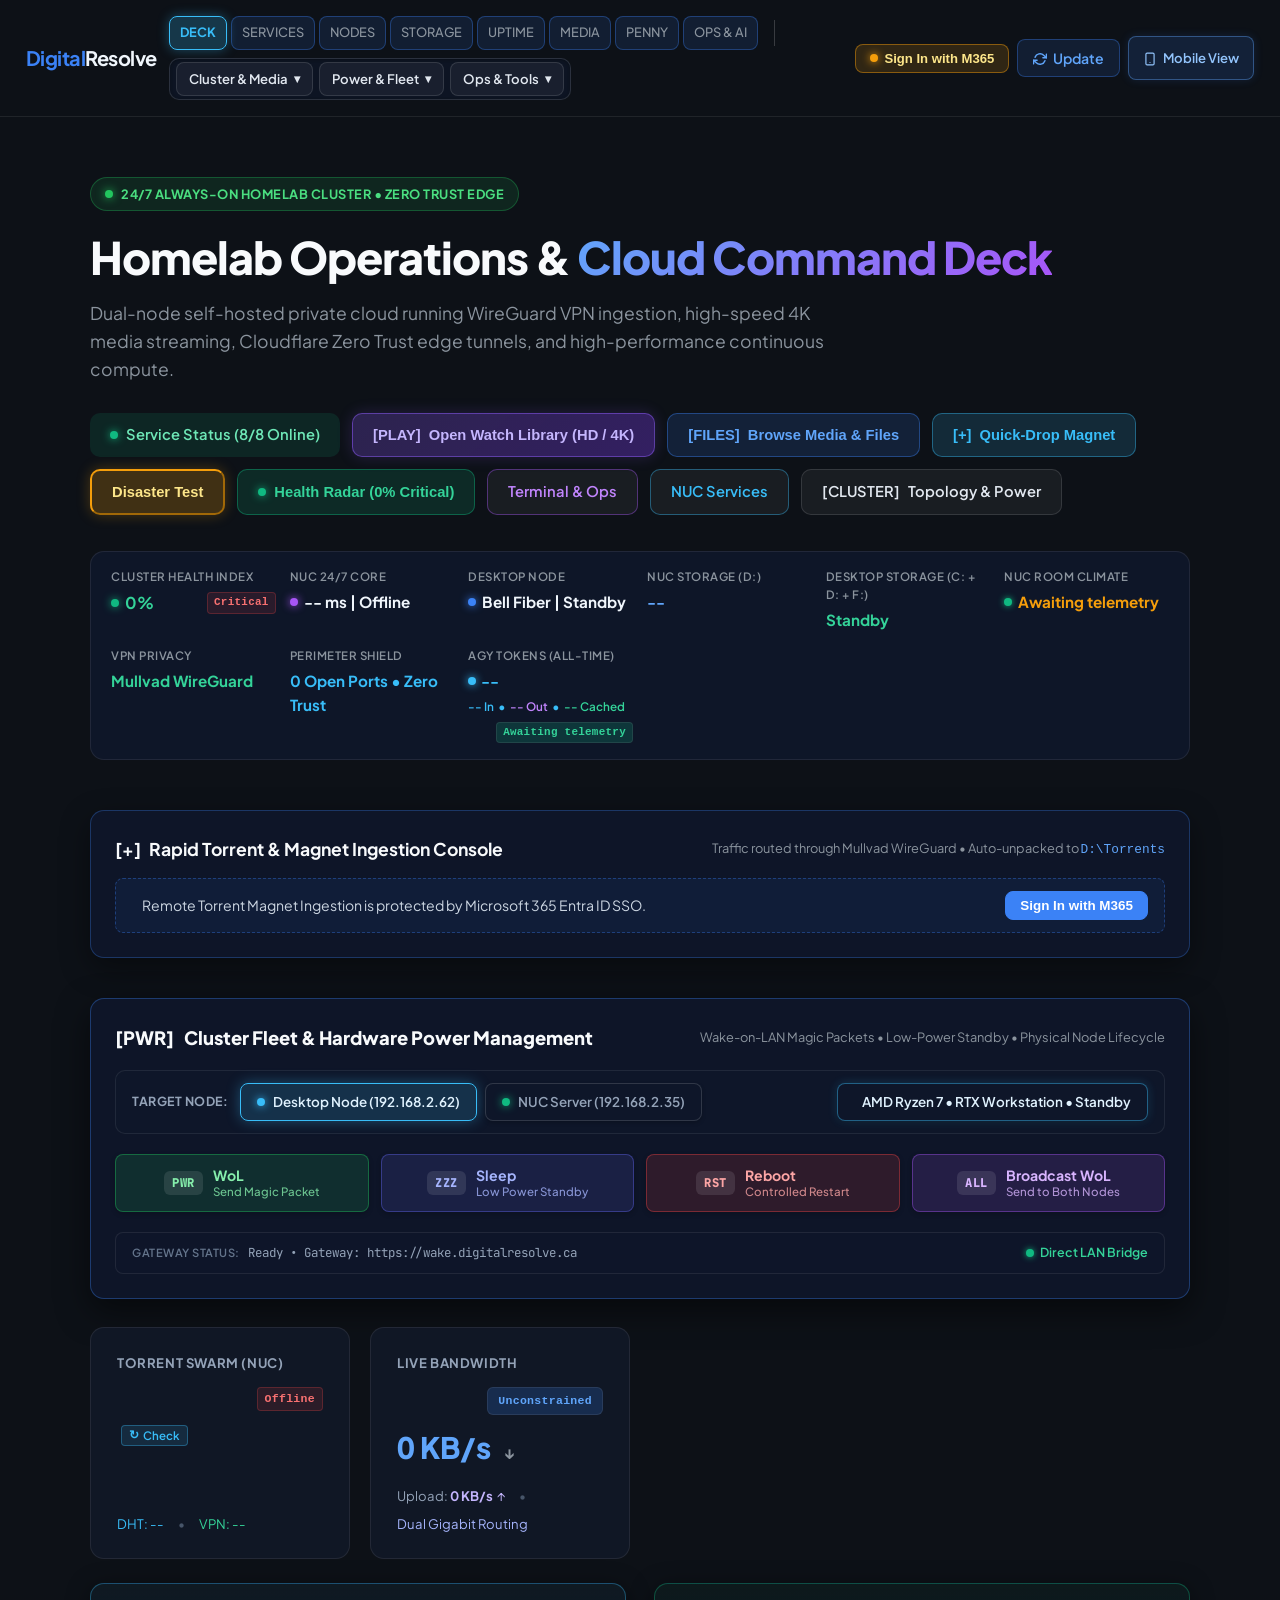
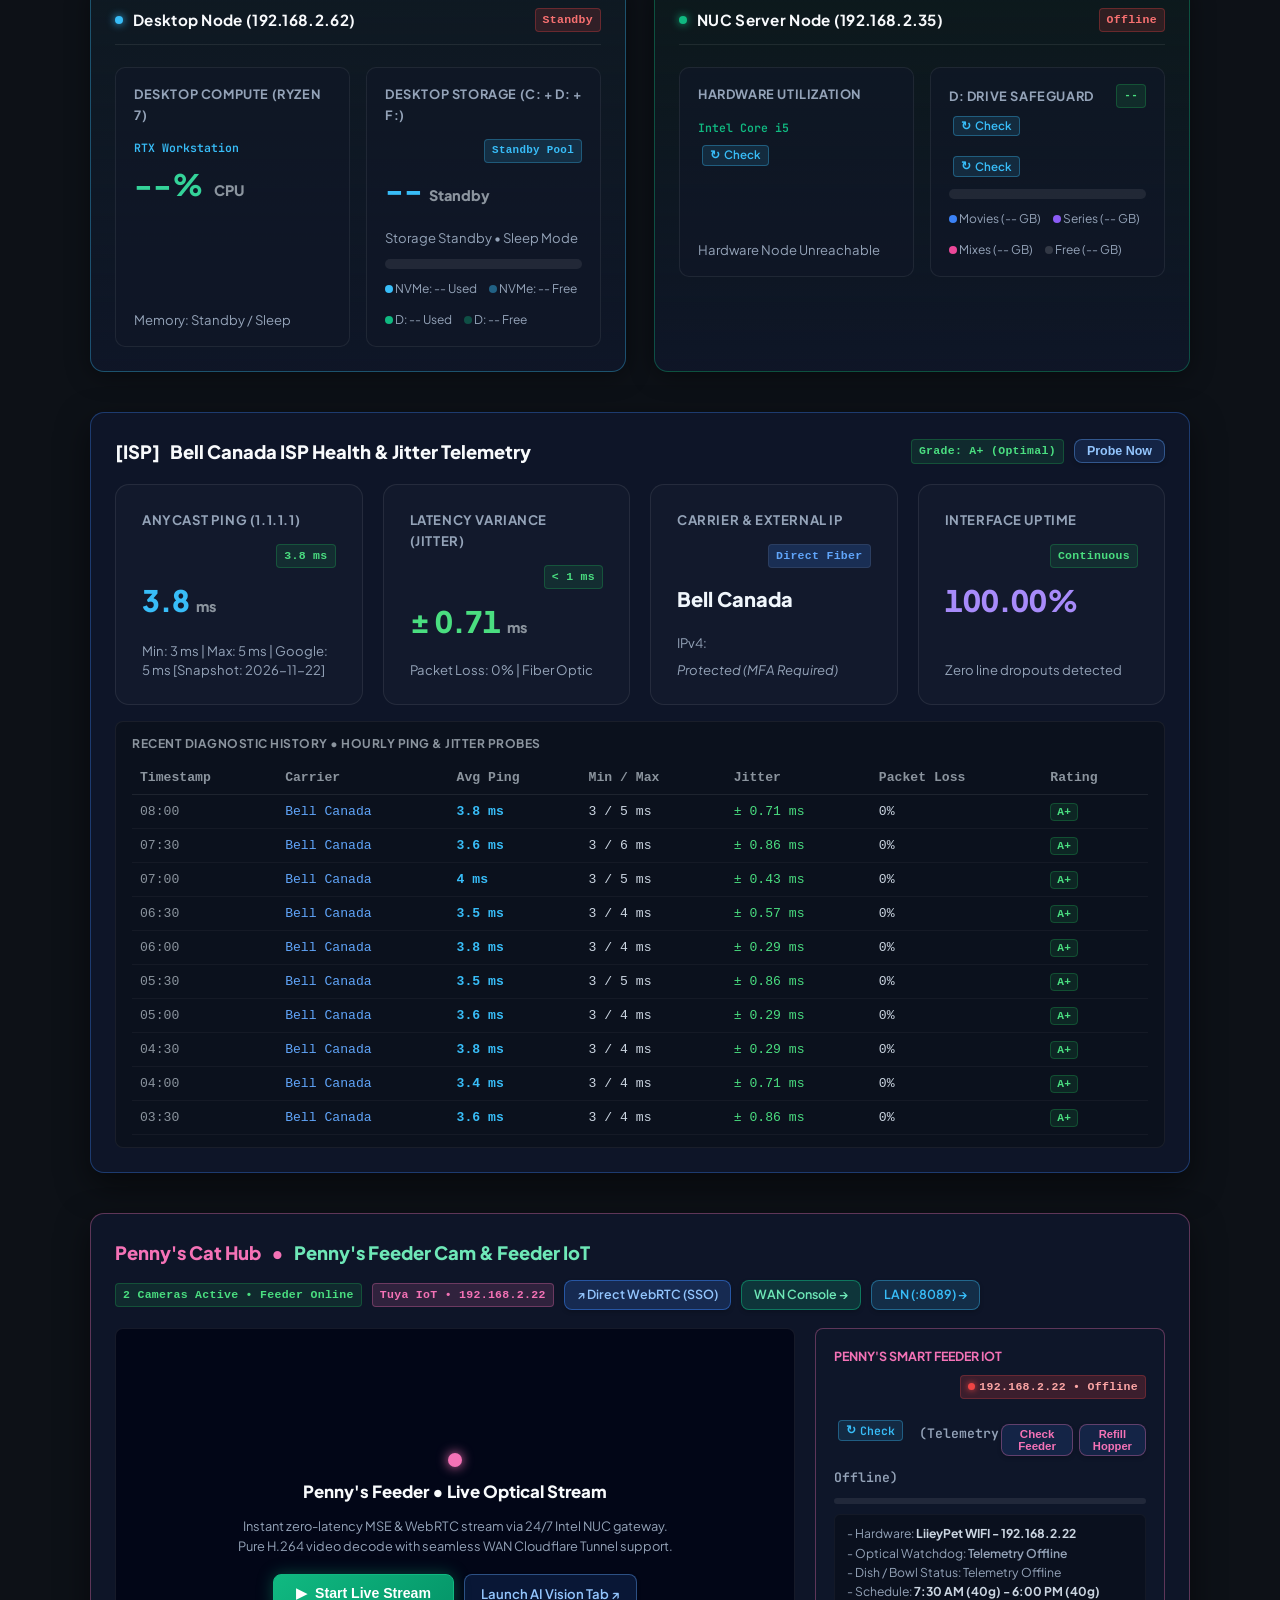
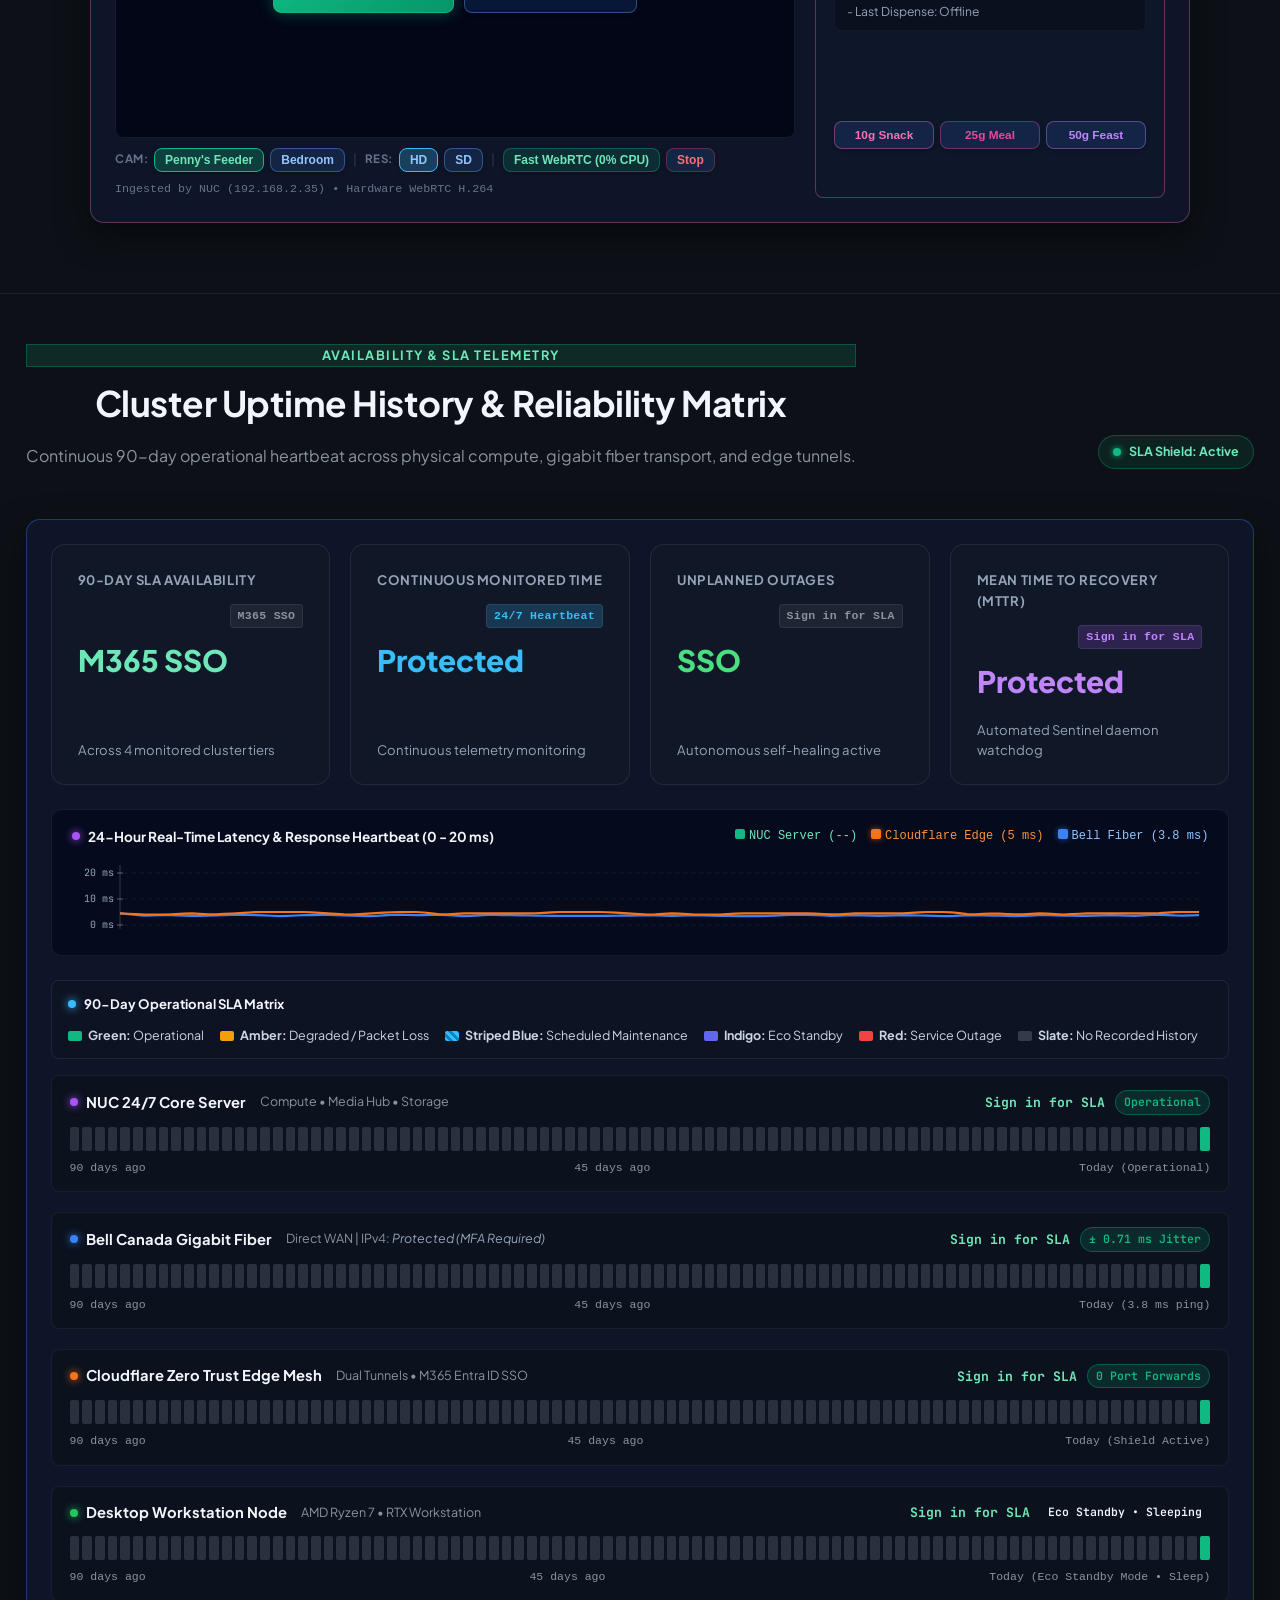
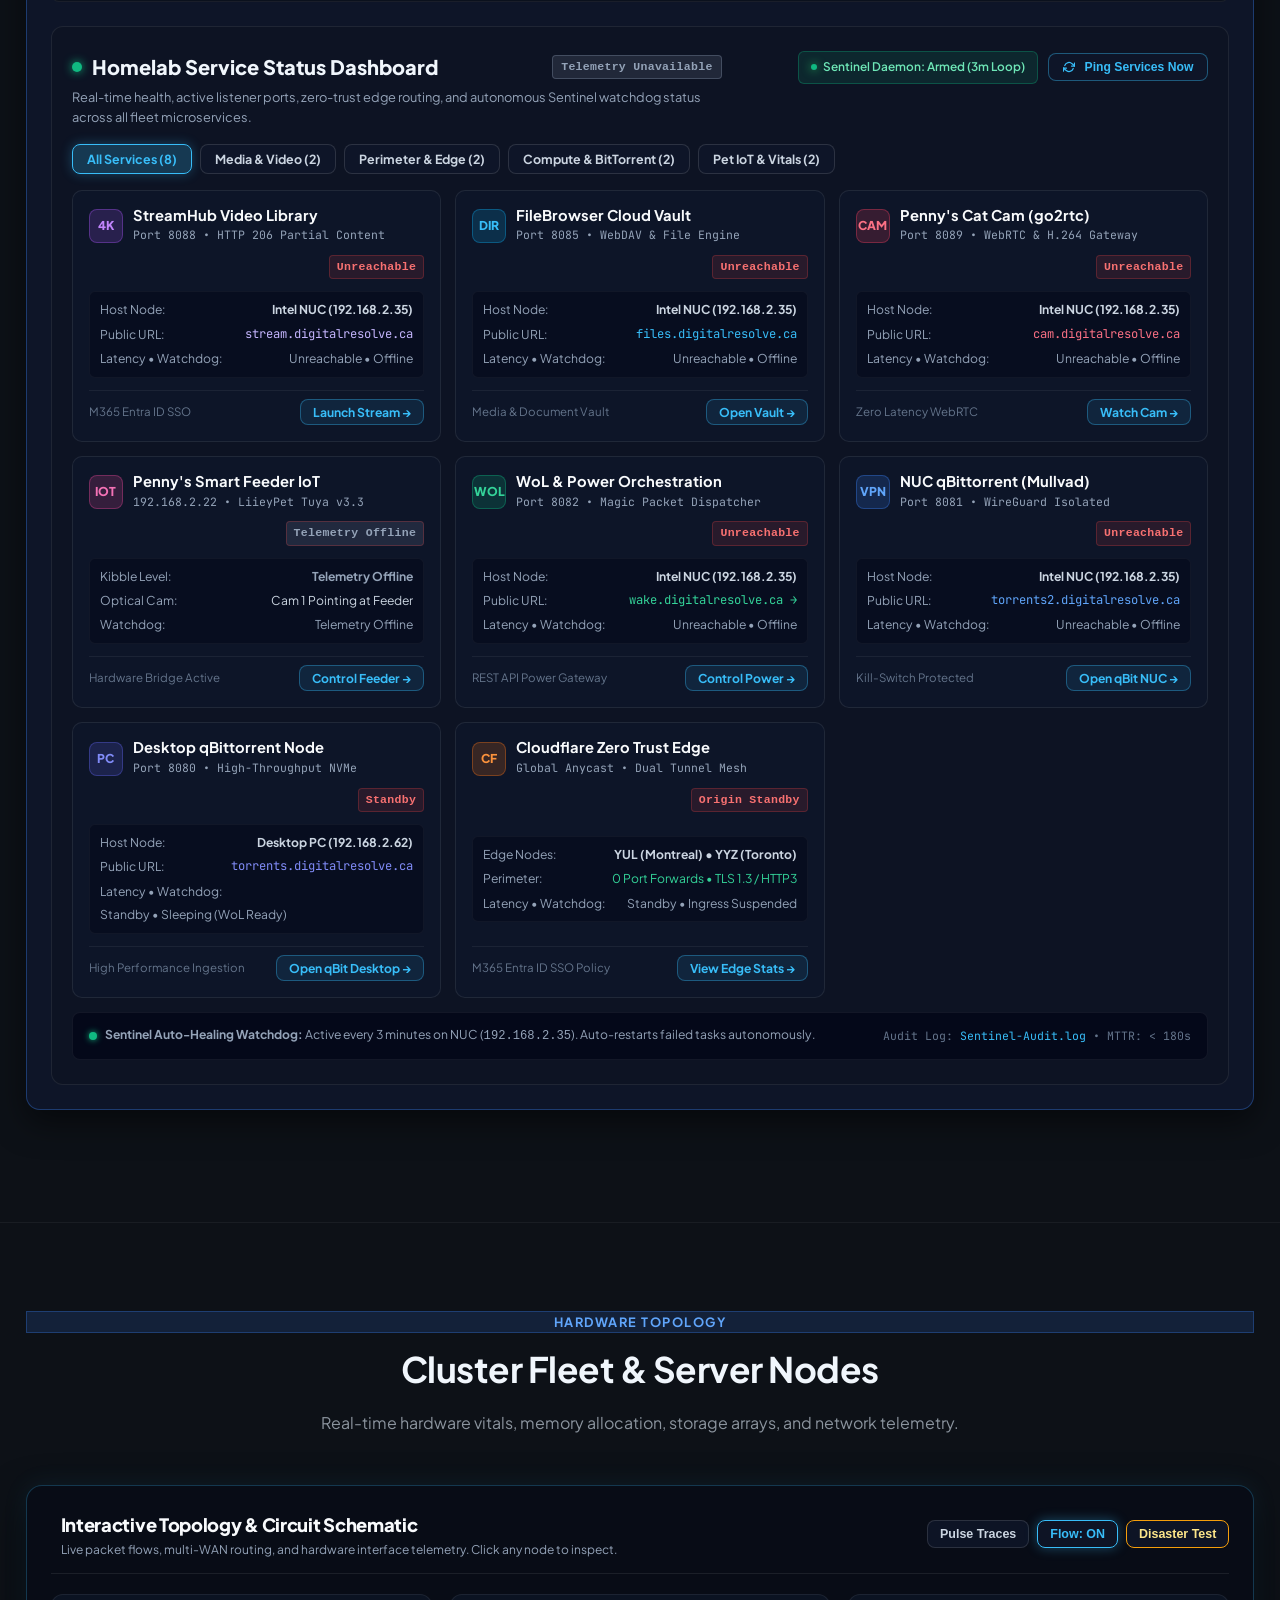
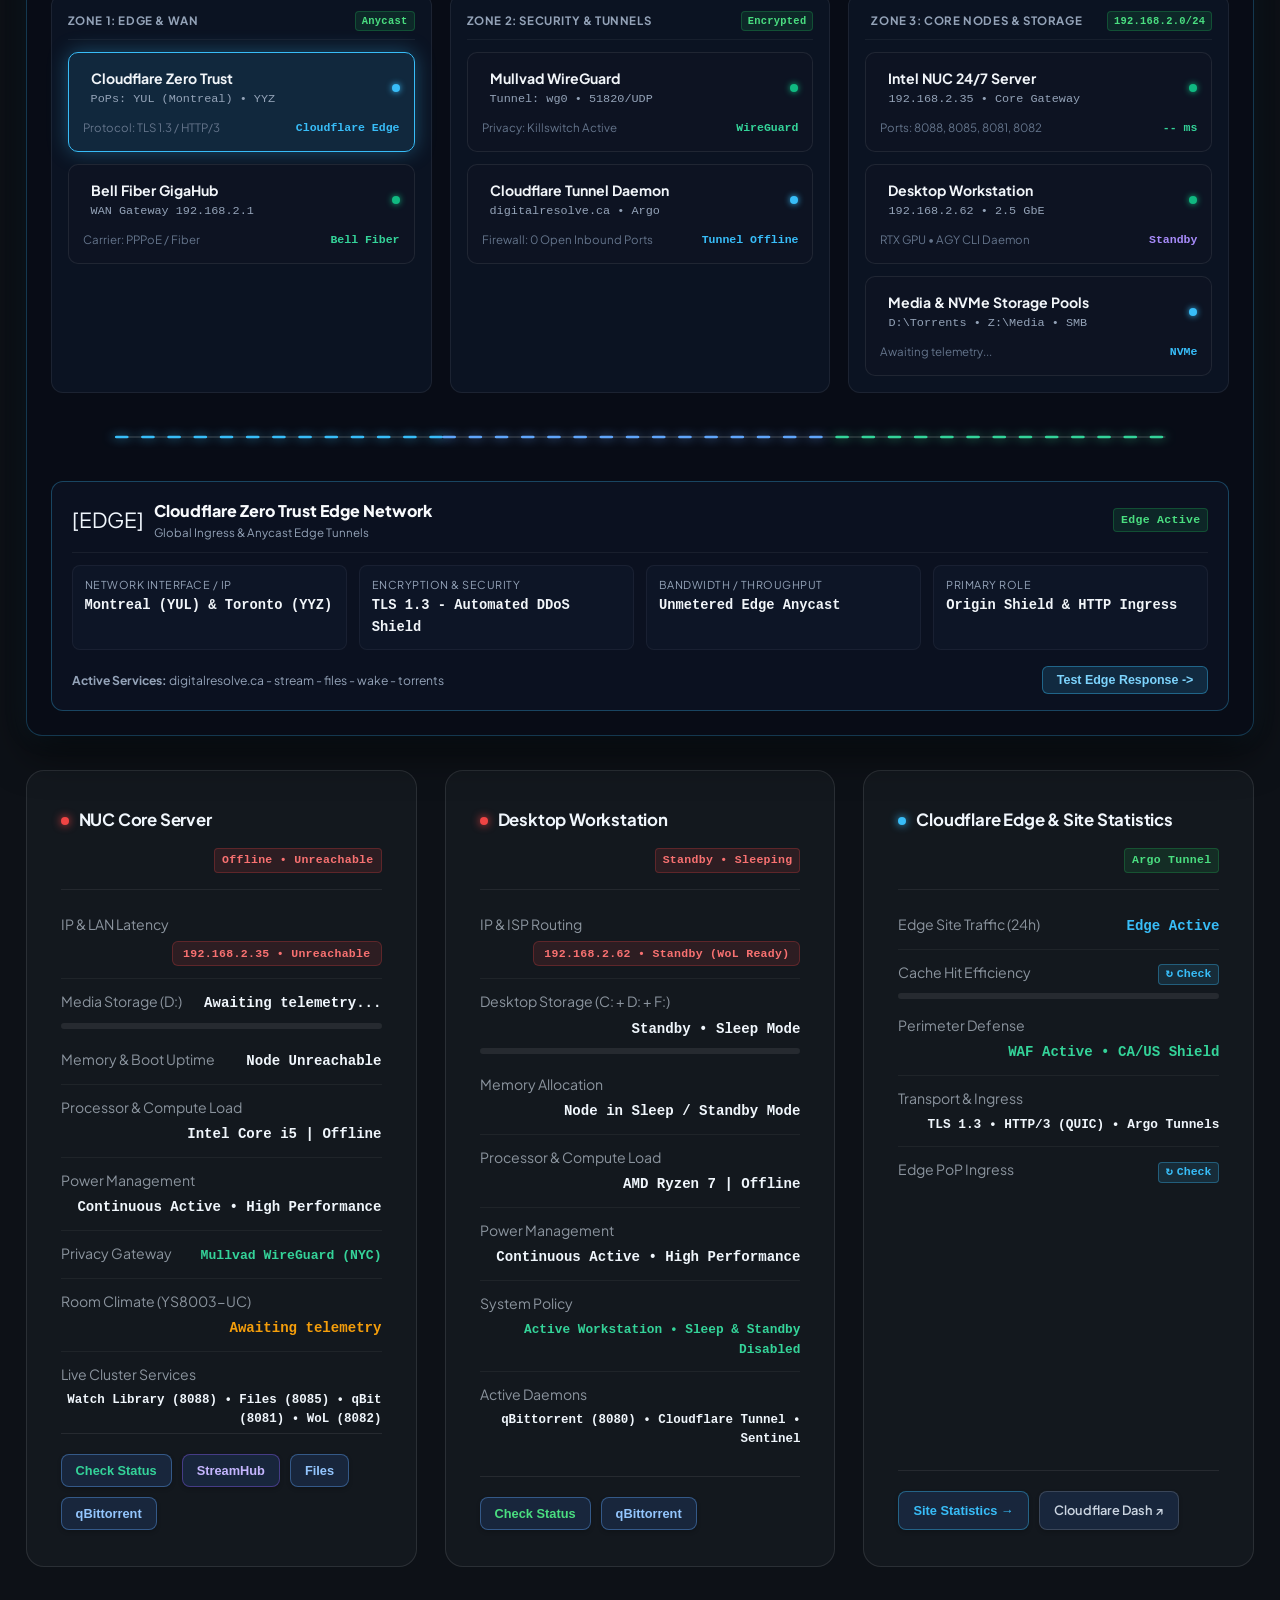
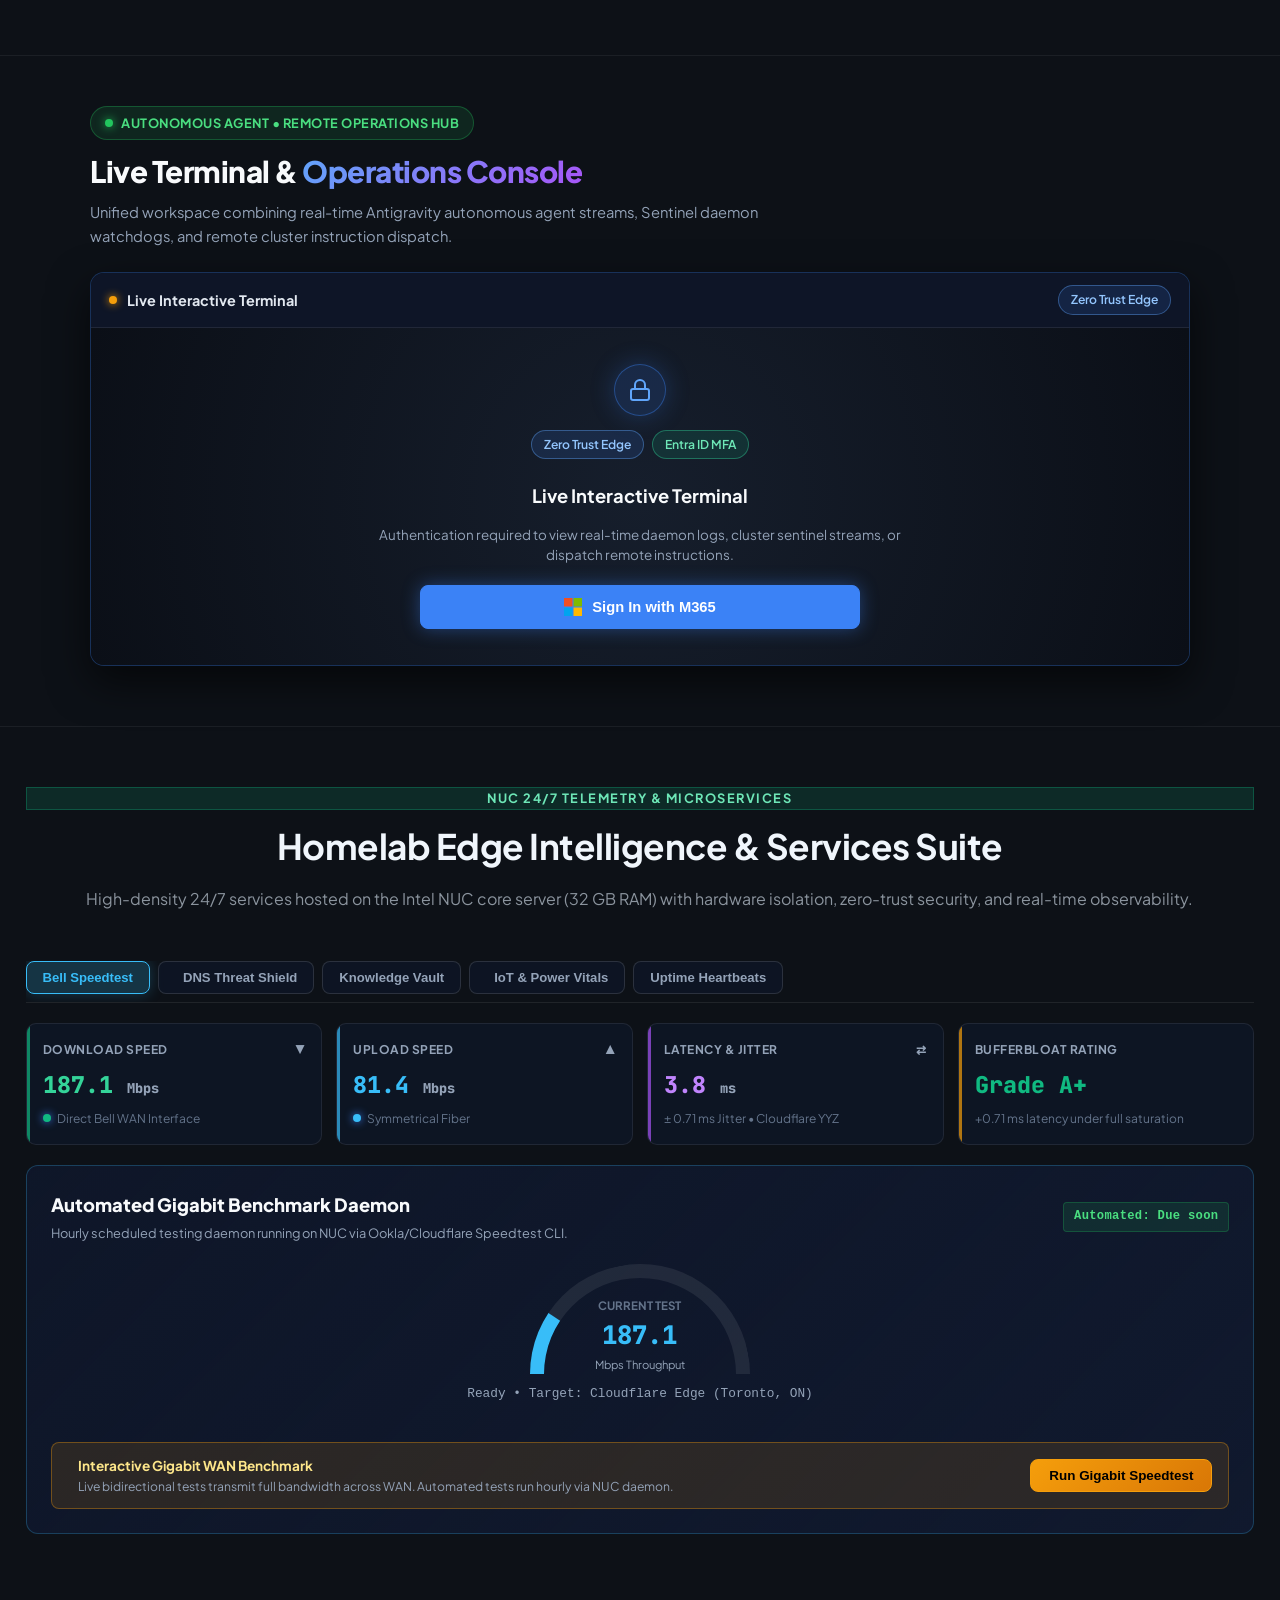
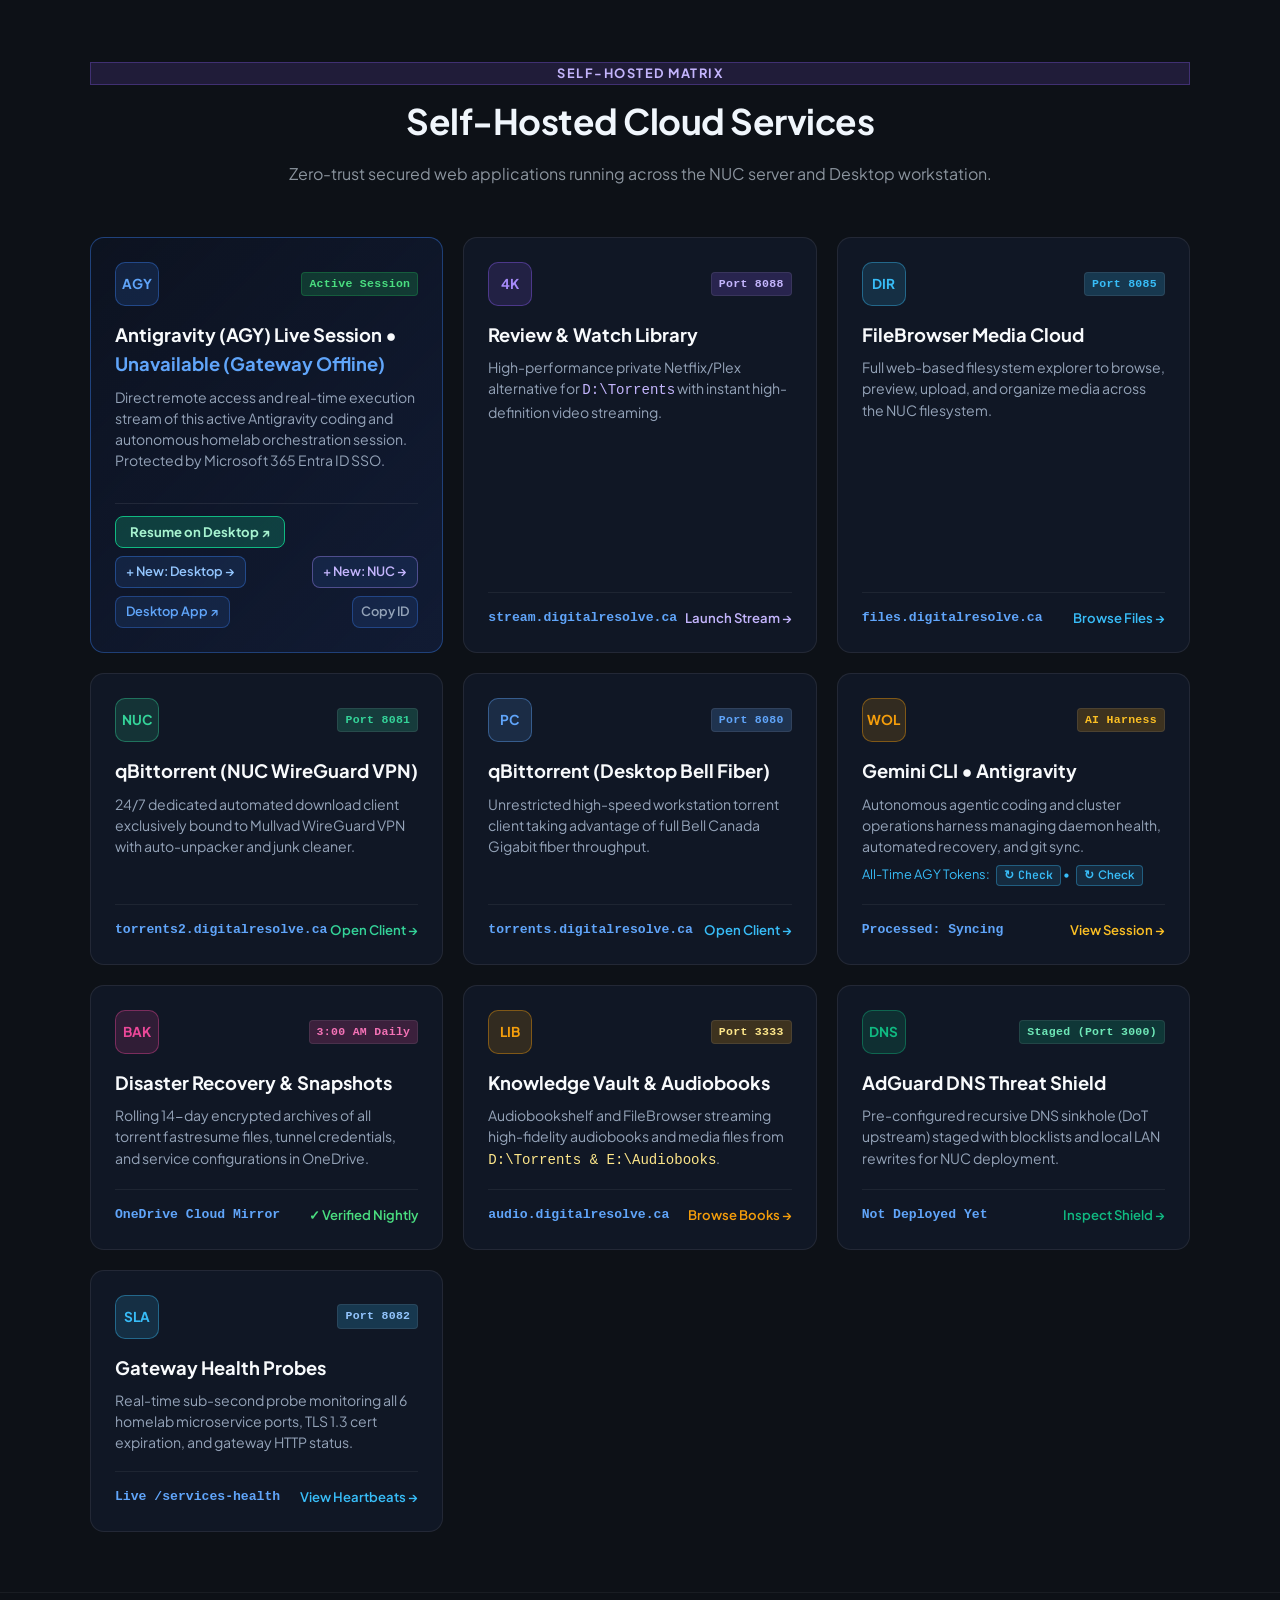
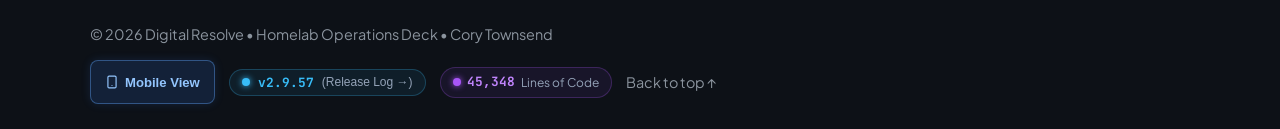
==== commit 677d0e12: "Fix polling races, LAN health failover, SSO re-auth & telemetry coercion (v2.9.57)" ====
--- a/index.html
+++ b/index.html
@@ -8,8 +8,8 @@
   <meta http-equiv="Expires" content="0">
   <title>Digital Resolve - Homelab Operations Deck</title>
   <link rel="icon" type="image/svg+xml" href="data:image/svg+xml,%3Csvg xmlns='http://www.w3.org/2000/svg' viewBox='0 0 32 32'%3E%3Crect width='32' height='32' rx='8' fill='%230b0f17'/%3E%3Cpath d='M8 22V10h7a6 6 0 0 1 0 12H8zm4-3.5h3a2.5 2.5 0 0 0 0-5h-3v5z' fill='%2338bdf8'/%3E%3C/svg%3E">
-  <meta name="description" content="Digital Resolve Homelab Operations Deck v2.9.56 - Digital Resolve - Homelab Operations Deck">
-  <link rel="stylesheet" href="styles.css?v=2.9.56">
+  <meta name="description" content="Digital Resolve Homelab Operations Deck v2.9.57 - Digital Resolve - Homelab Operations Deck">
+  <link rel="stylesheet" href="styles.css?v=2.9.57">
   <link rel="preconnect" href="https://fonts.googleapis.com">
   <link rel="preconnect" href="https://fonts.gstatic.com" crossorigin>
   <link rel="preconnect" href="https://wake.digitalresolve.ca">
@@ -262,7 +262,7 @@
             </button>
             <button type="button" class="btn-action-item" onclick="openChangelogModal()" title="View System Release History">
               <span class="dropdown-dot dot-2"></span>
-              <span>Release Changelog (<span id="menu-changelog-ver">v2.9.56</span>)</span>
+              <span>Release Changelog (<span id="menu-changelog-ver">v2.9.57</span>)</span>
             </button>
             <button type="button" class="btn-action-item" id="menu-sso-auth-btn" onclick="lockSSO(true, event)" title="Sign out and refresh deck behind Microsoft 365 SSO">
               <span class="dropdown-dot" style="background-color: #ef4444; box-shadow: 0 0 6px #ef4444;"></span>
@@ -2451,12 +2451,12 @@
         </button>
         <button type="button" class="version-badge-btn" onclick="openChangelogModal()" title="View System Release Changelog">
           <span class="dropdown-dot" style="background-color: #38bdf8; box-shadow: 0 0 6px #38bdf8;"></span>
-          <span class="mono" style="font-weight: 700; color: #38bdf8; font-size: 0.8rem;" id="footer-version-tag">v2.9.56</span>
+          <span class="mono" style="font-weight: 700; color: #38bdf8; font-size: 0.8rem;" id="footer-version-tag">v2.9.57</span>
           <span style="color: #94a3b8; font-size: 0.75rem;">(Release Log &rarr;)</span>
         </button>
-        <div class="footer-loc-badge" id="footer-loc-badge" title="Project Codebase Scale: 45,097 Lines of Code (HTML: 27,229 lines | CSS: 7,854 lines | JS: 10,013 lines | CNAME)">
+        <div class="footer-loc-badge" id="footer-loc-badge" title="Project Codebase Scale: 45,348 Lines of Code (HTML: 27,334 lines | CSS: 7,854 lines | JS: 10,159 lines | CNAME)">
           <span class="dropdown-dot" style="background-color: #a855f7; box-shadow: 0 0 6px #a855f7;"></span>
-          <span class="mono" style="font-weight: 700; color: #c084fc; font-size: 0.8rem;" id="project-loc-count">45,097</span>
+          <span class="mono" style="font-weight: 700; color: #c084fc; font-size: 0.8rem;" id="project-loc-count">45,348</span>
           <span style="color: #94a3b8; font-size: 0.75rem;">Lines of Code</span>
         </div>
         <div class="footer-links">
@@ -3051,10 +3051,23 @@
       </div>
 
             <div class="changelog-body">
-                                                                                                                                                                                                                                                                                                                                                                                                                                                                                                                                                                                                                                                                                        <!-- Version v2.9.56 (Current) -->
-        <div class="changelog-entry">
-          <div class="changelog-ver-header">
-            <span class="ver-tag current">v2.9.56 | Current</span>
+                                                                                                                                                                                                                                                                                                                                                                                                                                                                                                                                                                                                                                                                                                <!-- Version v2.9.57 (Current) -->
+        <div class="changelog-entry">
+          <div class="changelog-ver-header">
+            <span class="ver-tag current">v2.9.57 | Current</span>
+            <span class="ver-date">November 26, 2026</span>
+          </div>
+          <h4 class="ver-title">Fix polling races, LAN health failover, SSO re-auth &amp; telemetry coercion</h4>
+          <ul class="ver-list">
+            <li><strong>Polling &amp; Feeder Races:</strong> Add monotonic sequence guards to pollRealData, refreshServiceDashboard, and fetchFeederStatus so stale polls never clobber fresh state or styles.</li>
+            <li><strong>Failover &amp; SSO Re-Auth:</strong> Give fetchServicesHealth a fresh LAN fallback timeout signal, guard cross-origin updateCamFeed, and detect expired CF Access SSO in storage-flow.js.</li>
+            <li><strong>Console &amp; Telemetry:</strong> Sync triggerQuickChip with in-flight console prompts and eliminate false 0% packet-loss and blank latency coercions.</li>
+          </ul>
+        </div>
+        <!-- Version v2.9.56 -->
+        <div class="changelog-entry">
+          <div class="changelog-ver-header">
+            <span class="ver-tag">v2.9.56</span>
             <span class="ver-date">November 26, 2026</span>
           </div>
           <h4 class="ver-title">Harden AdGuard deploy scripts &amp; repo hygiene</h4>
@@ -4560,6 +4573,6 @@
       </div>
     </div>
   </div>
-  <script src="app.js?v=2.9.56"></script>
+  <script src="app.js?v=2.9.57"></script>
 </body>
 </html>
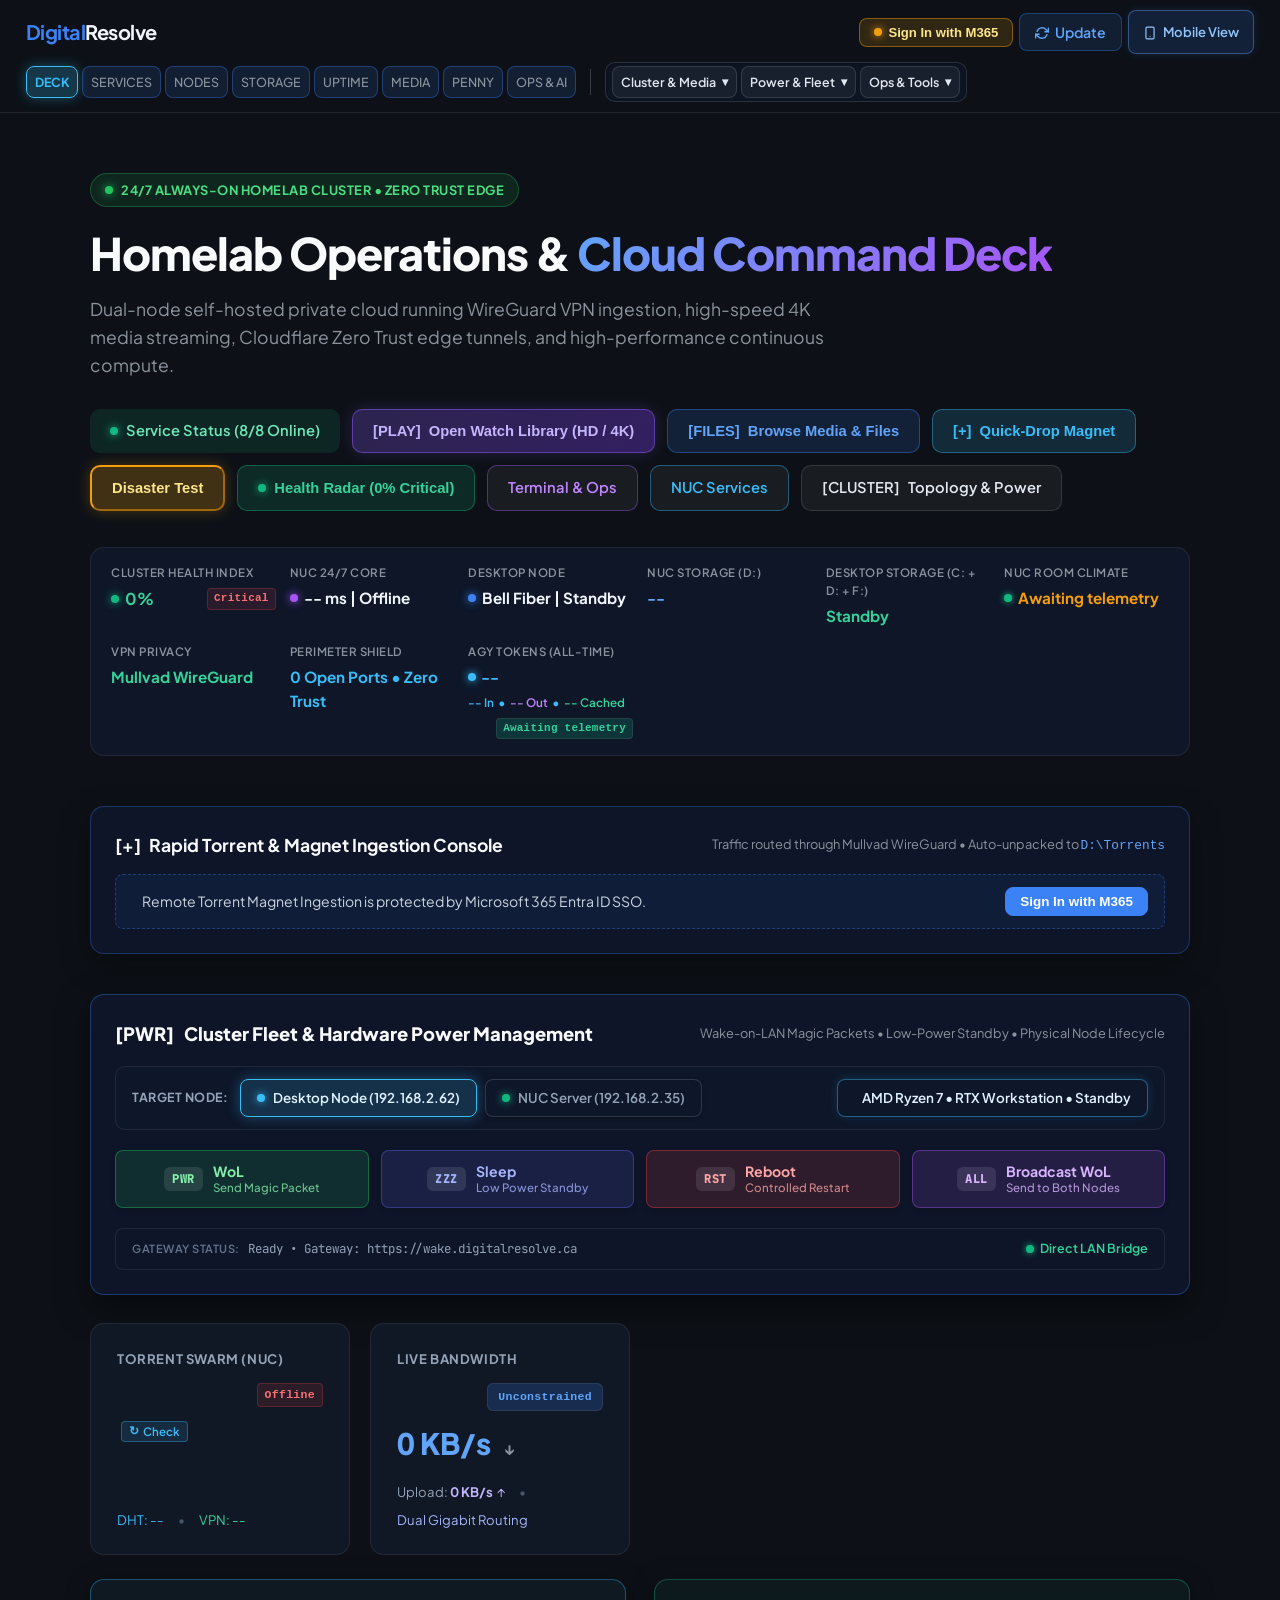
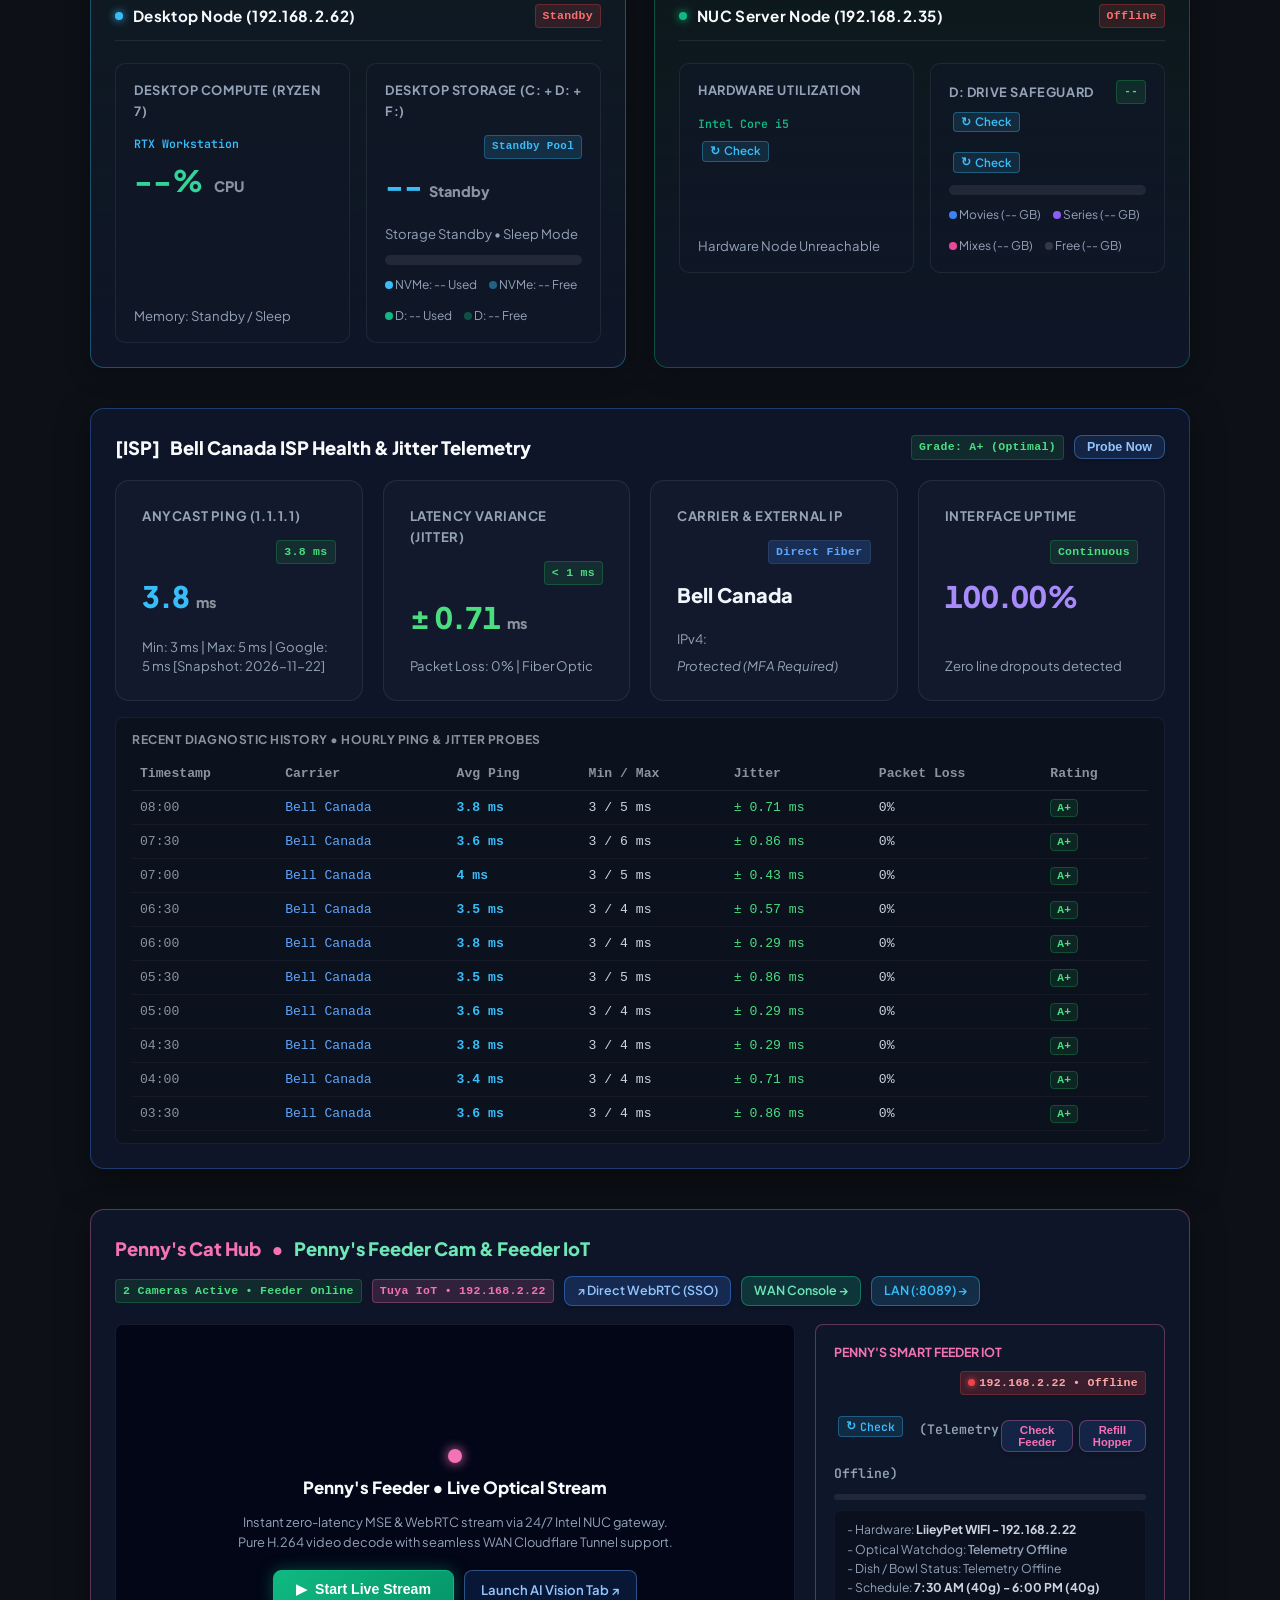
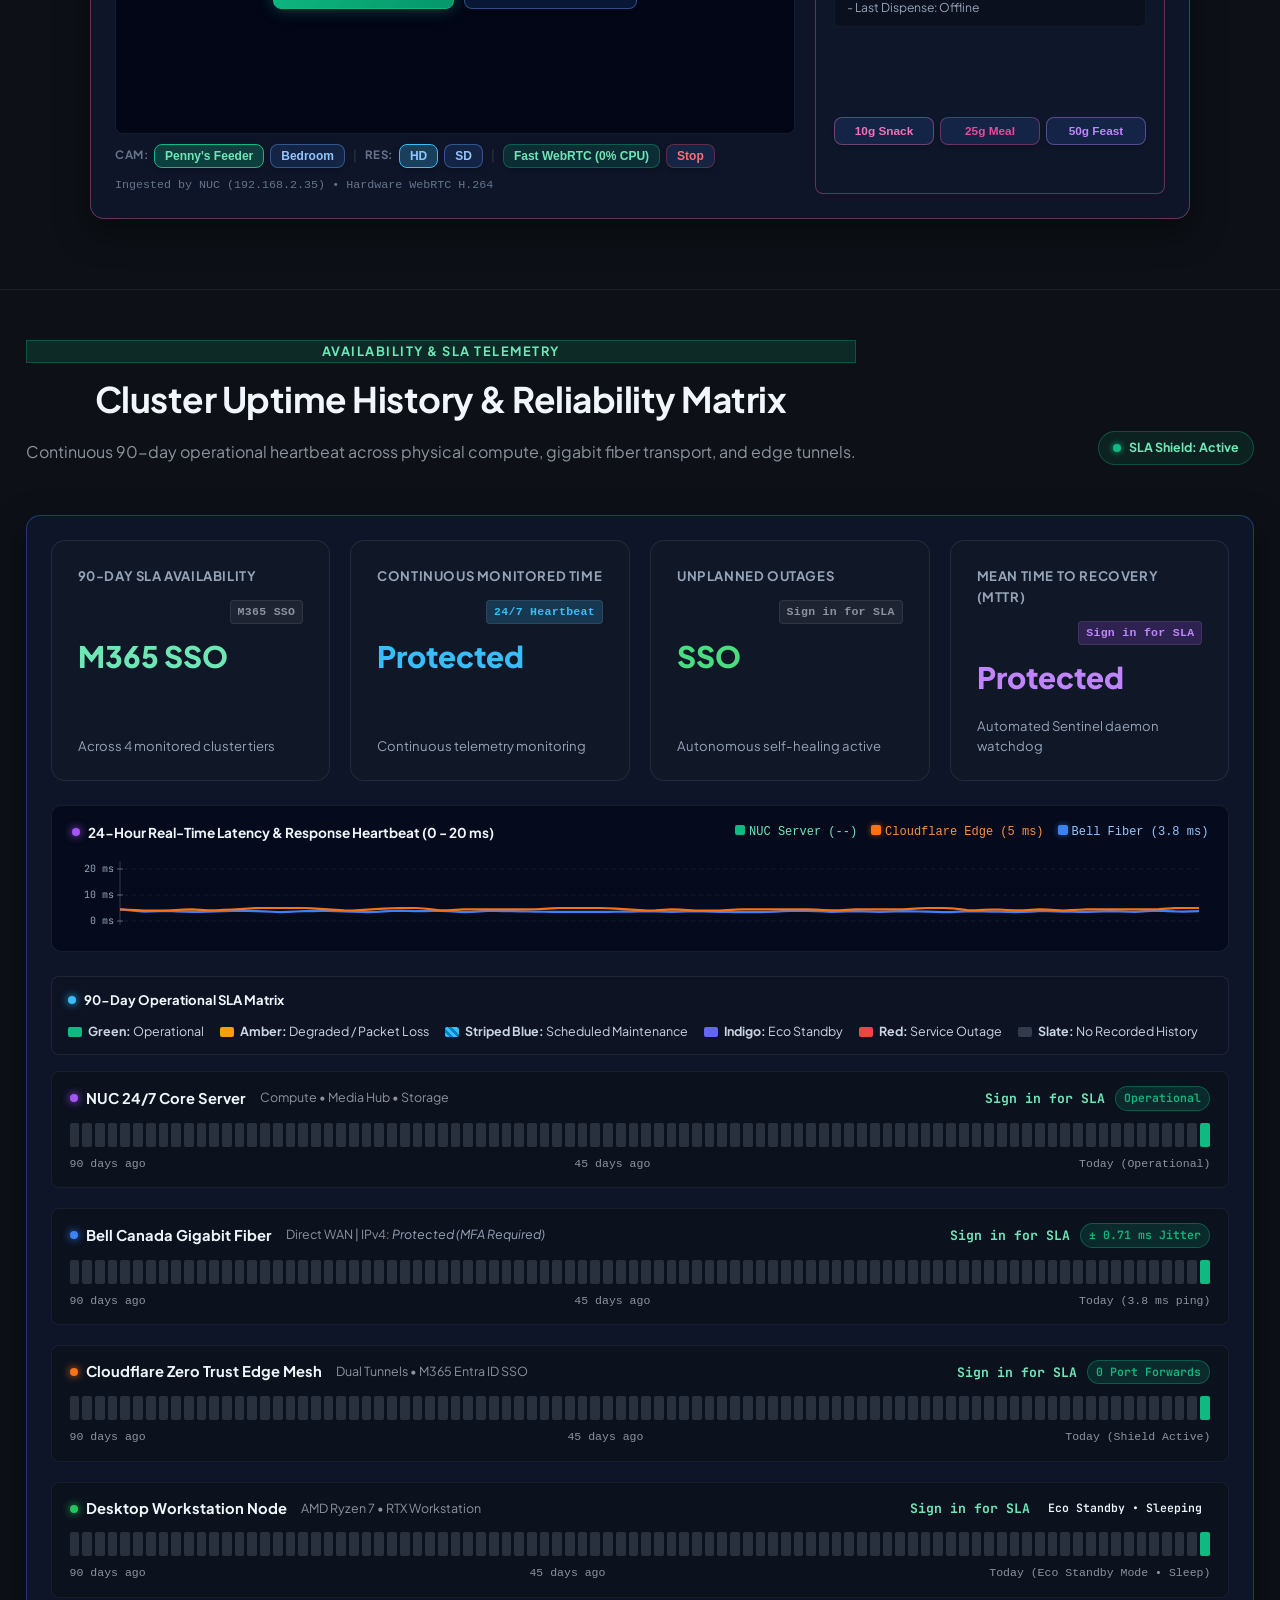
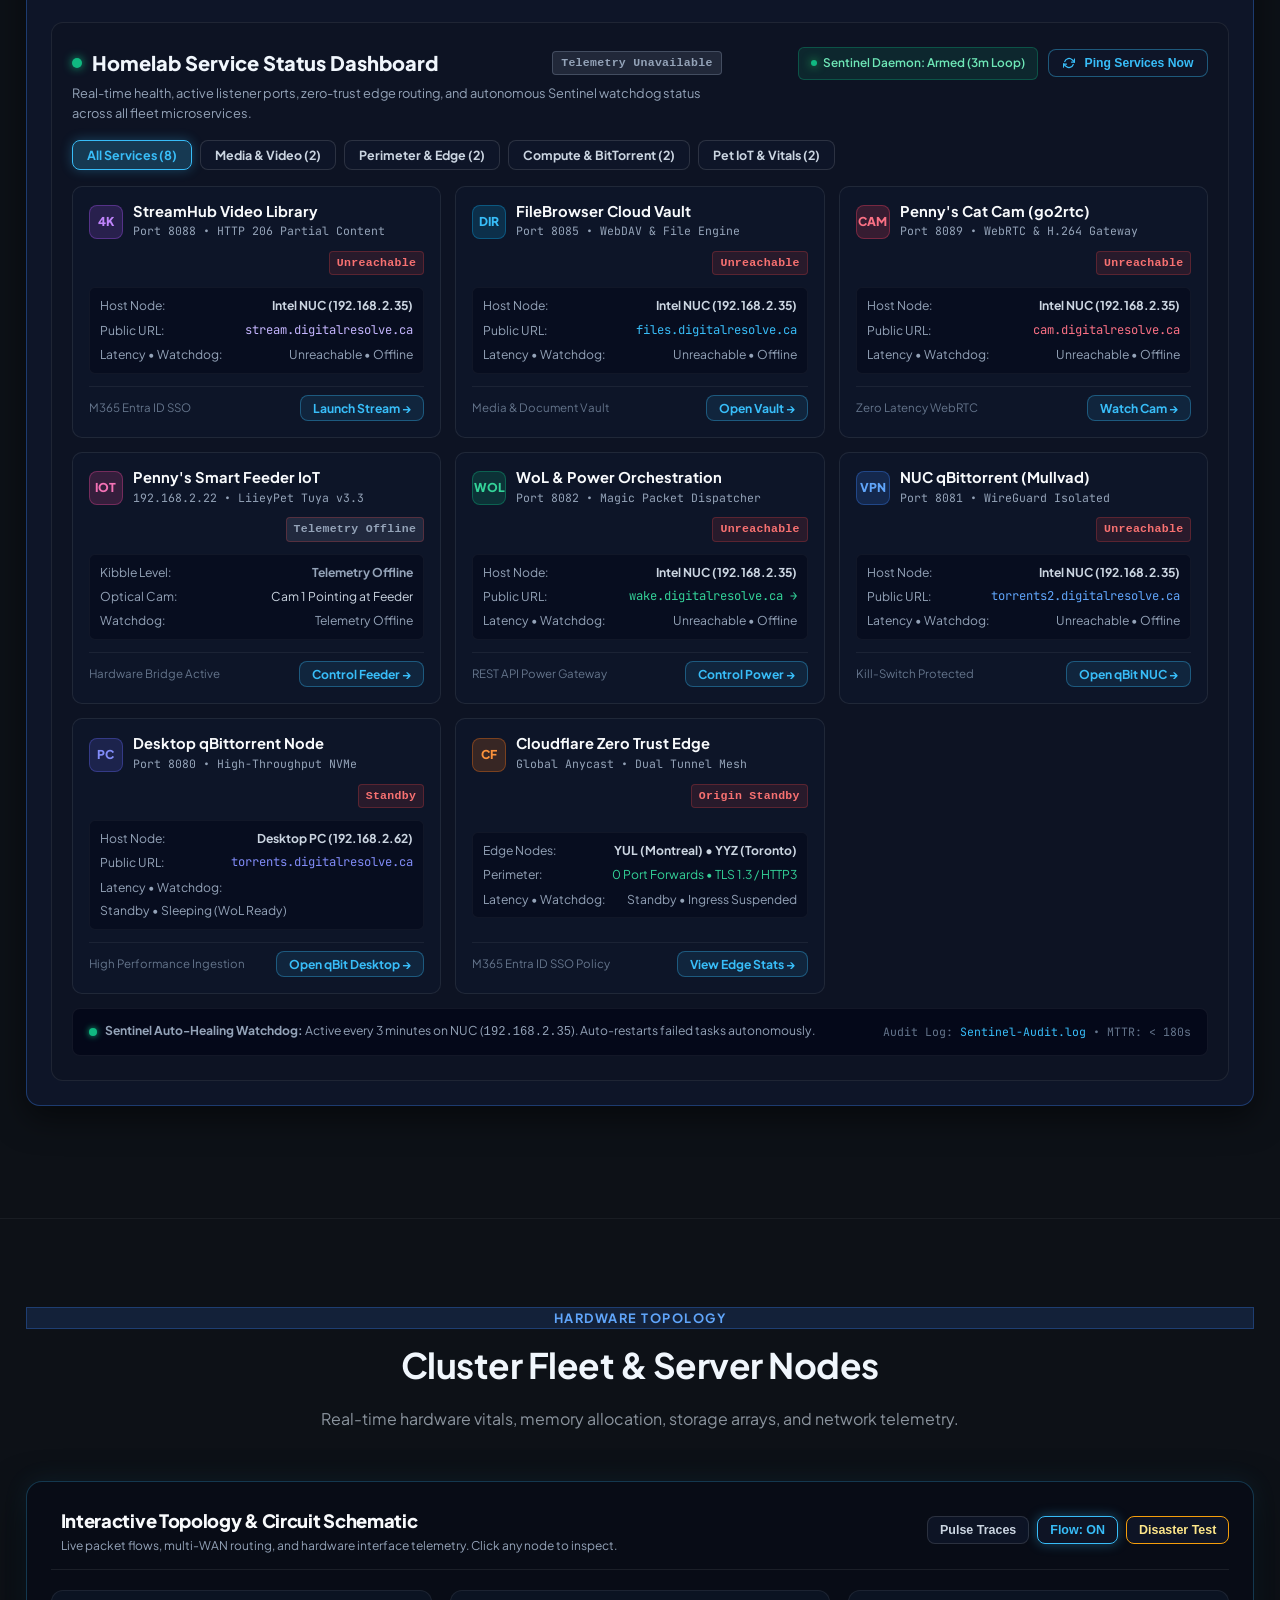
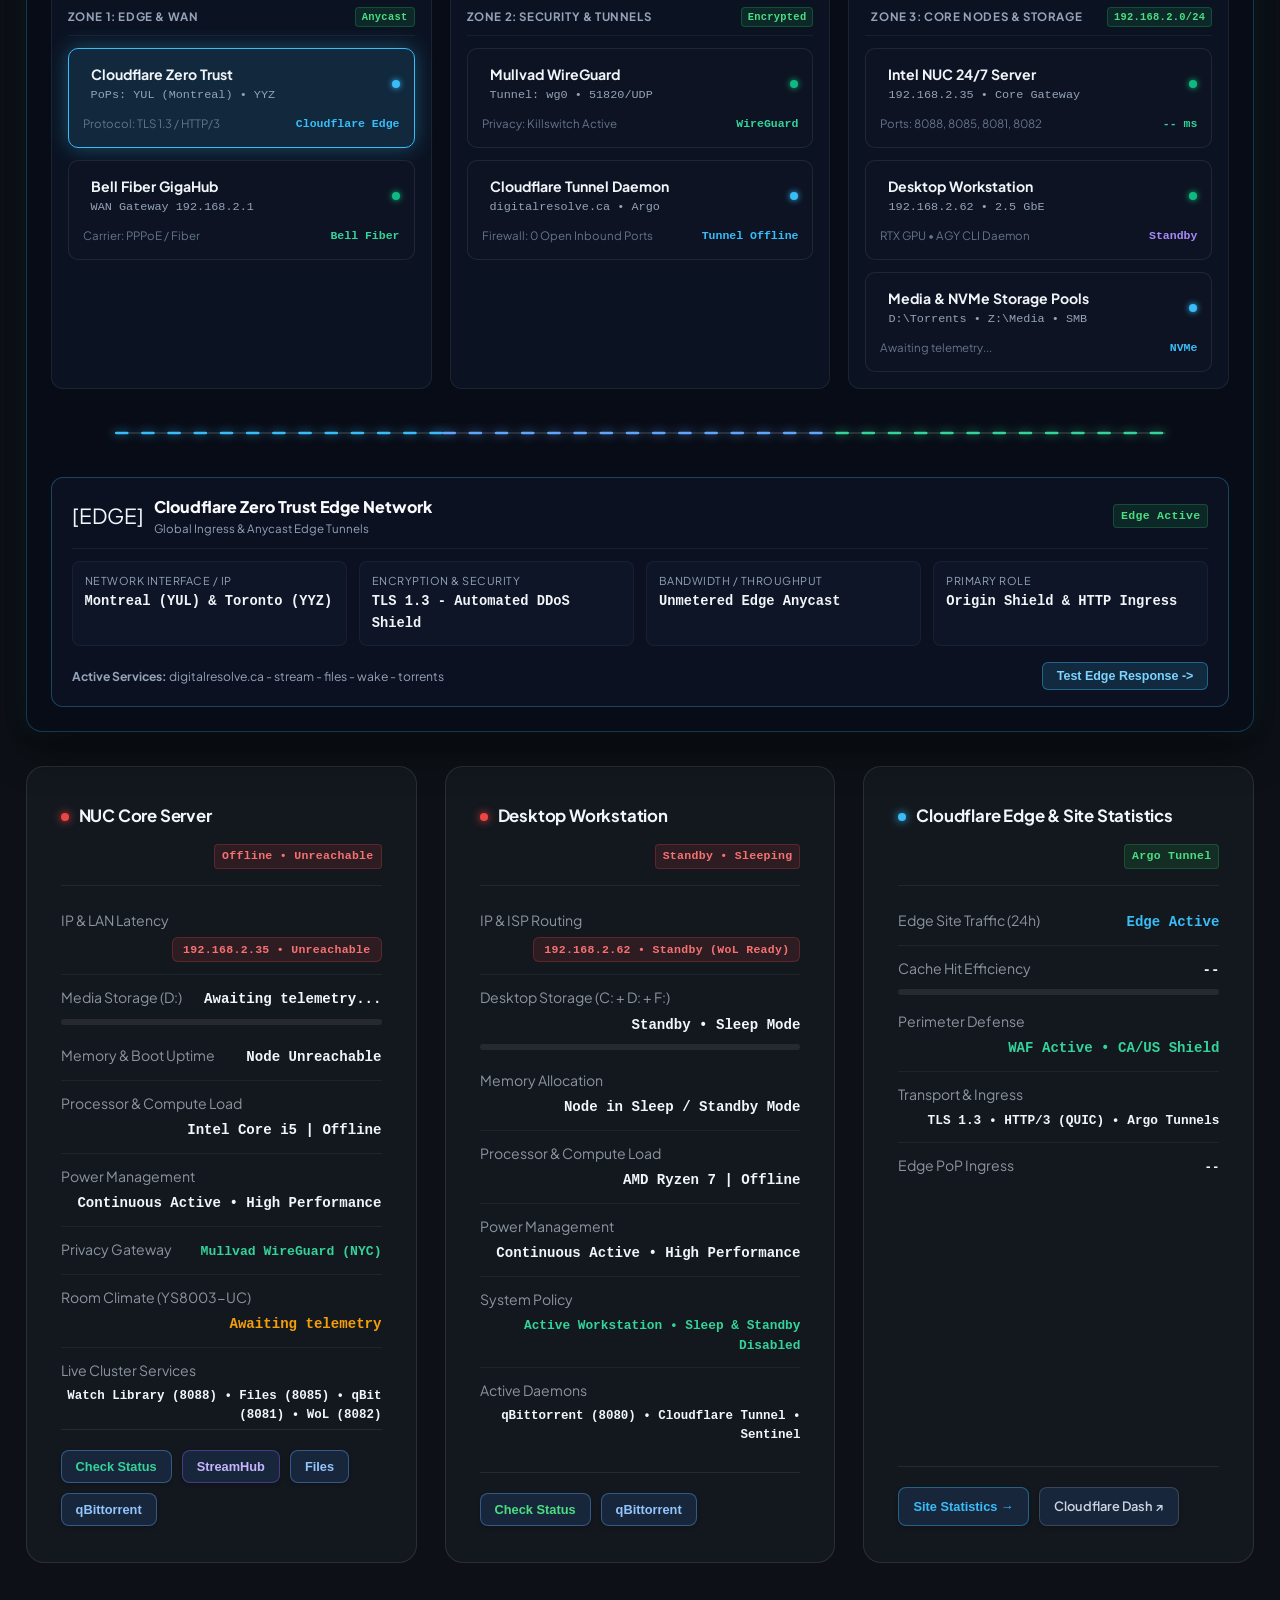
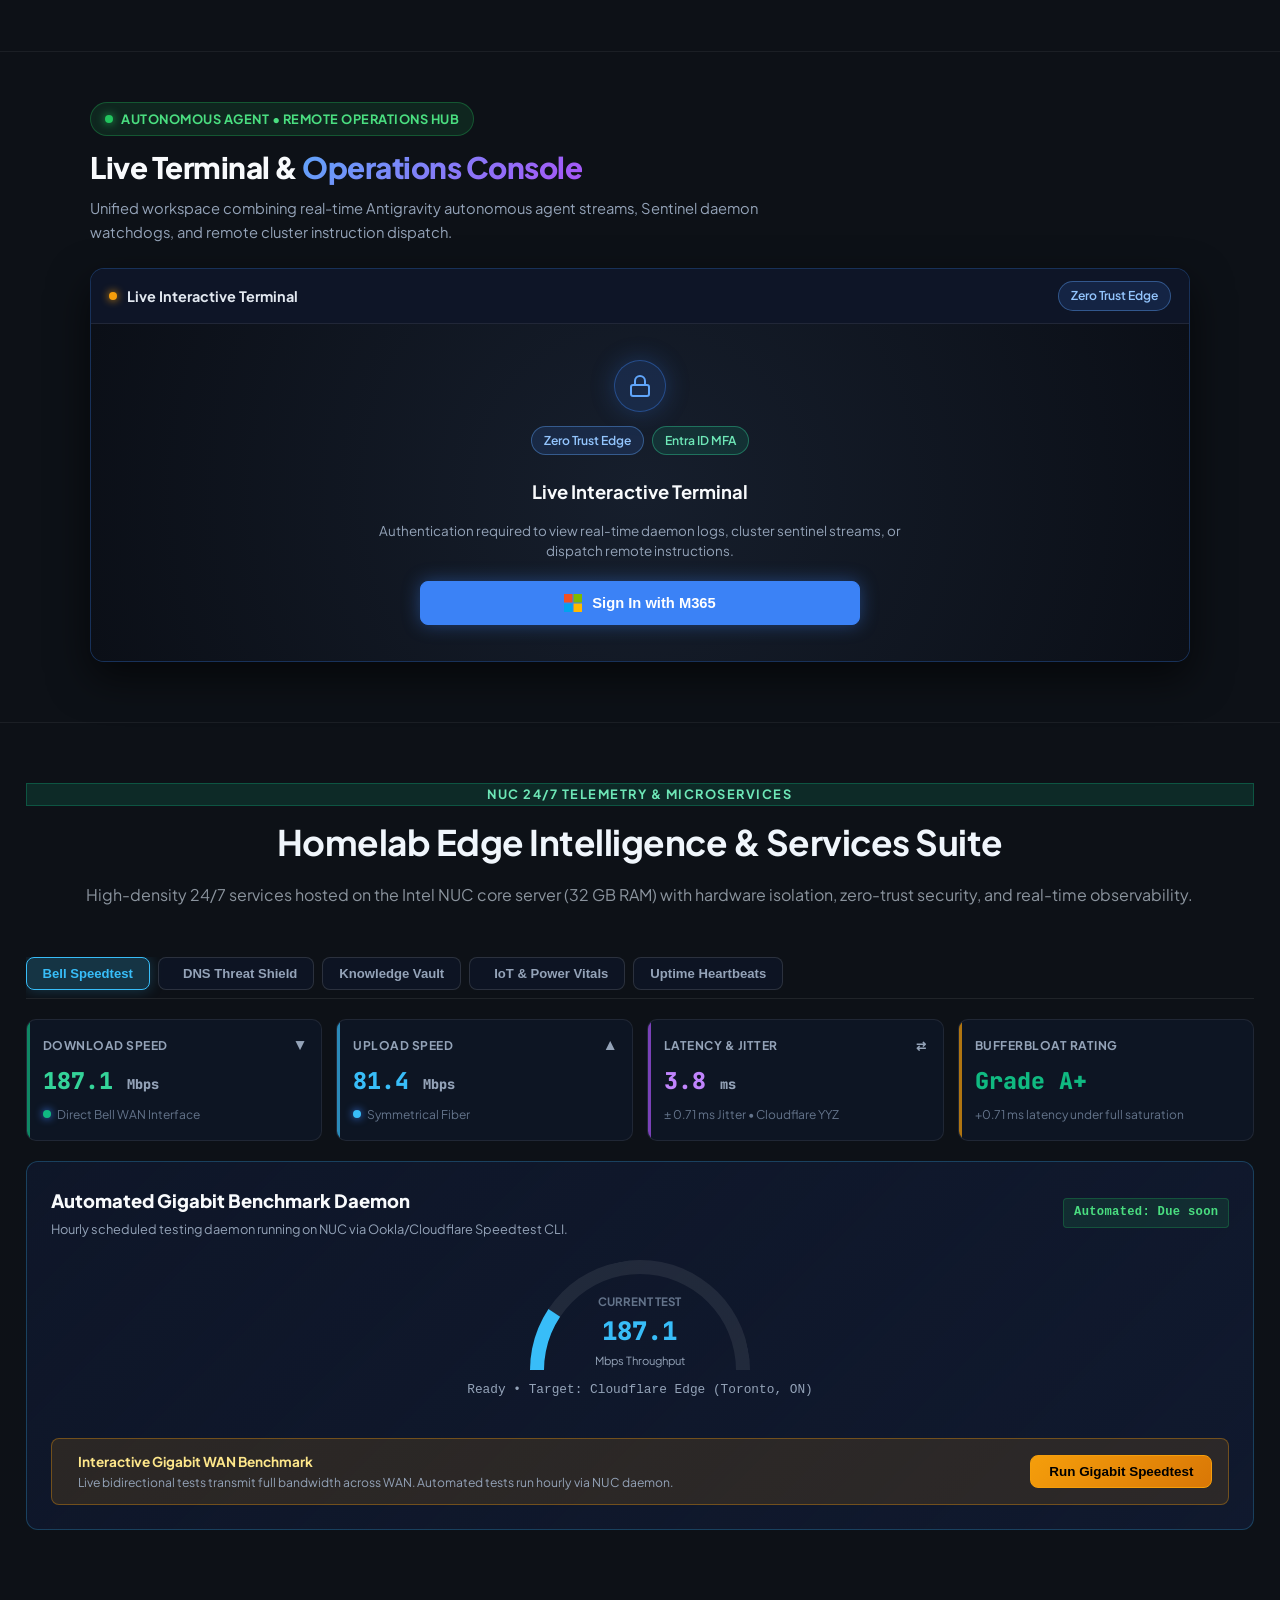
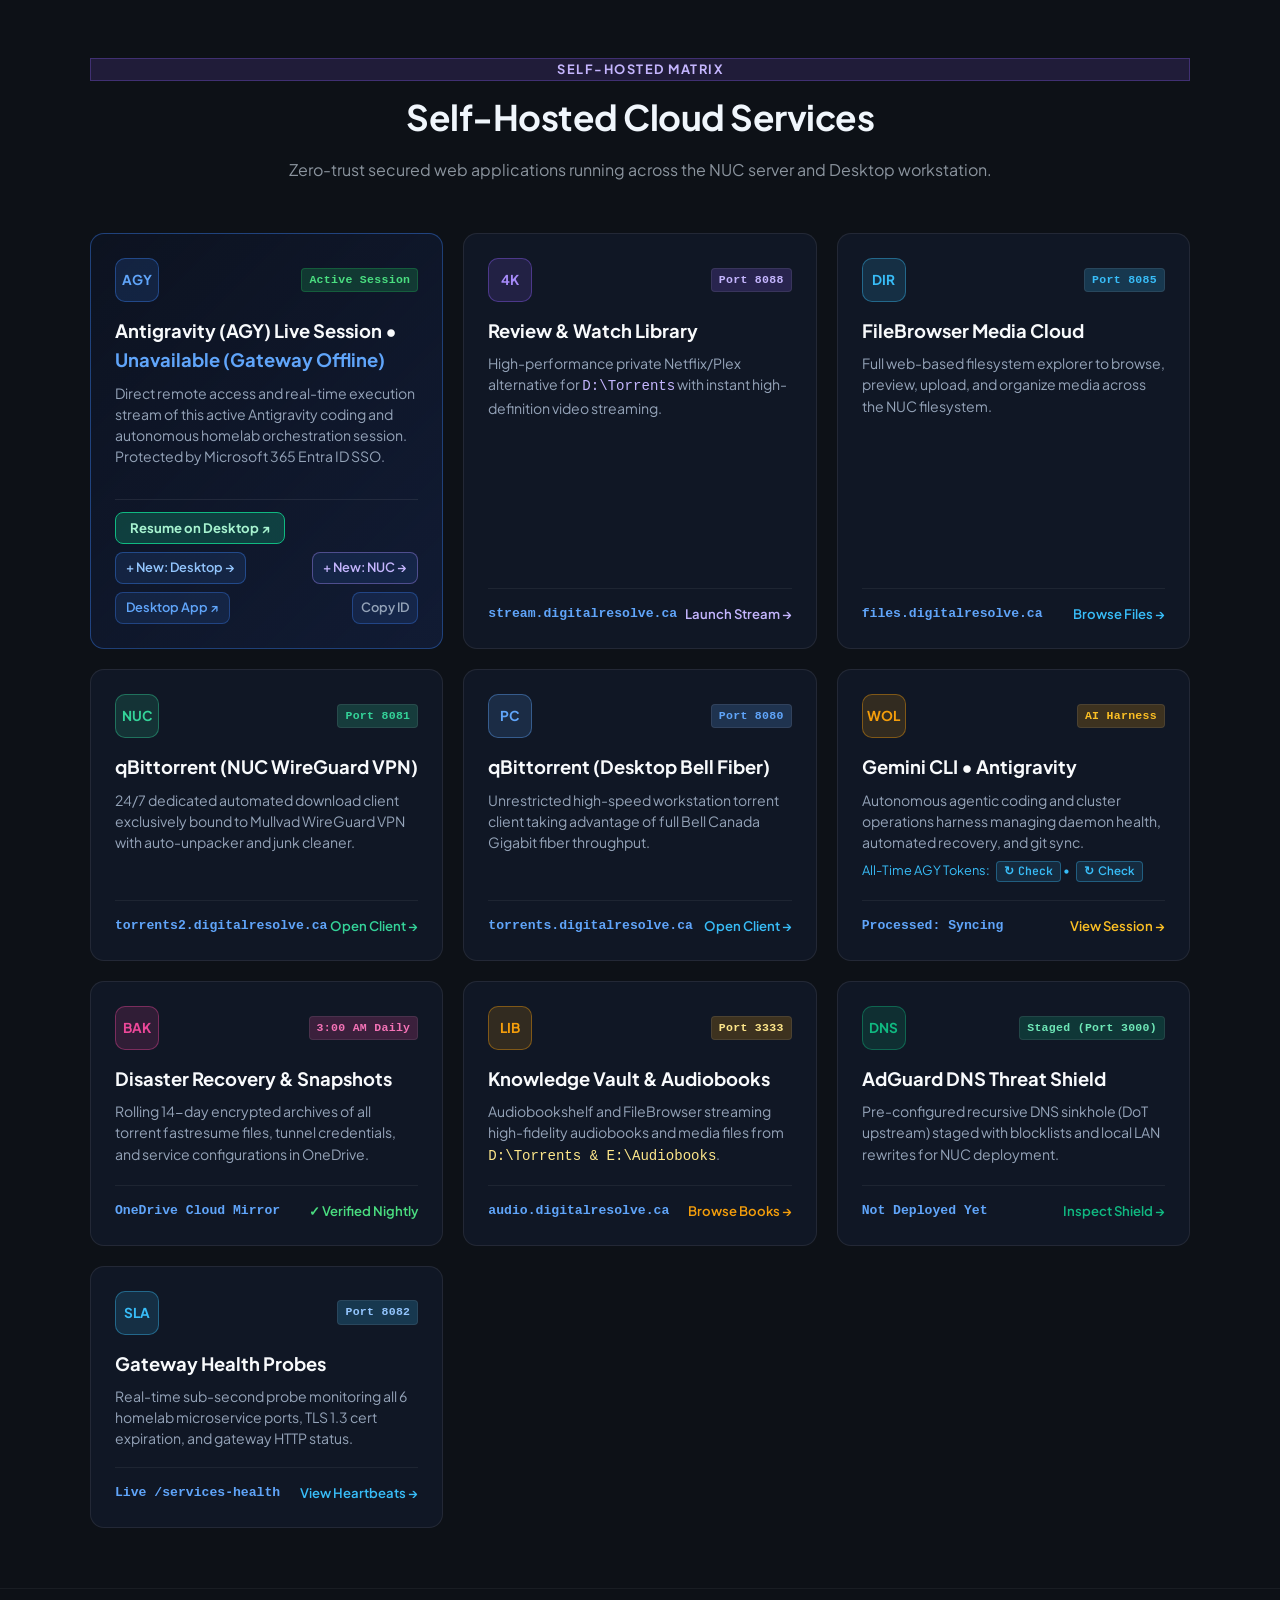
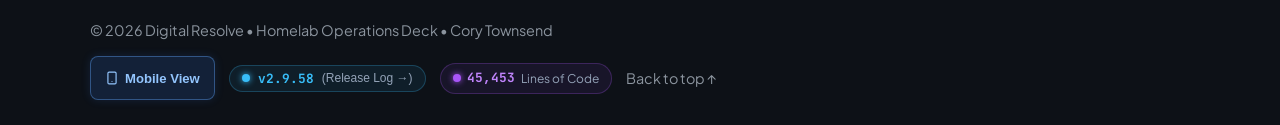
==== commit 81c23854: "Fix header button clipping (1025-1272px) & Ops dropdown alignment (v2.9.58)" ====
--- a/index.html
+++ b/index.html
@@ -8,8 +8,8 @@
   <meta http-equiv="Expires" content="0">
   <title>Digital Resolve - Homelab Operations Deck</title>
   <link rel="icon" type="image/svg+xml" href="data:image/svg+xml,%3Csvg xmlns='http://www.w3.org/2000/svg' viewBox='0 0 32 32'%3E%3Crect width='32' height='32' rx='8' fill='%230b0f17'/%3E%3Cpath d='M8 22V10h7a6 6 0 0 1 0 12H8zm4-3.5h3a2.5 2.5 0 0 0 0-5h-3v5z' fill='%2338bdf8'/%3E%3C/svg%3E">
-  <meta name="description" content="Digital Resolve Homelab Operations Deck v2.9.57 - Digital Resolve - Homelab Operations Deck">
-  <link rel="stylesheet" href="styles.css?v=2.9.57">
+  <meta name="description" content="Digital Resolve Homelab Operations Deck v2.9.58 - Digital Resolve - Homelab Operations Deck">
+  <link rel="stylesheet" href="styles.css?v=2.9.58">
   <link rel="preconnect" href="https://fonts.googleapis.com">
   <link rel="preconnect" href="https://fonts.gstatic.com" crossorigin>
   <link rel="preconnect" href="https://wake.digitalresolve.ca">
@@ -262,7 +262,7 @@
             </button>
             <button type="button" class="btn-action-item" onclick="openChangelogModal()" title="View System Release History">
               <span class="dropdown-dot dot-2"></span>
-              <span>Release Changelog (<span id="menu-changelog-ver">v2.9.57</span>)</span>
+              <span>Release Changelog (<span id="menu-changelog-ver">v2.9.58</span>)</span>
             </button>
             <button type="button" class="btn-action-item" id="menu-sso-auth-btn" onclick="lockSSO(true, event)" title="Sign out and refresh deck behind Microsoft 365 SSO">
               <span class="dropdown-dot" style="background-color: #ef4444; box-shadow: 0 0 6px #ef4444;"></span>
@@ -2451,12 +2451,12 @@
         </button>
         <button type="button" class="version-badge-btn" onclick="openChangelogModal()" title="View System Release Changelog">
           <span class="dropdown-dot" style="background-color: #38bdf8; box-shadow: 0 0 6px #38bdf8;"></span>
-          <span class="mono" style="font-weight: 700; color: #38bdf8; font-size: 0.8rem;" id="footer-version-tag">v2.9.57</span>
+          <span class="mono" style="font-weight: 700; color: #38bdf8; font-size: 0.8rem;" id="footer-version-tag">v2.9.58</span>
           <span style="color: #94a3b8; font-size: 0.75rem;">(Release Log &rarr;)</span>
         </button>
-        <div class="footer-loc-badge" id="footer-loc-badge" title="Project Codebase Scale: 45,348 Lines of Code (HTML: 27,334 lines | CSS: 7,854 lines | JS: 10,159 lines | CNAME)">
+        <div class="footer-loc-badge" id="footer-loc-badge" title="Project Codebase Scale: 45,453 Lines of Code (HTML: 27,430 lines | CSS: 7,863 lines | JS: 10,159 lines | CNAME)">
           <span class="dropdown-dot" style="background-color: #a855f7; box-shadow: 0 0 6px #a855f7;"></span>
-          <span class="mono" style="font-weight: 700; color: #c084fc; font-size: 0.8rem;" id="project-loc-count">45,348</span>
+          <span class="mono" style="font-weight: 700; color: #c084fc; font-size: 0.8rem;" id="project-loc-count">45,453</span>
           <span style="color: #94a3b8; font-size: 0.75rem;">Lines of Code</span>
         </div>
         <div class="footer-links">
@@ -3051,10 +3051,22 @@
       </div>
 
             <div class="changelog-body">
-                                                                                                                                                                                                                                                                                                                                                                                                                                                                                                                                                                                                                                                                                                <!-- Version v2.9.57 (Current) -->
-        <div class="changelog-entry">
-          <div class="changelog-ver-header">
-            <span class="ver-tag current">v2.9.57 | Current</span>
+                                                                                                                                                                                                                                                                                                                                                                                                                                                                                                                                                                                                                                                                                                        <!-- Version v2.9.58 (Current) -->
+        <div class="changelog-entry">
+          <div class="changelog-ver-header">
+            <span class="ver-tag current">v2.9.58 | Current</span>
+            <span class="ver-date">November 26, 2026</span>
+          </div>
+          <h4 class="ver-title">Fix header button clipping (1025–1272px) &amp; Ops dropdown alignment</h4>
+          <ul class="ver-list">
+            <li><strong>Header Wrapping:</strong> Extend responsive header nav wrapping through 1320px so Update and Mobile View buttons never clip off-screen when authenticated.</li>
+            <li><strong>Ops Dropdown Alignment:</strong> Right-align the rightmost Ops &amp; Tools dropdown above 768px so badges and quota items stay fully visible on iPad Landscape (980–1024px).</li>
+          </ul>
+        </div>
+        <!-- Version v2.9.57 -->
+        <div class="changelog-entry">
+          <div class="changelog-ver-header">
+            <span class="ver-tag">v2.9.57</span>
             <span class="ver-date">November 26, 2026</span>
           </div>
           <h4 class="ver-title">Fix polling races, LAN health failover, SSO re-auth &amp; telemetry coercion</h4>
@@ -4573,6 +4585,6 @@
       </div>
     </div>
   </div>
-  <script src="app.js?v=2.9.57"></script>
+  <script src="app.js?v=2.9.58"></script>
 </body>
 </html>
--- a/styles.css
+++ b/styles.css
@@ -640,6 +640,14 @@
   z-index: 1000;
 }
 
+@media (min-width: 769px) {
+  .nav-tools-group .dropdown:last-child .dropdown-menu {
+    left: auto;
+    right: 0;
+    max-width: calc(100vw - 24px);
+  }
+}
+
 /* Invisible bridge so cursor never drops hover while traveling from button to menu */
 .dropdown-menu::before {
   content: '';
@@ -3971,11 +3979,12 @@
 }
 
 /* ==========================================================================
-   Tablet Breakpoint Header & Navigation Wrapping (769px - 1024px)
-   Prevents horizontal overflow and clipped action buttons on iPad/tablet widths
-   while keeping desktop (>= 1025px) and mobile (<= 768px) layouts unchanged.
+   Tablet & Compact Desktop Header & Navigation Wrapping (769px - 1320px)
+   Prevents horizontal overflow and clipped action buttons across tablet and
+   compact desktop widths (logged-out and M365-authenticated) while keeping
+   wide desktop (>= 1321px) and mobile (<= 768px) layouts unchanged.
    ========================================================================== */
-@media (min-width: 769px) and (max-width: 1024px) {
+@media (min-width: 769px) and (max-width: 1320px) {
   html:not(.mobile-layout) .header {
     padding: 10px 0;
   }
@@ -6230,7 +6239,7 @@
   height: 34px;
 }
 
-@media (max-width: 1100px) {
+@media (max-width: 1320px) {
   .nav-pages-group {
     flex-wrap: wrap;
   }
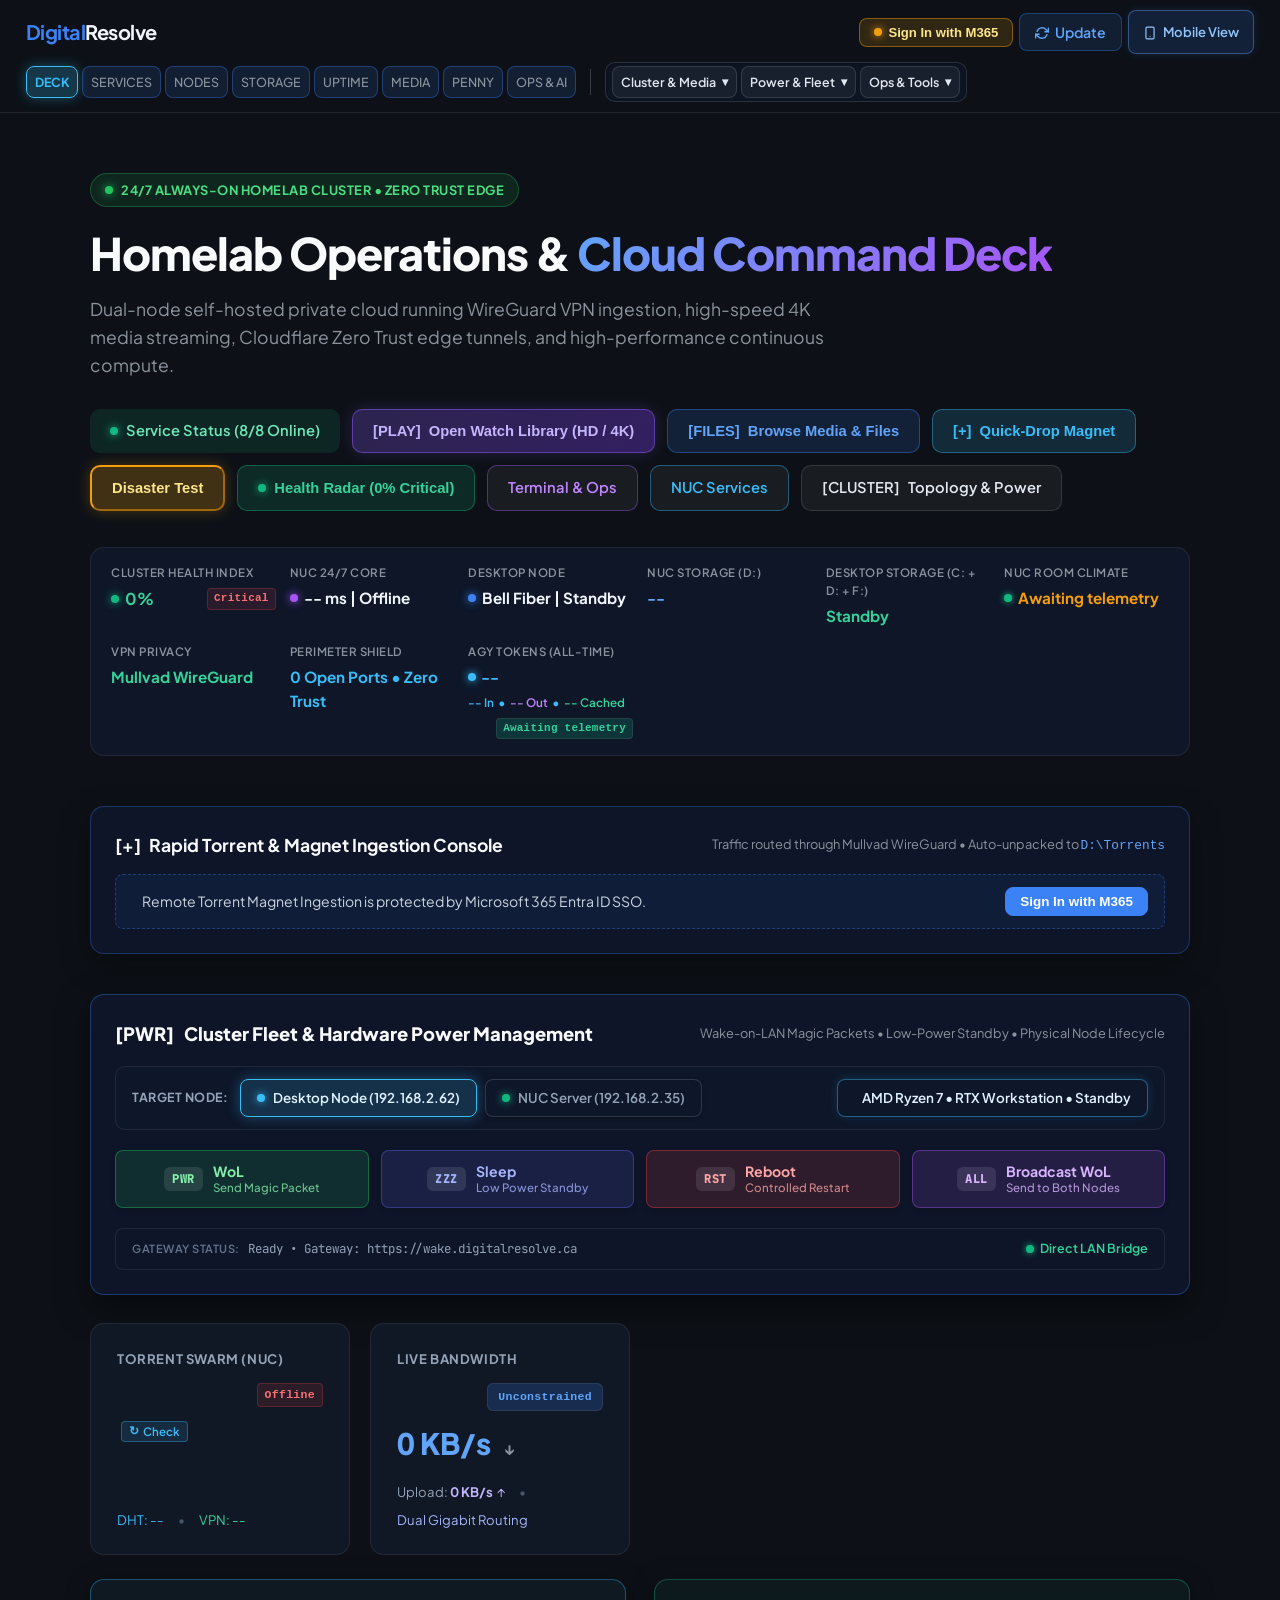
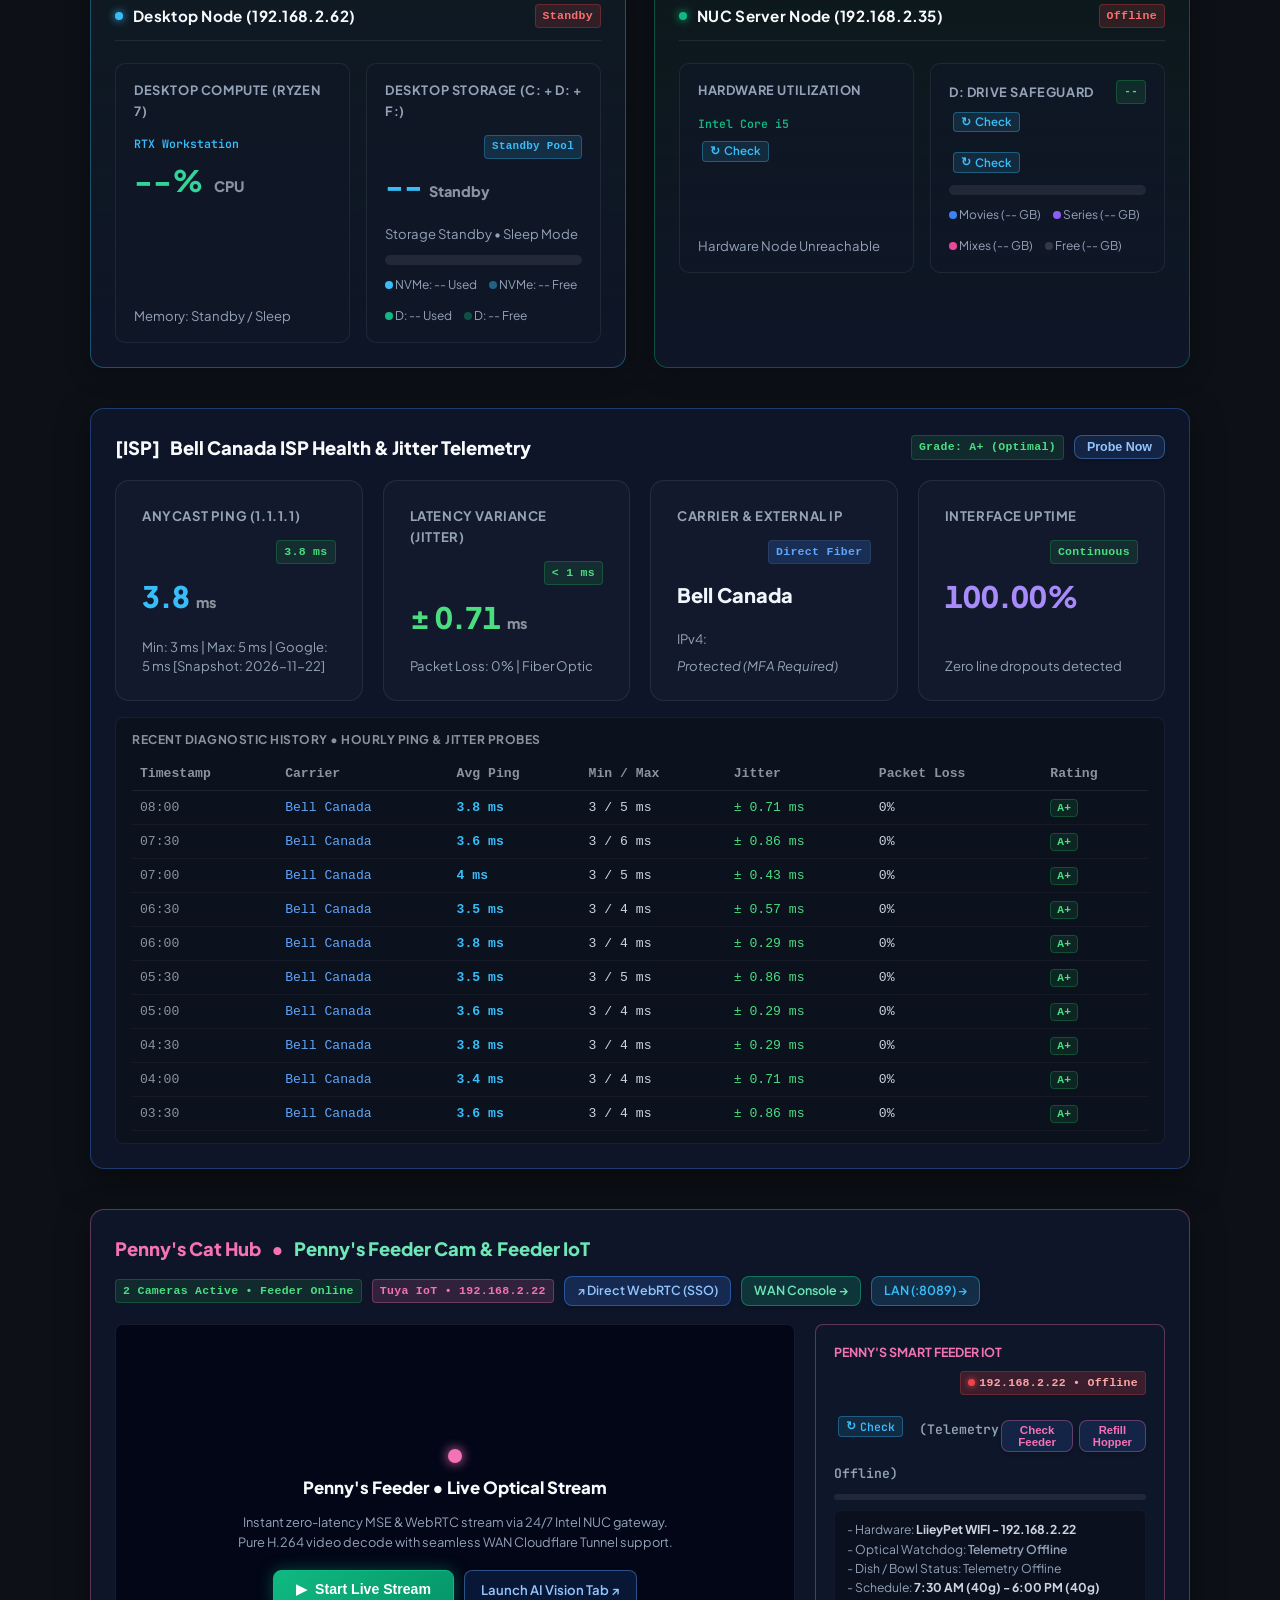
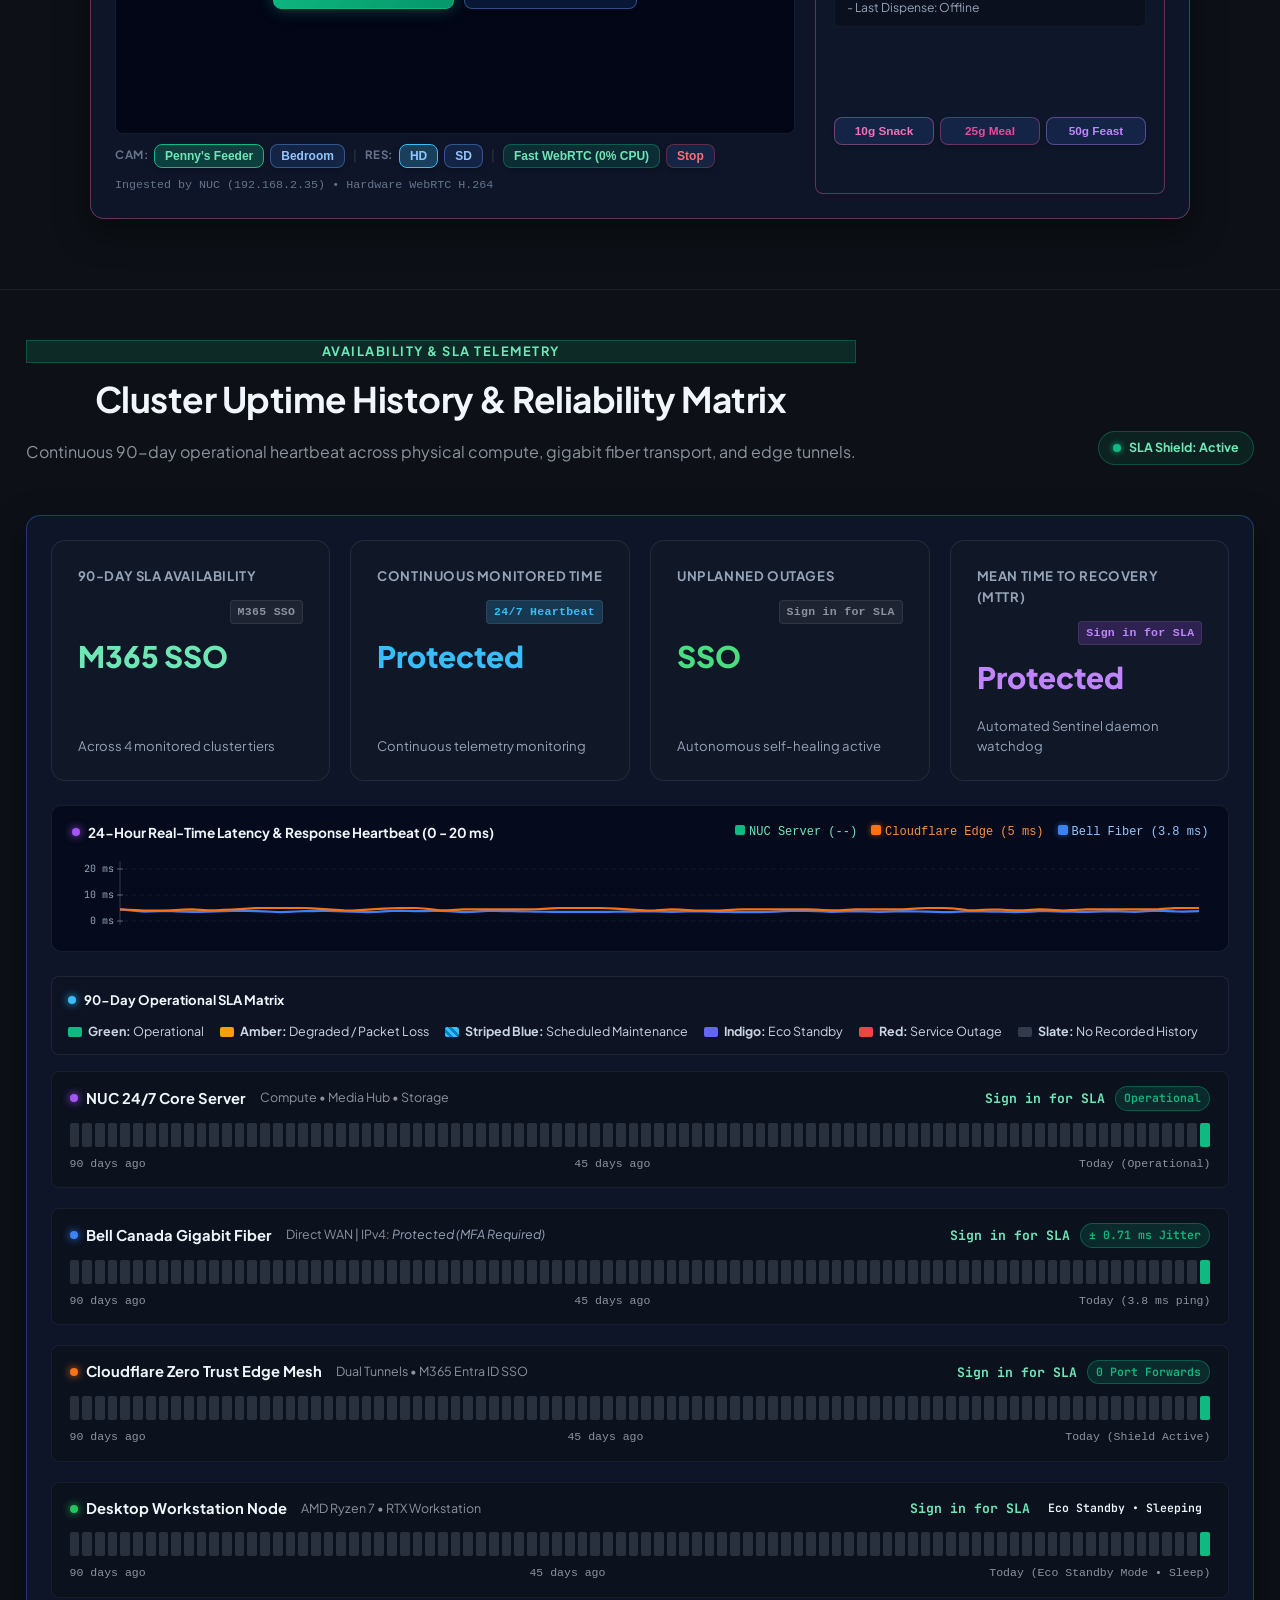
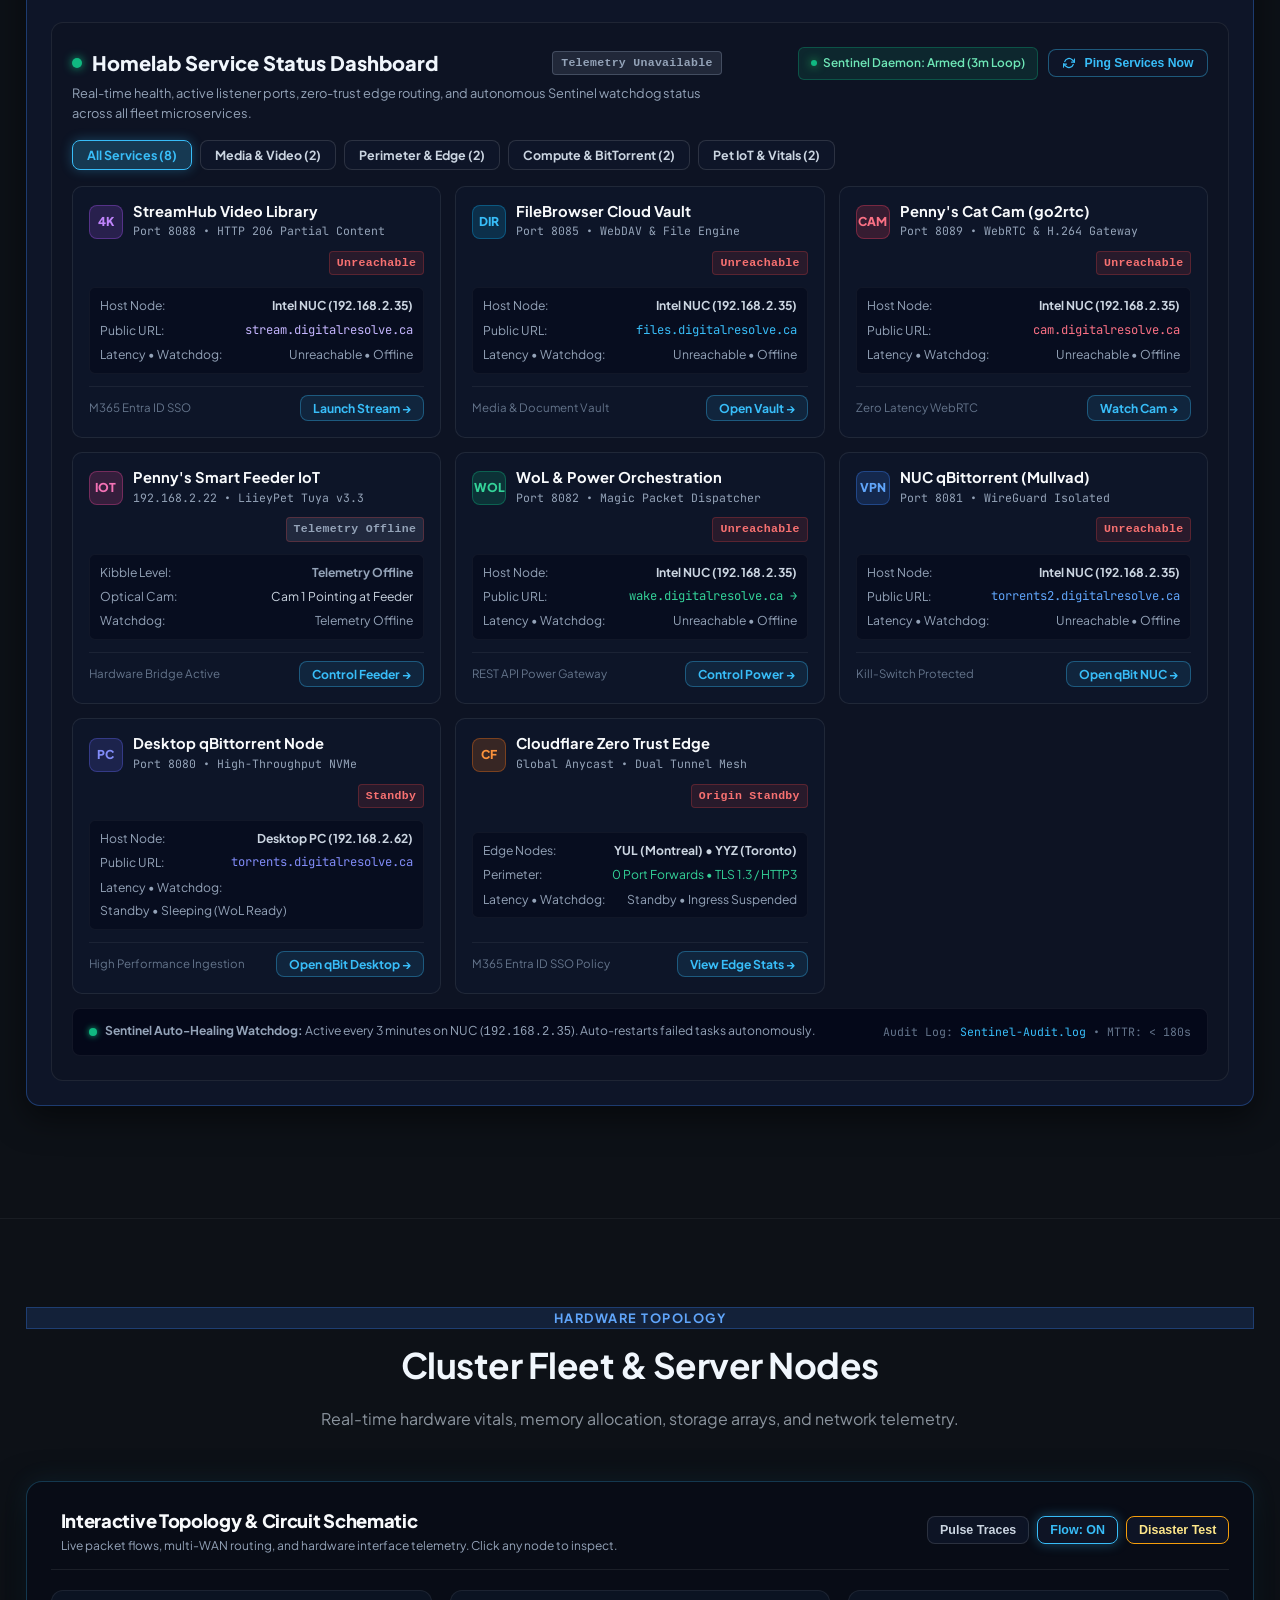
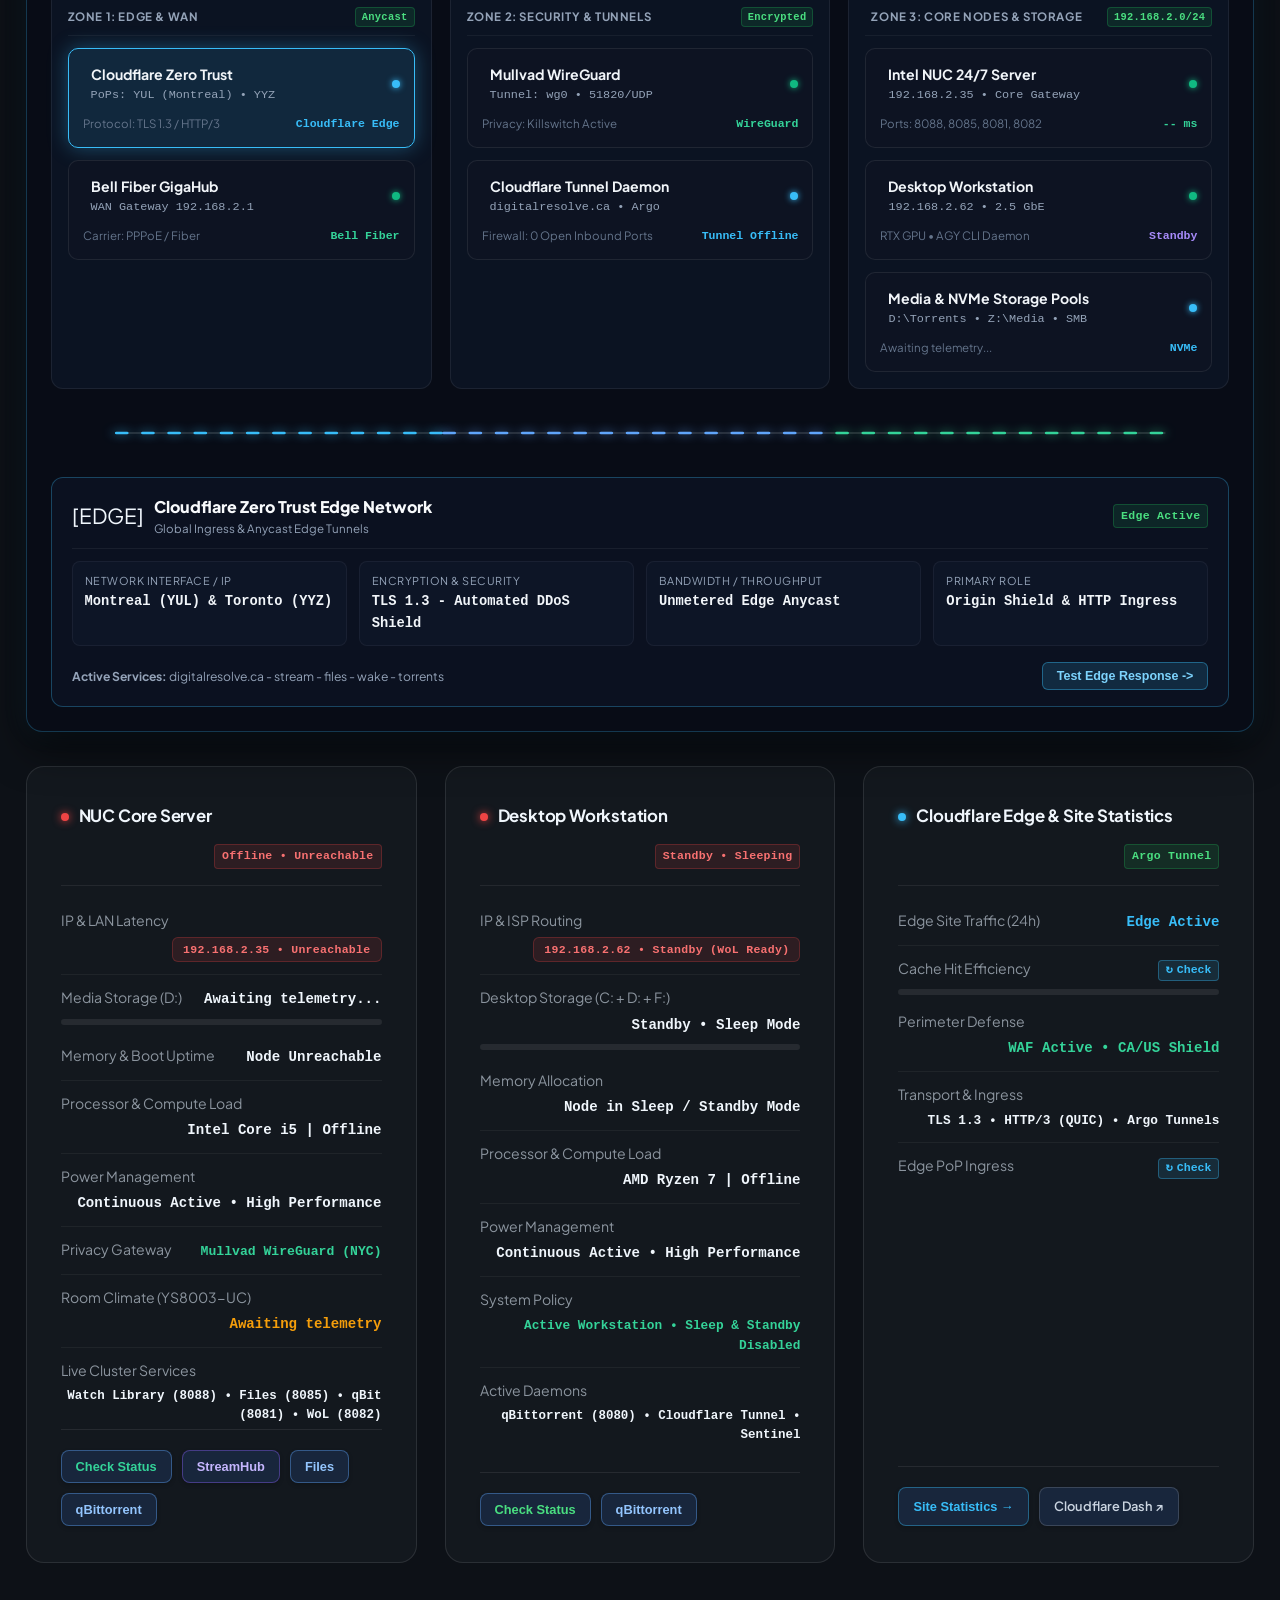
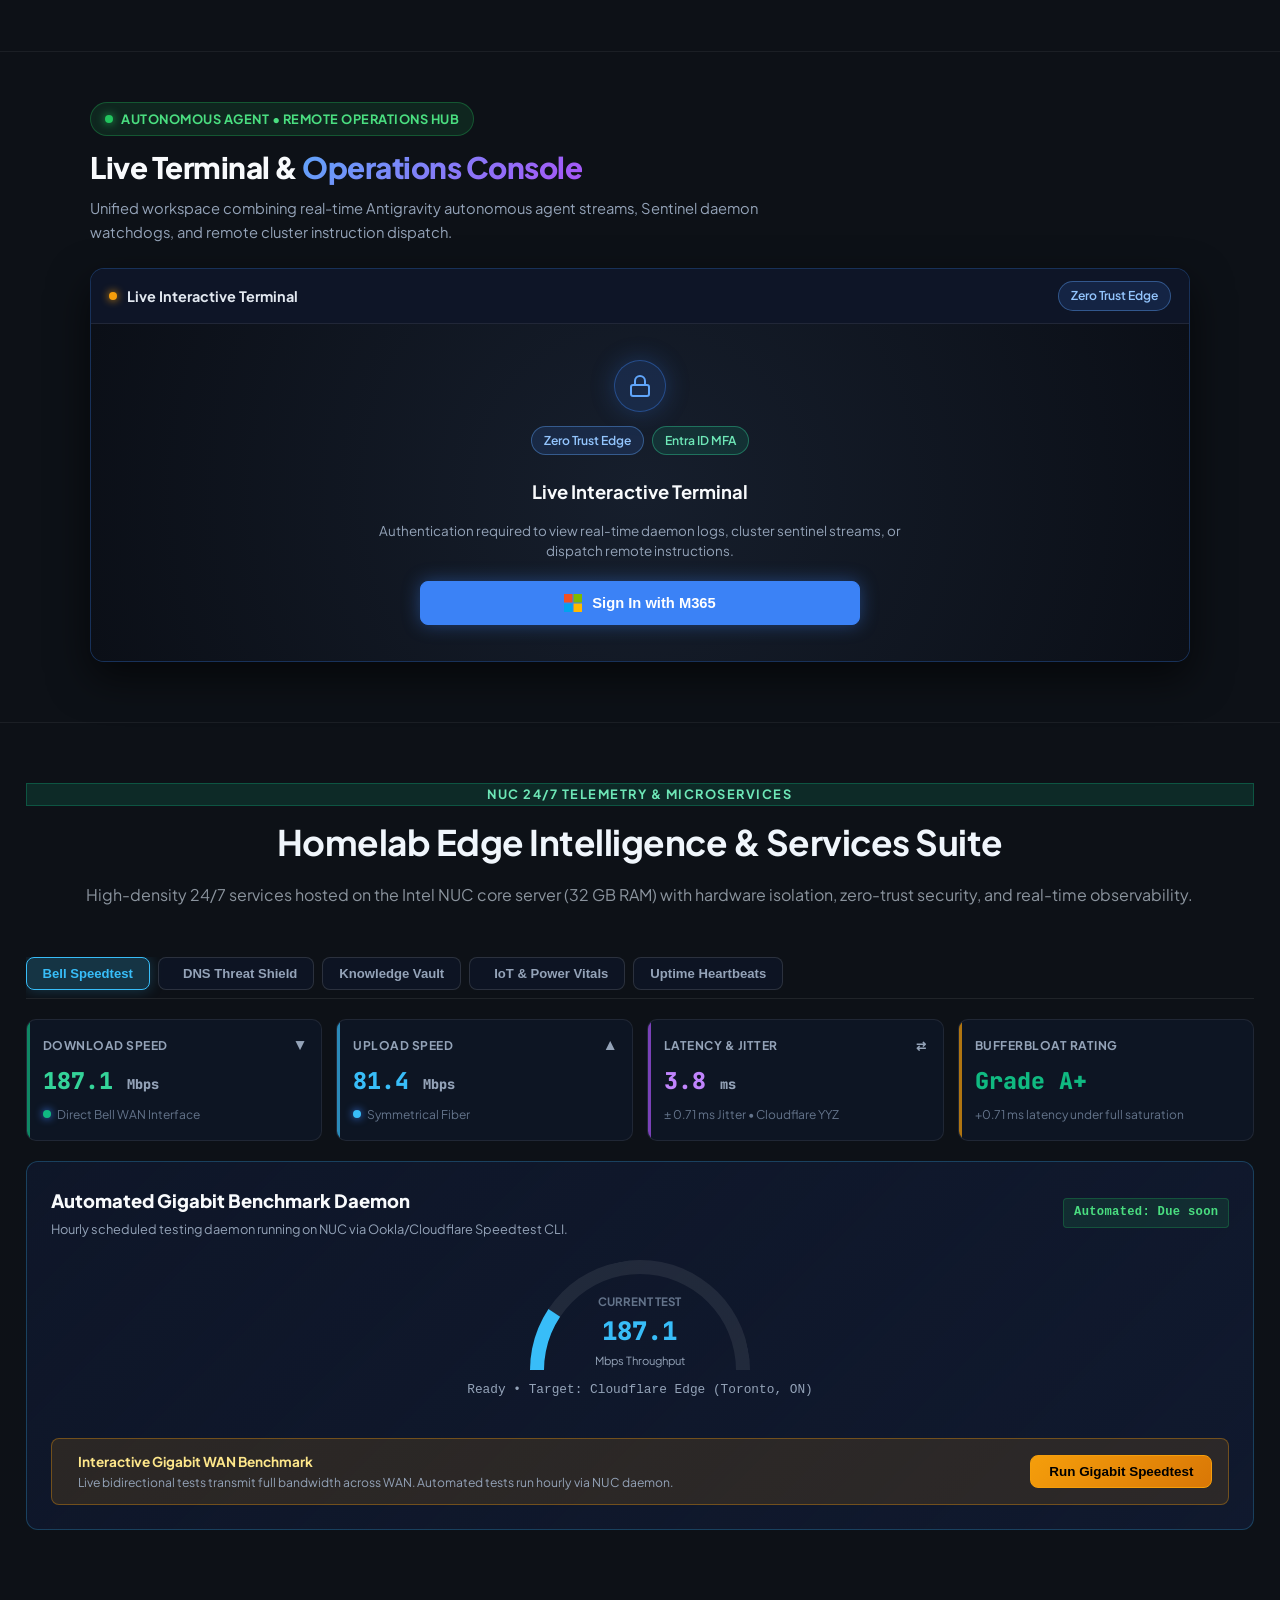
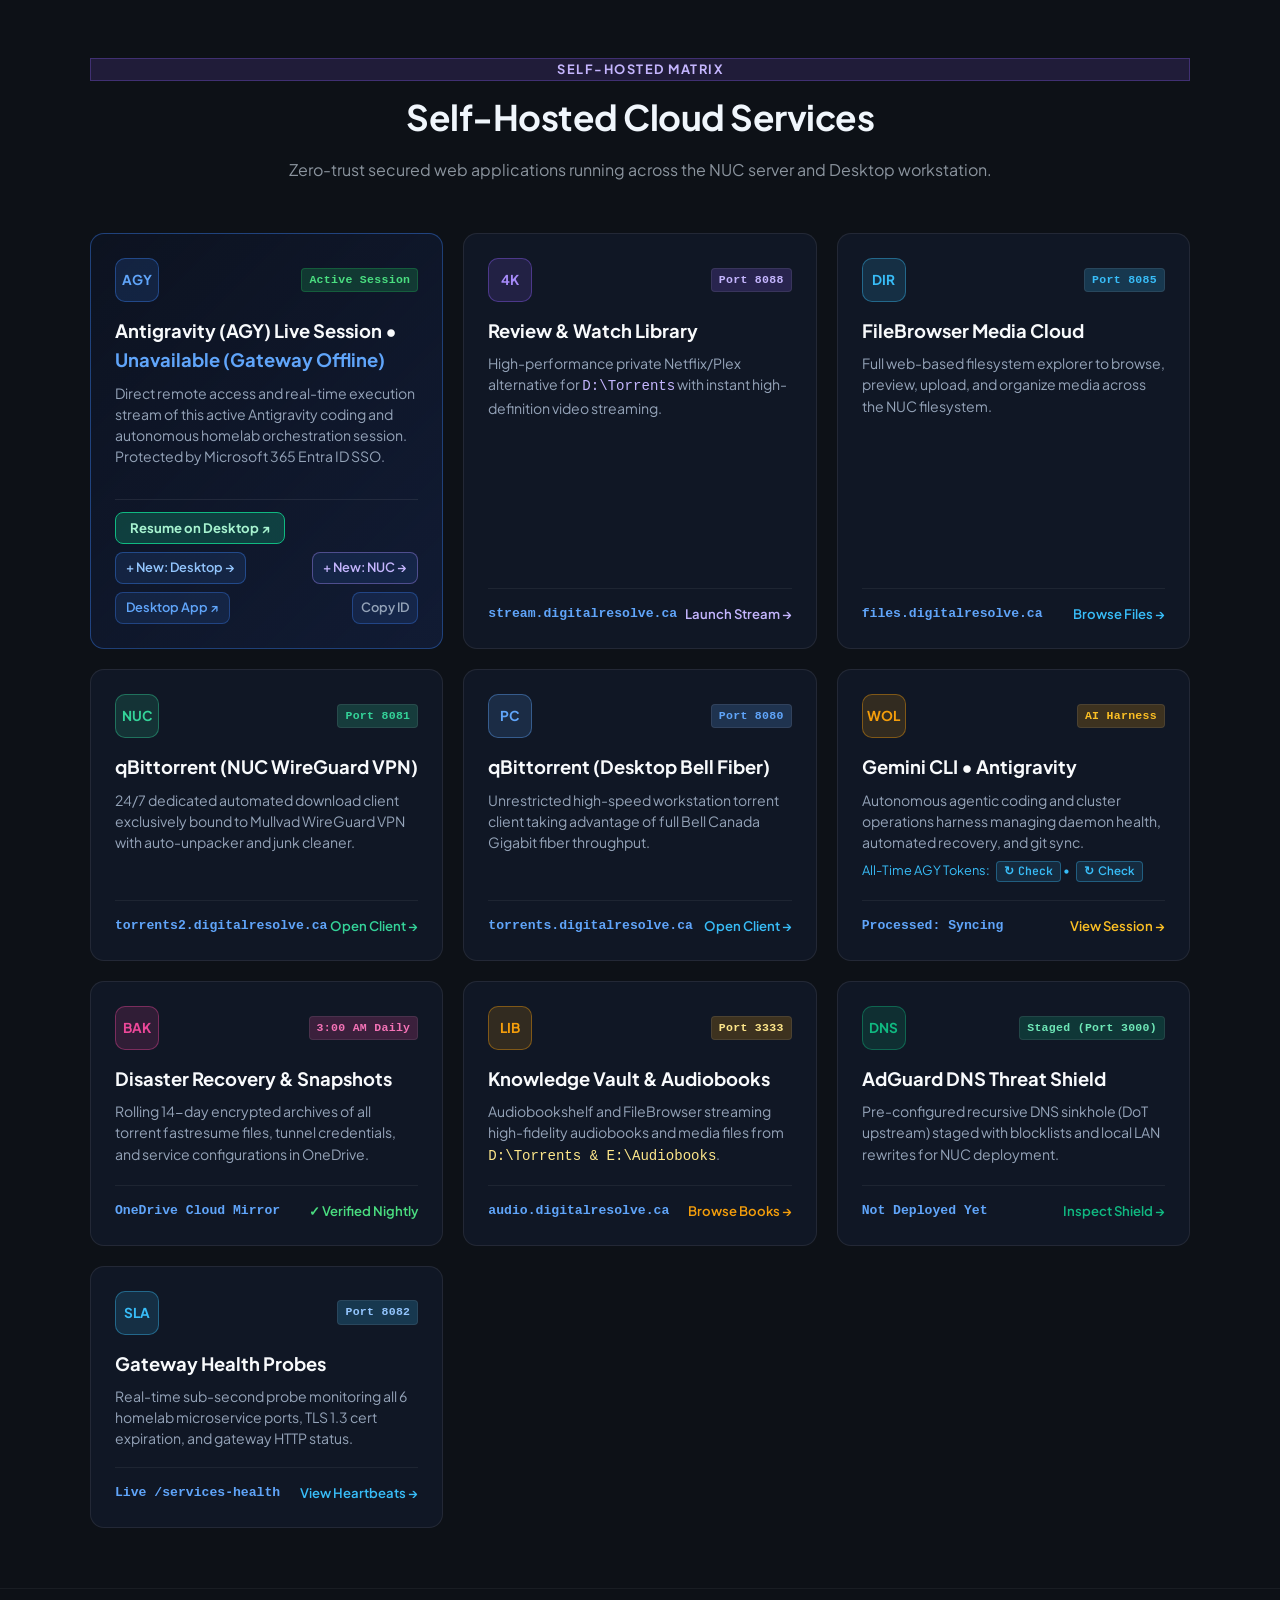
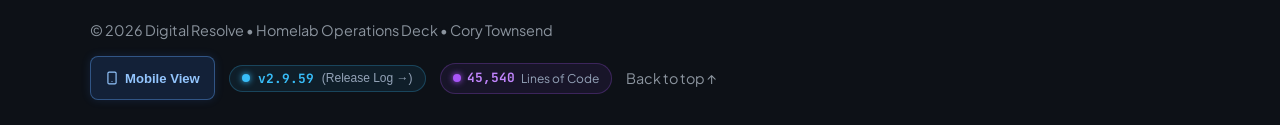
==== commit 893fb9a1: "v2.9.59: Remove dead Tailscale :5252 Web Client link" ====
--- a/index.html
+++ b/index.html
@@ -8,8 +8,8 @@
   <meta http-equiv="Expires" content="0">
   <title>Digital Resolve - Homelab Operations Deck</title>
   <link rel="icon" type="image/svg+xml" href="data:image/svg+xml,%3Csvg xmlns='http://www.w3.org/2000/svg' viewBox='0 0 32 32'%3E%3Crect width='32' height='32' rx='8' fill='%230b0f17'/%3E%3Cpath d='M8 22V10h7a6 6 0 0 1 0 12H8zm4-3.5h3a2.5 2.5 0 0 0 0-5h-3v5z' fill='%2338bdf8'/%3E%3C/svg%3E">
-  <meta name="description" content="Digital Resolve Homelab Operations Deck v2.9.58 - Digital Resolve - Homelab Operations Deck">
-  <link rel="stylesheet" href="styles.css?v=2.9.58">
+  <meta name="description" content="Digital Resolve Homelab Operations Deck v2.9.59 - Digital Resolve - Homelab Operations Deck">
+  <link rel="stylesheet" href="styles.css?v=2.9.59">
   <link rel="preconnect" href="https://fonts.googleapis.com">
   <link rel="preconnect" href="https://fonts.gstatic.com" crossorigin>
   <link rel="preconnect" href="https://wake.digitalresolve.ca">
@@ -262,7 +262,7 @@
             </button>
             <button type="button" class="btn-action-item" onclick="openChangelogModal()" title="View System Release History">
               <span class="dropdown-dot dot-2"></span>
-              <span>Release Changelog (<span id="menu-changelog-ver">v2.9.58</span>)</span>
+              <span>Release Changelog (<span id="menu-changelog-ver">v2.9.59</span>)</span>
             </button>
             <button type="button" class="btn-action-item" id="menu-sso-auth-btn" onclick="lockSSO(true, event)" title="Sign out and refresh deck behind Microsoft 365 SSO">
               <span class="dropdown-dot" style="background-color: #ef4444; box-shadow: 0 0 6px #ef4444;"></span>
@@ -2451,12 +2451,12 @@
         </button>
         <button type="button" class="version-badge-btn" onclick="openChangelogModal()" title="View System Release Changelog">
           <span class="dropdown-dot" style="background-color: #38bdf8; box-shadow: 0 0 6px #38bdf8;"></span>
-          <span class="mono" style="font-weight: 700; color: #38bdf8; font-size: 0.8rem;" id="footer-version-tag">v2.9.58</span>
+          <span class="mono" style="font-weight: 700; color: #38bdf8; font-size: 0.8rem;" id="footer-version-tag">v2.9.59</span>
           <span style="color: #94a3b8; font-size: 0.75rem;">(Release Log &rarr;)</span>
         </button>
-        <div class="footer-loc-badge" id="footer-loc-badge" title="Project Codebase Scale: 45,453 Lines of Code (HTML: 27,430 lines | CSS: 7,863 lines | JS: 10,159 lines | CNAME)">
+        <div class="footer-loc-badge" id="footer-loc-badge" title="Project Codebase Scale: 45,540 Lines of Code (HTML: 27,518 lines | CSS: 7,863 lines | JS: 10,158 lines | CNAME)">
           <span class="dropdown-dot" style="background-color: #a855f7; box-shadow: 0 0 6px #a855f7;"></span>
-          <span class="mono" style="font-weight: 700; color: #c084fc; font-size: 0.8rem;" id="project-loc-count">45,453</span>
+          <span class="mono" style="font-weight: 700; color: #c084fc; font-size: 0.8rem;" id="project-loc-count">45,540</span>
           <span style="color: #94a3b8; font-size: 0.75rem;">Lines of Code</span>
         </div>
         <div class="footer-links">
@@ -3051,10 +3051,21 @@
       </div>
 
             <div class="changelog-body">
-                                                                                                                                                                                                                                                                                                                                                                                                                                                                                                                                                                                                                                                                                                        <!-- Version v2.9.58 (Current) -->
-        <div class="changelog-entry">
-          <div class="changelog-ver-header">
-            <span class="ver-tag current">v2.9.58 | Current</span>
+                                                                                                                                                                                                                                                                                                                                                                                                                                                                                                                                                                                                                                                                                                                <!-- Version v2.9.59 (Current) -->
+        <div class="changelog-entry">
+          <div class="changelog-ver-header">
+            <span class="ver-tag current">v2.9.59 | Current</span>
+            <span class="ver-date">November 26, 2026</span>
+          </div>
+          <h4 class="ver-title">Remove dead Tailscale :5252 Web Client link</h4>
+          <ul class="ver-list">
+            <li><strong>Tailscale Modal:</strong> Remove the broken http://100.68.136.76:5252 Web Client link (Tailscale Web Client is intentionally disabled on NUC) so every Tailscale modal action resolves cleanly.</li>
+          </ul>
+        </div>
+        <!-- Version v2.9.58 -->
+        <div class="changelog-entry">
+          <div class="changelog-ver-header">
+            <span class="ver-tag">v2.9.58</span>
             <span class="ver-date">November 26, 2026</span>
           </div>
           <h4 class="ver-title">Fix header button clipping (1025–1272px) &amp; Ops dropdown alignment</h4>
@@ -4585,6 +4596,6 @@
       </div>
     </div>
   </div>
-  <script src="app.js?v=2.9.58"></script>
+  <script src="app.js?v=2.9.59"></script>
 </body>
 </html>
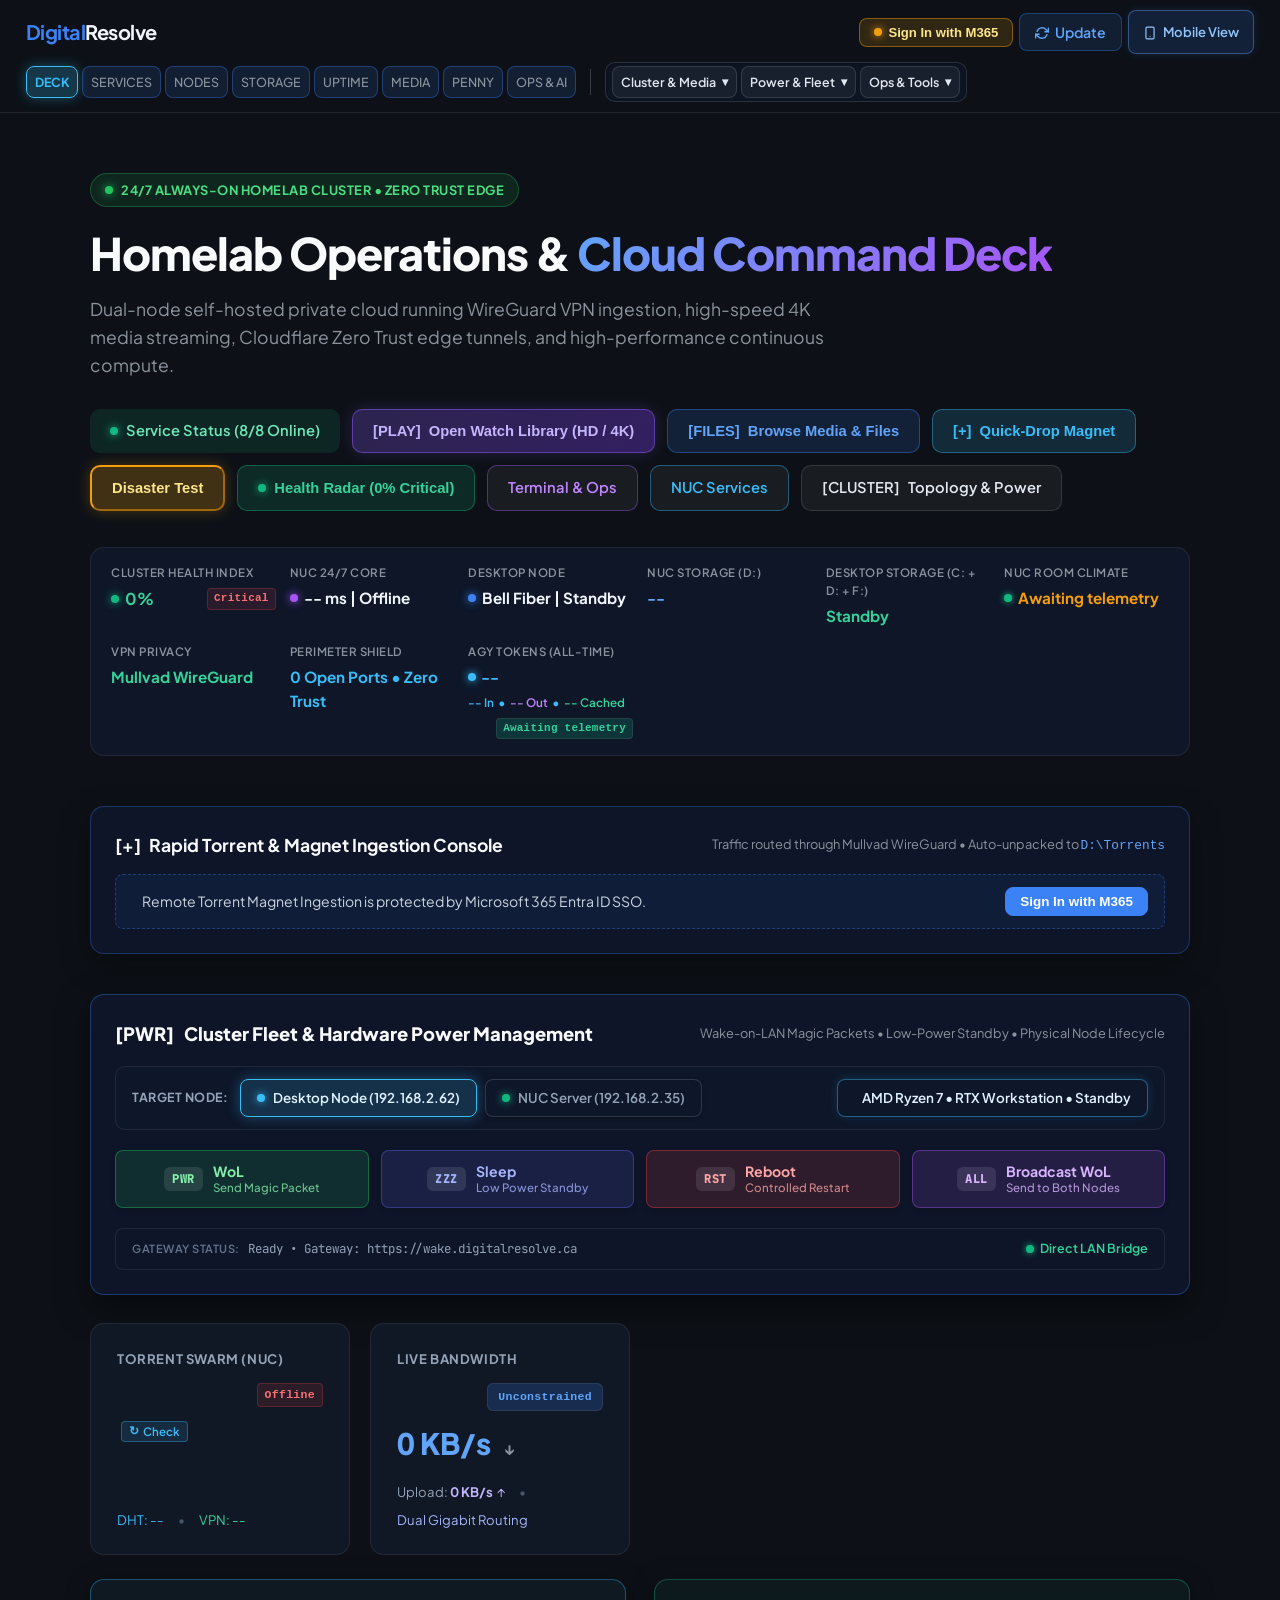
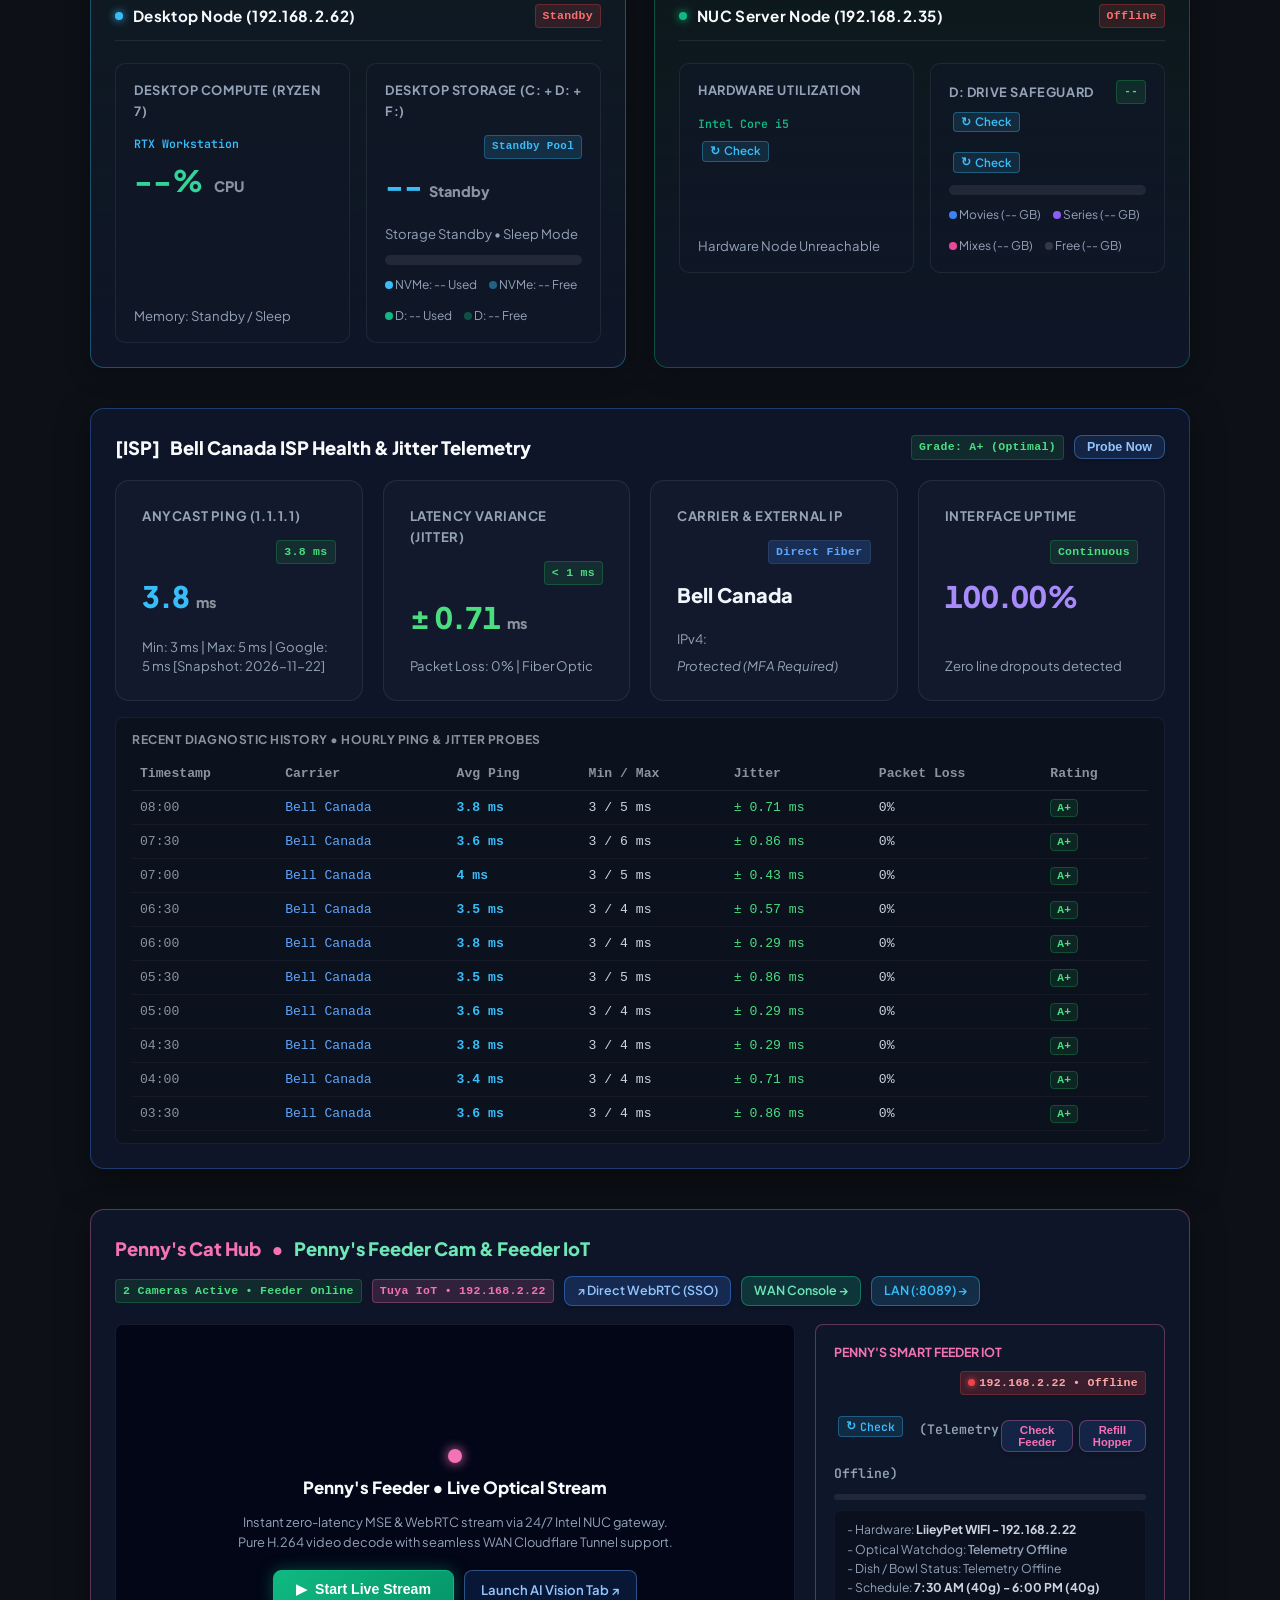
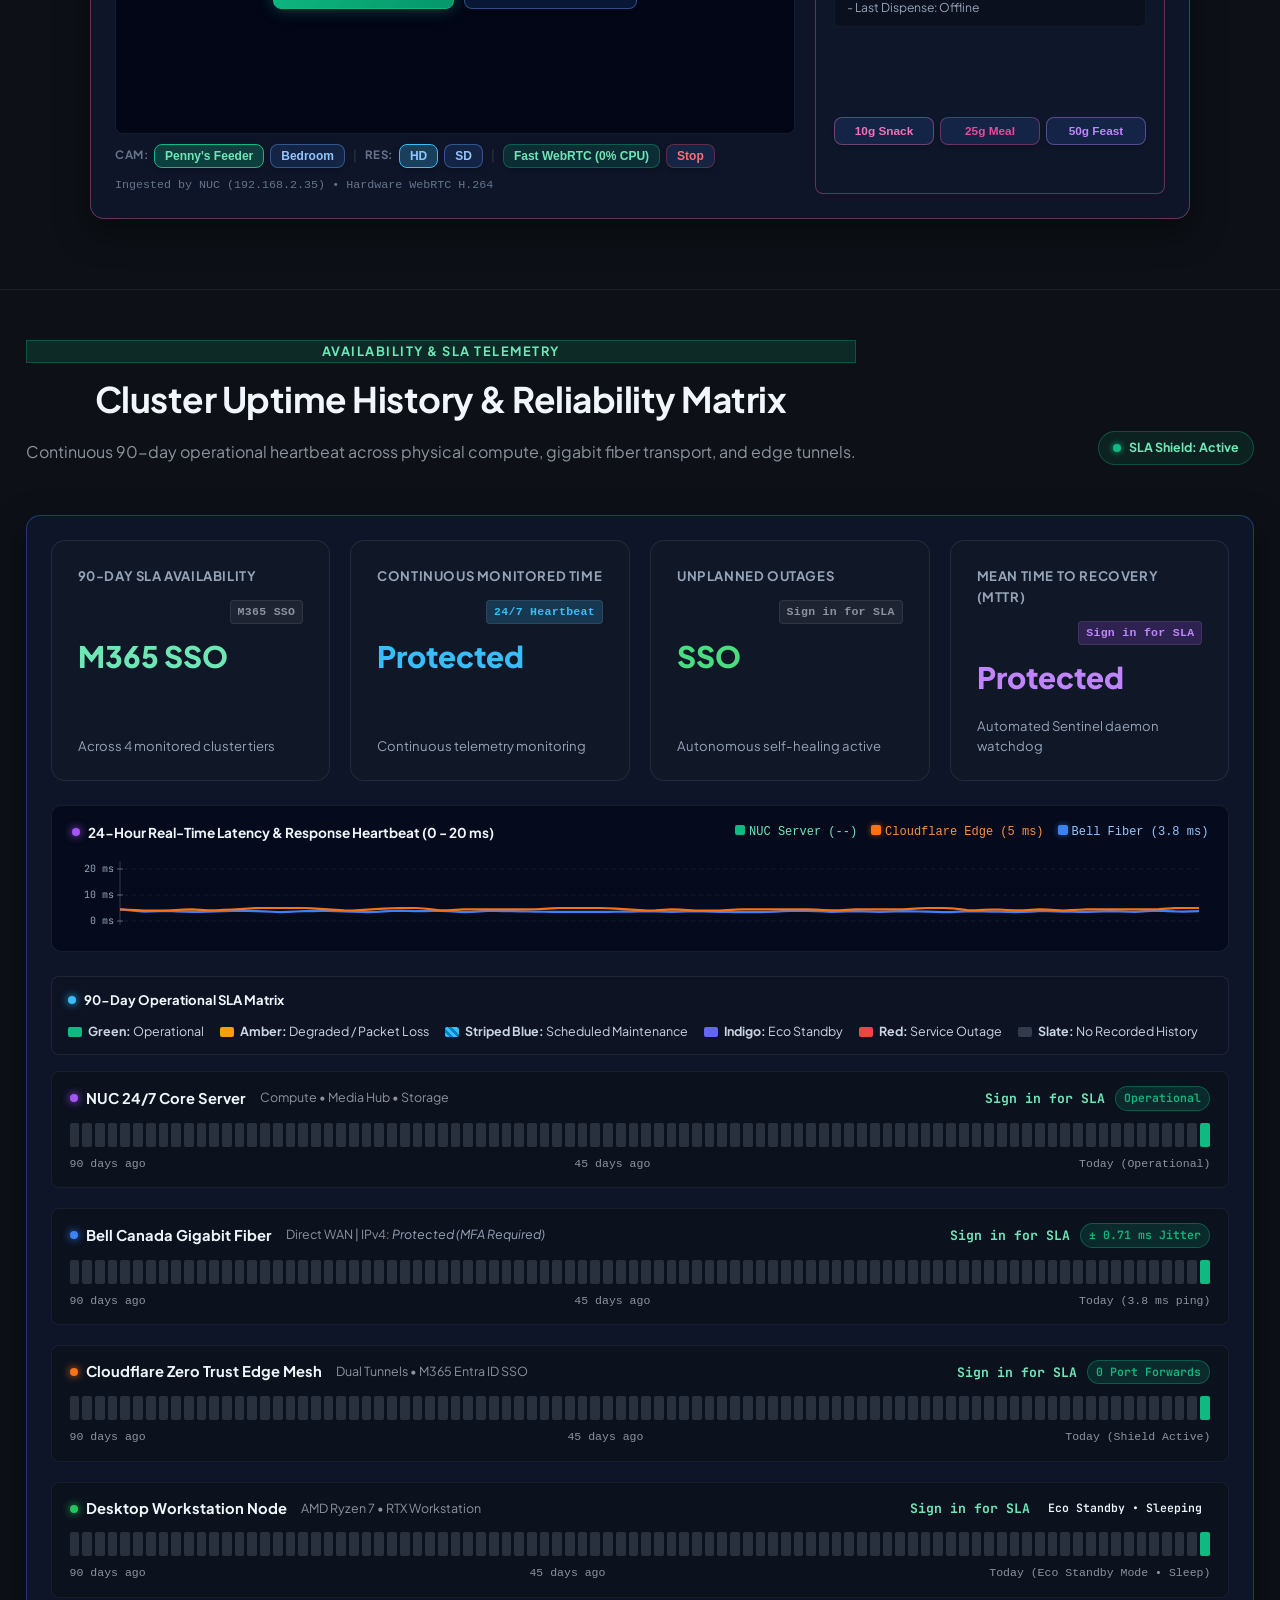
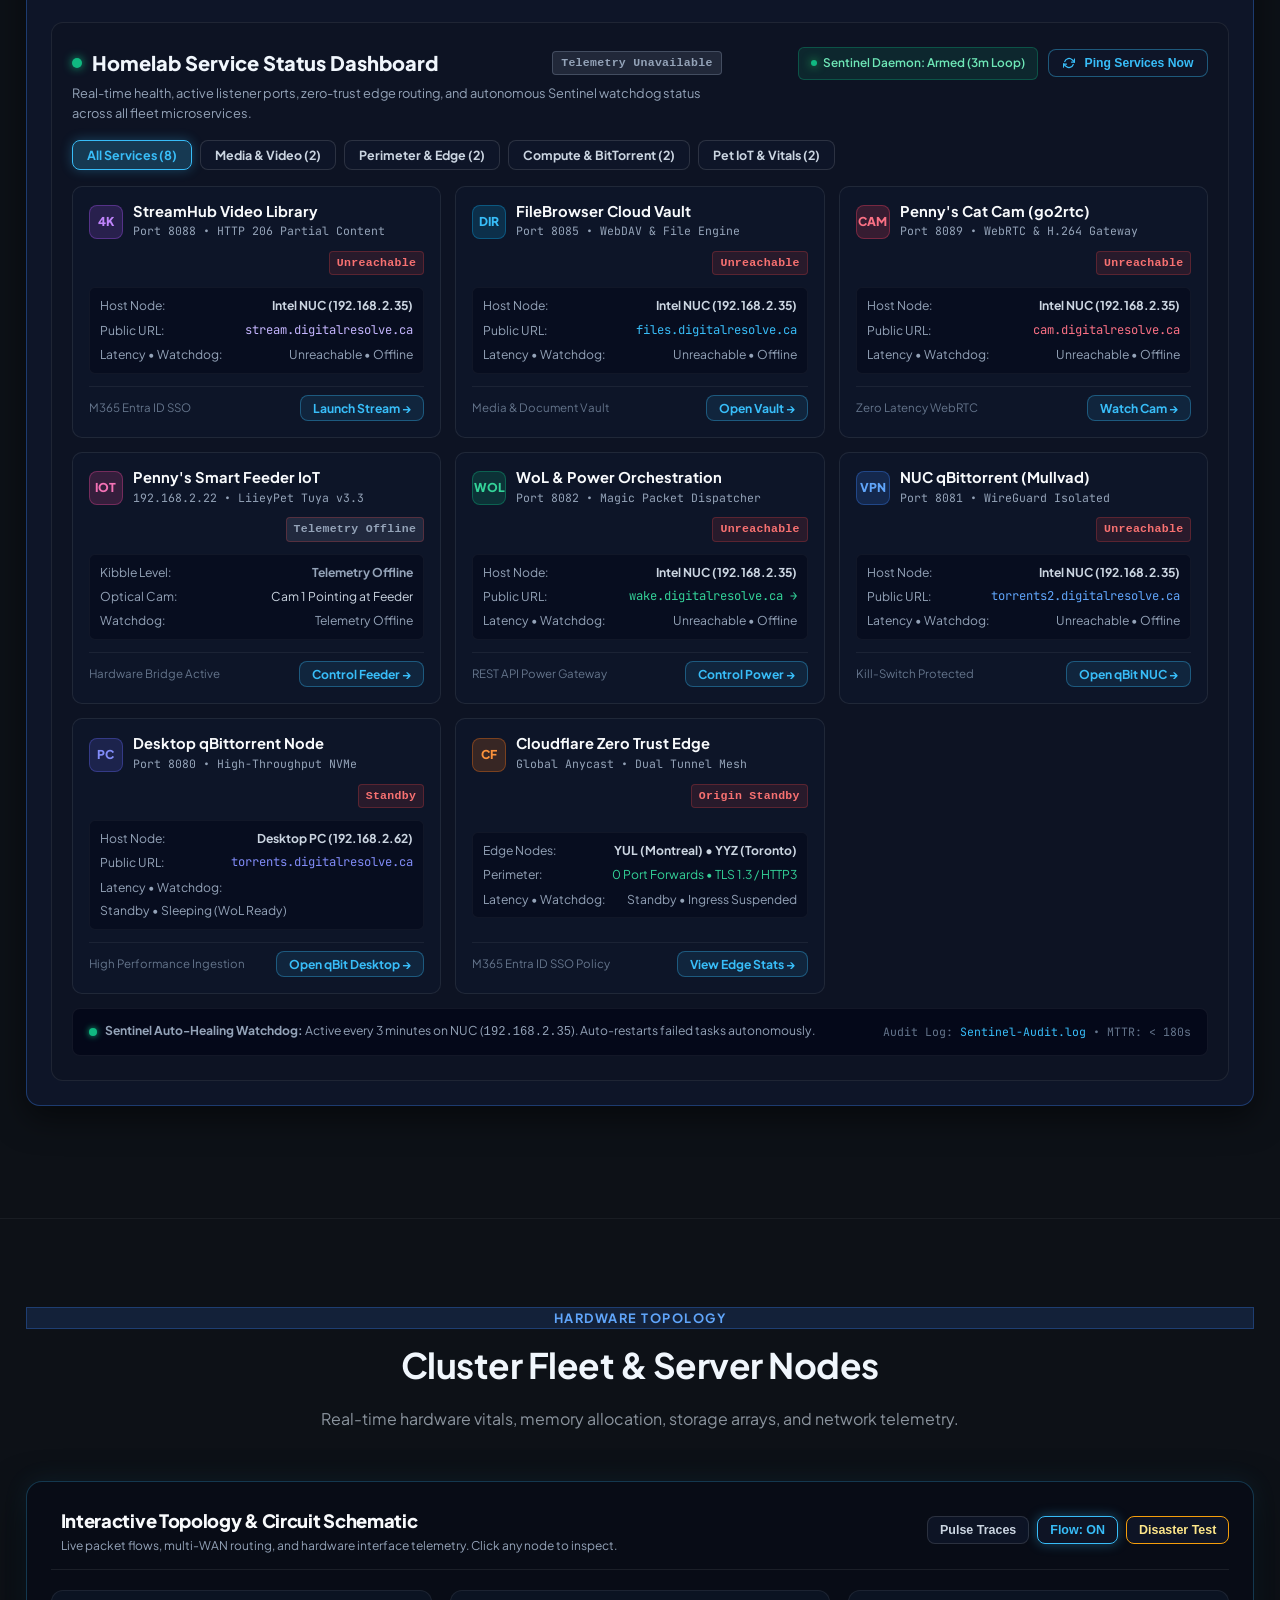
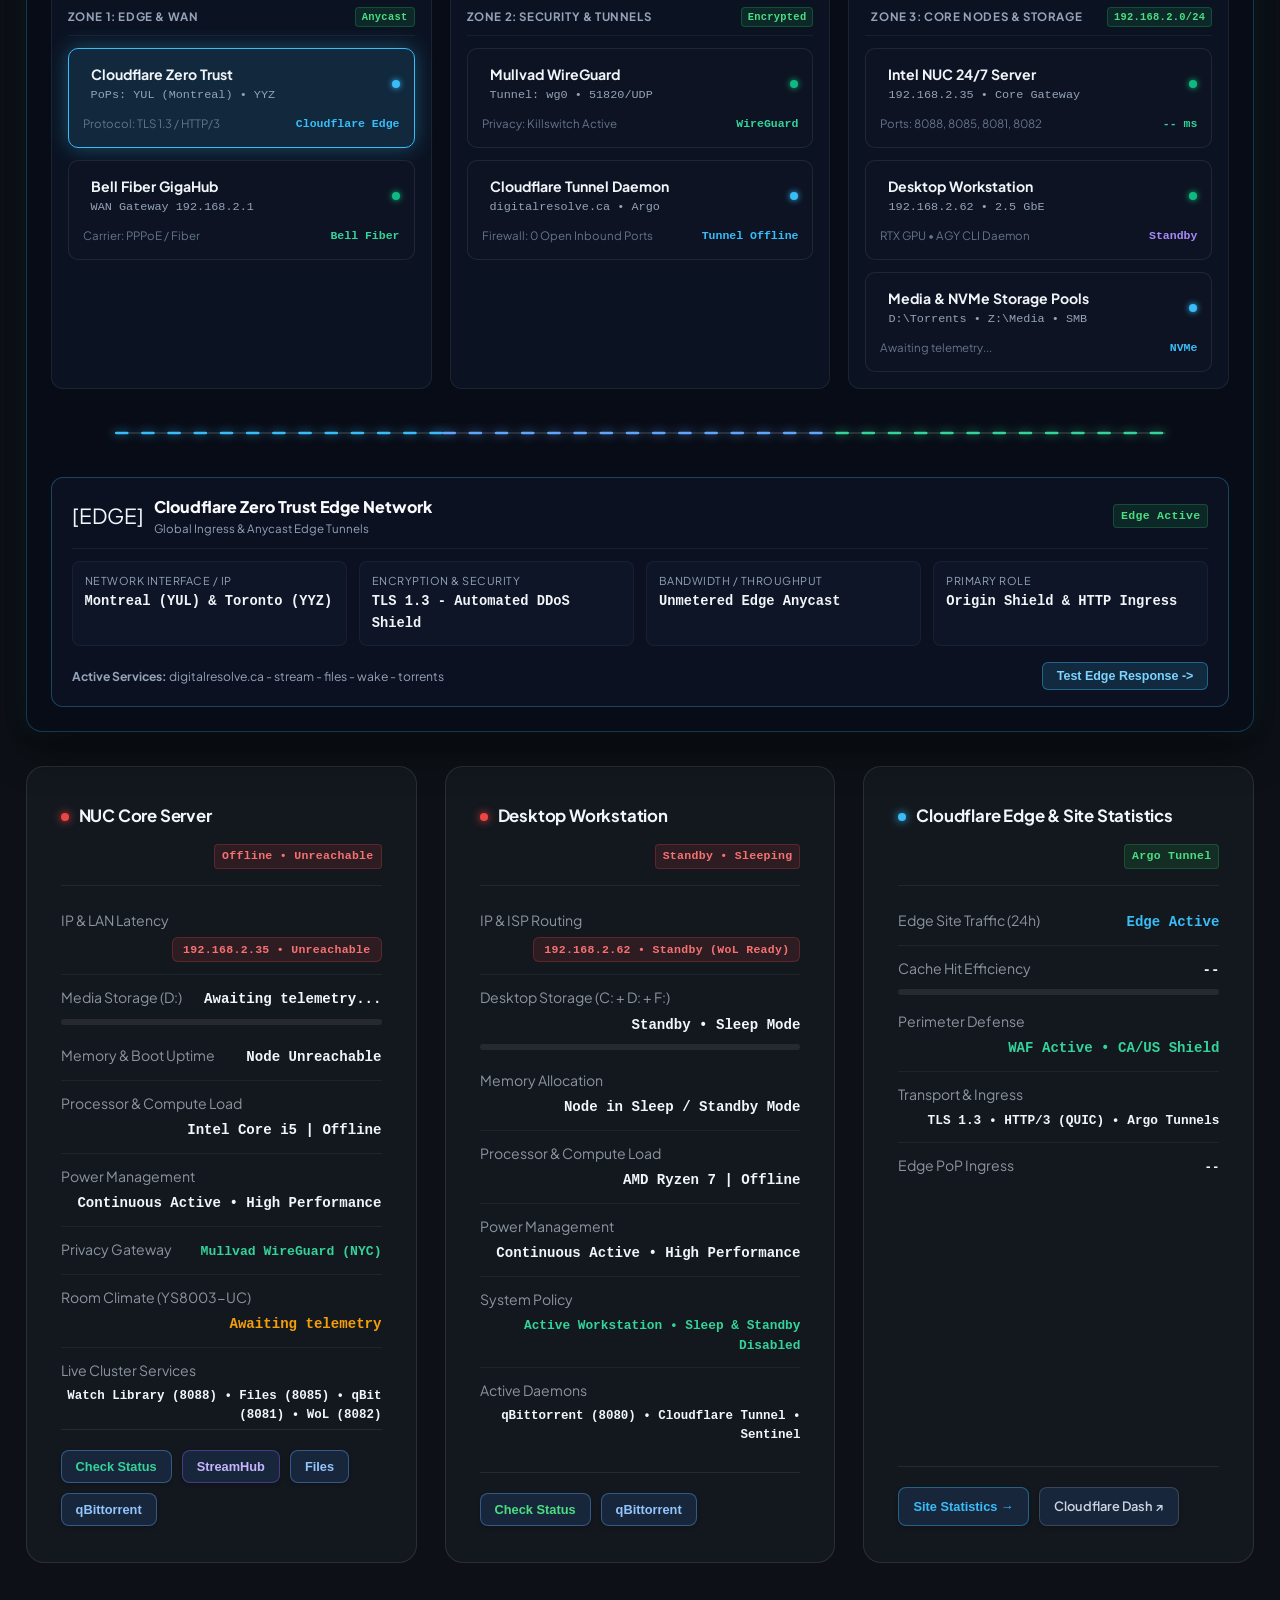
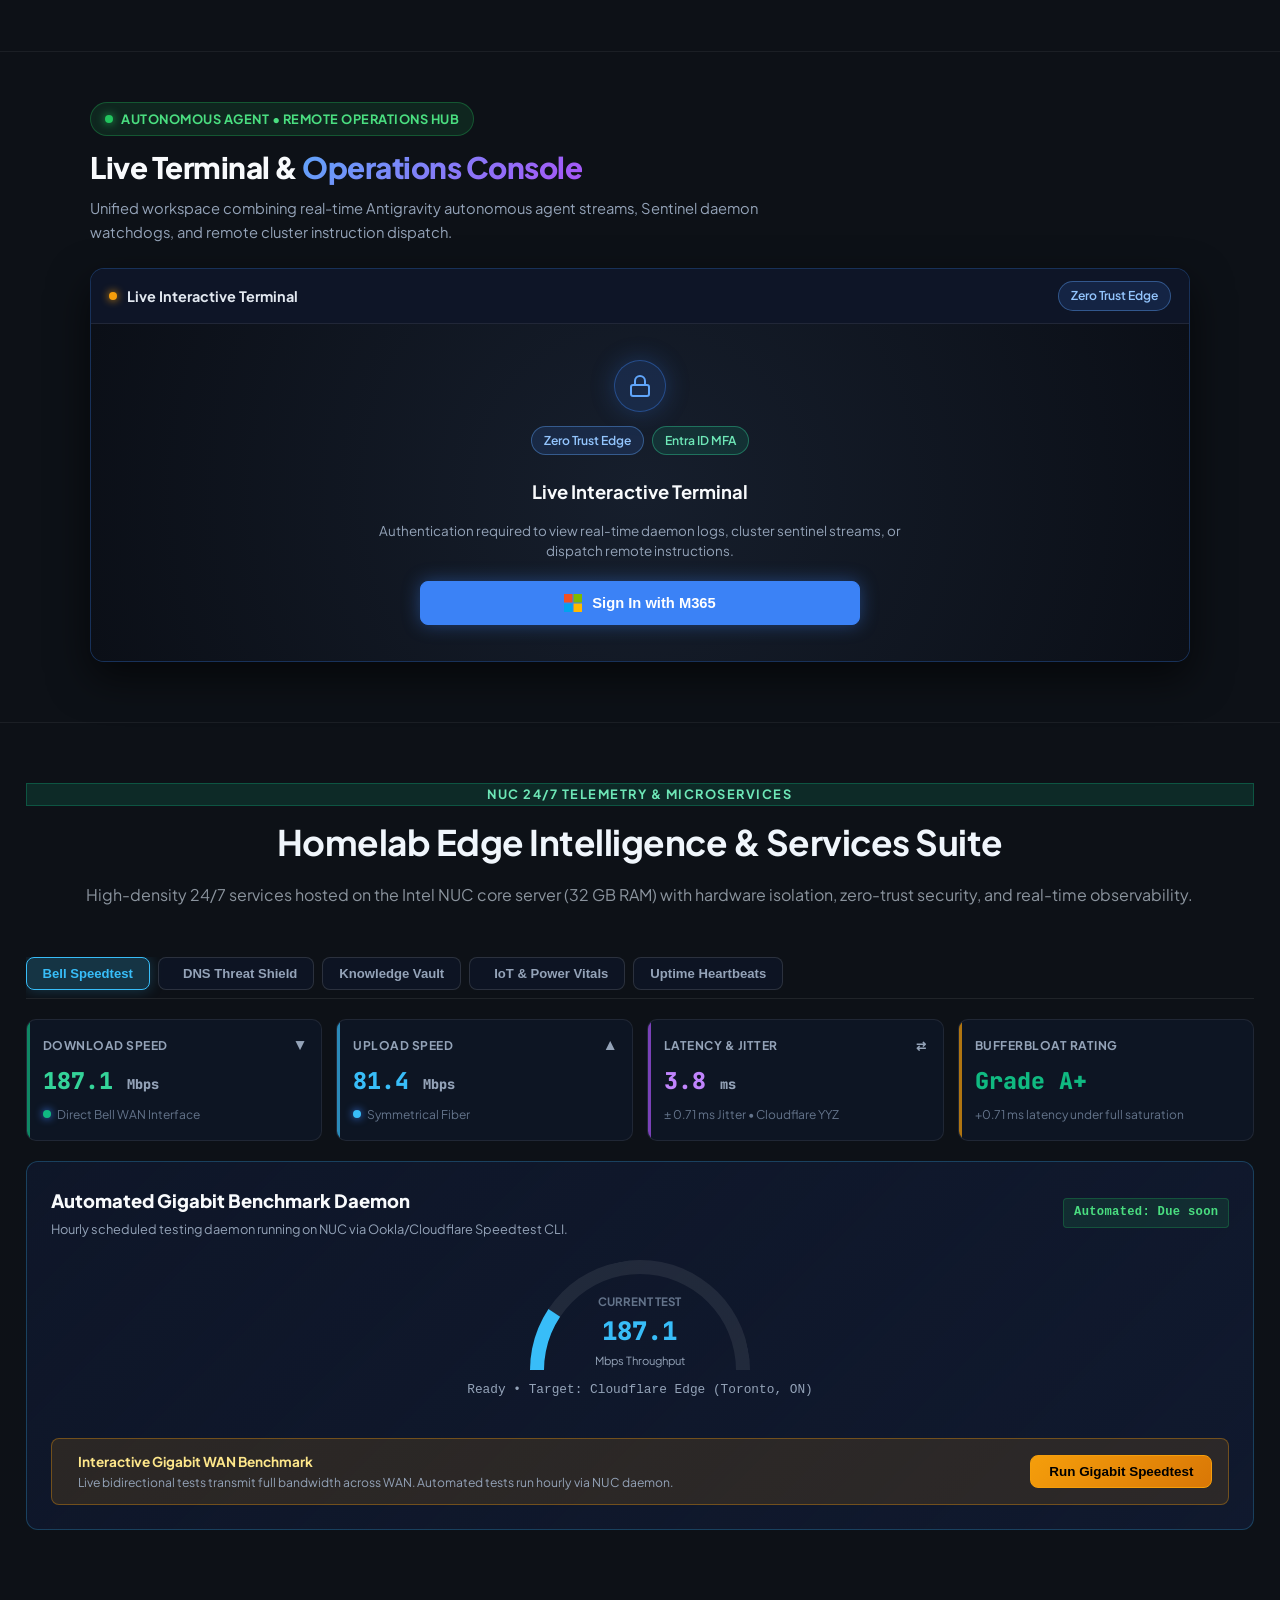
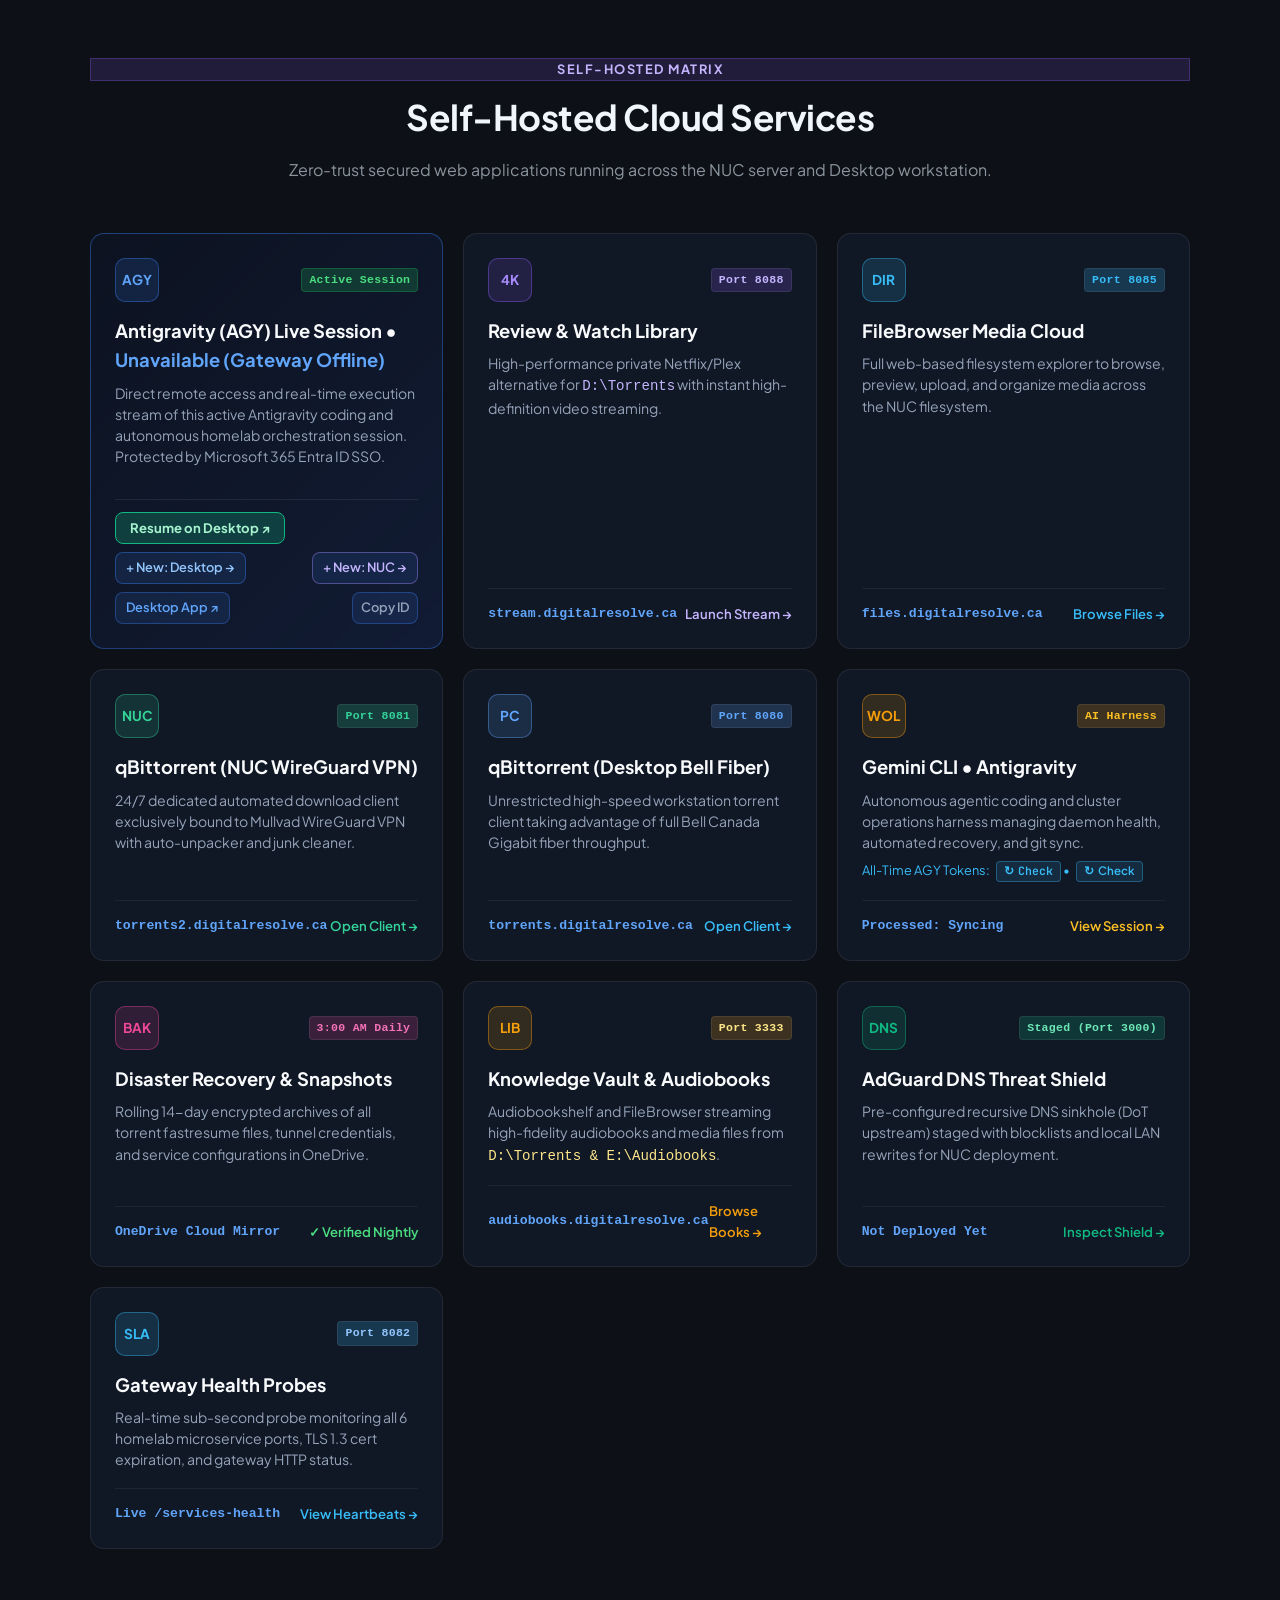
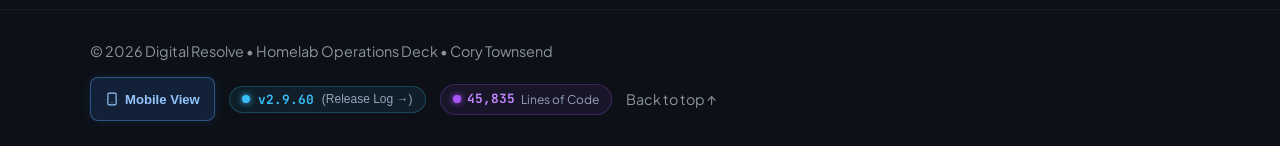
==== commit 2318cb4b: "v2.9.60: harden power/climate/bookshelf races, CF SSO auth detection & honest telemetry" ====
--- a/index.html
+++ b/index.html
@@ -8,8 +8,8 @@
   <meta http-equiv="Expires" content="0">
   <title>Digital Resolve - Homelab Operations Deck</title>
   <link rel="icon" type="image/svg+xml" href="data:image/svg+xml,%3Csvg xmlns='http://www.w3.org/2000/svg' viewBox='0 0 32 32'%3E%3Crect width='32' height='32' rx='8' fill='%230b0f17'/%3E%3Cpath d='M8 22V10h7a6 6 0 0 1 0 12H8zm4-3.5h3a2.5 2.5 0 0 0 0-5h-3v5z' fill='%2338bdf8'/%3E%3C/svg%3E">
-  <meta name="description" content="Digital Resolve Homelab Operations Deck v2.9.59 - Digital Resolve - Homelab Operations Deck">
-  <link rel="stylesheet" href="styles.css?v=2.9.59">
+  <meta name="description" content="Digital Resolve Homelab Operations Deck v2.9.60 - Digital Resolve - Homelab Operations Deck">
+  <link rel="stylesheet" href="styles.css?v=2.9.60">
   <link rel="preconnect" href="https://fonts.googleapis.com">
   <link rel="preconnect" href="https://fonts.gstatic.com" crossorigin>
   <link rel="preconnect" href="https://wake.digitalresolve.ca">
@@ -262,7 +262,7 @@
             </button>
             <button type="button" class="btn-action-item" onclick="openChangelogModal()" title="View System Release History">
               <span class="dropdown-dot dot-2"></span>
-              <span>Release Changelog (<span id="menu-changelog-ver">v2.9.59</span>)</span>
+              <span>Release Changelog (<span id="menu-changelog-ver">v2.9.60</span>)</span>
             </button>
             <button type="button" class="btn-action-item" id="menu-sso-auth-btn" onclick="lockSSO(true, event)" title="Sign out and refresh deck behind Microsoft 365 SSO">
               <span class="dropdown-dot" style="background-color: #ef4444; box-shadow: 0 0 6px #ef4444;"></span>
@@ -2396,7 +2396,7 @@
               </div>
             </div>
             <div class="app-card-footer">
-              <span class="app-port">audio.digitalresolve.ca</span>
+              <span class="app-port">audiobooks.digitalresolve.ca</span>
               <span class="app-btn-launch" style="color: #f59e0b;">Browse Books &rarr;</span>
             </div>
           </a>
@@ -2451,12 +2451,12 @@
         </button>
         <button type="button" class="version-badge-btn" onclick="openChangelogModal()" title="View System Release Changelog">
           <span class="dropdown-dot" style="background-color: #38bdf8; box-shadow: 0 0 6px #38bdf8;"></span>
-          <span class="mono" style="font-weight: 700; color: #38bdf8; font-size: 0.8rem;" id="footer-version-tag">v2.9.59</span>
+          <span class="mono" style="font-weight: 700; color: #38bdf8; font-size: 0.8rem;" id="footer-version-tag">v2.9.60</span>
           <span style="color: #94a3b8; font-size: 0.75rem;">(Release Log &rarr;)</span>
         </button>
-        <div class="footer-loc-badge" id="footer-loc-badge" title="Project Codebase Scale: 45,540 Lines of Code (HTML: 27,518 lines | CSS: 7,863 lines | JS: 10,158 lines | CNAME)">
+        <div class="footer-loc-badge" id="footer-loc-badge" title="Project Codebase Scale: 45,835 Lines of Code (HTML: 27,622 lines | CSS: 7,863 lines | JS: 10,349 lines | CNAME)">
           <span class="dropdown-dot" style="background-color: #a855f7; box-shadow: 0 0 6px #a855f7;"></span>
-          <span class="mono" style="font-weight: 700; color: #c084fc; font-size: 0.8rem;" id="project-loc-count">45,540</span>
+          <span class="mono" style="font-weight: 700; color: #c084fc; font-size: 0.8rem;" id="project-loc-count">45,835</span>
           <span style="color: #94a3b8; font-size: 0.75rem;">Lines of Code</span>
         </div>
         <div class="footer-links">
@@ -3051,10 +3051,23 @@
       </div>
 
             <div class="changelog-body">
-                                                                                                                                                                                                                                                                                                                                                                                                                                                                                                                                                                                                                                                                                                                <!-- Version v2.9.59 (Current) -->
-        <div class="changelog-entry">
-          <div class="changelog-ver-header">
-            <span class="ver-tag current">v2.9.59 | Current</span>
+                                                                                                                                                                                                                                                                                                                                                                                                                                                                                                                                                                                                                                                                                                                        <!-- Version v2.9.60 (Current) -->
+        <div class="changelog-entry">
+          <div class="changelog-ver-header">
+            <span class="ver-tag current">v2.9.60 | Current</span>
+            <span class="ver-date">November 26, 2026</span>
+          </div>
+          <h4 class="ver-title">Harden power/climate/bookshelf races, CF SSO auth detection &amp; honest telemetry</h4>
+          <ul class="ver-list">
+            <li><strong>Control &amp; Poll Races:</strong> Sequence sendWol/sendSleep, live climate updates, Bookshelf fallback, and inline AGY quick chips so stale polls never overwrite fresh UI state.</li>
+            <li><strong>CF Access &amp; UI State:</strong> Detect expired CF Access HTML redirects across all 5 control endpoints, clear stuck reboot feedback, fix offline latency pill recovery, and fix audiobooks.digitalresolve.ca label.</li>
+            <li><strong>Honest Telemetry:</strong> Eliminate false 0 GB/100% free Desktop disk, &#177;0ms ISP jitter, unknown-as-online NUC health, and NaN%/Infinity token &amp; swarm coercions.</li>
+          </ul>
+        </div>
+        <!-- Version v2.9.59 -->
+        <div class="changelog-entry">
+          <div class="changelog-ver-header">
+            <span class="ver-tag">v2.9.59</span>
             <span class="ver-date">November 26, 2026</span>
           </div>
           <h4 class="ver-title">Remove dead Tailscale :5252 Web Client link</h4>
@@ -4596,6 +4609,6 @@
       </div>
     </div>
   </div>
-  <script src="app.js?v=2.9.59"></script>
+  <script src="app.js?v=2.9.60"></script>
 </body>
 </html>
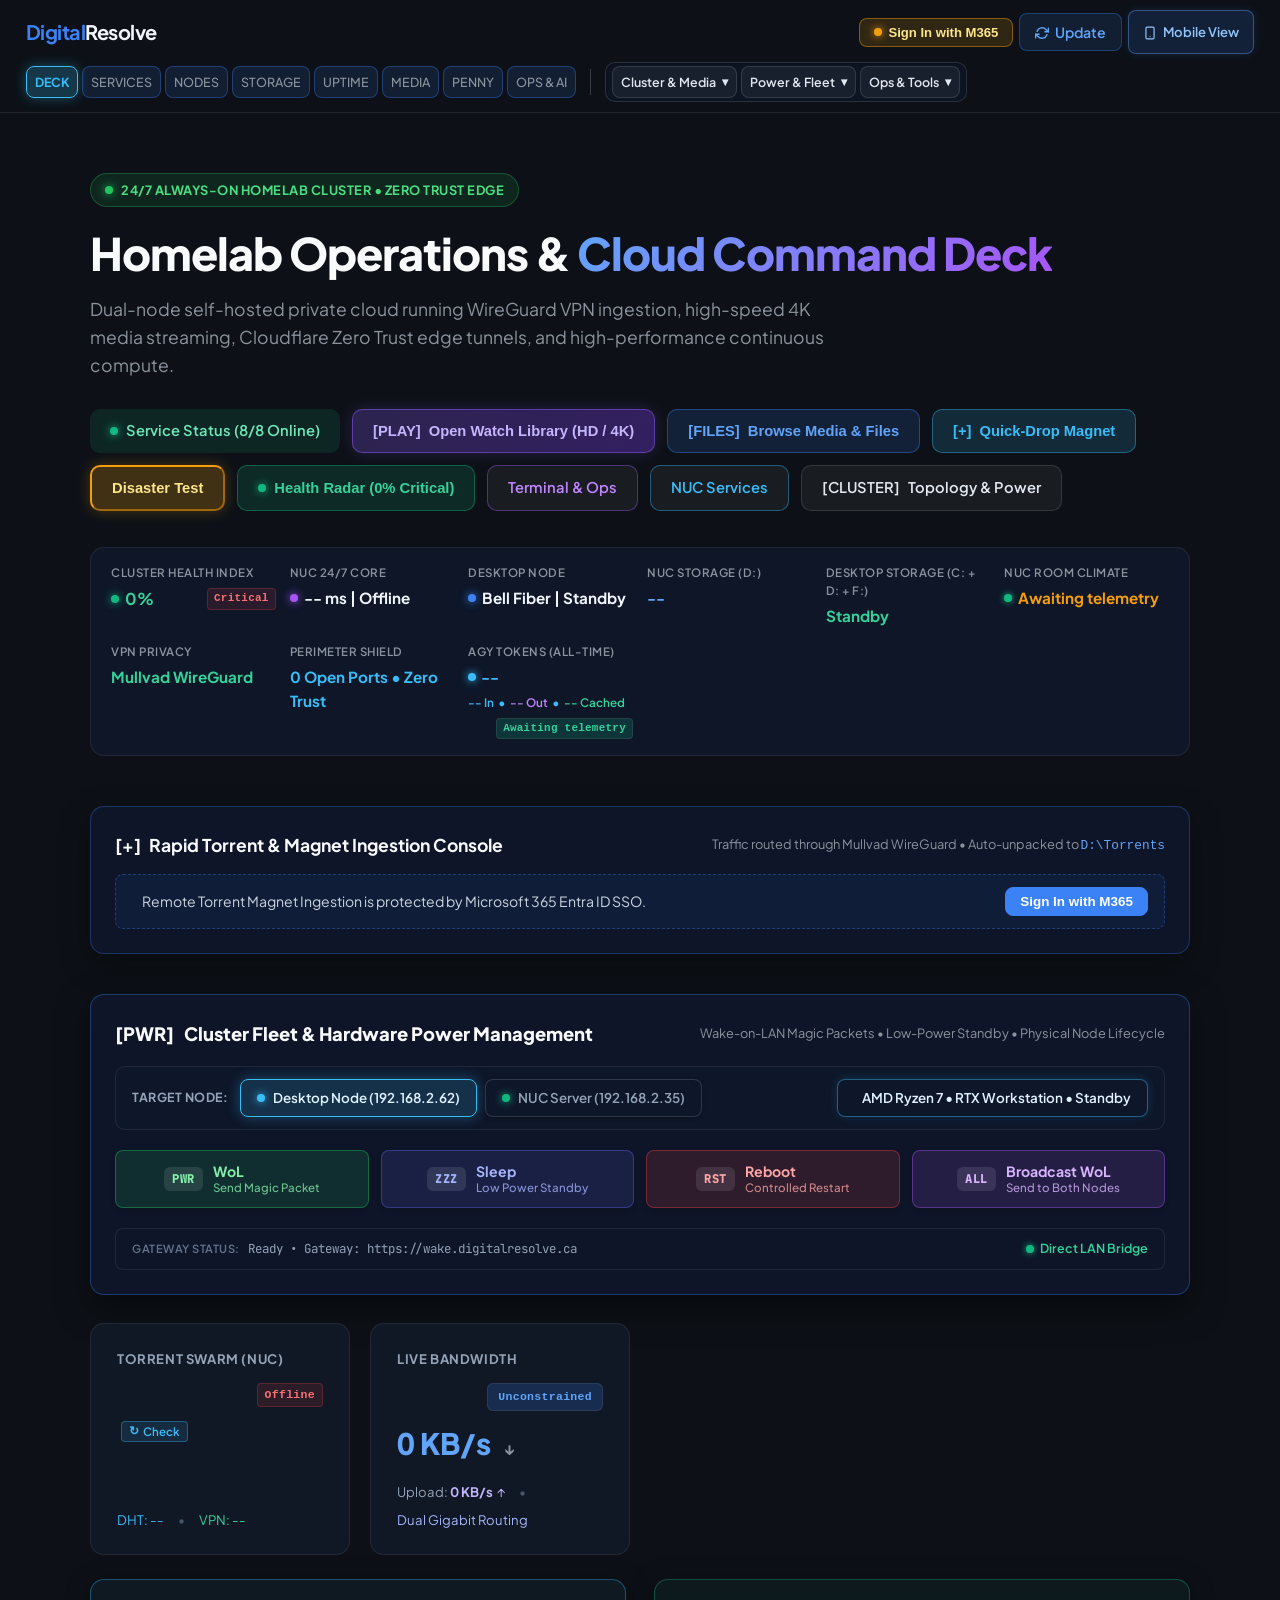
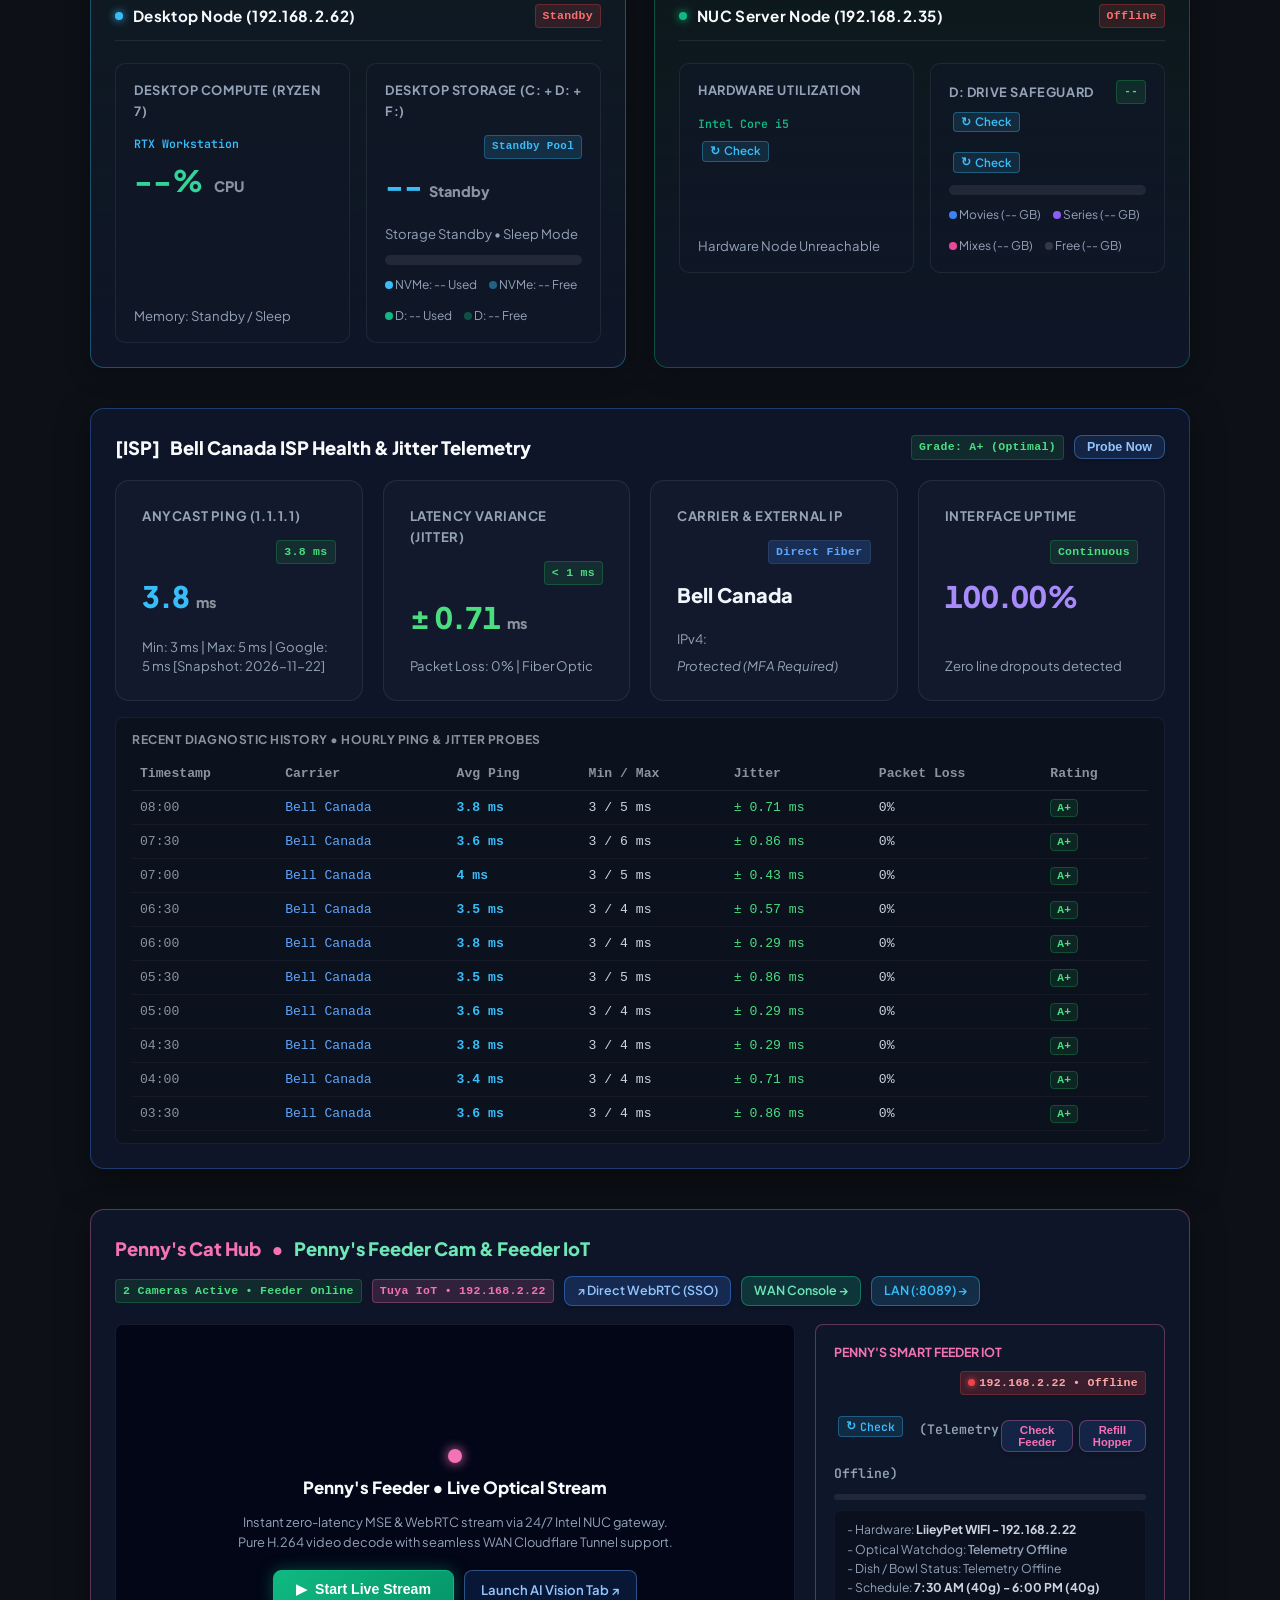
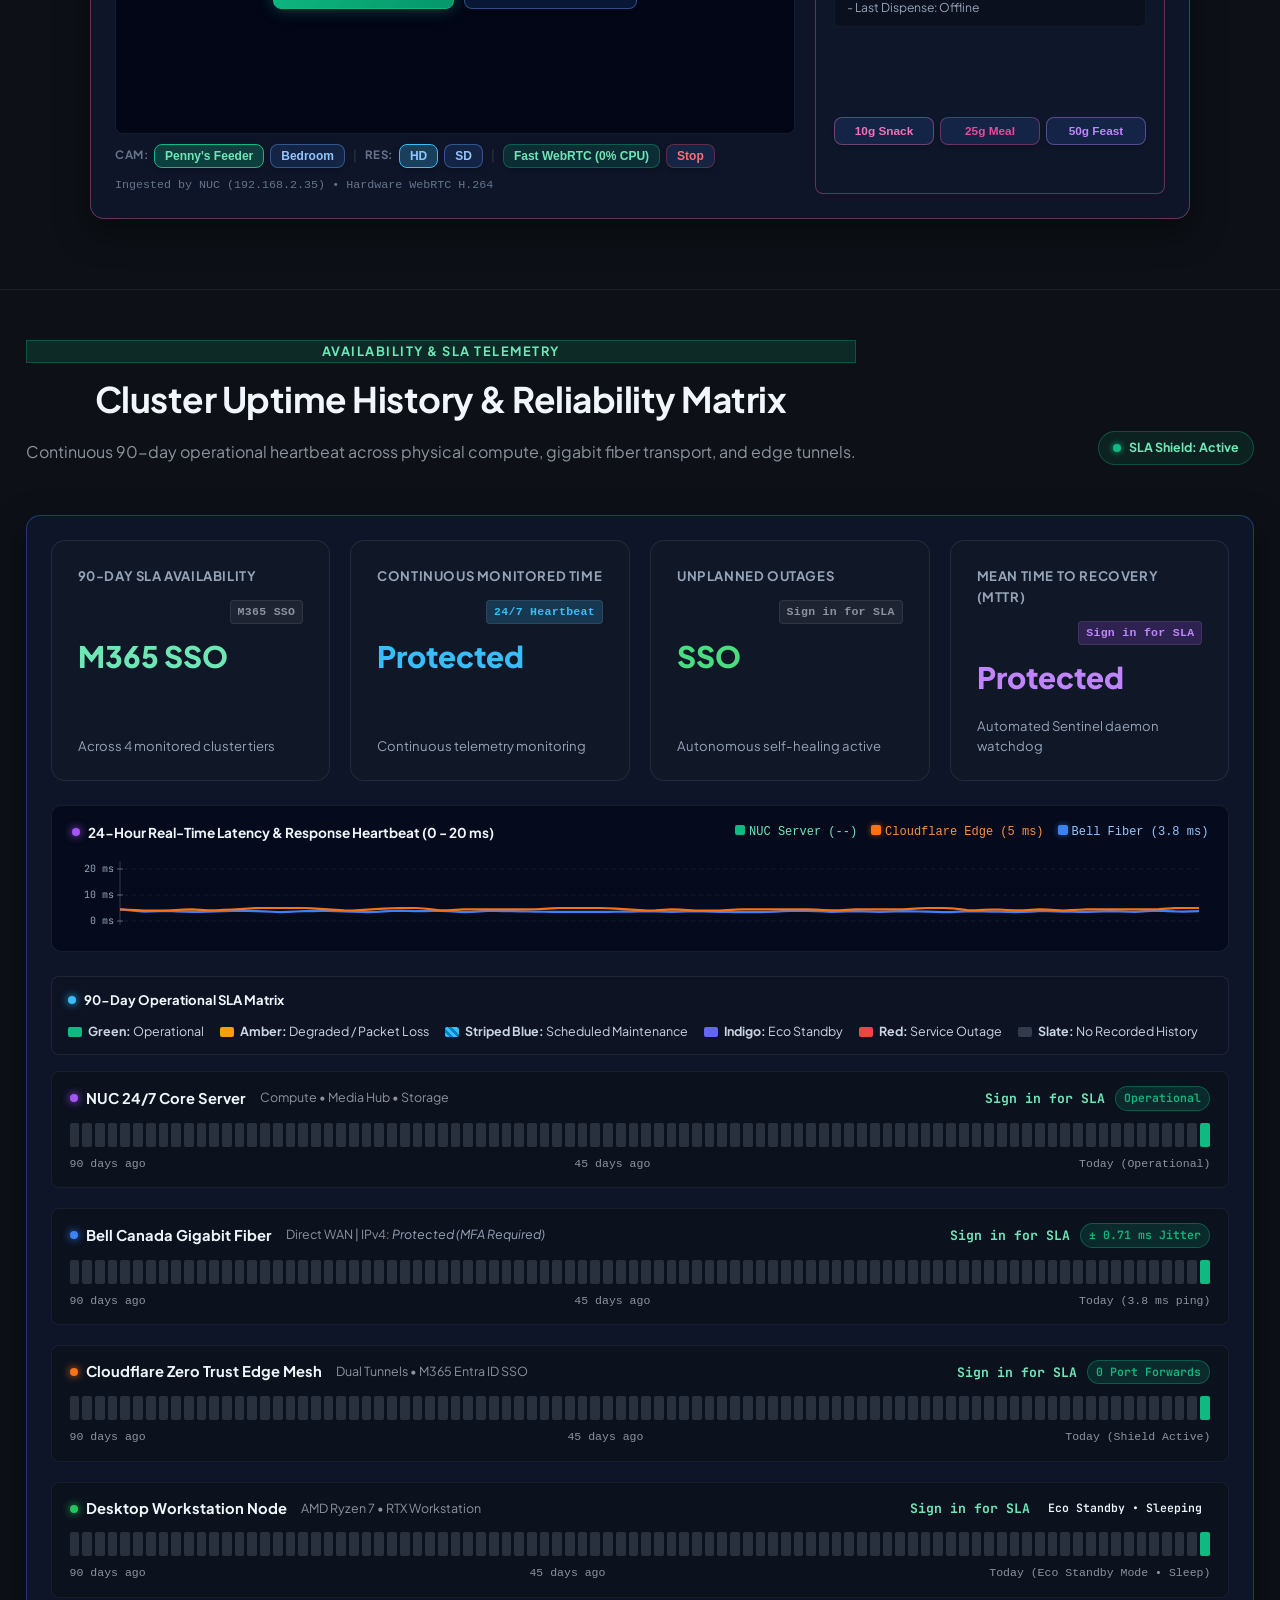
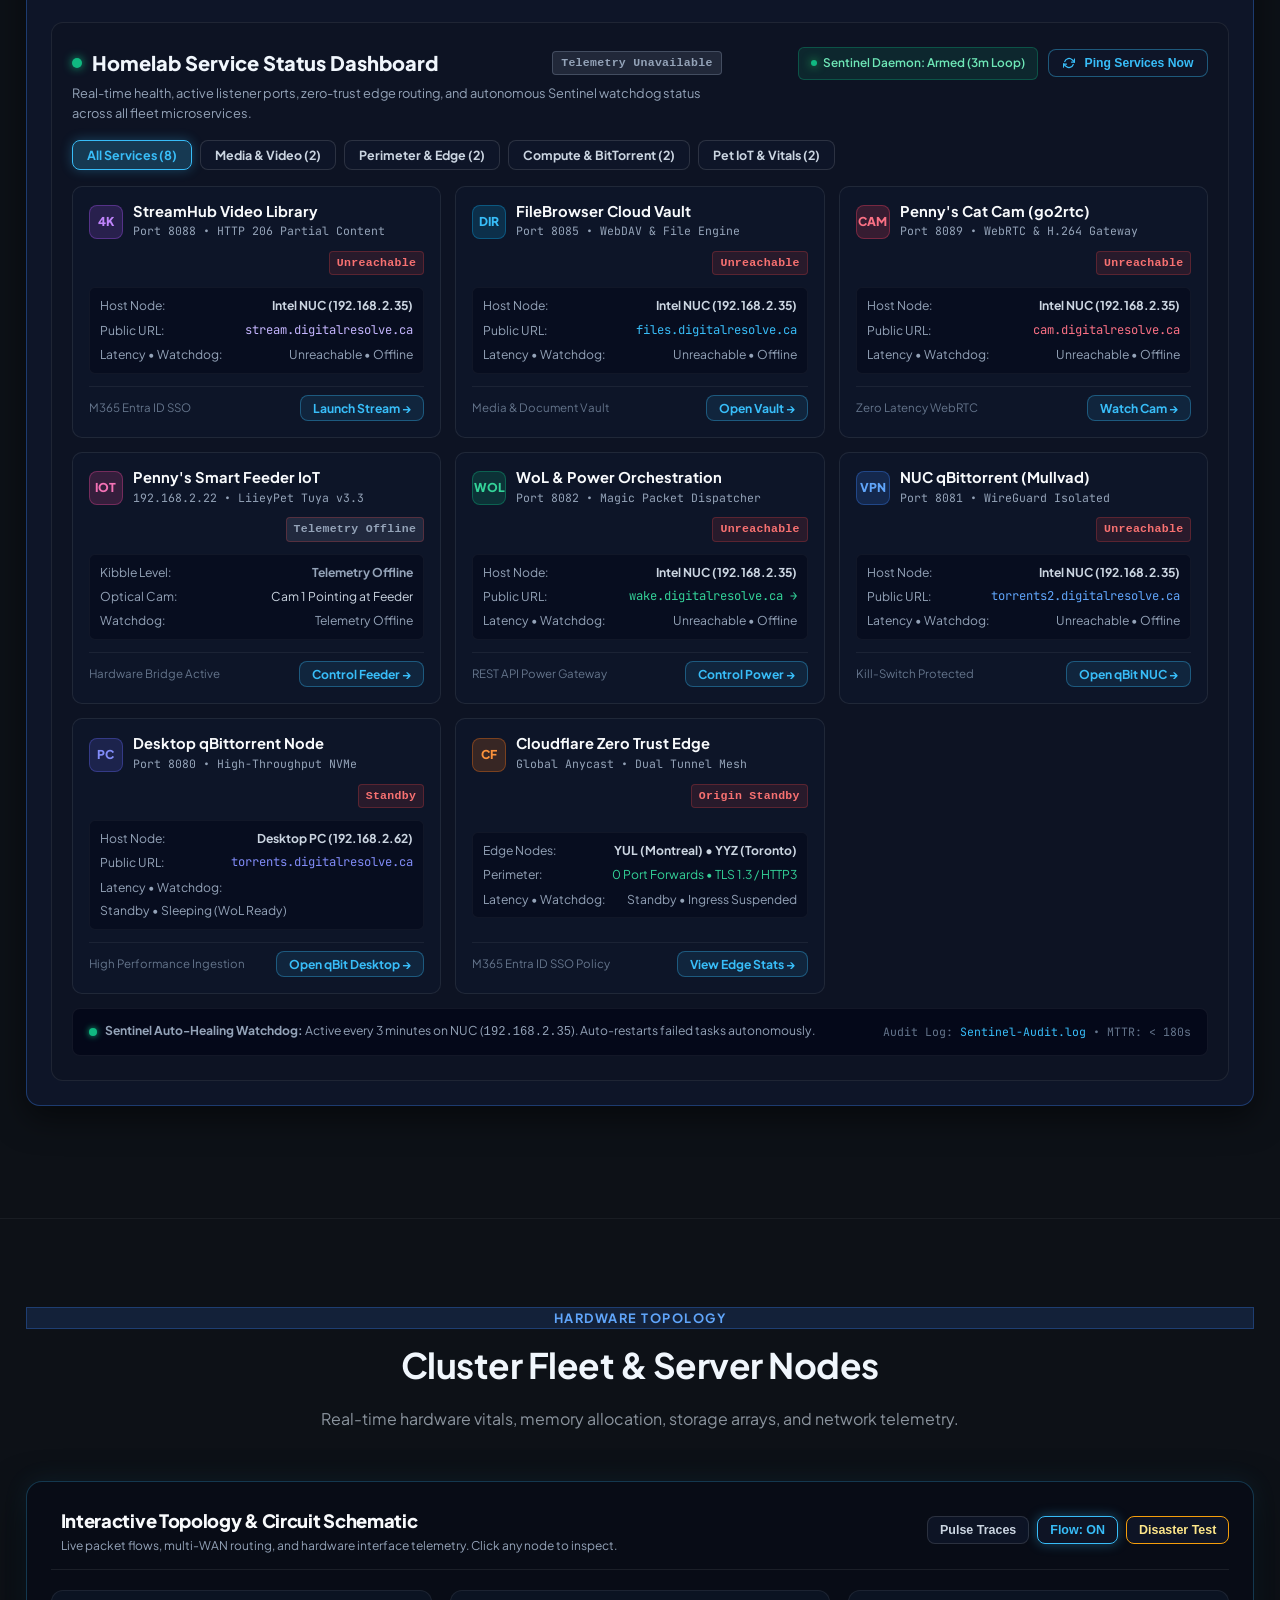
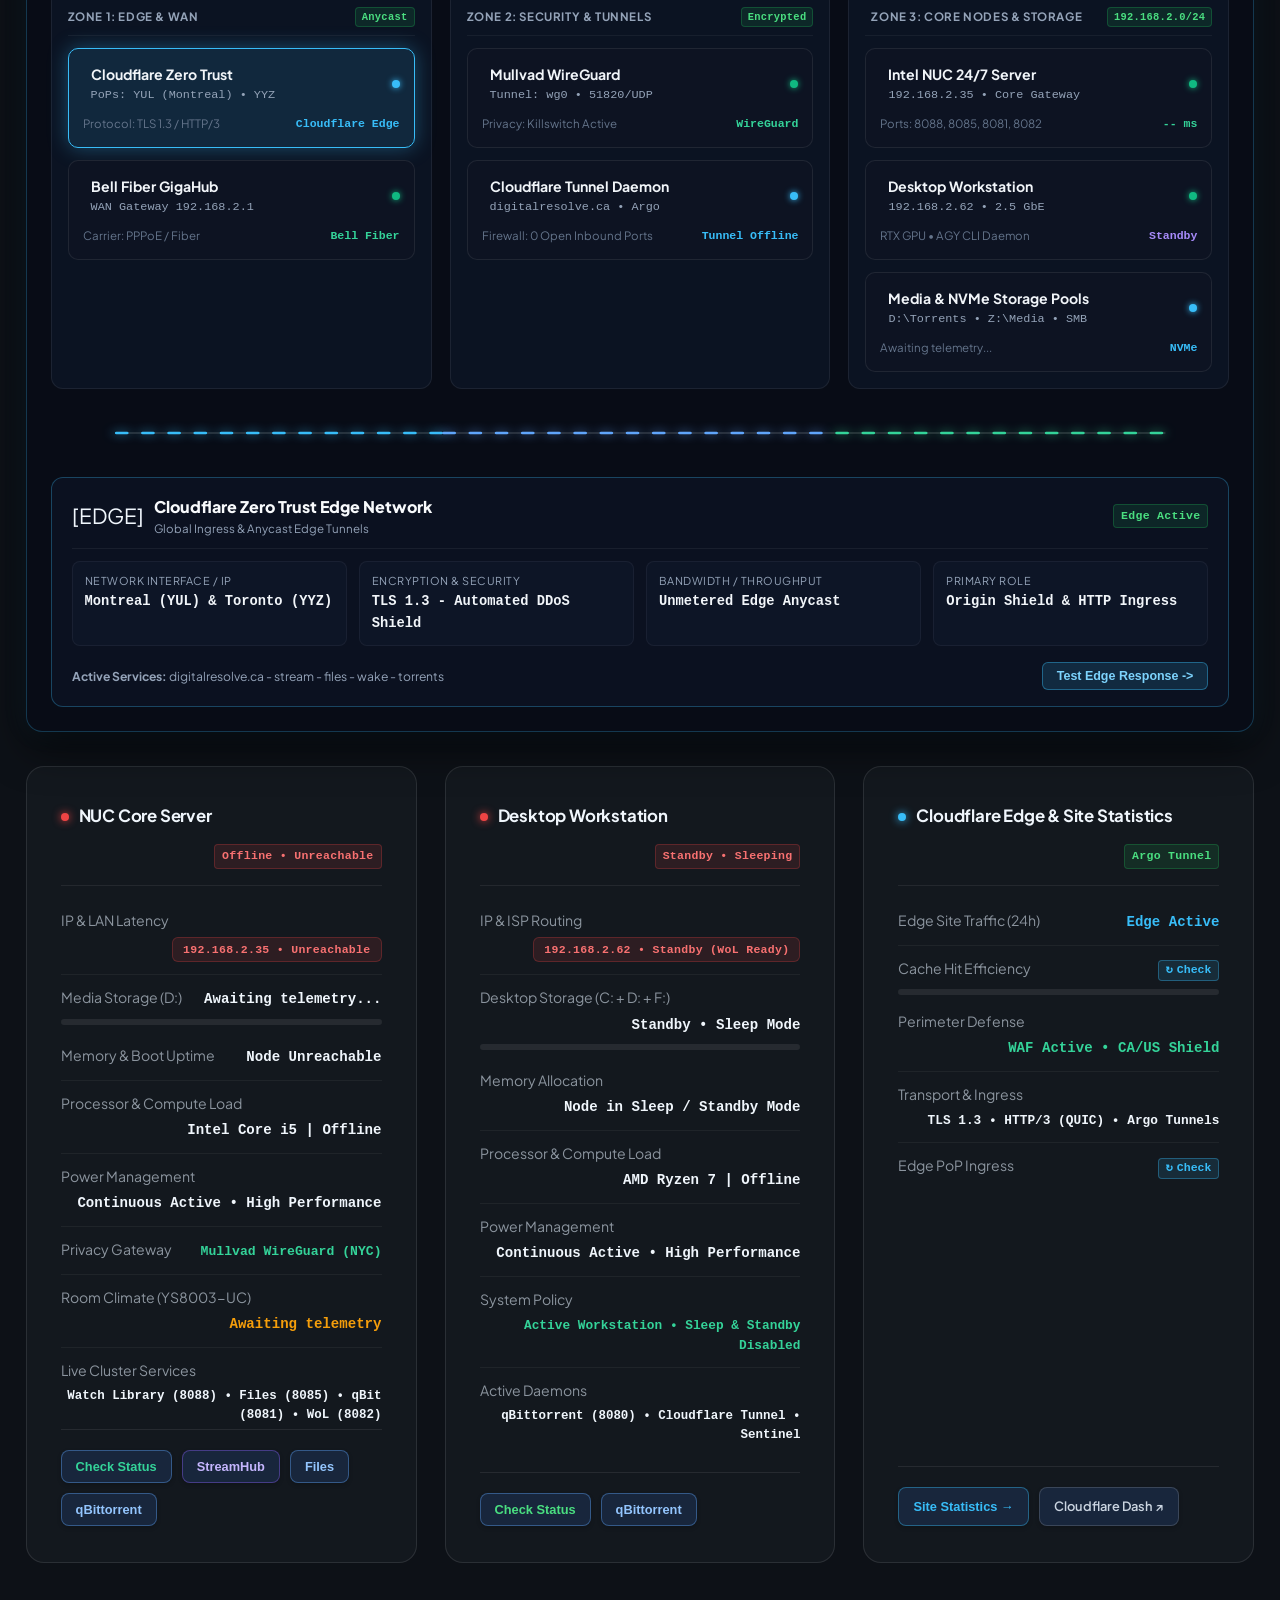
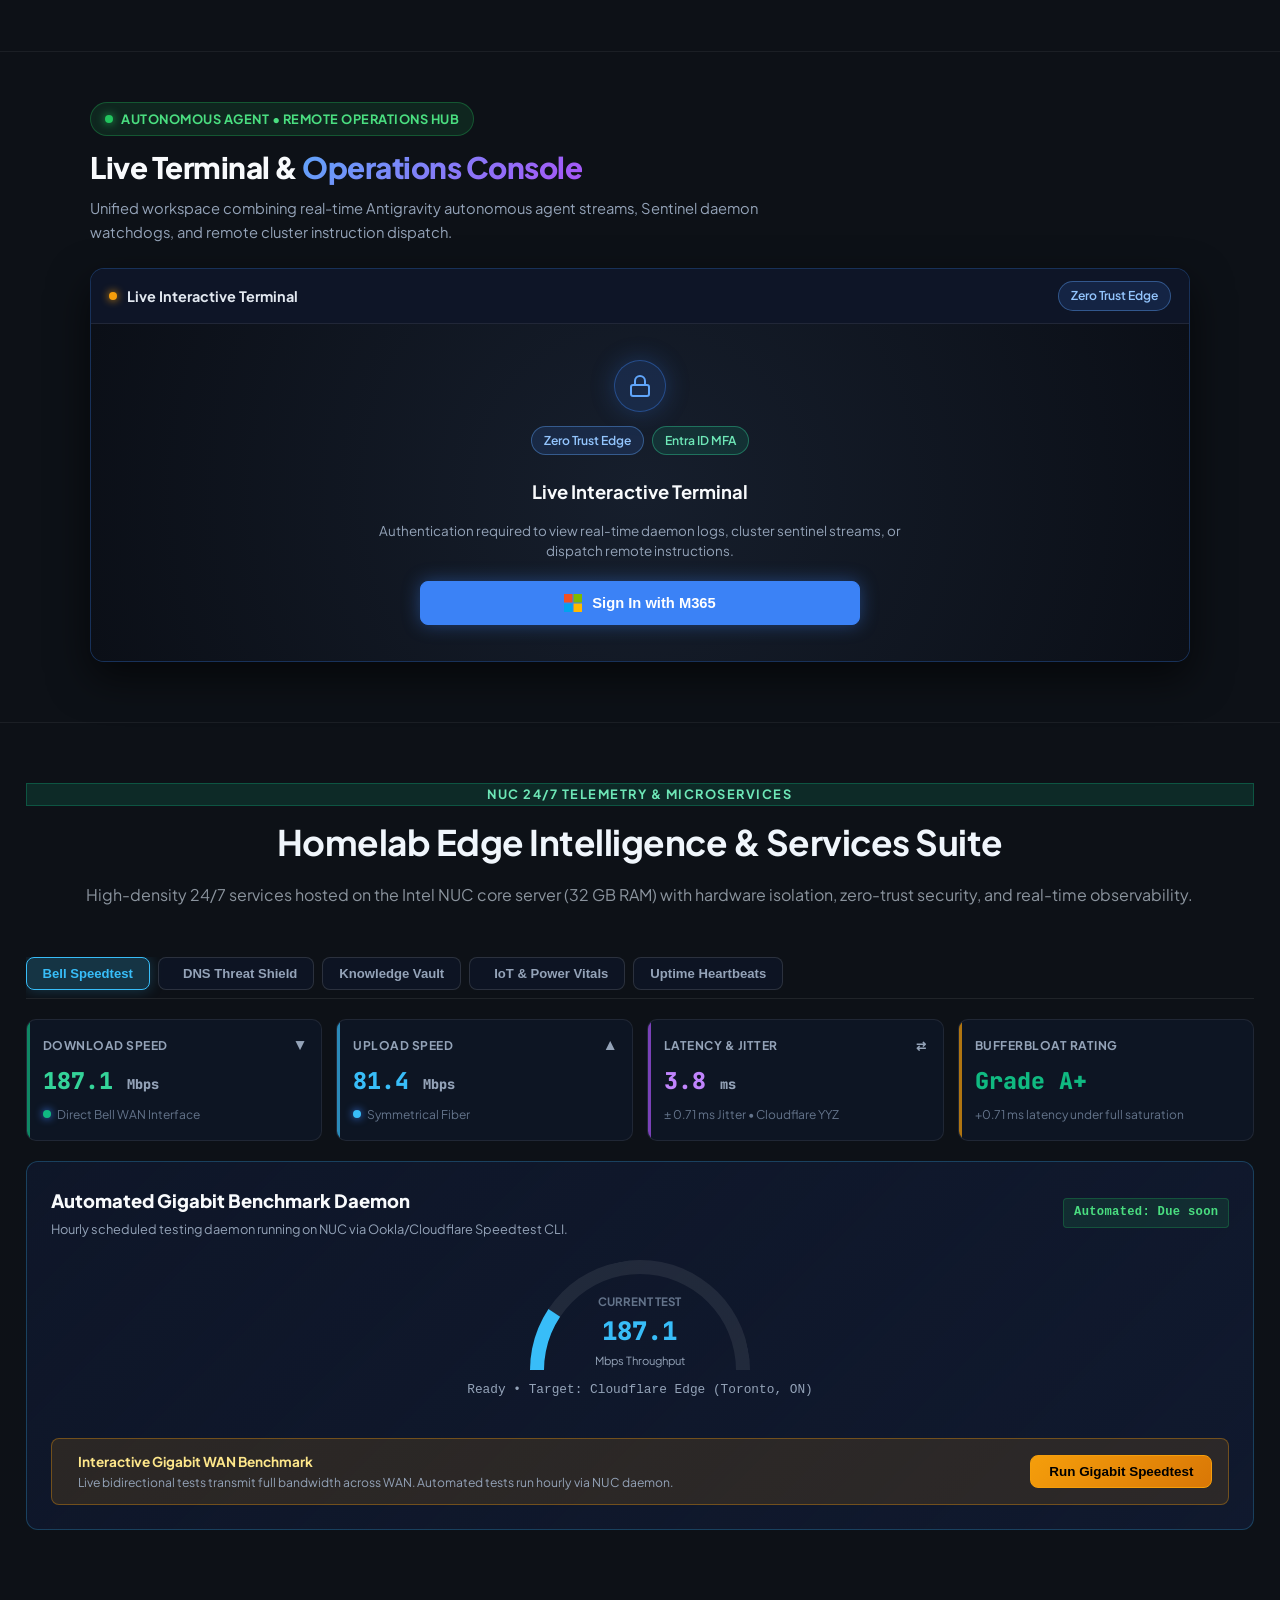
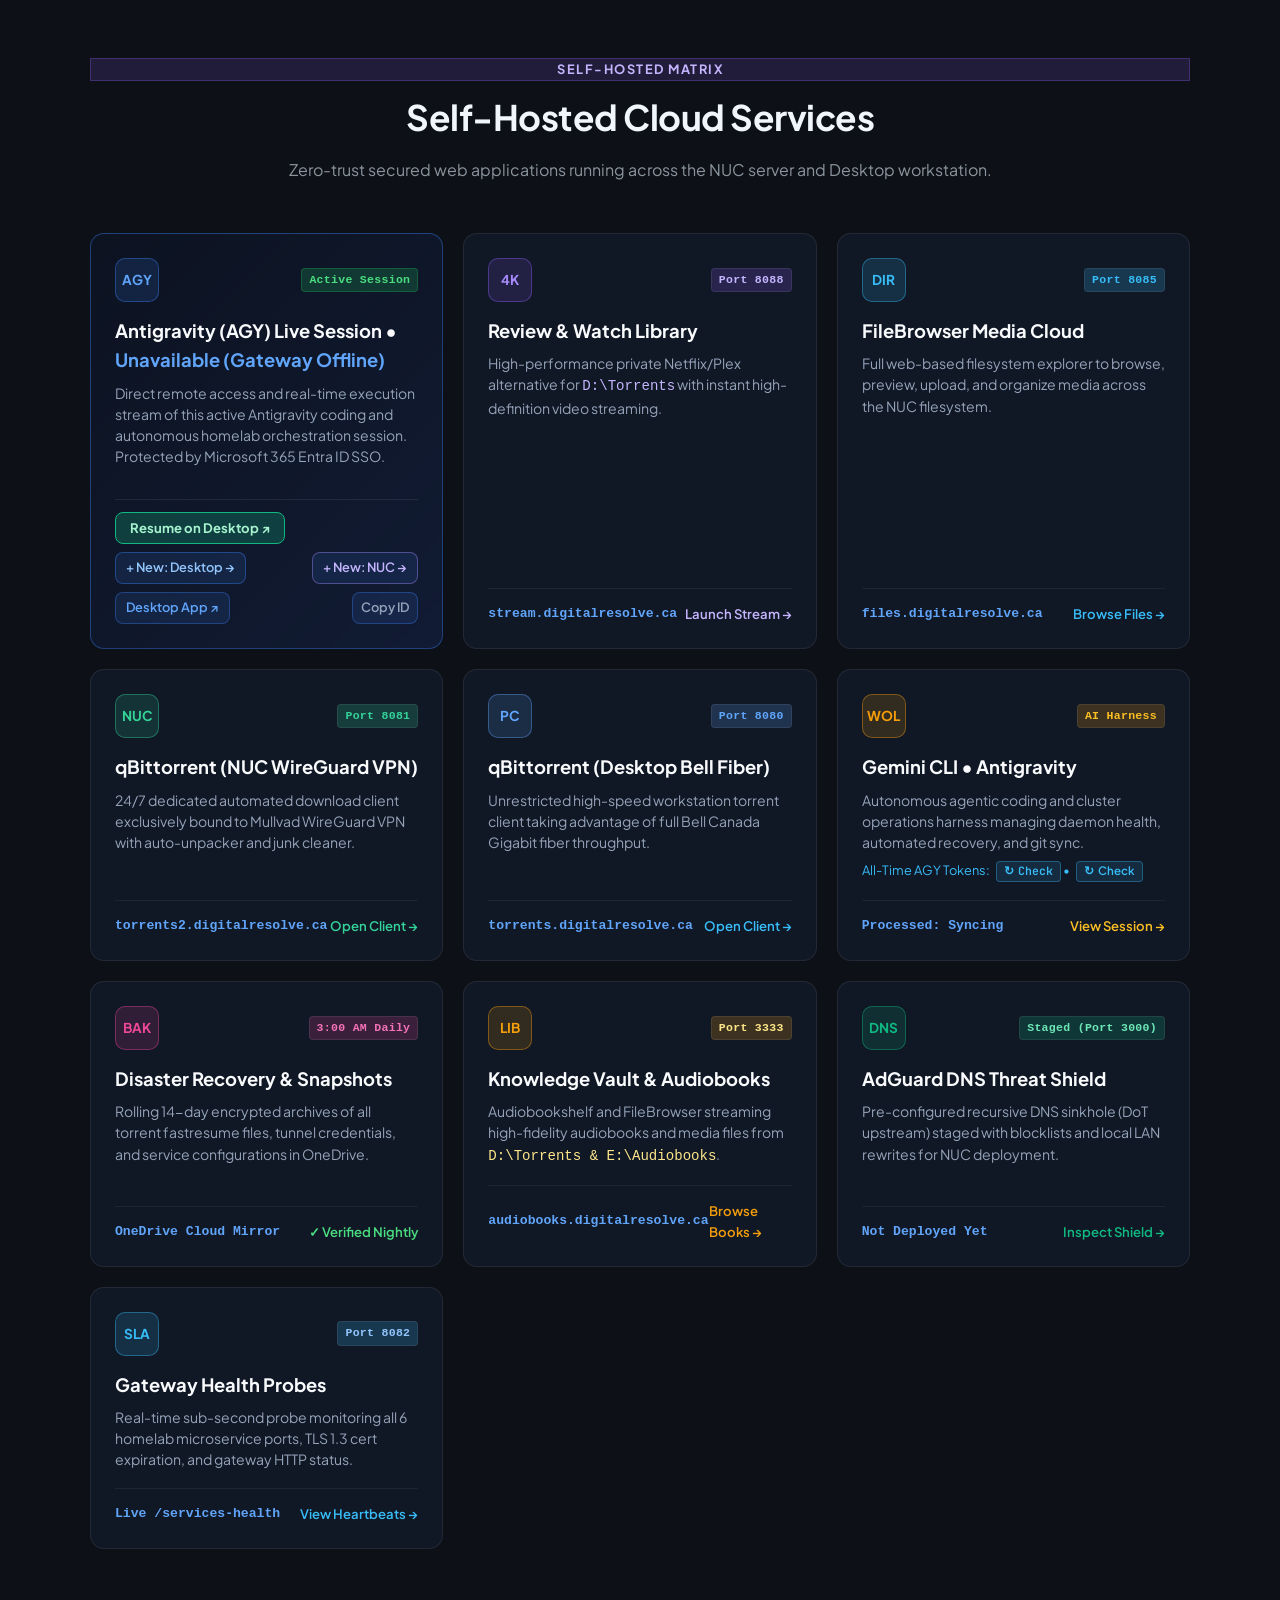
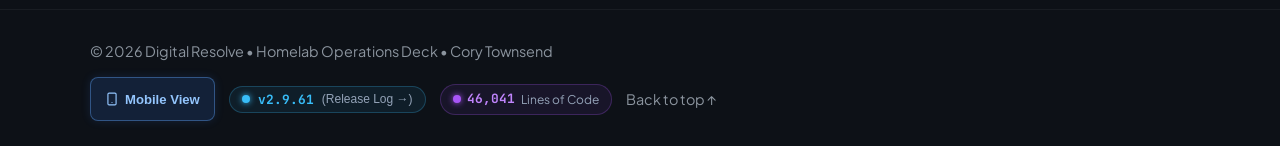
==== commit 6a5ef84a: "v2.9.61: Fix storage-flow outage/SSO classification, refresh queue & honest capacity fallbacks" ====
--- a/index.html
+++ b/index.html
@@ -8,8 +8,8 @@
   <meta http-equiv="Expires" content="0">
   <title>Digital Resolve - Homelab Operations Deck</title>
   <link rel="icon" type="image/svg+xml" href="data:image/svg+xml,%3Csvg xmlns='http://www.w3.org/2000/svg' viewBox='0 0 32 32'%3E%3Crect width='32' height='32' rx='8' fill='%230b0f17'/%3E%3Cpath d='M8 22V10h7a6 6 0 0 1 0 12H8zm4-3.5h3a2.5 2.5 0 0 0 0-5h-3v5z' fill='%2338bdf8'/%3E%3C/svg%3E">
-  <meta name="description" content="Digital Resolve Homelab Operations Deck v2.9.60 - Digital Resolve - Homelab Operations Deck">
-  <link rel="stylesheet" href="styles.css?v=2.9.60">
+  <meta name="description" content="Digital Resolve Homelab Operations Deck v2.9.61 - Digital Resolve - Homelab Operations Deck">
+  <link rel="stylesheet" href="styles.css?v=2.9.61">
   <link rel="preconnect" href="https://fonts.googleapis.com">
   <link rel="preconnect" href="https://fonts.gstatic.com" crossorigin>
   <link rel="preconnect" href="https://wake.digitalresolve.ca">
@@ -262,7 +262,7 @@
             </button>
             <button type="button" class="btn-action-item" onclick="openChangelogModal()" title="View System Release History">
               <span class="dropdown-dot dot-2"></span>
-              <span>Release Changelog (<span id="menu-changelog-ver">v2.9.60</span>)</span>
+              <span>Release Changelog (<span id="menu-changelog-ver">v2.9.61</span>)</span>
             </button>
             <button type="button" class="btn-action-item" id="menu-sso-auth-btn" onclick="lockSSO(true, event)" title="Sign out and refresh deck behind Microsoft 365 SSO">
               <span class="dropdown-dot" style="background-color: #ef4444; box-shadow: 0 0 6px #ef4444;"></span>
@@ -2451,12 +2451,12 @@
         </button>
         <button type="button" class="version-badge-btn" onclick="openChangelogModal()" title="View System Release Changelog">
           <span class="dropdown-dot" style="background-color: #38bdf8; box-shadow: 0 0 6px #38bdf8;"></span>
-          <span class="mono" style="font-weight: 700; color: #38bdf8; font-size: 0.8rem;" id="footer-version-tag">v2.9.60</span>
+          <span class="mono" style="font-weight: 700; color: #38bdf8; font-size: 0.8rem;" id="footer-version-tag">v2.9.61</span>
           <span style="color: #94a3b8; font-size: 0.75rem;">(Release Log &rarr;)</span>
         </button>
-        <div class="footer-loc-badge" id="footer-loc-badge" title="Project Codebase Scale: 45,835 Lines of Code (HTML: 27,622 lines | CSS: 7,863 lines | JS: 10,349 lines | CNAME)">
+        <div class="footer-loc-badge" id="footer-loc-badge" title="Project Codebase Scale: 46,041 Lines of Code (HTML: 27,726 lines | CSS: 7,863 lines | JS: 10,451 lines | CNAME)">
           <span class="dropdown-dot" style="background-color: #a855f7; box-shadow: 0 0 6px #a855f7;"></span>
-          <span class="mono" style="font-weight: 700; color: #c084fc; font-size: 0.8rem;" id="project-loc-count">45,835</span>
+          <span class="mono" style="font-weight: 700; color: #c084fc; font-size: 0.8rem;" id="project-loc-count">46,041</span>
           <span style="color: #94a3b8; font-size: 0.75rem;">Lines of Code</span>
         </div>
         <div class="footer-links">
@@ -3051,10 +3051,23 @@
       </div>
 
             <div class="changelog-body">
-                                                                                                                                                                                                                                                                                                                                                                                                                                                                                                                                                                                                                                                                                                                        <!-- Version v2.9.60 (Current) -->
-        <div class="changelog-entry">
-          <div class="changelog-ver-header">
-            <span class="ver-tag current">v2.9.60 | Current</span>
+                                                                                                                                                                                                                                                                                                                                                                                                                                                                                                                                                                                                                                                                                                                                <!-- Version v2.9.61 (Current) -->
+        <div class="changelog-entry">
+          <div class="changelog-ver-header">
+            <span class="ver-tag current">v2.9.61 | Current</span>
+            <span class="ver-date">November 26, 2026</span>
+          </div>
+          <h4 class="ver-title">Fix storage-flow outage/SSO classification, refresh queue &amp; honest capacity fallbacks</h4>
+          <ul class="ver-list">
+            <li><strong>Outage vs SSO:</strong> Stop misclassifying Cloudflare HTTP 5xx HTML error pages as expired M365 SSO sessions in fetchStorageFlow and executePipelineTrigger.</li>
+            <li><strong>Refresh &amp; Canvas:</strong> Queue manual/post-trigger storage refreshes instead of dropping them while in flight, and clear stale waveform canvas traces on SSO/offline fallback.</li>
+            <li><strong>Honest Storage Metrics:</strong> Eliminate false 0 GB/100% Used, NVMe 0C, QNAP 0.0 ms, and unclamped negative throughput coercions in storage-flow.js.</li>
+          </ul>
+        </div>
+        <!-- Version v2.9.60 -->
+        <div class="changelog-entry">
+          <div class="changelog-ver-header">
+            <span class="ver-tag">v2.9.60</span>
             <span class="ver-date">November 26, 2026</span>
           </div>
           <h4 class="ver-title">Harden power/climate/bookshelf races, CF SSO auth detection &amp; honest telemetry</h4>
@@ -4609,6 +4622,6 @@
       </div>
     </div>
   </div>
-  <script src="app.js?v=2.9.60"></script>
+  <script src="app.js?v=2.9.61"></script>
 </body>
 </html>
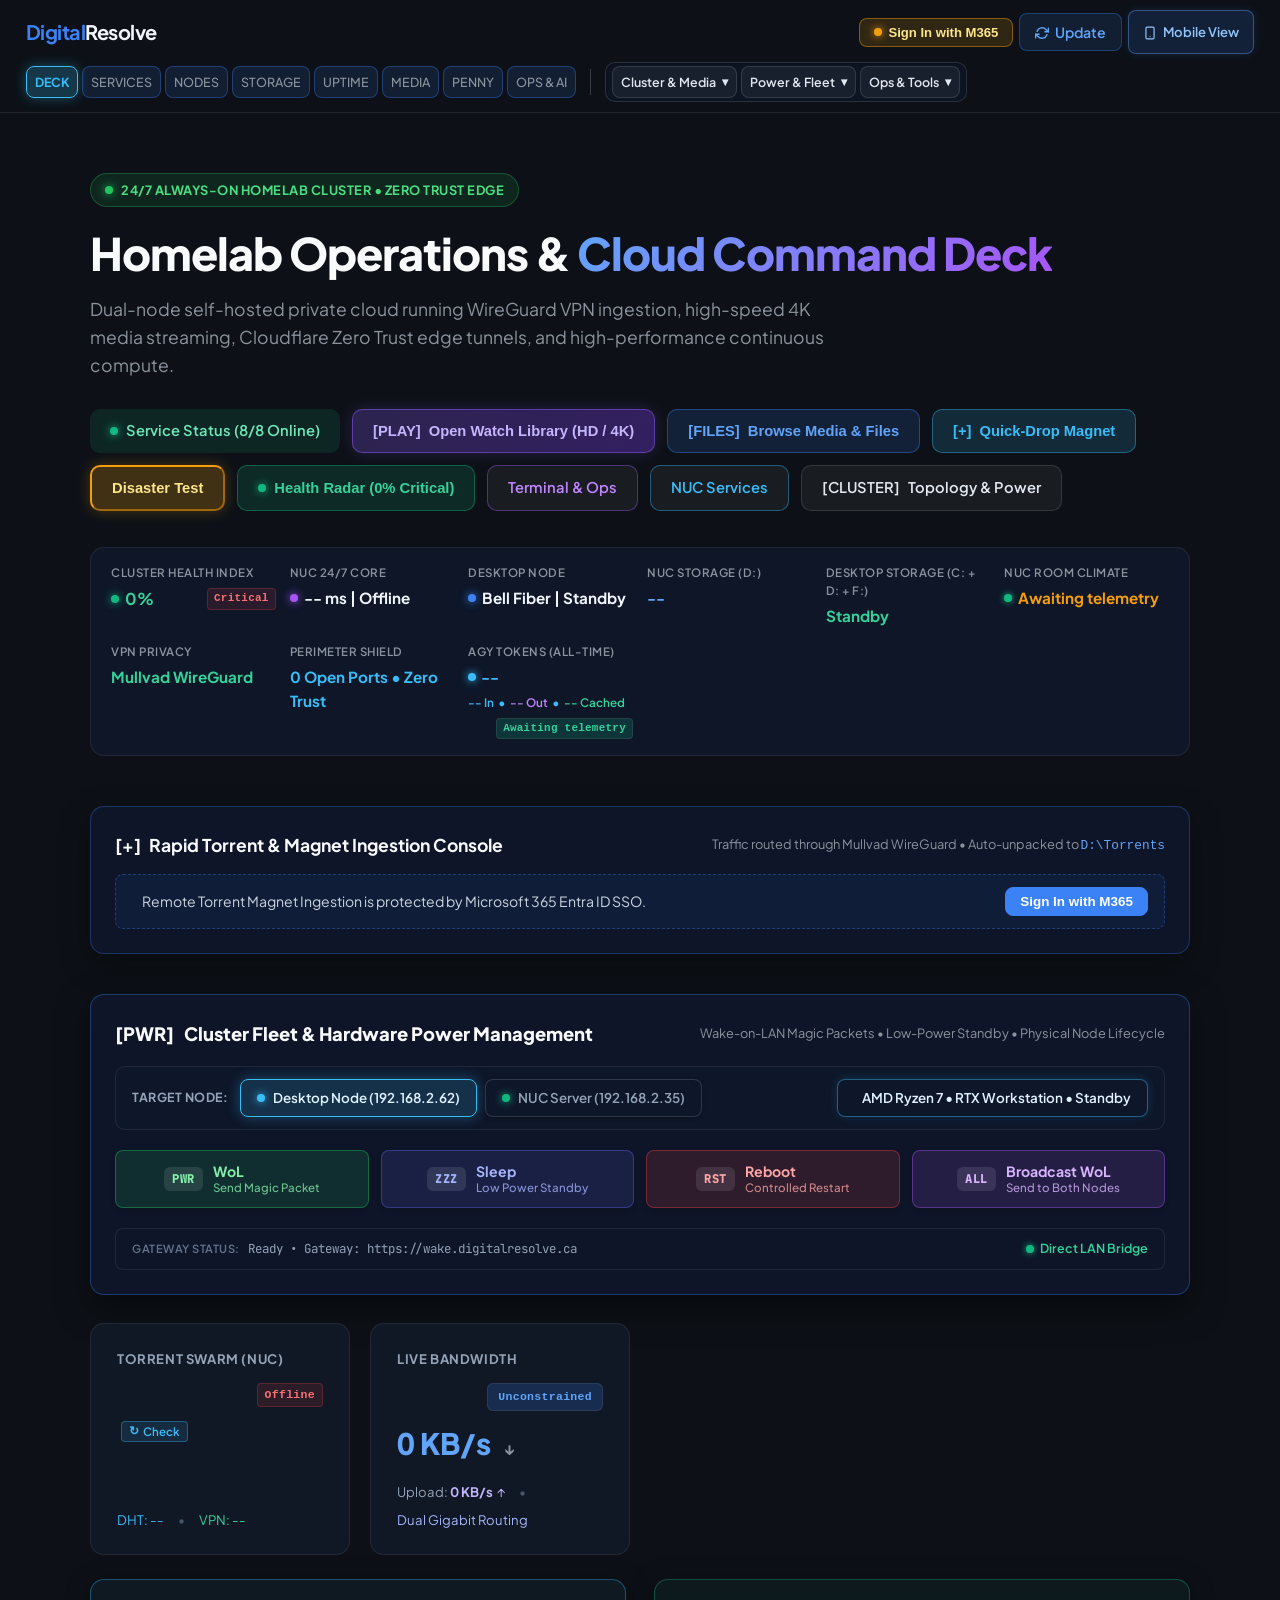
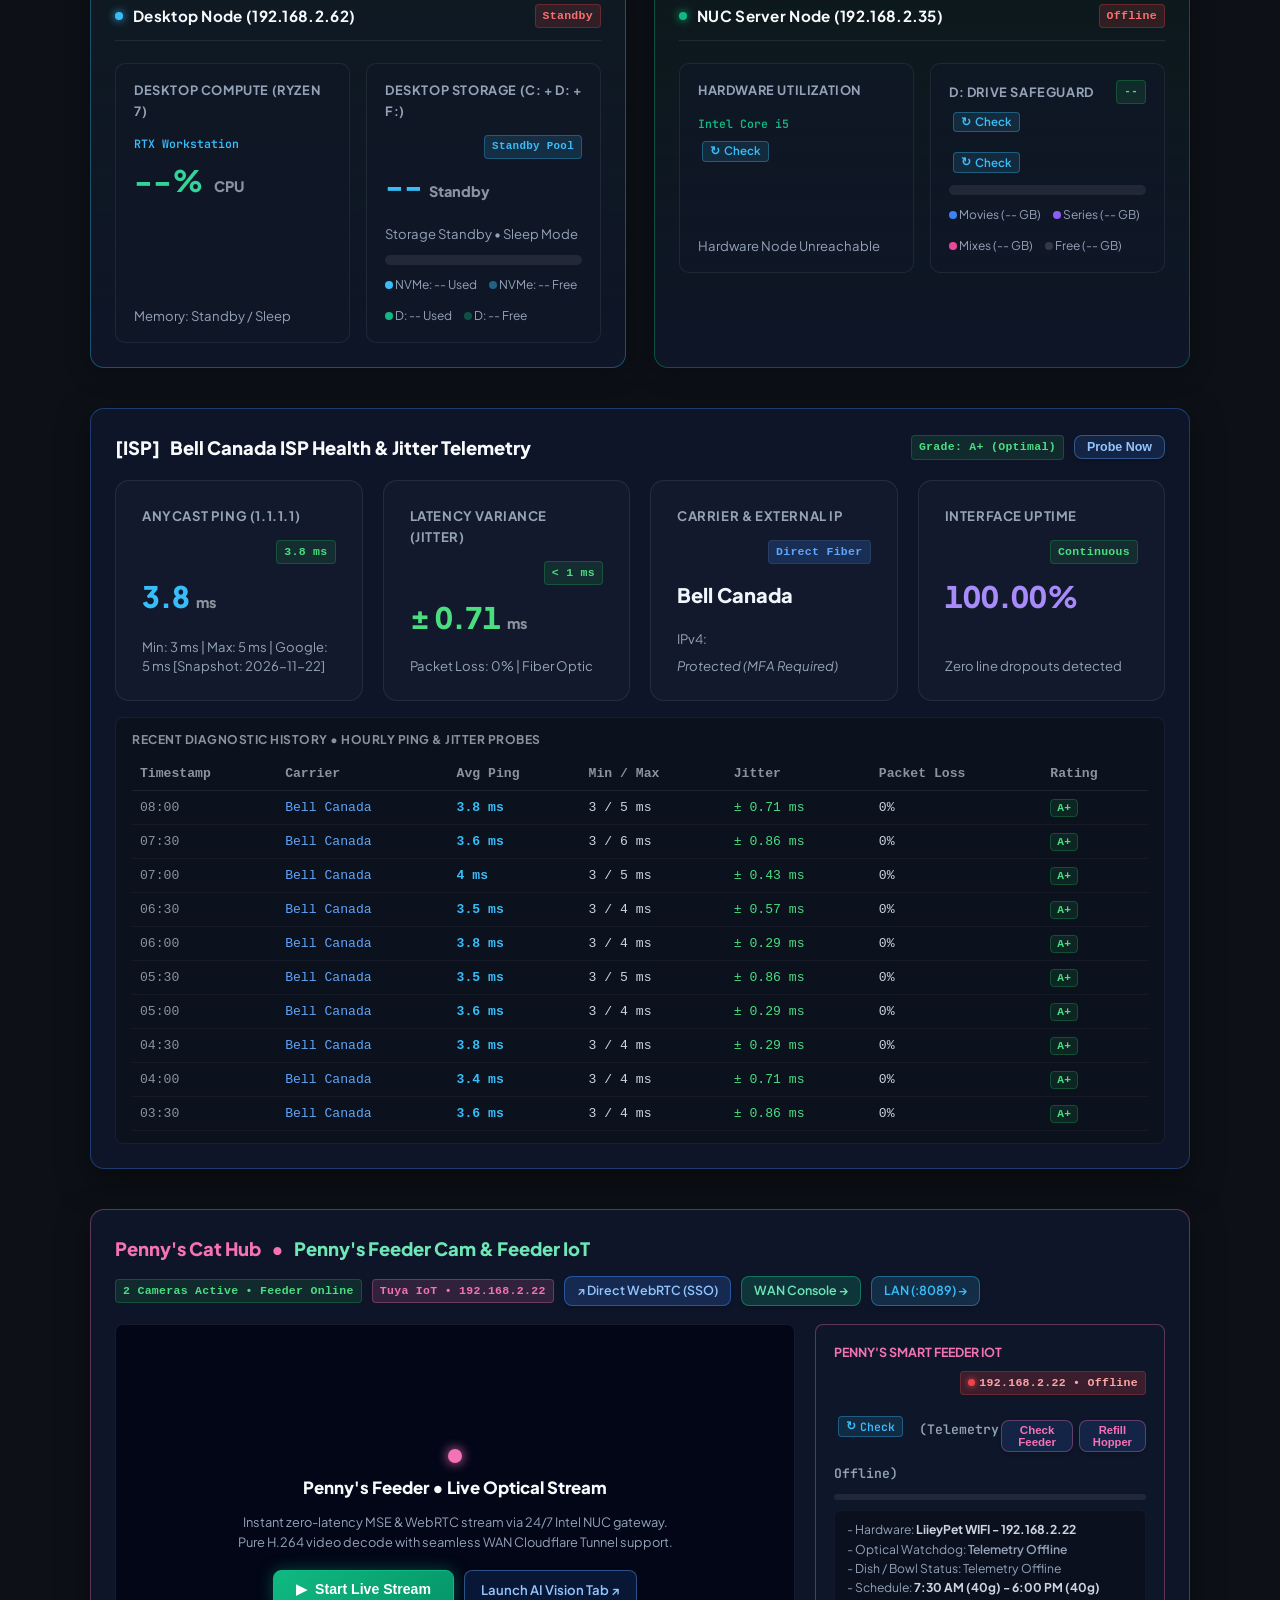
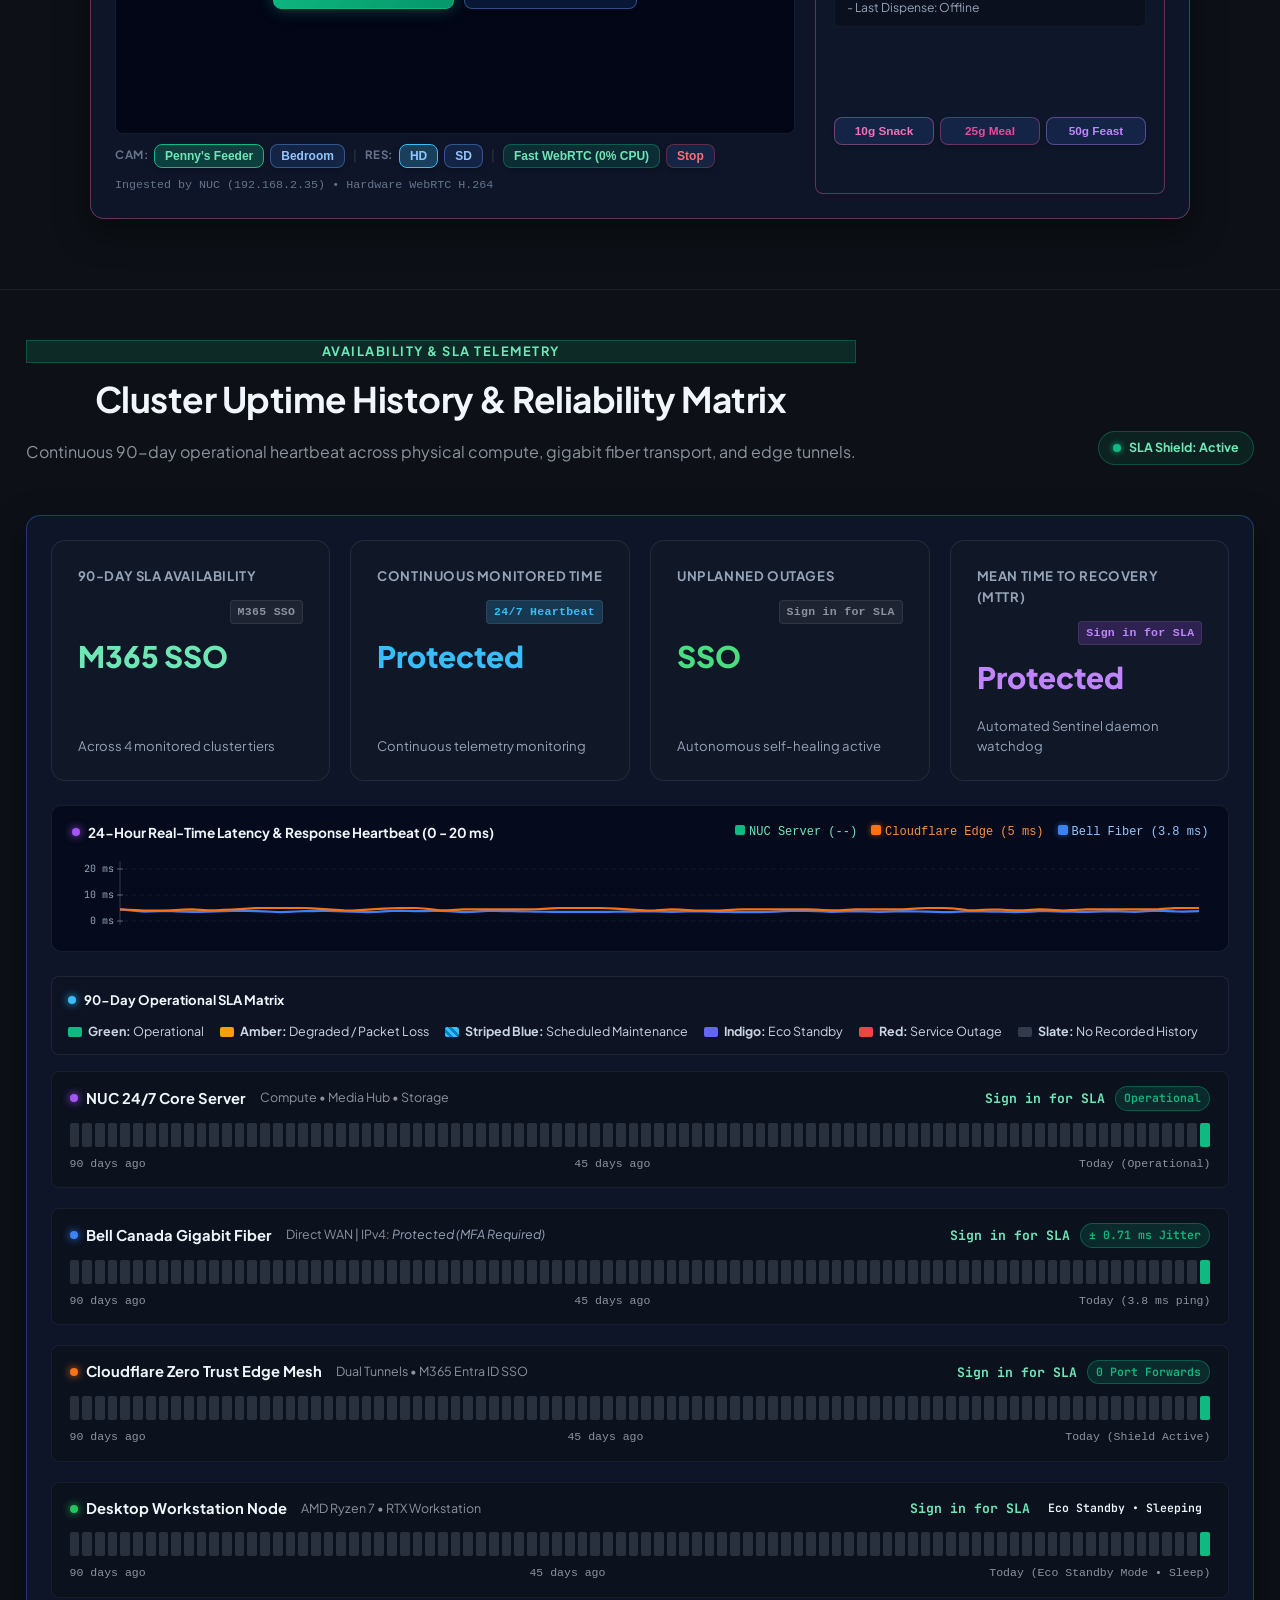
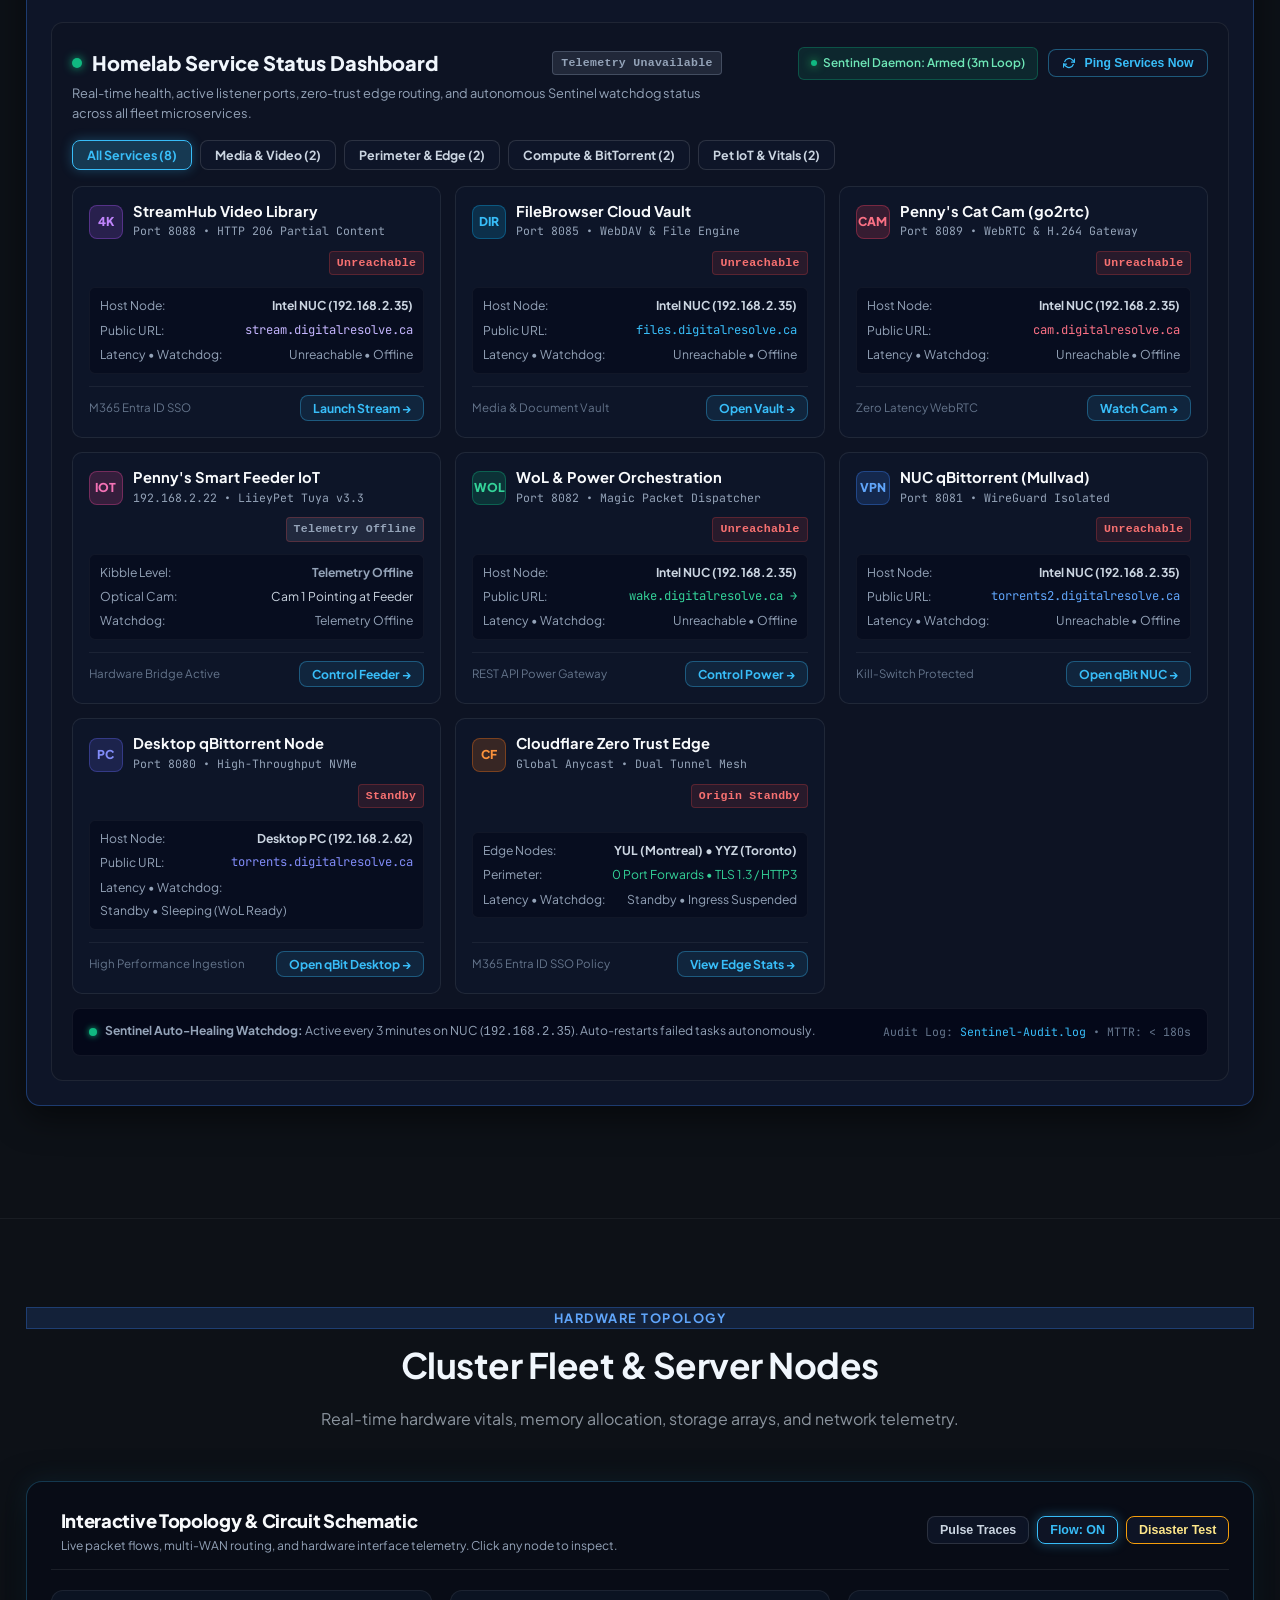
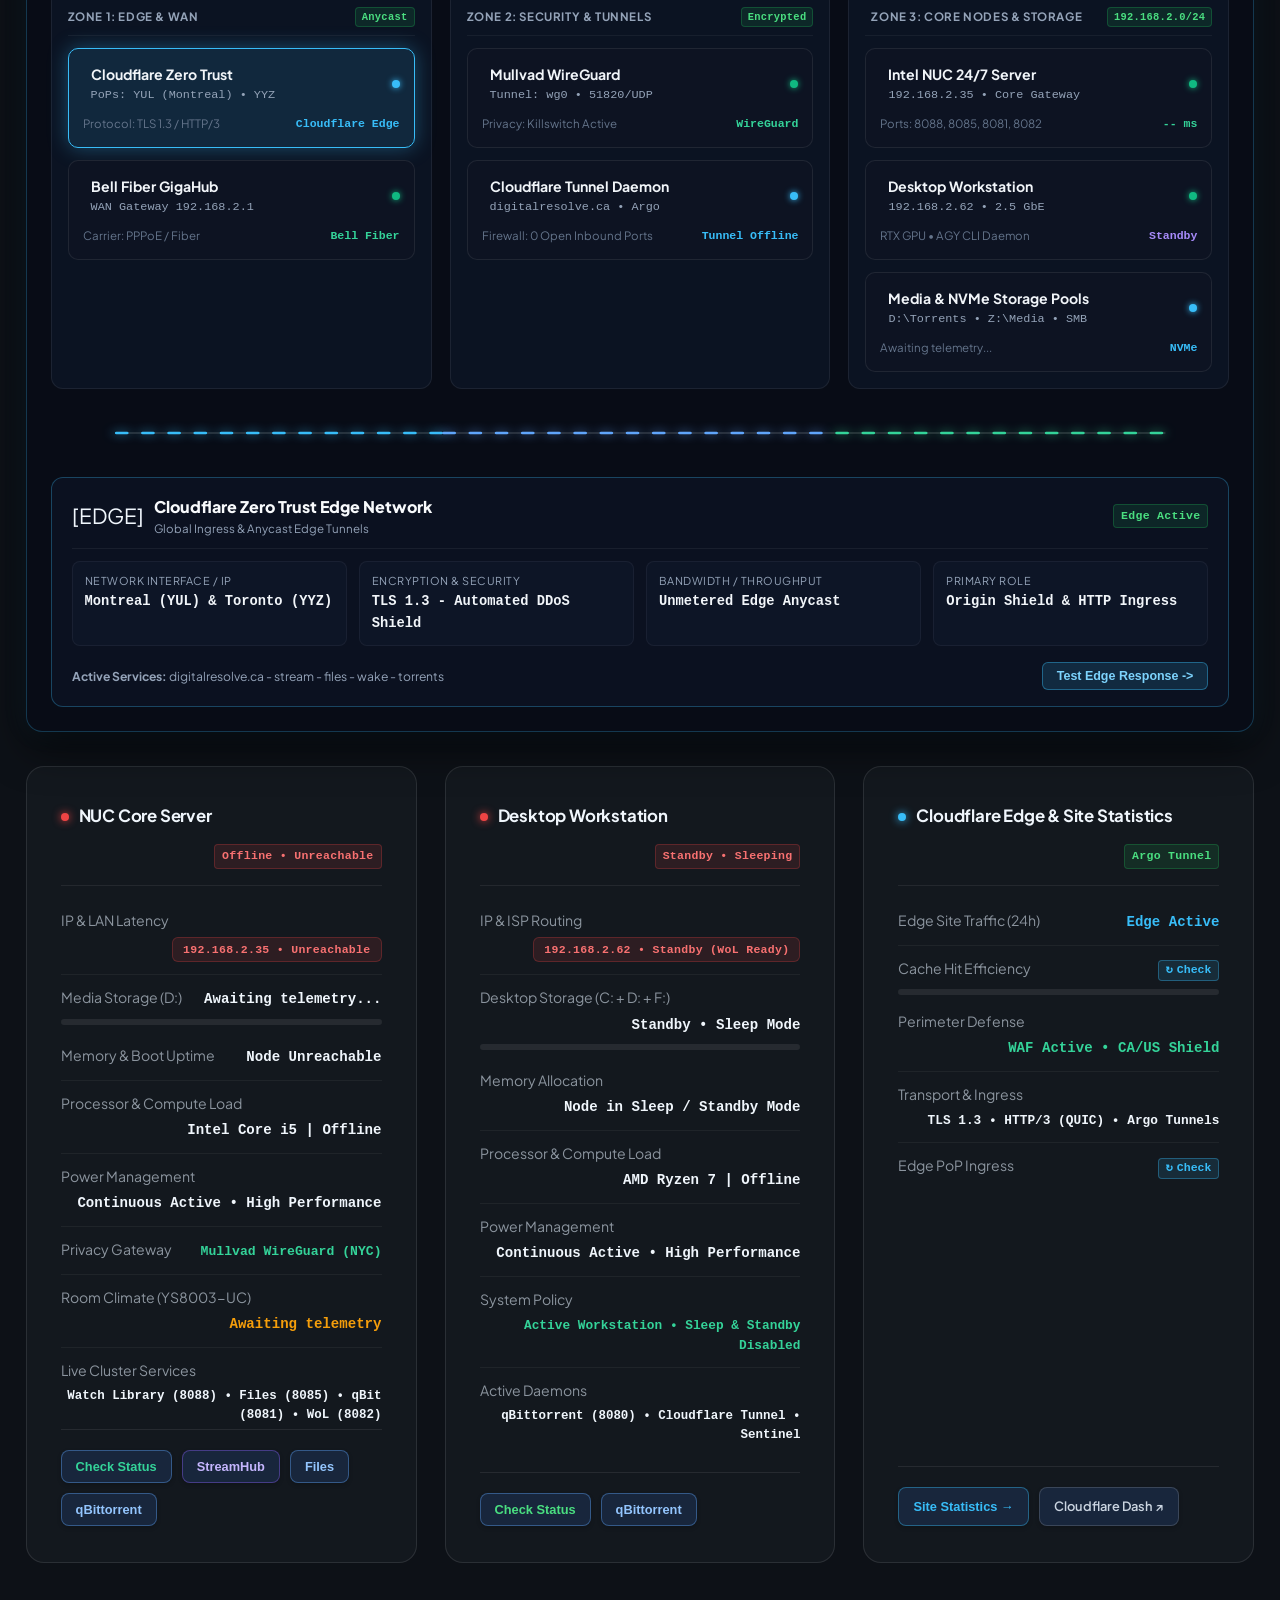
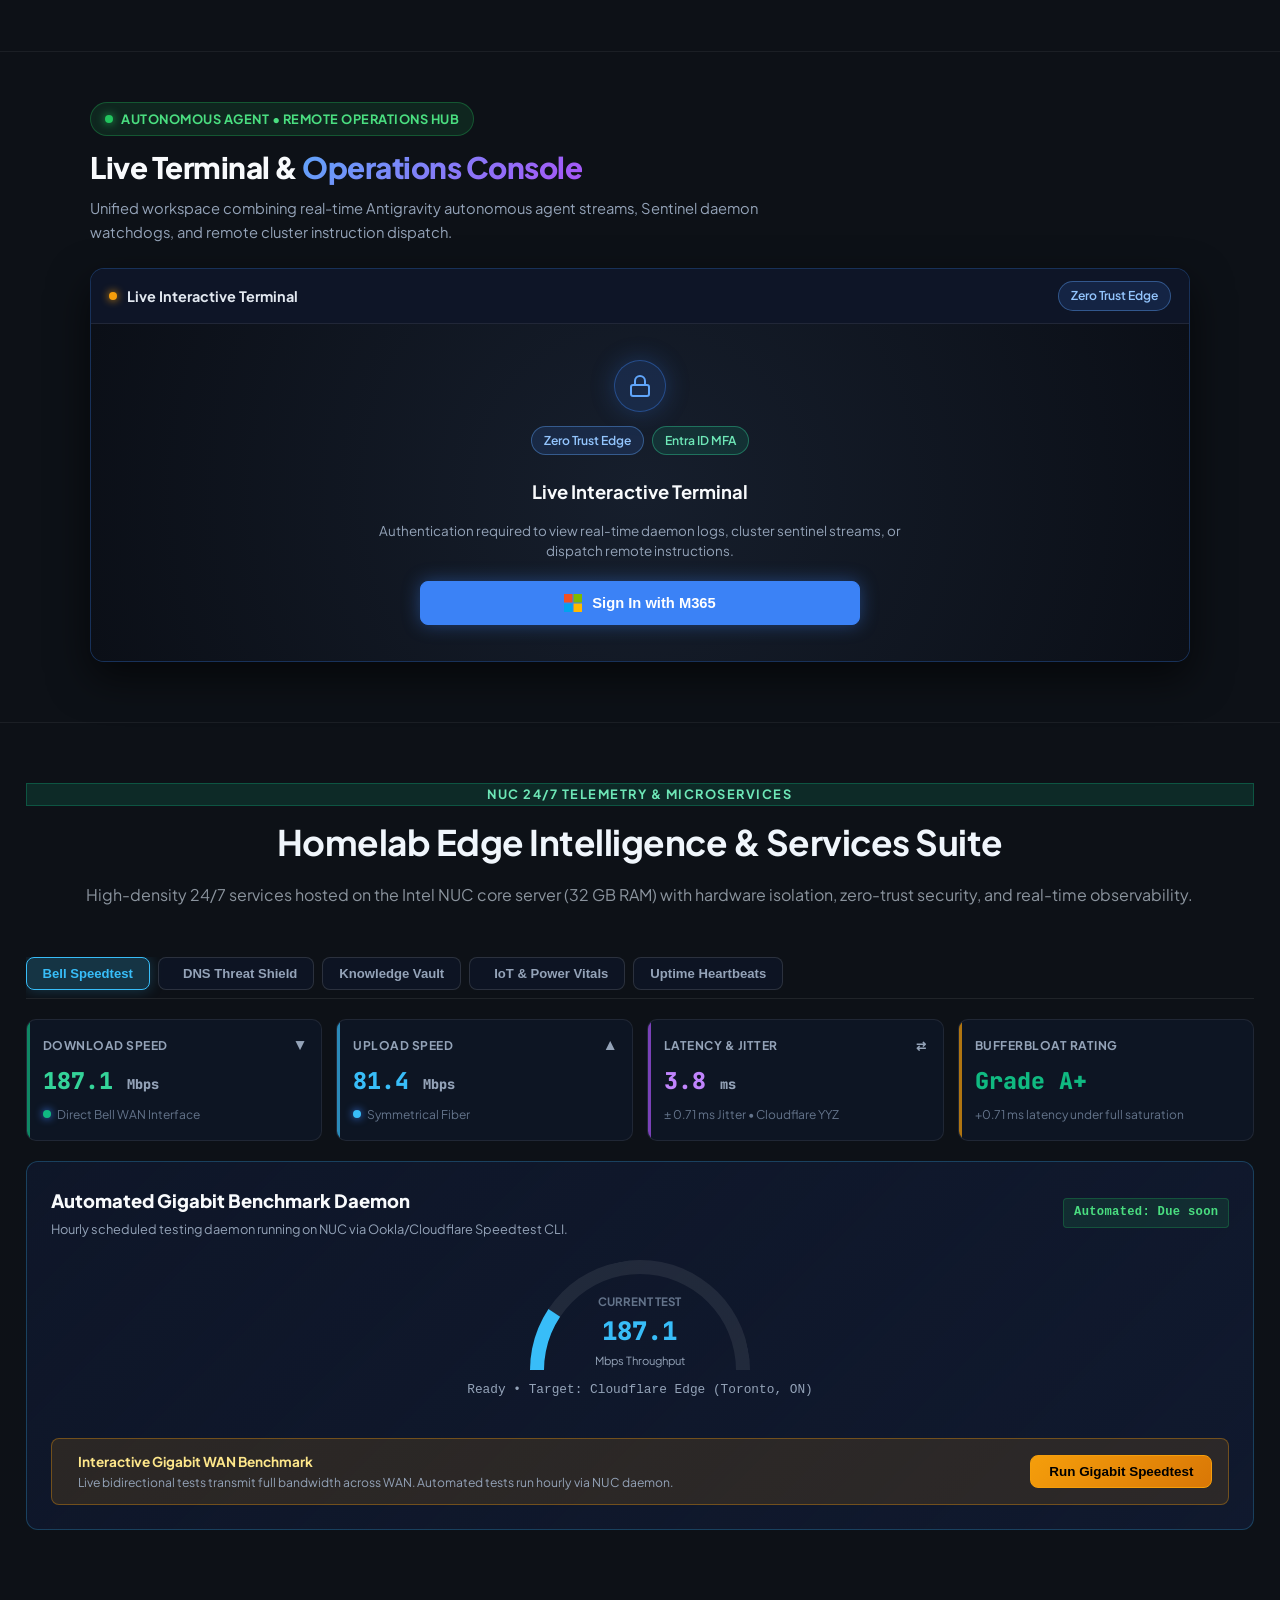
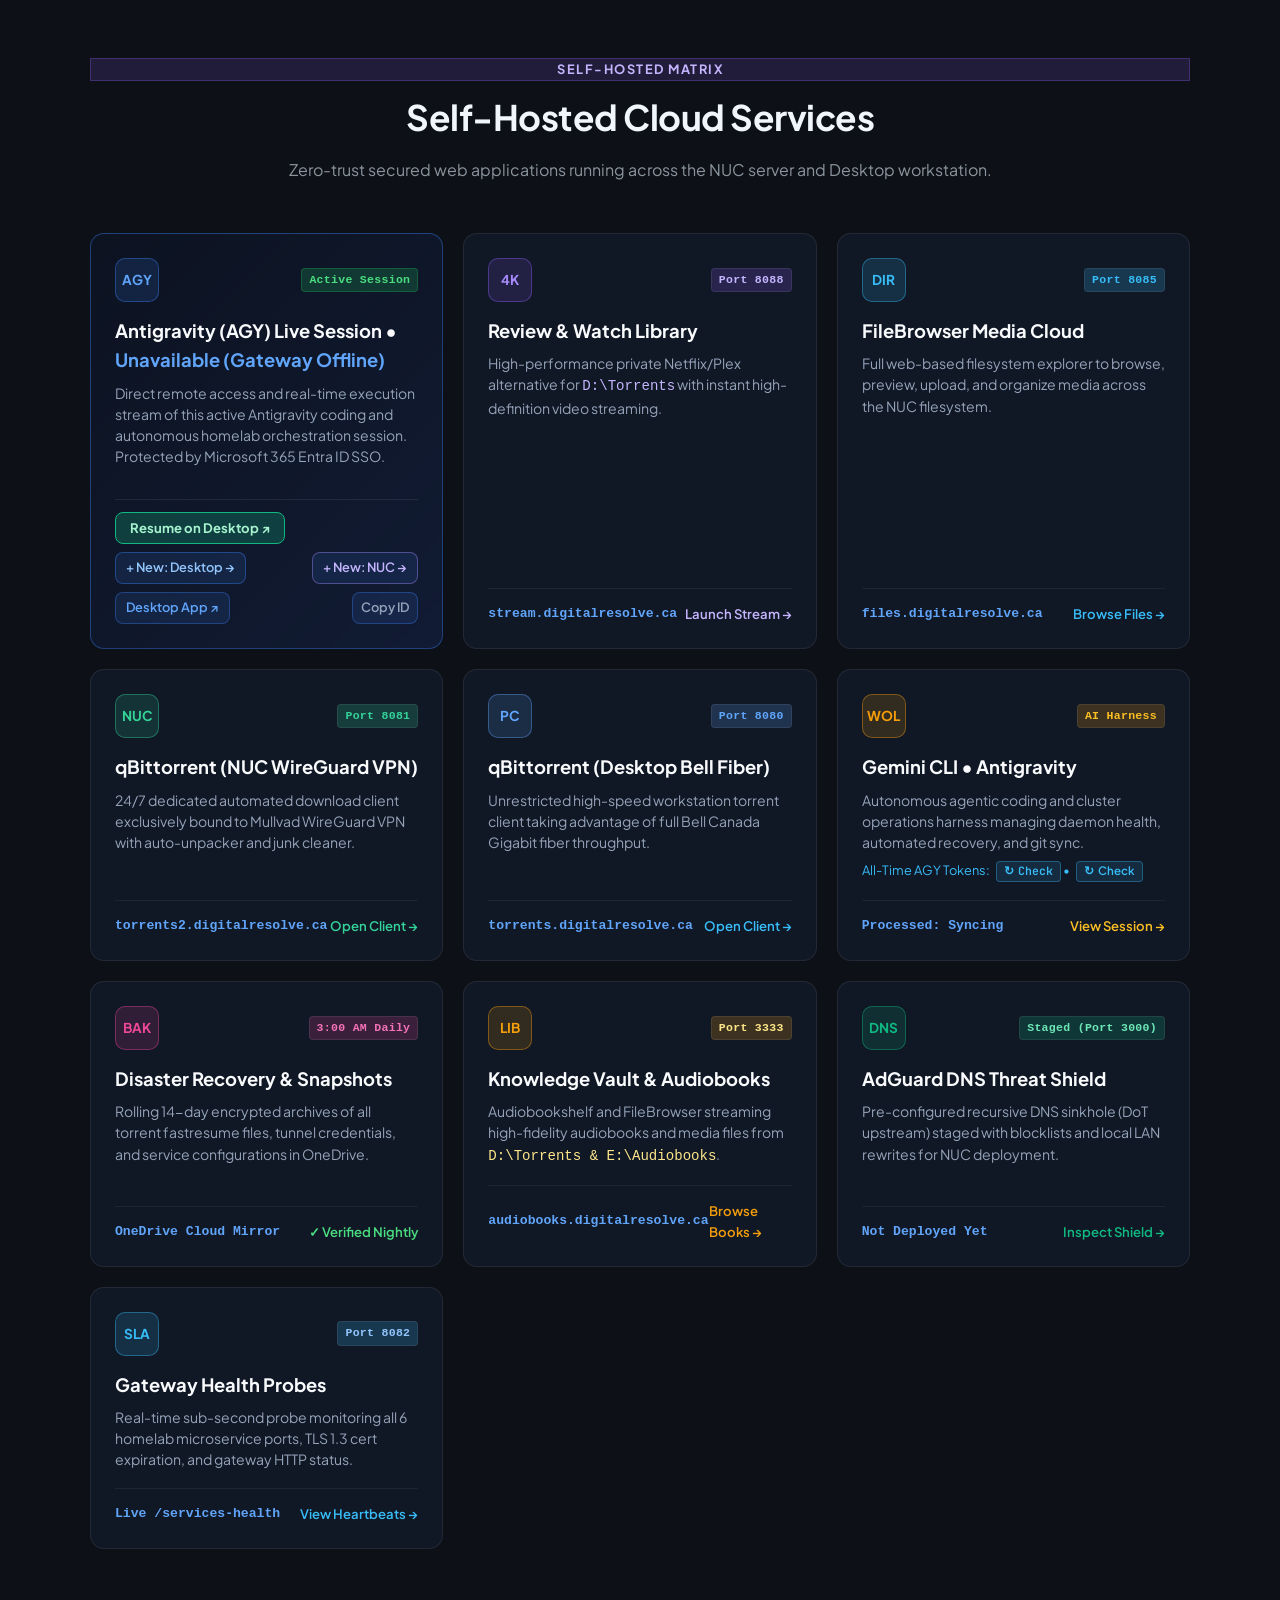
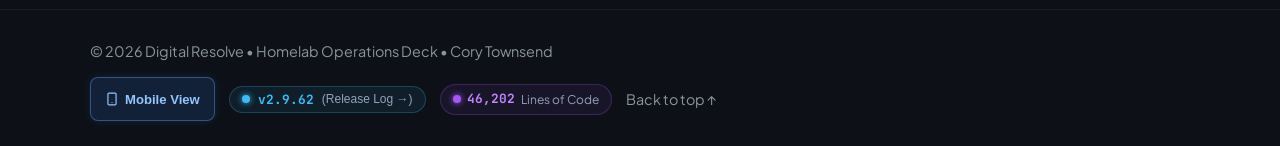
==== commit 7c8e1ed5: "v2.9.62: Camera reconnect overlay, signaling fast-fail, pre-paint layout FOUC & AI HUD polish" ====
--- a/index.html
+++ b/index.html
@@ -8,8 +8,8 @@
   <meta http-equiv="Expires" content="0">
   <title>Digital Resolve - Homelab Operations Deck</title>
   <link rel="icon" type="image/svg+xml" href="data:image/svg+xml,%3Csvg xmlns='http://www.w3.org/2000/svg' viewBox='0 0 32 32'%3E%3Crect width='32' height='32' rx='8' fill='%230b0f17'/%3E%3Cpath d='M8 22V10h7a6 6 0 0 1 0 12H8zm4-3.5h3a2.5 2.5 0 0 0 0-5h-3v5z' fill='%2338bdf8'/%3E%3C/svg%3E">
-  <meta name="description" content="Digital Resolve Homelab Operations Deck v2.9.61 - Digital Resolve - Homelab Operations Deck">
-  <link rel="stylesheet" href="styles.css?v=2.9.61">
+  <meta name="description" content="Digital Resolve Homelab Operations Deck v2.9.62 - Digital Resolve - Homelab Operations Deck">
+  <link rel="stylesheet" href="styles.css?v=2.9.62">
   <link rel="preconnect" href="https://fonts.googleapis.com">
   <link rel="preconnect" href="https://fonts.gstatic.com" crossorigin>
   <link rel="preconnect" href="https://wake.digitalresolve.ca">
@@ -26,7 +26,7 @@
         } else if (stored === 'desktop') {
           isMobile = false;
         } else {
-          isMobile = (window.innerWidth <= 768);
+          isMobile = (window.innerWidth <= 768) || Boolean(window.matchMedia && window.matchMedia('(max-height: 500px) and (pointer: coarse)').matches);
         }
         var doc = document.documentElement;
         if (isMobile) {
@@ -35,6 +35,9 @@
         } else {
           doc.setAttribute('data-layout-mode', 'desktop');
           doc.classList.add('desktop-layout');
+          if (stored === 'desktop') {
+            doc.classList.add('desktop-forced');
+          }
         }
       } catch(e) {}
     })();
@@ -262,7 +265,7 @@
             </button>
             <button type="button" class="btn-action-item" onclick="openChangelogModal()" title="View System Release History">
               <span class="dropdown-dot dot-2"></span>
-              <span>Release Changelog (<span id="menu-changelog-ver">v2.9.61</span>)</span>
+              <span>Release Changelog (<span id="menu-changelog-ver">v2.9.62</span>)</span>
             </button>
             <button type="button" class="btn-action-item" id="menu-sso-auth-btn" onclick="lockSSO(true, event)" title="Sign out and refresh deck behind Microsoft 365 SSO">
               <span class="dropdown-dot" style="background-color: #ef4444; box-shadow: 0 0 6px #ef4444;"></span>
@@ -2451,12 +2454,12 @@
         </button>
         <button type="button" class="version-badge-btn" onclick="openChangelogModal()" title="View System Release Changelog">
           <span class="dropdown-dot" style="background-color: #38bdf8; box-shadow: 0 0 6px #38bdf8;"></span>
-          <span class="mono" style="font-weight: 700; color: #38bdf8; font-size: 0.8rem;" id="footer-version-tag">v2.9.61</span>
+          <span class="mono" style="font-weight: 700; color: #38bdf8; font-size: 0.8rem;" id="footer-version-tag">v2.9.62</span>
           <span style="color: #94a3b8; font-size: 0.75rem;">(Release Log &rarr;)</span>
         </button>
-        <div class="footer-loc-badge" id="footer-loc-badge" title="Project Codebase Scale: 46,041 Lines of Code (HTML: 27,726 lines | CSS: 7,863 lines | JS: 10,451 lines | CNAME)">
+        <div class="footer-loc-badge" id="footer-loc-badge" title="Project Codebase Scale: 46,202 Lines of Code (HTML: 27,887 lines | CSS: 7,863 lines | JS: 10,451 lines | CNAME)">
           <span class="dropdown-dot" style="background-color: #a855f7; box-shadow: 0 0 6px #a855f7;"></span>
-          <span class="mono" style="font-weight: 700; color: #c084fc; font-size: 0.8rem;" id="project-loc-count">46,041</span>
+          <span class="mono" style="font-weight: 700; color: #c084fc; font-size: 0.8rem;" id="project-loc-count">46,202</span>
           <span style="color: #94a3b8; font-size: 0.75rem;">Lines of Code</span>
         </div>
         <div class="footer-links">
@@ -3051,10 +3054,24 @@
       </div>
 
             <div class="changelog-body">
-                                                                                                                                                                                                                                                                                                                                                                                                                                                                                                                                                                                                                                                                                                                                <!-- Version v2.9.61 (Current) -->
-        <div class="changelog-entry">
-          <div class="changelog-ver-header">
-            <span class="ver-tag current">v2.9.61 | Current</span>
+                                                                                                                                                                                                                                                                                                                                                                                                                                                                                                                                                                                                                                                                                                                                        <!-- Version v2.9.62 (Current) -->
+        <div class="changelog-entry">
+          <div class="changelog-ver-header">
+            <span class="ver-tag current">v2.9.62 | Current</span>
+            <span class="ver-date">November 27, 2026</span>
+          </div>
+          <h4 class="ver-title">Camera Reconnect, Signaling Fast-Fail &amp; Pre-Paint Layout Polish</h4>
+          <ul class="ver-list">
+            <li><strong>Camera Reconnect:</strong> Restored reconnecting overlay on live stream drops in webrtc.html and added HTTPS wake-lan status fallback with stale-poll sequencing</li>
+            <li><strong>Signaling Fast-Fail:</strong> Eliminated 3s-10s dead-endpoint and signaling-error hangs across MSE and WebRTC in ai.html and webrtc.html</li>
+            <li><strong>Pre-Paint Layout:</strong> Synced desktop-forced class and coarse-pointer landscape detection in pre-paint inline script across all 8 pages to eliminate mobile FOUC</li>
+            <li><strong>AI HUD Polish:</strong> Preserved AI Standby state across reconnects on offline model load and cleared stale object-detection tooltips</li>
+          </ul>
+        </div>
+        <!-- Version v2.9.61 -->
+        <div class="changelog-entry">
+          <div class="changelog-ver-header">
+            <span class="ver-tag">v2.9.61</span>
             <span class="ver-date">November 26, 2026</span>
           </div>
           <h4 class="ver-title">Fix storage-flow outage/SSO classification, refresh queue &amp; honest capacity fallbacks</h4>
@@ -4622,6 +4639,6 @@
       </div>
     </div>
   </div>
-  <script src="app.js?v=2.9.61"></script>
+  <script src="app.js?v=2.9.62"></script>
 </body>
 </html>
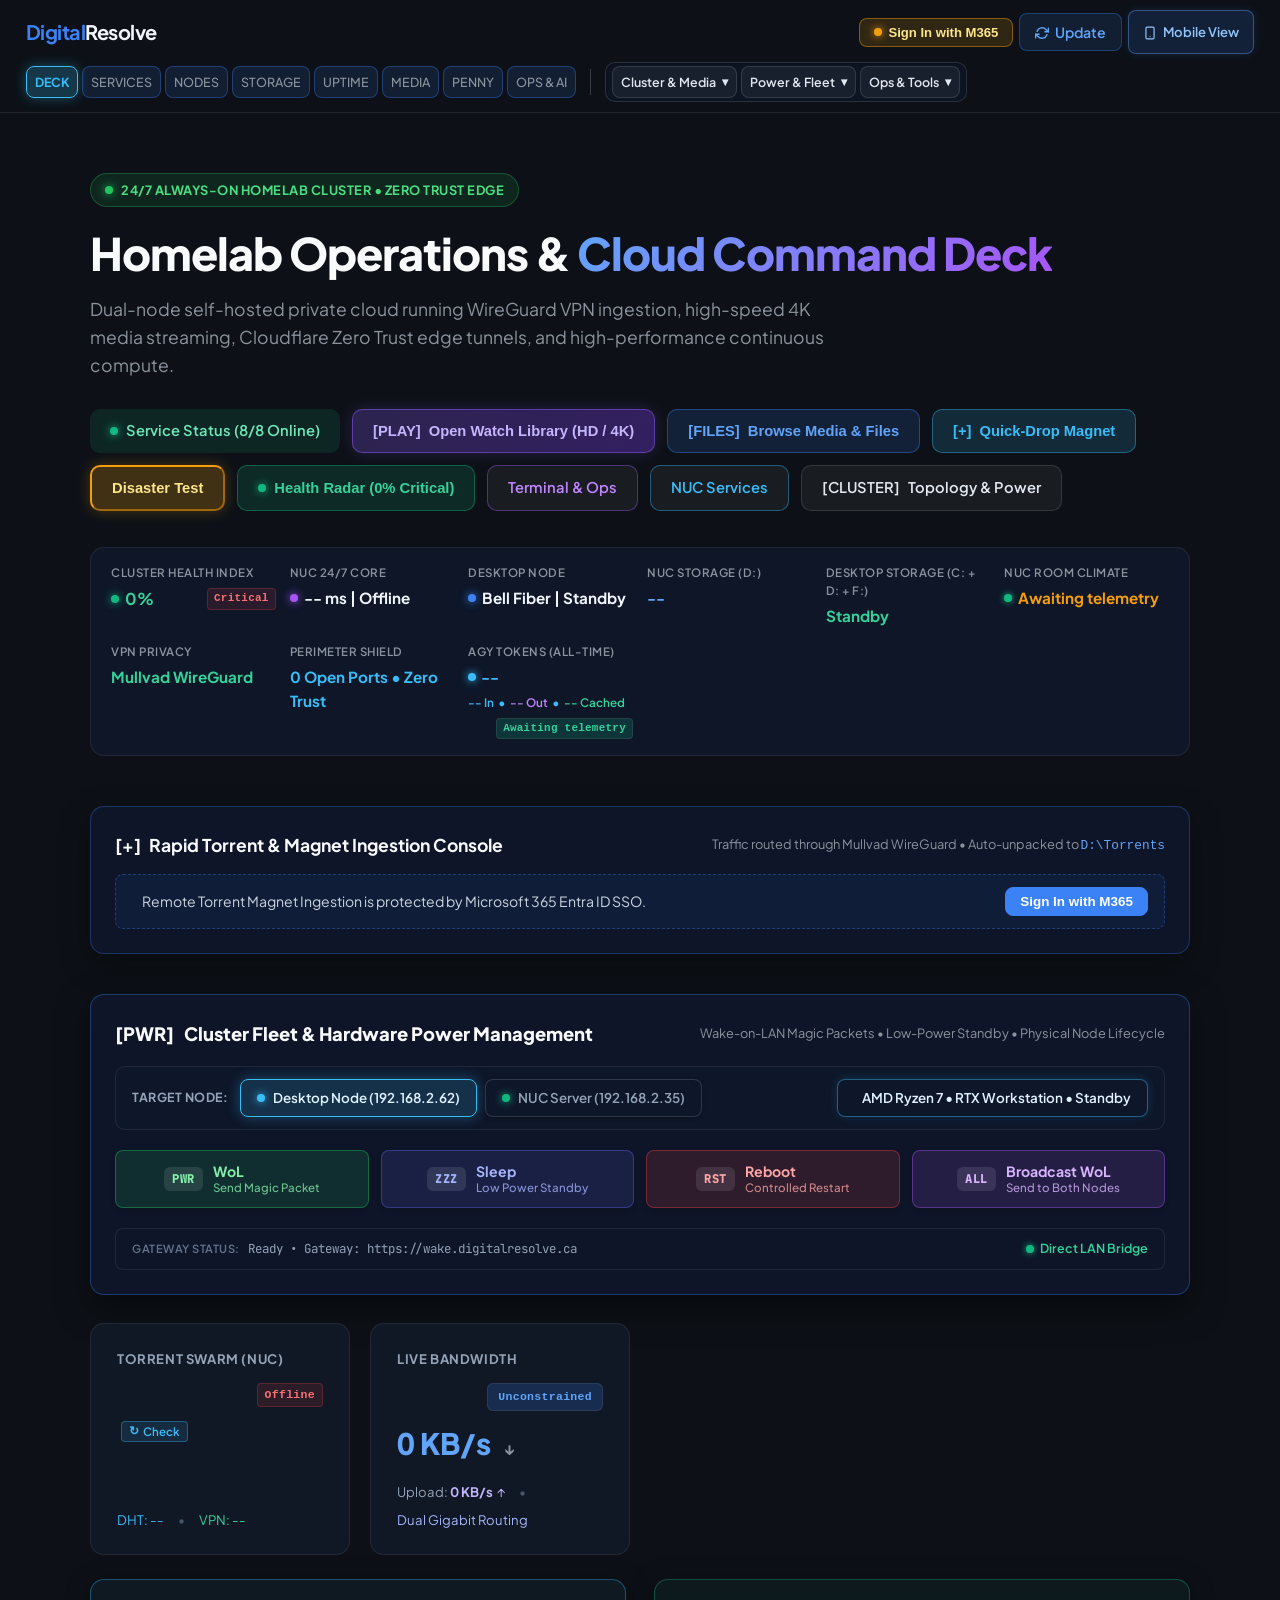
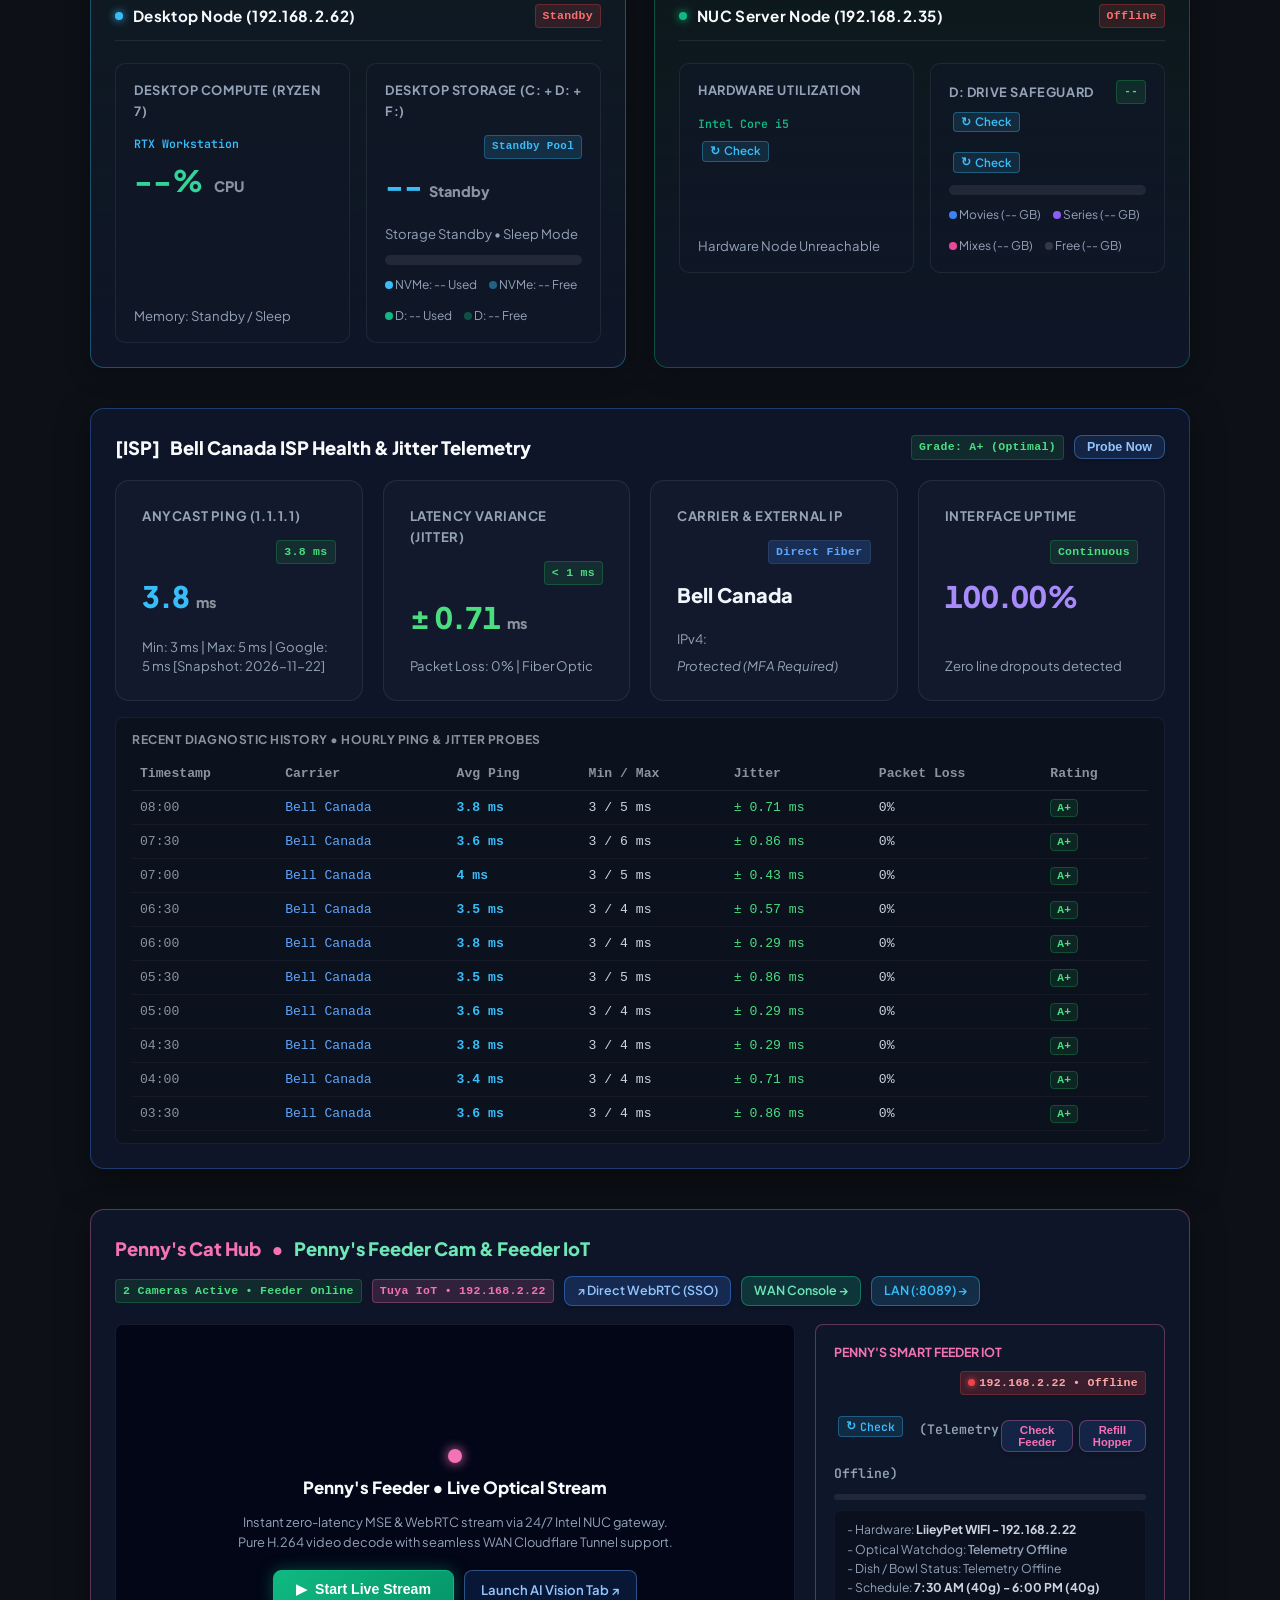
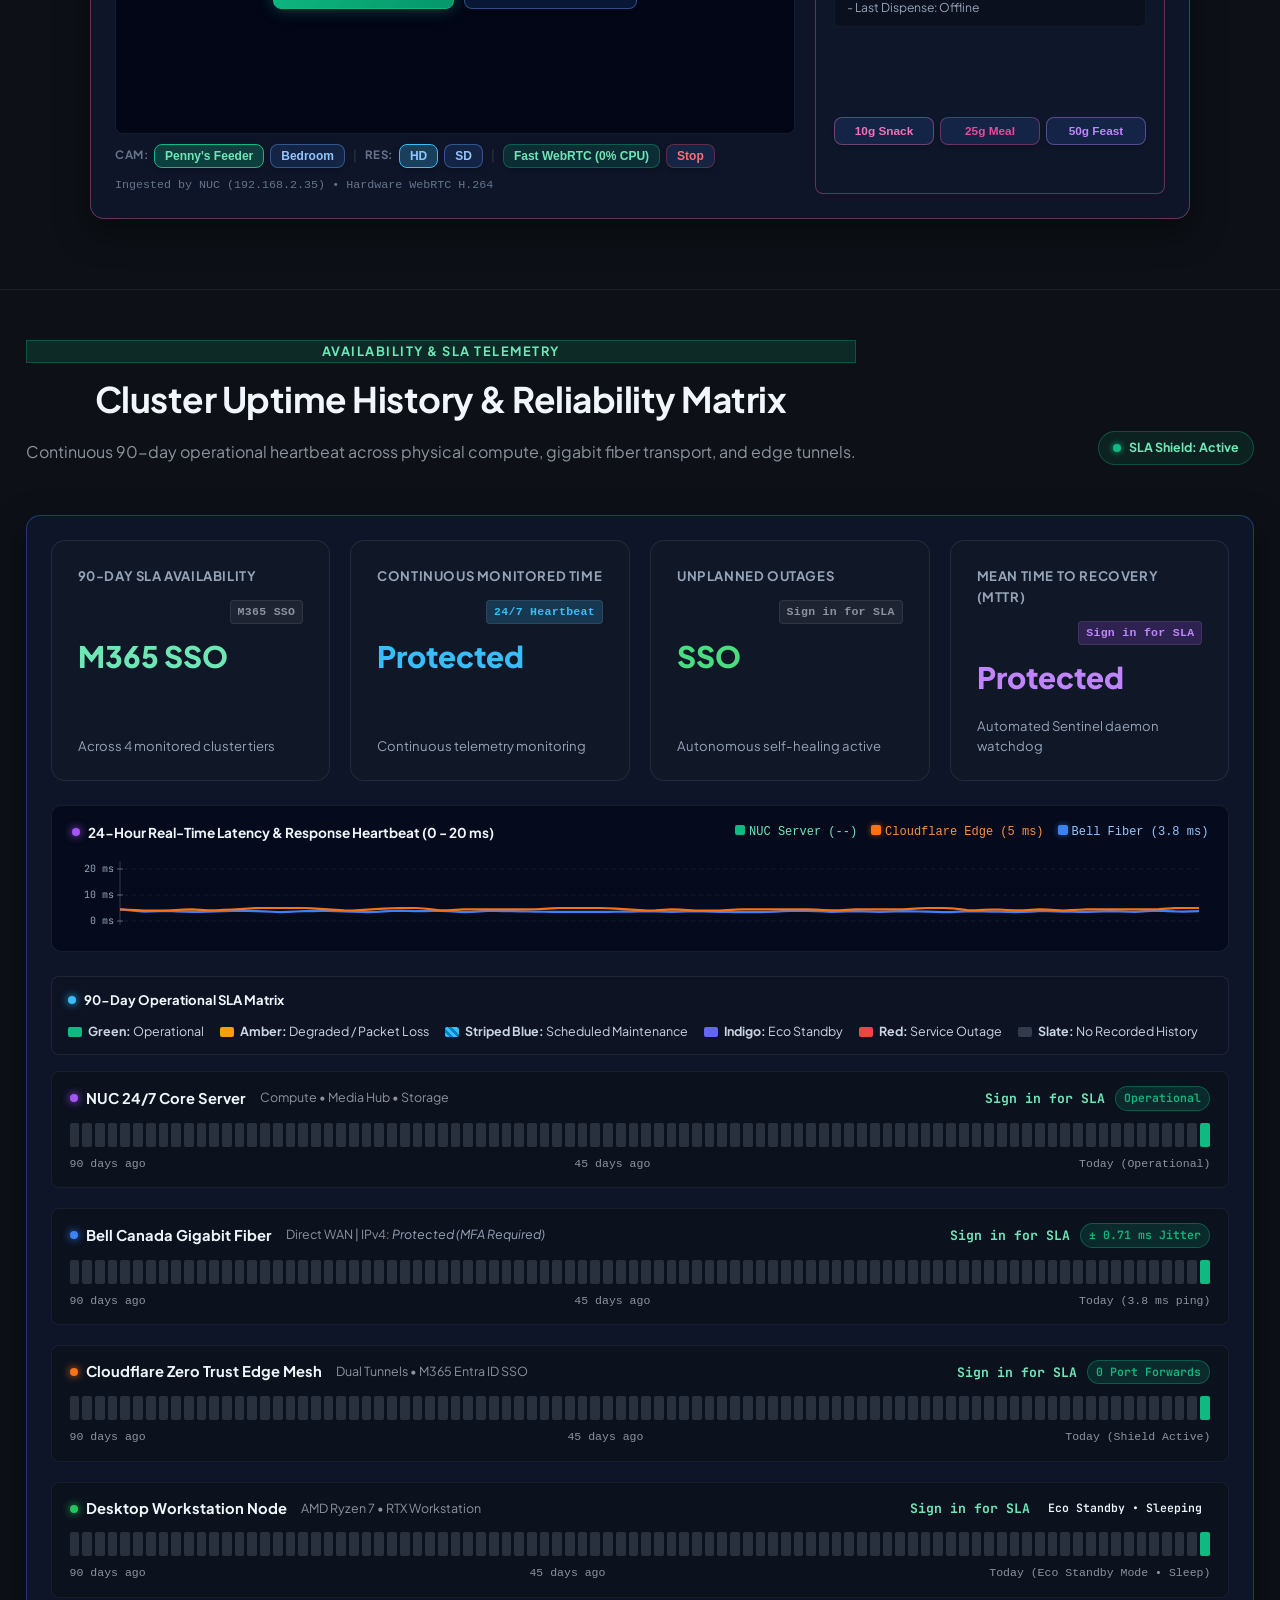
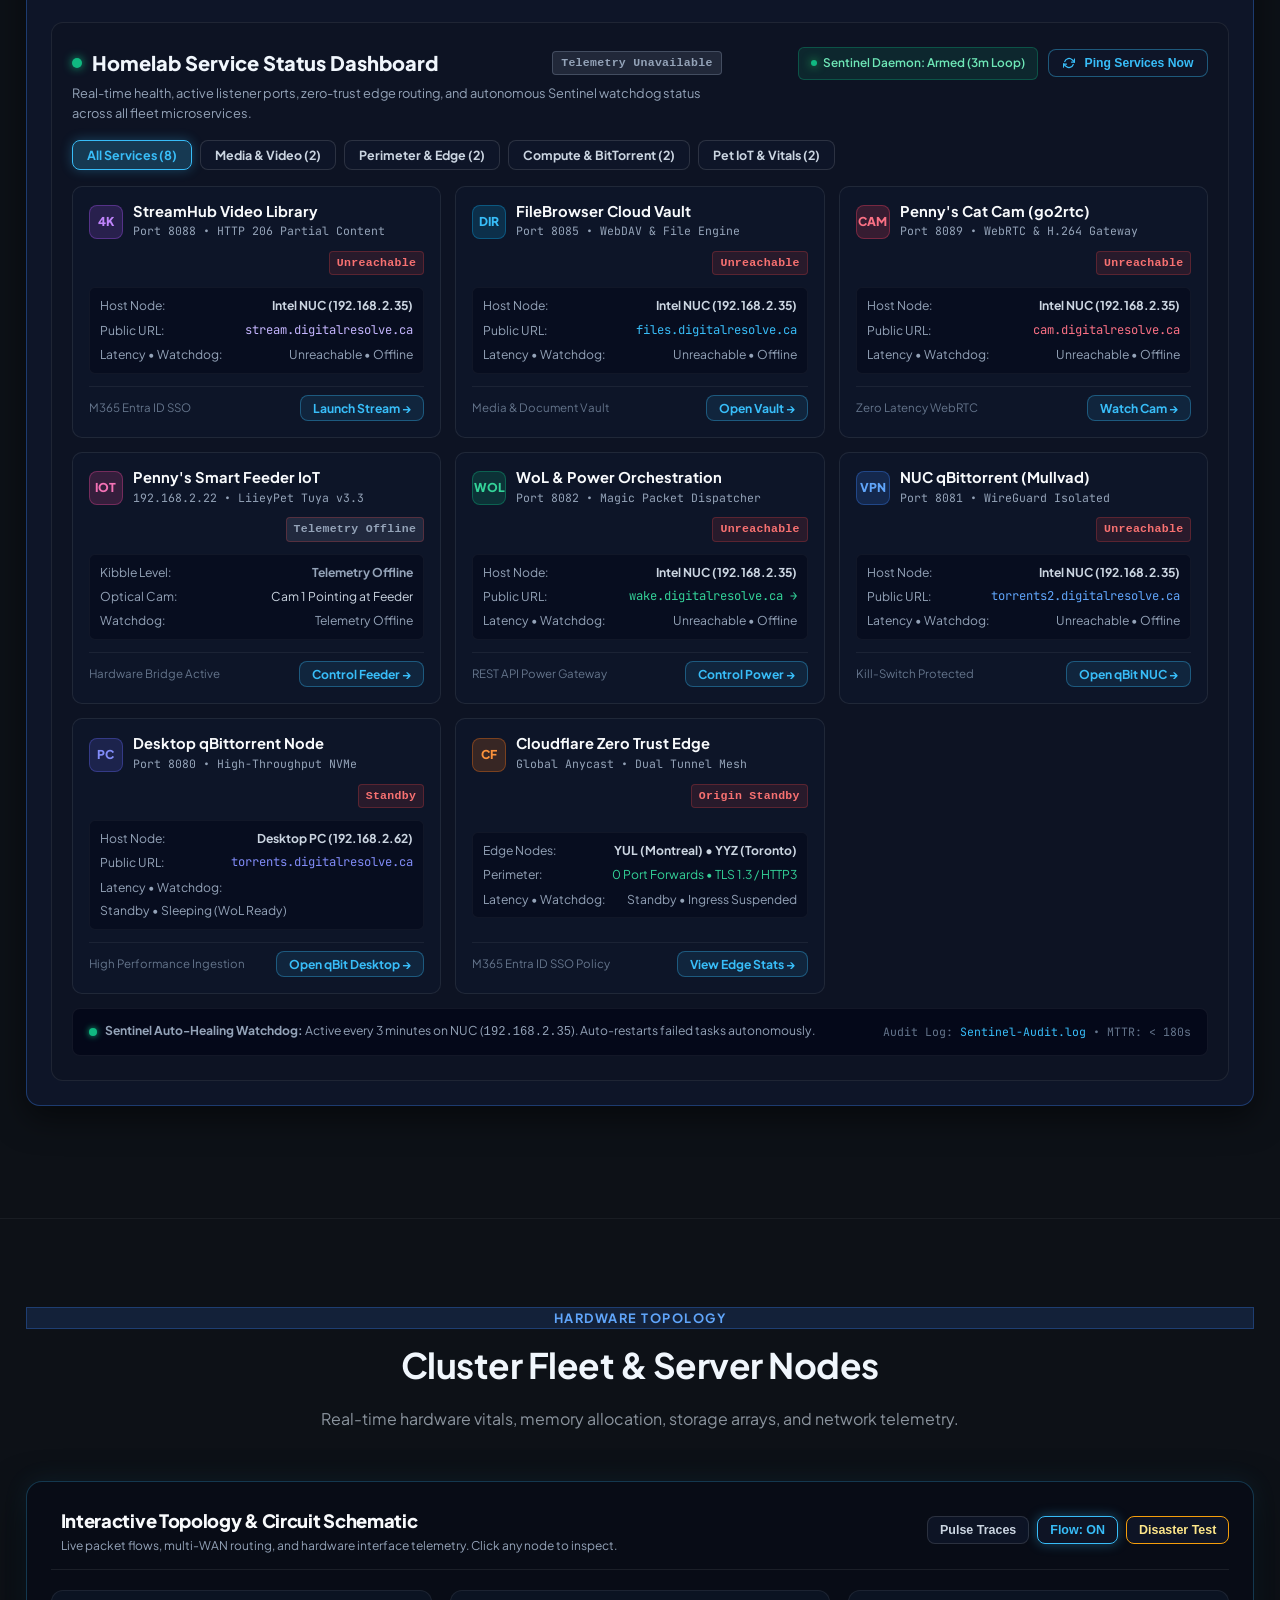
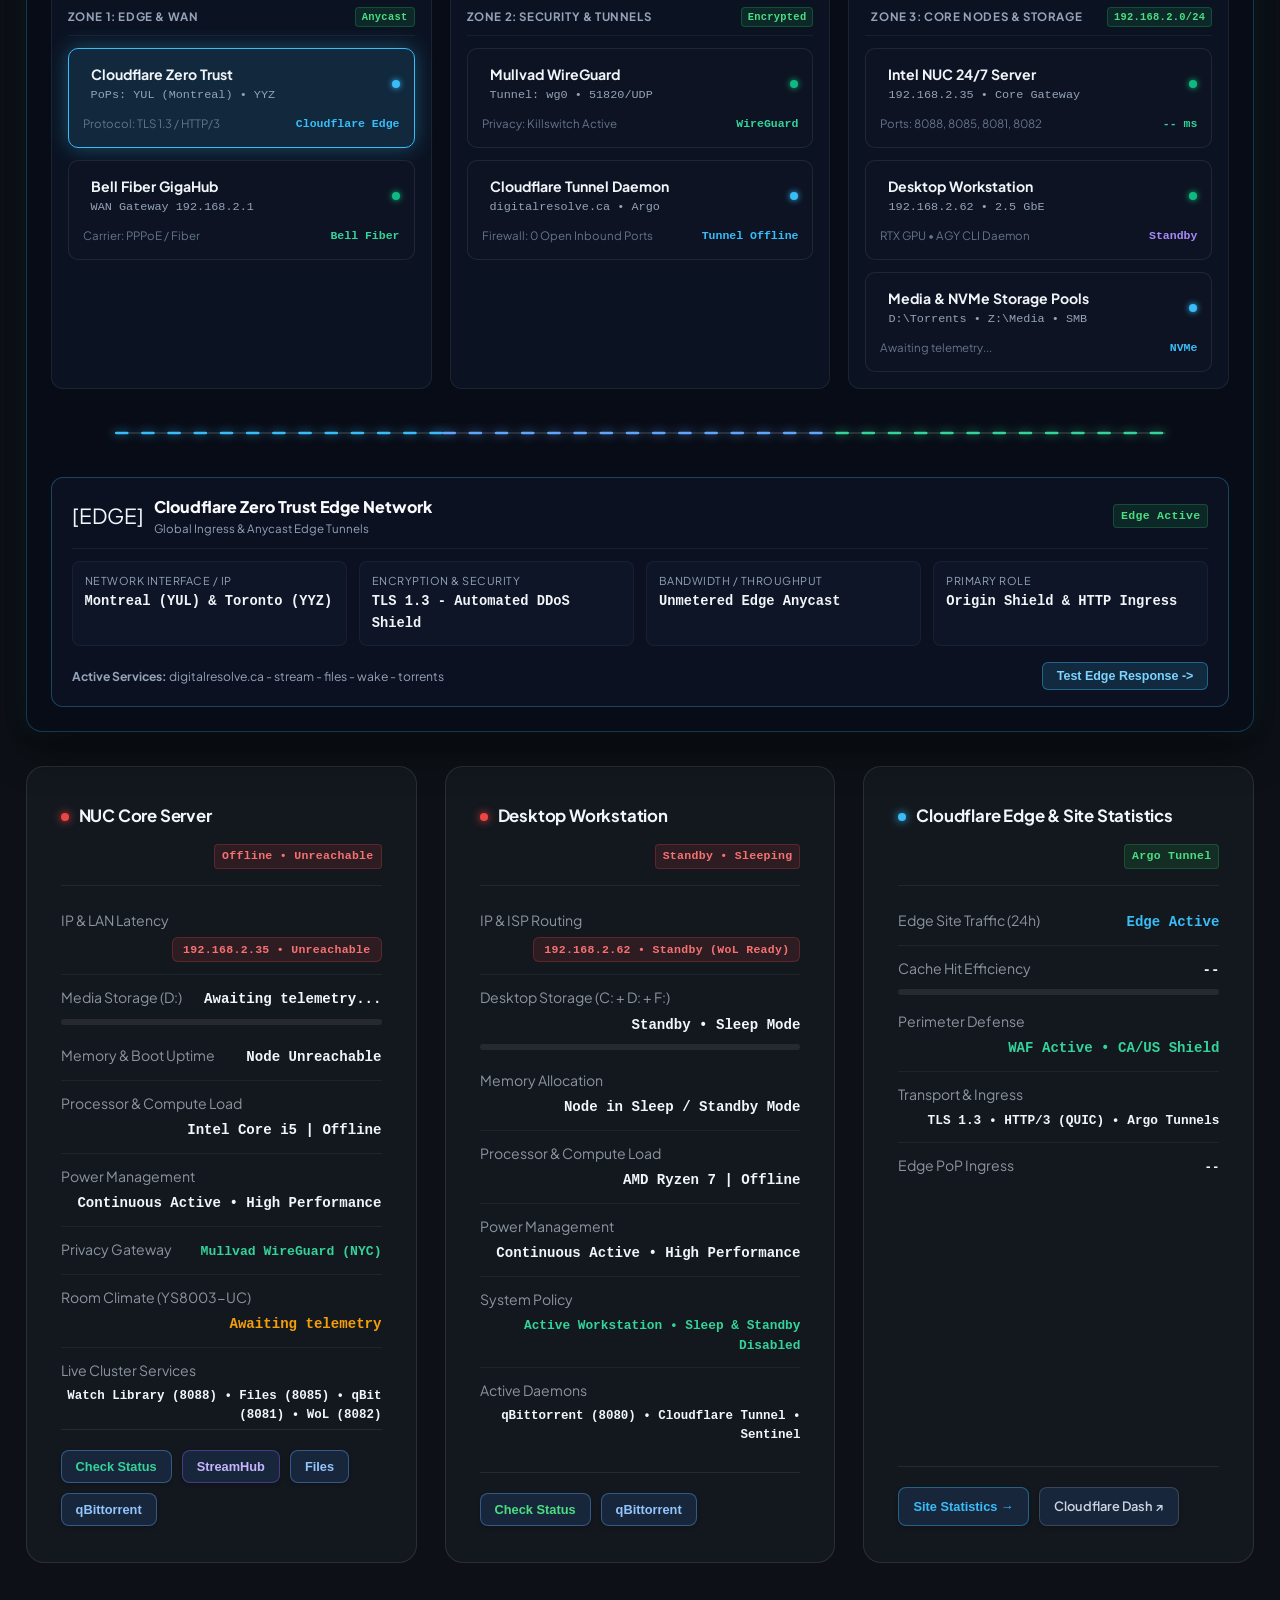
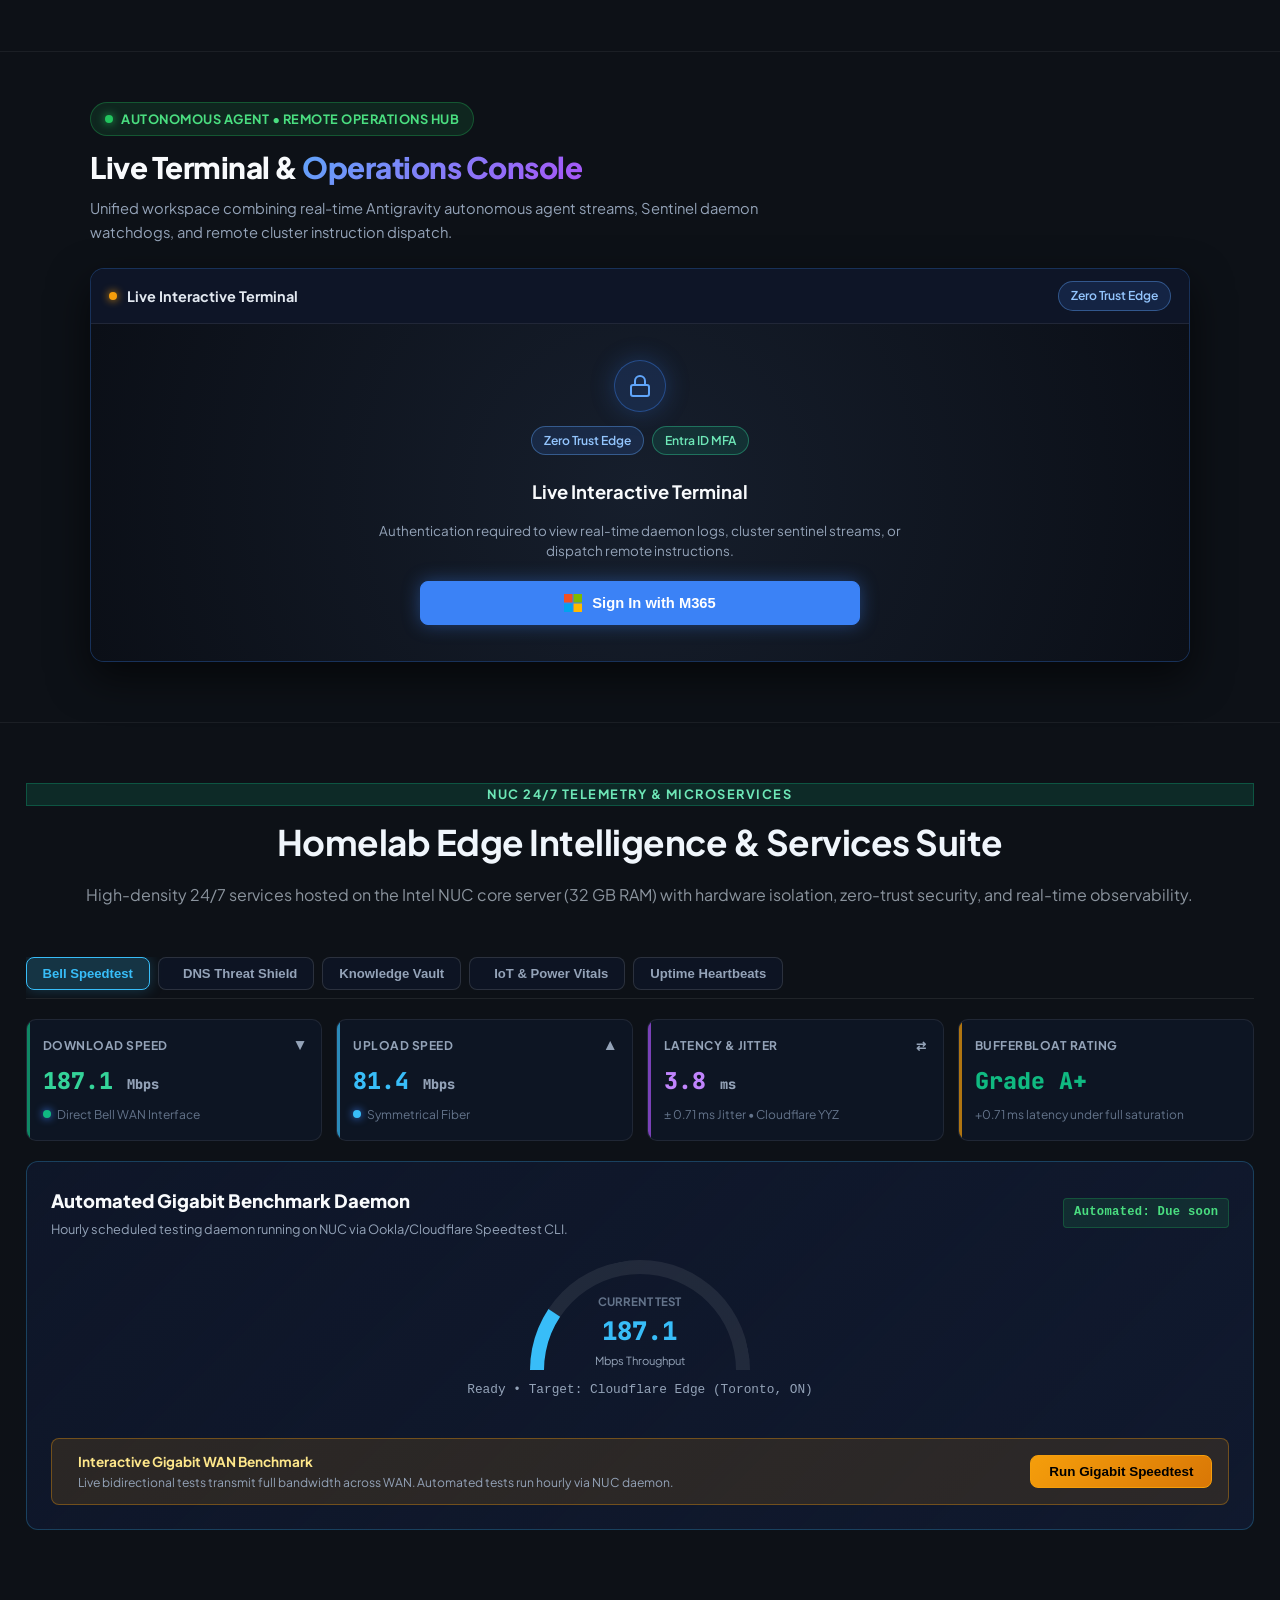
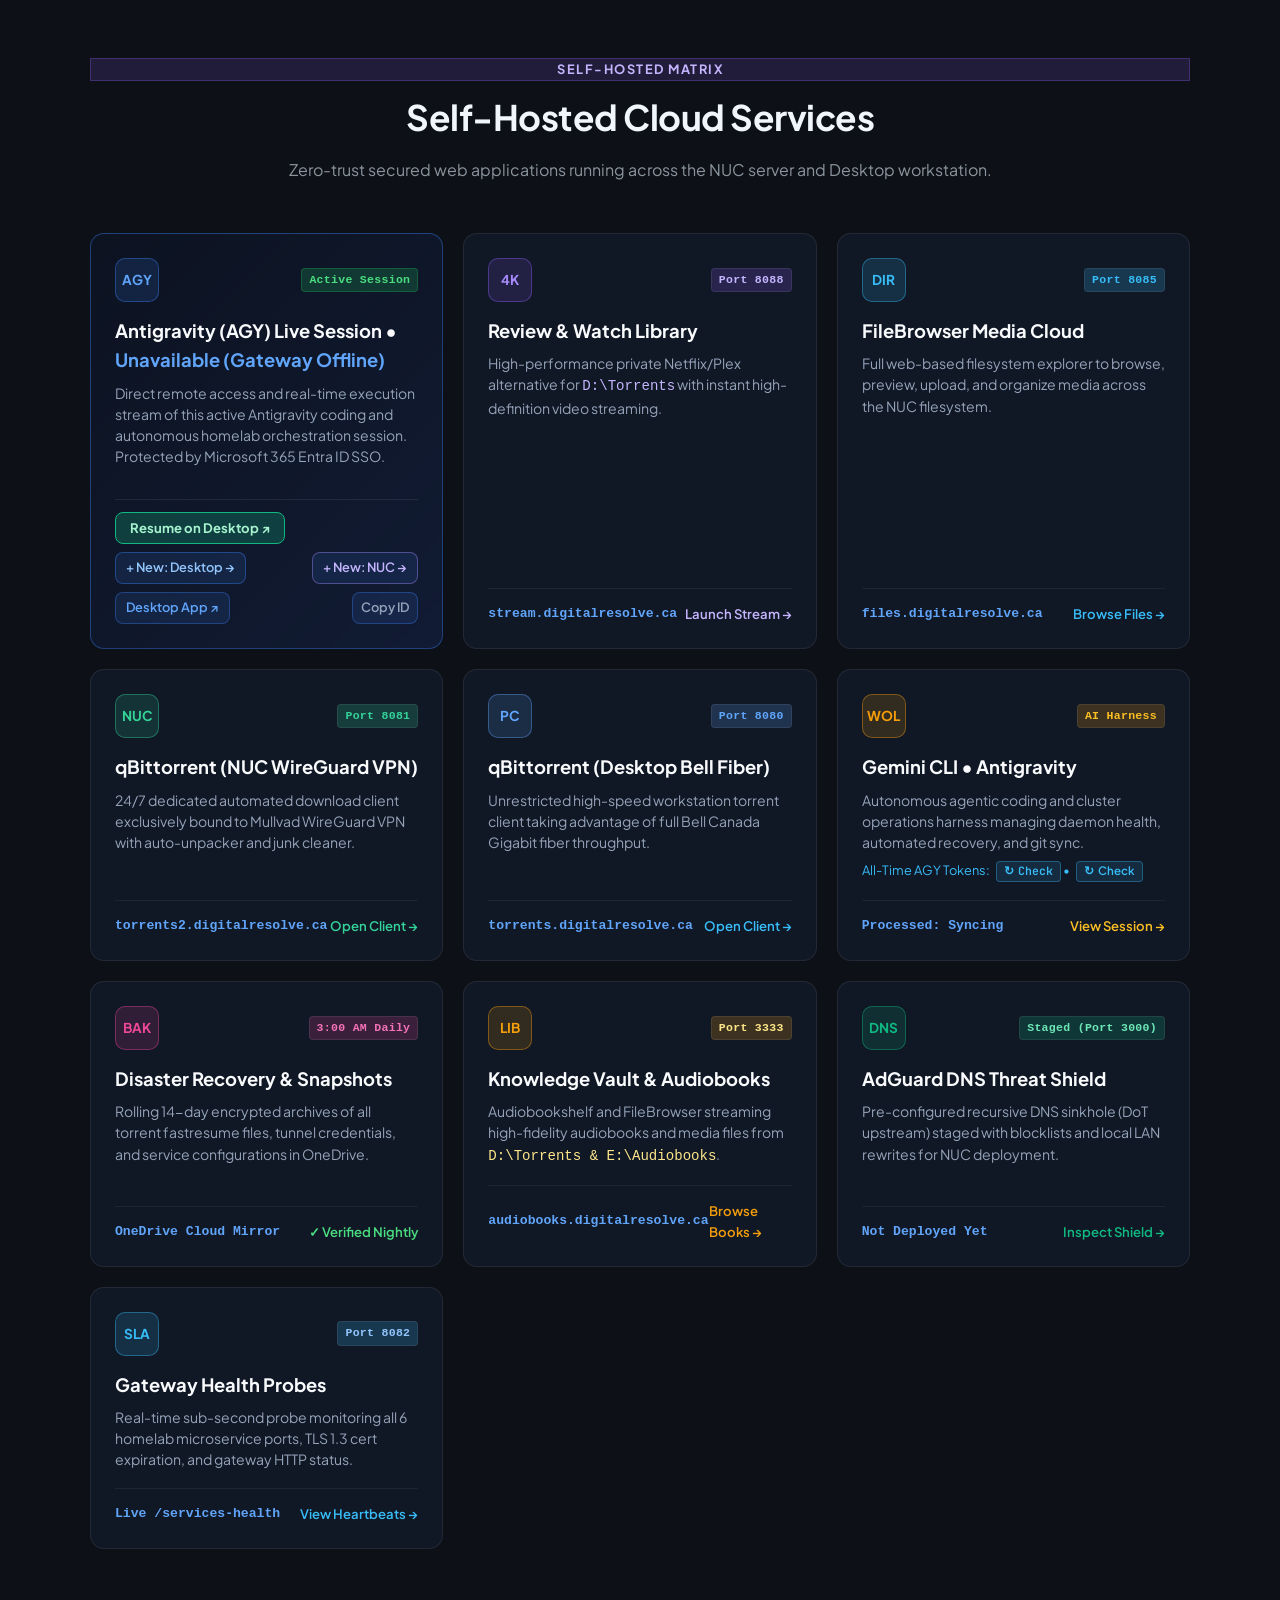
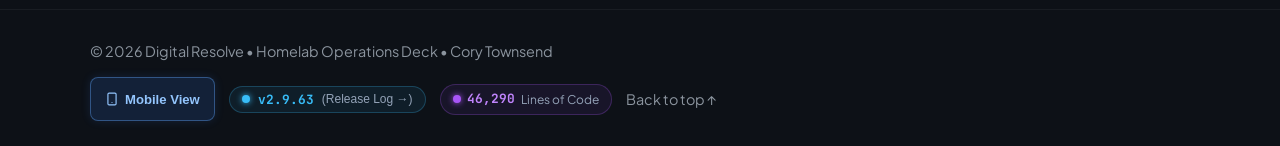
==== commit a27a749f: "v2.9.63: Guard remaining 5 max-width media queries for forced desktop mode" ====
--- a/index.html
+++ b/index.html
@@ -8,8 +8,8 @@
   <meta http-equiv="Expires" content="0">
   <title>Digital Resolve - Homelab Operations Deck</title>
   <link rel="icon" type="image/svg+xml" href="data:image/svg+xml,%3Csvg xmlns='http://www.w3.org/2000/svg' viewBox='0 0 32 32'%3E%3Crect width='32' height='32' rx='8' fill='%230b0f17'/%3E%3Cpath d='M8 22V10h7a6 6 0 0 1 0 12H8zm4-3.5h3a2.5 2.5 0 0 0 0-5h-3v5z' fill='%2338bdf8'/%3E%3C/svg%3E">
-  <meta name="description" content="Digital Resolve Homelab Operations Deck v2.9.62 - Digital Resolve - Homelab Operations Deck">
-  <link rel="stylesheet" href="styles.css?v=2.9.62">
+  <meta name="description" content="Digital Resolve Homelab Operations Deck v2.9.63 - Digital Resolve - Homelab Operations Deck">
+  <link rel="stylesheet" href="styles.css?v=2.9.63">
   <link rel="preconnect" href="https://fonts.googleapis.com">
   <link rel="preconnect" href="https://fonts.gstatic.com" crossorigin>
   <link rel="preconnect" href="https://wake.digitalresolve.ca">
@@ -265,7 +265,7 @@
             </button>
             <button type="button" class="btn-action-item" onclick="openChangelogModal()" title="View System Release History">
               <span class="dropdown-dot dot-2"></span>
-              <span>Release Changelog (<span id="menu-changelog-ver">v2.9.62</span>)</span>
+              <span>Release Changelog (<span id="menu-changelog-ver">v2.9.63</span>)</span>
             </button>
             <button type="button" class="btn-action-item" id="menu-sso-auth-btn" onclick="lockSSO(true, event)" title="Sign out and refresh deck behind Microsoft 365 SSO">
               <span class="dropdown-dot" style="background-color: #ef4444; box-shadow: 0 0 6px #ef4444;"></span>
@@ -2454,12 +2454,12 @@
         </button>
         <button type="button" class="version-badge-btn" onclick="openChangelogModal()" title="View System Release Changelog">
           <span class="dropdown-dot" style="background-color: #38bdf8; box-shadow: 0 0 6px #38bdf8;"></span>
-          <span class="mono" style="font-weight: 700; color: #38bdf8; font-size: 0.8rem;" id="footer-version-tag">v2.9.62</span>
+          <span class="mono" style="font-weight: 700; color: #38bdf8; font-size: 0.8rem;" id="footer-version-tag">v2.9.63</span>
           <span style="color: #94a3b8; font-size: 0.75rem;">(Release Log &rarr;)</span>
         </button>
-        <div class="footer-loc-badge" id="footer-loc-badge" title="Project Codebase Scale: 46,202 Lines of Code (HTML: 27,887 lines | CSS: 7,863 lines | JS: 10,451 lines | CNAME)">
+        <div class="footer-loc-badge" id="footer-loc-badge" title="Project Codebase Scale: 46,290 Lines of Code (HTML: 27,975 lines | CSS: 7,863 lines | JS: 10,451 lines | CNAME)">
           <span class="dropdown-dot" style="background-color: #a855f7; box-shadow: 0 0 6px #a855f7;"></span>
-          <span class="mono" style="font-weight: 700; color: #c084fc; font-size: 0.8rem;" id="project-loc-count">46,202</span>
+          <span class="mono" style="font-weight: 700; color: #c084fc; font-size: 0.8rem;" id="project-loc-count">46,290</span>
           <span style="color: #94a3b8; font-size: 0.75rem;">Lines of Code</span>
         </div>
         <div class="footer-links">
@@ -3054,10 +3054,21 @@
       </div>
 
             <div class="changelog-body">
-                                                                                                                                                                                                                                                                                                                                                                                                                                                                                                                                                                                                                                                                                                                                        <!-- Version v2.9.62 (Current) -->
-        <div class="changelog-entry">
-          <div class="changelog-ver-header">
-            <span class="ver-tag current">v2.9.62 | Current</span>
+                                                                                                                                                                                                                                                                                                                                                                                                                                                                                                                                                                                                                                                                                                                                                <!-- Version v2.9.63 (Current) -->
+        <div class="changelog-entry">
+          <div class="changelog-ver-header">
+            <span class="ver-tag current">v2.9.63 | Current</span>
+            <span class="ver-date">November 27, 2026</span>
+          </div>
+          <h4 class="ver-title">Forced Desktop Mode Responsive Guard</h4>
+          <ul class="ver-list">
+            <li><strong>Desktop View CSS:</strong> Guarded 5 remaining max-width media query blocks with html:not(.desktop-forced) so mobile Desktop View keeps full multi-column grids, row nav/footer, and token breakdown tags</li>
+          </ul>
+        </div>
+        <!-- Version v2.9.62 -->
+        <div class="changelog-entry">
+          <div class="changelog-ver-header">
+            <span class="ver-tag">v2.9.62</span>
             <span class="ver-date">November 27, 2026</span>
           </div>
           <h4 class="ver-title">Camera Reconnect, Signaling Fast-Fail &amp; Pre-Paint Layout Polish</h4>
@@ -4639,6 +4650,6 @@
       </div>
     </div>
   </div>
-  <script src="app.js?v=2.9.62"></script>
+  <script src="app.js?v=2.9.63"></script>
 </body>
 </html>
--- a/styles.css
+++ b/styles.css
@@ -1085,7 +1085,7 @@
 }
 
 @media (max-width: 900px) {
-  .schematic-zones-grid {
+  html:not(.desktop-forced) .schematic-zones-grid {
     grid-template-columns: 1fr;
     gap: 14px;
   }
@@ -1451,20 +1451,20 @@
 }
 
 @media (max-width: 768px) {
-  .header {
+  html:not(.desktop-forced) .header {
     padding: 12px 0;
   }
-  .nav-container {
+  html:not(.desktop-forced) .nav-container {
     flex-wrap: wrap;
     gap: 10px;
   }
-  .hero-title {
+  html:not(.desktop-forced) .hero-title {
     font-size: 2.2rem;
   }
-  .about-card {
+  html:not(.desktop-forced) .about-card {
     padding: 32px 20px;
   }
-  .footer-container {
+  html:not(.desktop-forced) .footer-container {
     flex-direction: column;
     gap: 12px;
     text-align: center;
@@ -2425,7 +2425,7 @@
 }
 
 @media (max-width: 640px) {
-  .stats-grid-row {
+  html:not(.desktop-forced) .stats-grid-row {
     grid-template-columns: minmax(0, 1fr);
   }
 }
@@ -3654,13 +3654,13 @@
 }
 
 @media (max-width: 600px) {
-  .token-counter-btn .token-breakdown-tags .tag-pro {
+  html:not(.desktop-forced) .token-counter-btn .token-breakdown-tags .tag-pro {
     display: none;
   }
 }
 
 @media (max-width: 480px) {
-  .token-counter-btn .token-breakdown-tags .tag-argon {
+  html:not(.desktop-forced) .token-counter-btn .token-breakdown-tags .tag-argon {
     display: none;
   }
 }
@@ -6098,7 +6098,7 @@
 }
 
 @media (max-width: 768px) {
-  .dash-service-grid {
+  html:not(.desktop-forced) .dash-service-grid {
     grid-template-columns: 1fr;
   }
 }
